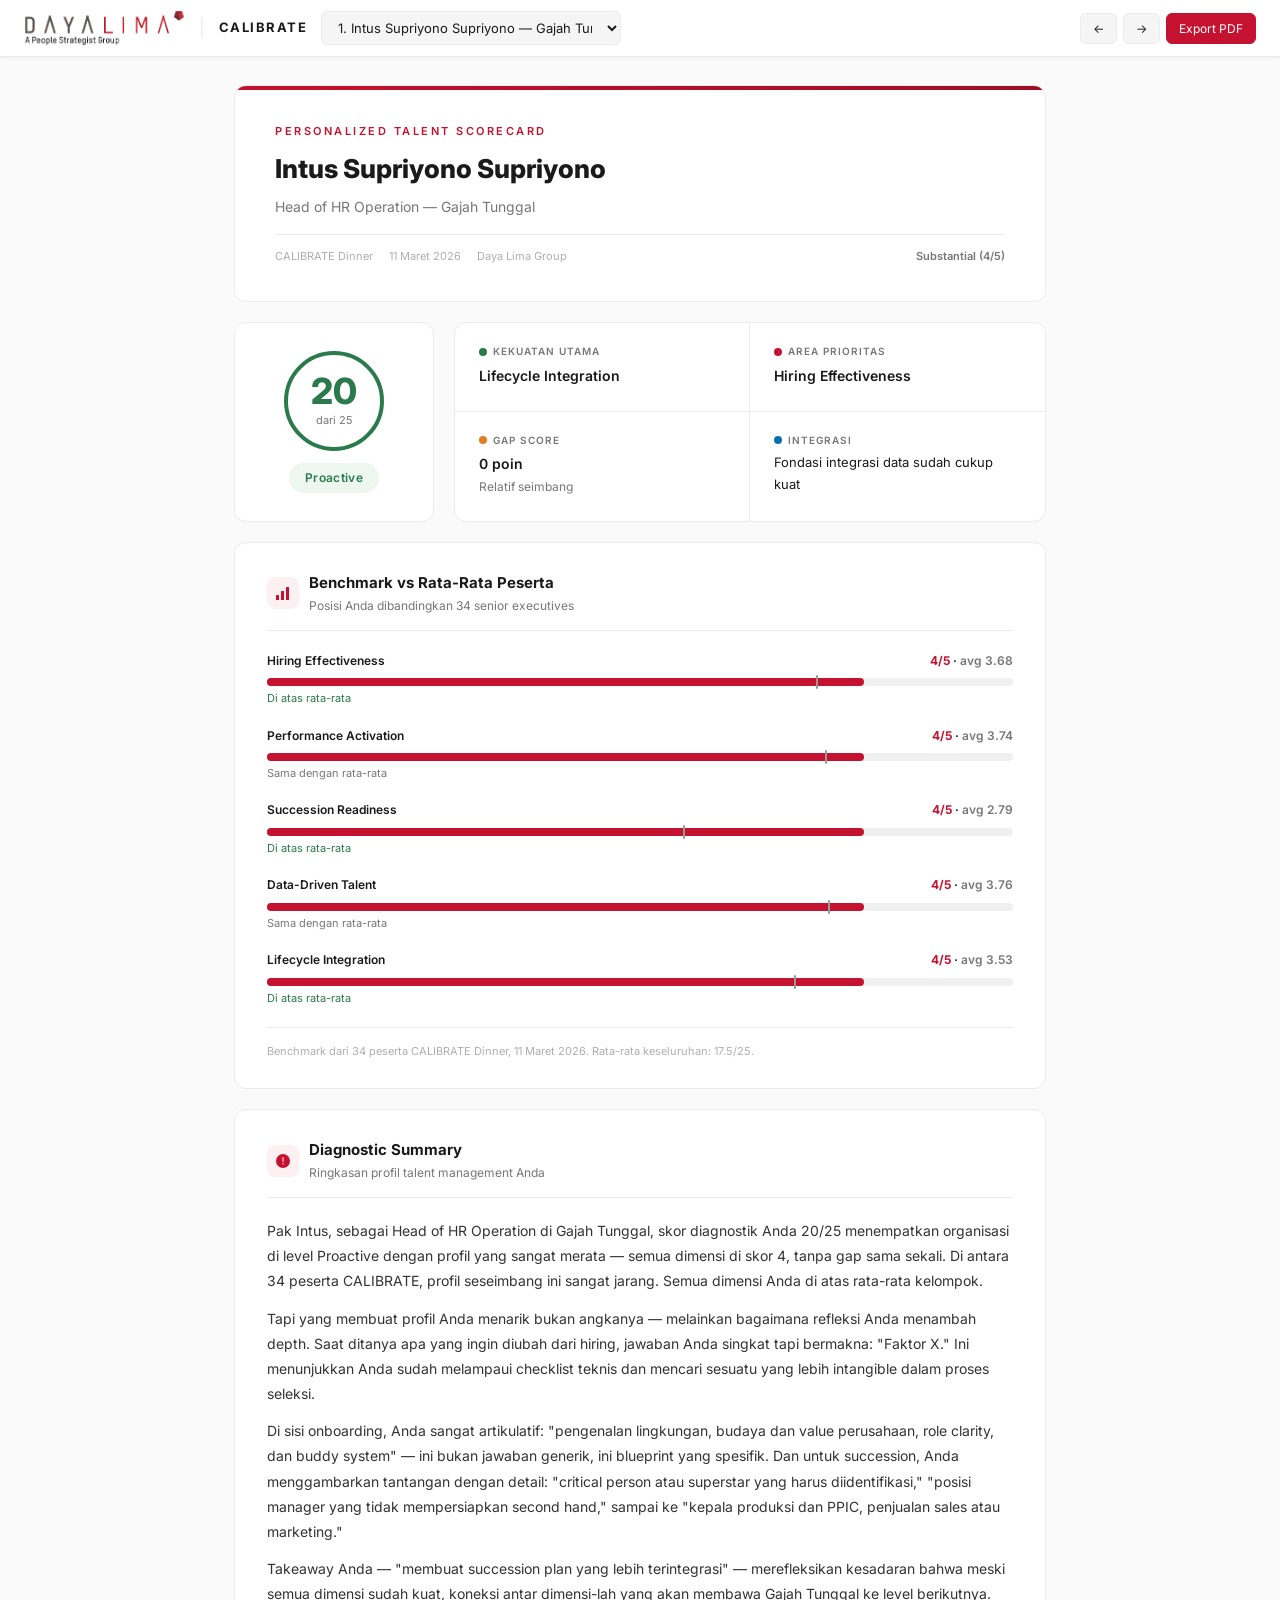
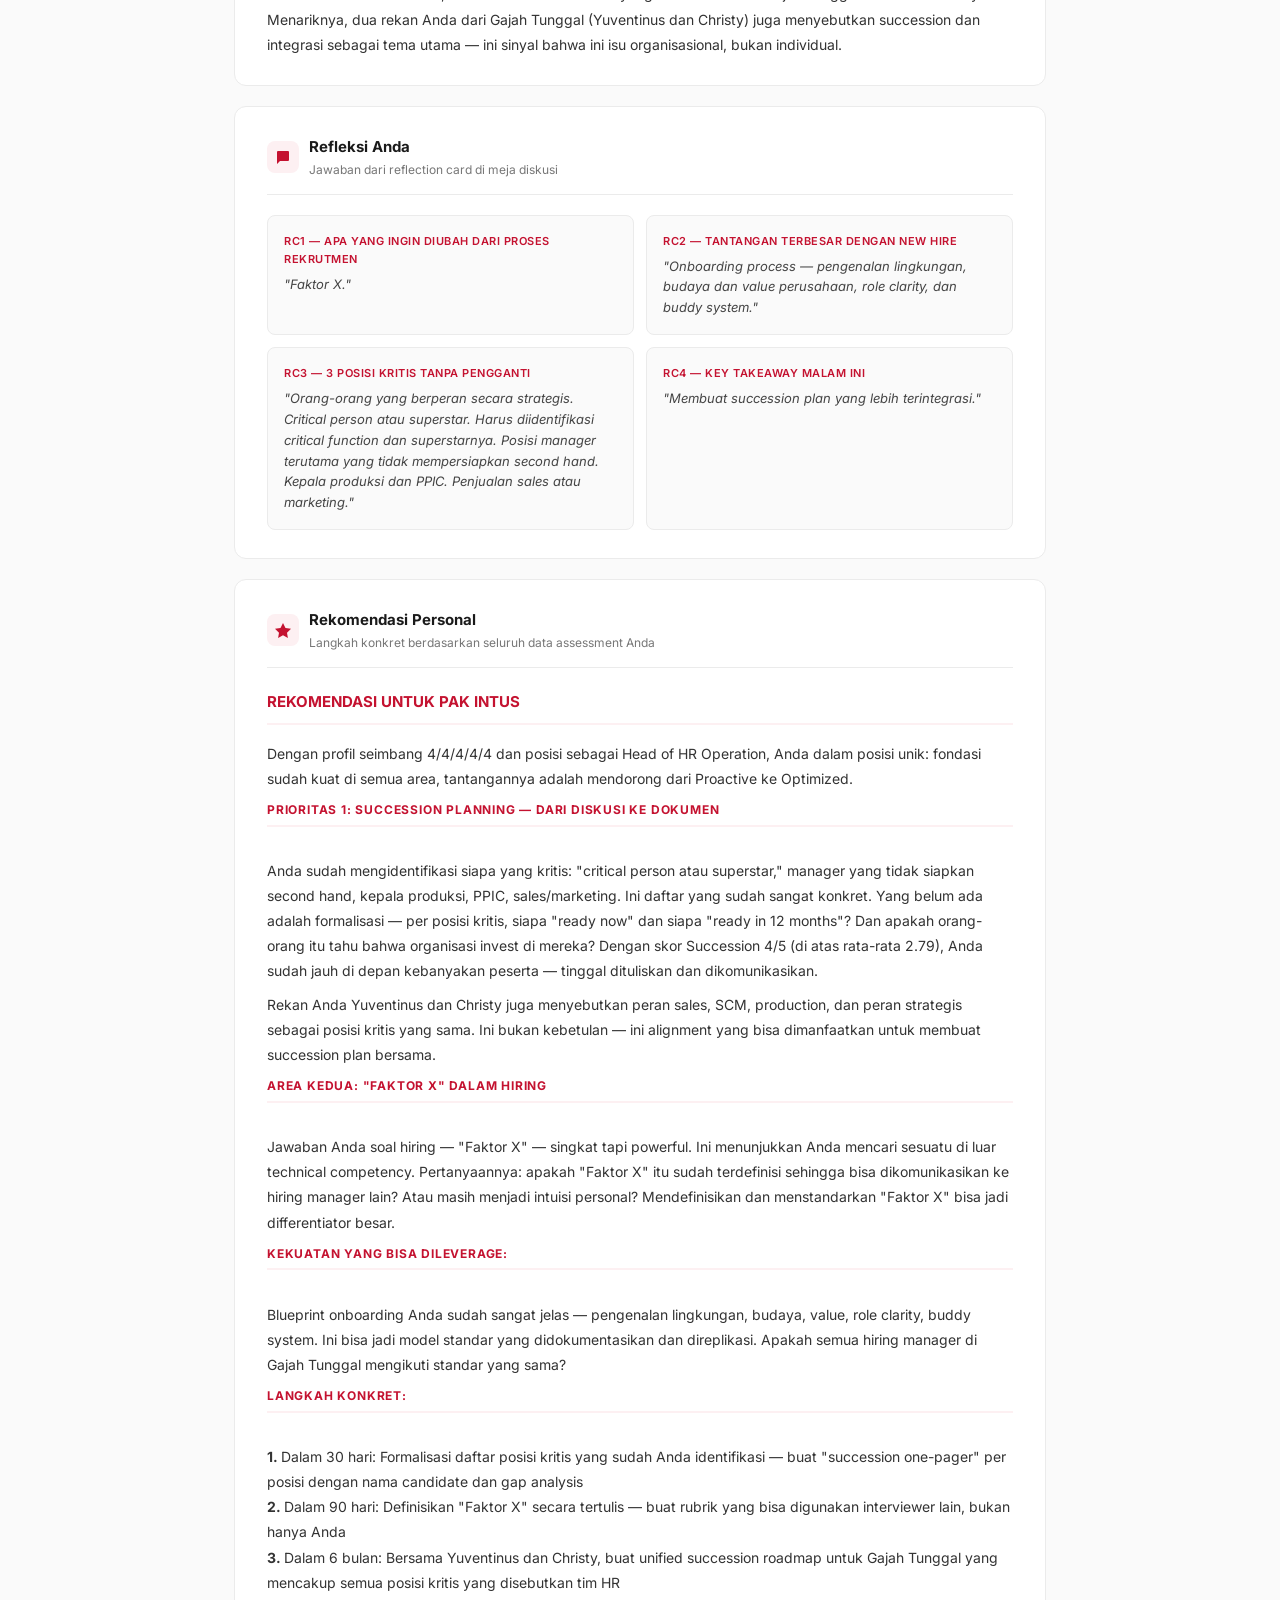
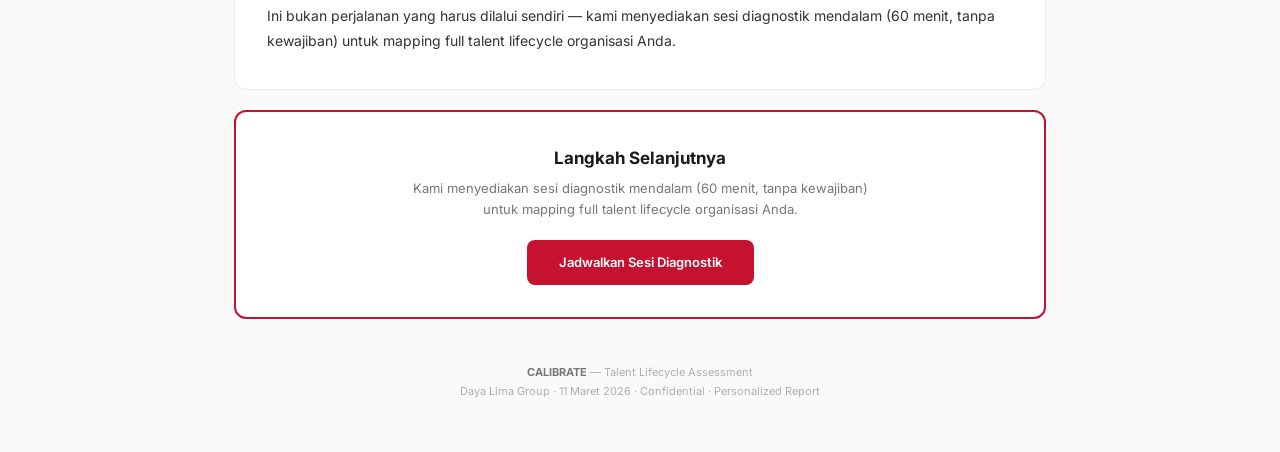
==== report.html @ 06066cae "Add personalized talent scorecard report page Self-contained report with embedded data for 68 partic" ====
<!DOCTYPE html>
<html lang="id">
<head>
<meta charset="UTF-8">
<meta name="viewport" content="width=device-width, initial-scale=1.0">
<title>CALIBRATE — Personalized Talent Scorecard</title>
<style>
  @import url('https://fonts.googleapis.com/css2?family=Inter:wght@300;400;500;600;700;800&display=swap');

  :root {
    --c-bg: #FAFAFA;
    --c-card: #FFFFFF;
    --c-text: #1A1A1A;
    --c-muted: #777777;
    --c-light: #AEAEAE;
    --c-border: #EBEBEB;
    /* DLG Brand: Red + White */
    --c-brand: #C41230;
    --c-brand-dark: #9E0E27;
    --c-brand-light: #FDF0F2;
    --c-brand-medium: #F5D0D6;
    /* Maturity bands */
    --c-reactive: #C41230;
    --c-reactive-bg: #FDF0F2;
    --c-developing: #E07C24;
    --c-developing-bg: #FFF3E6;
    --c-proactive: #2B7A4B;
    --c-proactive-bg: #EDF7F0;
    --c-optimized: #0D6EAE;
    --c-optimized-bg: #EBF4FB;
    /* Bars */
    --c-bar-you: #C41230;
    --c-bar-avg: #E8E8E8;
    --font: 'Inter', system-ui, -apple-system, sans-serif;
  }

  * { margin: 0; padding: 0; box-sizing: border-box; }

  body {
    font-family: var(--font);
    background: var(--c-bg);
    color: var(--c-text);
    line-height: 1.65;
    min-height: 100vh;
    font-size: 14px;
  }

  /* --- NAV BAR --- */
  .nav {
    position: sticky; top: 0; z-index: 100;
    background: #FFFFFF;
    border-bottom: 1px solid var(--c-border);
    padding: 10px 24px;
    display: flex; align-items: center; gap: 14px;
    box-shadow: 0 1px 4px rgba(0,0,0,0.04);
  }
  .nav-brand {
    display: flex; align-items: center; gap: 10px;
    font-weight: 700; font-size: 13px; letter-spacing: 0.5px;
    color: var(--c-brand);
    text-transform: uppercase;
    white-space: nowrap;
  }
  .nav-brand svg { flex-shrink: 0; }
  .nav-sep { color: var(--c-border); font-size: 18px; }
  .nav-calibrate {
    font-weight: 700; font-size: 13px;
    color: var(--c-text); letter-spacing: 1.5px;
    text-transform: uppercase; white-space: nowrap;
  }
  .nav select {
    background: #F5F5F5;
    color: var(--c-text); border: 1px solid var(--c-border);
    padding: 7px 12px; border-radius: 6px; font-size: 13px;
    max-width: 300px; flex: 1;
    font-family: var(--font);
  }
  .nav-actions { margin-left: auto; display: flex; gap: 6px; }
  .nav-btn {
    background: #F5F5F5; color: var(--c-text);
    border: 1px solid var(--c-border);
    padding: 7px 12px; border-radius: 6px; cursor: pointer;
    font-size: 12px; transition: all 0.2s;
    font-family: var(--font);
  }
  .nav-btn:hover { background: #EAEAEA; }
  .nav-btn.primary {
    background: var(--c-brand); color: white;
    border-color: var(--c-brand);
  }
  .nav-btn.primary:hover { background: var(--c-brand-dark); }

  /* --- MAIN LAYOUT --- */
  .container { max-width: 860px; margin: 0 auto; padding: 28px 24px; }

  /* --- LOADING / ERROR --- */
  .state-msg {
    text-align: center; padding: 80px 24px;
    color: var(--c-muted); font-size: 15px;
  }

  /* --- HEADER CARD --- */
  .header-card {
    background: white;
    border-radius: 12px;
    padding: 36px 40px;
    margin-bottom: 20px;
    border: 1px solid var(--c-border);
    position: relative;
    overflow: hidden;
  }
  .header-card::before {
    content: '';
    position: absolute; top: 0; left: 0;
    width: 100%; height: 4px;
    background: linear-gradient(90deg, var(--c-brand), var(--c-brand-dark));
  }
  .header-eyebrow {
    font-size: 11px; text-transform: uppercase;
    letter-spacing: 2.5px; color: var(--c-brand);
    font-weight: 600; margin-bottom: 8px;
  }
  .header-name {
    font-size: 26px; font-weight: 800;
    color: var(--c-text); margin-bottom: 4px;
  }
  .header-role {
    font-size: 14px; color: var(--c-muted);
    font-weight: 400;
  }
  .header-meta {
    margin-top: 16px; font-size: 11px; color: var(--c-light);
    border-top: 1px solid var(--c-border); padding-top: 12px;
    display: flex; gap: 16px; flex-wrap: wrap;
  }
  .header-meta span { display: flex; align-items: center; gap: 4px; }

  /* --- SCORE HERO --- */
  .score-hero {
    display: grid; grid-template-columns: 200px 1fr; gap: 20px;
    margin-bottom: 20px;
  }
  .score-circle-wrap {
    background: white; border-radius: 12px;
    padding: 28px; text-align: center;
    border: 1px solid var(--c-border);
    display: flex; flex-direction: column;
    align-items: center; justify-content: center;
  }
  .score-circle {
    width: 100px; height: 100px; border-radius: 50%;
    display: flex; align-items: center; justify-content: center;
    flex-direction: column;
    border: 4px solid var(--c-border);
    margin-bottom: 12px;
  }
  .score-number { font-size: 36px; font-weight: 800; line-height: 1; }
  .score-of { font-size: 11px; color: var(--c-muted); margin-top: 2px; }
  .band-badge {
    display: inline-block; padding: 5px 16px;
    border-radius: 16px; font-size: 12px; font-weight: 600;
    letter-spacing: 0.3px;
  }
  .band-reactive { background: var(--c-reactive-bg); color: var(--c-reactive); }
  .band-developing { background: var(--c-developing-bg); color: var(--c-developing); }
  .band-proactive { background: var(--c-proactive-bg); color: var(--c-proactive); }
  .band-optimized { background: var(--c-optimized-bg); color: var(--c-optimized); }

  .score-insights {
    background: white; border-radius: 12px;
    border: 1px solid var(--c-border);
    display: grid; grid-template-columns: 1fr 1fr;
  }
  .insight-cell {
    padding: 20px 24px;
    border-bottom: 1px solid var(--c-border);
  }
  .insight-cell:nth-child(odd) { border-right: 1px solid var(--c-border); }
  .insight-cell:nth-last-child(-n+2) { border-bottom: none; }
  .insight-dot {
    width: 8px; height: 8px; border-radius: 50%;
    display: inline-block; margin-right: 6px;
  }
  .insight-label {
    font-size: 10px; text-transform: uppercase;
    letter-spacing: 1px; color: var(--c-muted);
    font-weight: 600; margin-bottom: 4px;
    display: flex; align-items: center;
  }
  .insight-value { font-size: 14px; font-weight: 600; color: var(--c-text); }
  .insight-sub { font-size: 12px; color: var(--c-muted); margin-top: 2px; font-weight: 400; }

  /* --- CARDS --- */
  .card {
    background: white; border-radius: 12px;
    padding: 28px 32px; margin-bottom: 20px;
    border: 1px solid var(--c-border);
  }
  .card-header {
    display: flex; align-items: center; gap: 10px;
    margin-bottom: 20px; padding-bottom: 14px;
    border-bottom: 1px solid var(--c-border);
  }
  .card-icon {
    width: 32px; height: 32px; border-radius: 8px;
    display: flex; align-items: center; justify-content: center;
    font-size: 14px; flex-shrink: 0;
  }
  .card-icon.red { background: var(--c-brand-light); color: var(--c-brand); }
  .card-icon.neutral { background: #F0F0F0; color: #555; }
  .card-title { font-size: 15px; font-weight: 700; color: var(--c-text); }
  .card-subtitle { font-size: 12px; color: var(--c-muted); font-weight: 400; }

  /* --- BENCHMARK BARS --- */
  .bench-row { margin-bottom: 18px; }
  .bench-row:last-child { margin-bottom: 0; }
  .bench-dim {
    font-size: 12px; font-weight: 600; margin-bottom: 8px;
    display: flex; justify-content: space-between; align-items: baseline;
  }
  .bench-dim-name { color: var(--c-text); }
  .bench-dim-score { font-size: 12px; }
  .bench-dim-score .you { color: var(--c-brand); font-weight: 700; }
  .bench-dim-score .avg { color: var(--c-muted); }

  .bench-track {
    height: 8px; background: #F0F0F0; border-radius: 4px;
    position: relative; overflow: visible; margin-bottom: 3px;
  }
  .bench-fill {
    height: 100%; border-radius: 4px; position: absolute; top: 0; left: 0;
    transition: width 0.5s ease;
  }
  .bench-fill.you { background: var(--c-brand); z-index: 2; }
  .bench-fill.avg { background: var(--c-bar-avg); z-index: 1; }
  .bench-avg-marker {
    position: absolute; top: -3px; width: 2px; height: 14px;
    background: #999; z-index: 3; border-radius: 1px;
  }
  .bench-vs {
    font-size: 11px; color: var(--c-muted);
  }
  .bench-vs.above { color: var(--c-proactive); }
  .bench-vs.below { color: var(--c-reactive); }

  .bench-footnote {
    margin-top: 20px; padding-top: 14px;
    border-top: 1px solid var(--c-border);
    font-size: 11px; color: var(--c-light);
  }

  /* --- NARRATIVE --- */
  .narrative {
    font-size: 14px; line-height: 1.8; color: #333;
  }
  .narrative p { margin-bottom: 12px; }
  .narrative p:last-child { margin-bottom: 0; }

  /* --- RC CARDS --- */
  .rc-grid { display: grid; grid-template-columns: 1fr 1fr; gap: 12px; }
  .rc-item {
    background: #FAFAFA; border: 1px solid var(--c-border);
    border-radius: 8px; padding: 16px;
  }
  .rc-q {
    font-size: 11px; font-weight: 600; color: var(--c-brand);
    text-transform: uppercase; letter-spacing: 0.5px;
    margin-bottom: 6px;
  }
  .rc-a {
    font-size: 13px; color: #444;
    font-style: italic; line-height: 1.6;
  }

  /* --- BD NOTES --- */
  .bd-content {
    background: #F9F9F9; border-radius: 8px;
    padding: 20px; border-left: 3px solid var(--c-brand-medium);
    font-size: 13px; color: #555; line-height: 1.75;
  }

  /* --- RECOMMENDATION --- */
  .rec-block { margin-bottom: 16px; }
  .rec-block:last-child { margin-bottom: 0; }
  .rec-heading {
    font-size: 12px; font-weight: 700; text-transform: uppercase;
    letter-spacing: 0.8px; color: var(--c-brand);
    margin-bottom: 6px; padding-bottom: 4px;
    border-bottom: 2px solid var(--c-brand-light);
  }
  .rec-body { font-size: 14px; line-height: 1.8; color: #333; }
  .rec-body p { margin-bottom: 8px; }

  /* --- SECTION LOCKED --- */
  .section-locked { position: relative; overflow: hidden; }
  .section-locked .card-body { filter: blur(3px); opacity: 0.3; pointer-events: none; min-height: 80px; }
  .lock-overlay {
    position: absolute; top: 0; left: 0; right: 0; bottom: 0;
    display: flex; align-items: center; justify-content: center;
    flex-direction: column; gap: 6px; z-index: 2;
  }
  .lock-text { font-size: 13px; color: var(--c-muted); font-weight: 500; }

  /* --- CTA --- */
  .cta-card {
    background: white;
    border: 2px solid var(--c-brand);
    border-radius: 12px;
    padding: 32px; margin-bottom: 20px;
    text-align: center;
  }
  .cta-title {
    font-size: 17px; font-weight: 700; color: var(--c-text);
    margin-bottom: 6px;
  }
  .cta-desc { font-size: 13px; color: var(--c-muted); margin-bottom: 20px; line-height: 1.6; }
  .cta-btn {
    display: inline-block;
    background: var(--c-brand); color: white;
    padding: 12px 32px; border-radius: 8px;
    font-weight: 600; text-decoration: none;
    font-size: 13px; transition: background 0.2s;
    font-family: var(--font);
  }
  .cta-btn:hover { background: var(--c-brand-dark); }

  /* --- FOOTER --- */
  .footer {
    text-align: center; padding: 24px;
    font-size: 11px; color: var(--c-light);
    margin-top: 8px;
  }
  .footer-brand { font-weight: 700; color: var(--c-muted); }

  /* --- NO DATA --- */
  .no-data-state { text-align: center; padding: 48px 32px; }
  .no-data-state h2 { font-size: 18px; color: var(--c-text); margin-bottom: 8px; }
  .no-data-state p { color: var(--c-muted); font-size: 13px; max-width: 460px; margin: 0 auto; line-height: 1.7; }

  /* --- EXPORT INSTRUCTIONS MODAL --- */
  .export-instructions { position: fixed; top: 0; left: 0; right: 0; bottom: 0; z-index: 9999; display: flex; align-items: center; justify-content: center; }
  .ei-backdrop { position: absolute; inset: 0; background: rgba(0,0,0,0.45); }
  .ei-modal {
    position: relative; background: white; border-radius: 16px; max-width: 460px; width: 90%;
    box-shadow: 0 20px 60px rgba(0,0,0,0.2); overflow: hidden;
  }
  .ei-header {
    padding: 20px 24px; font-weight: 700; font-size: 16px; color: var(--c-text);
    border-bottom: 1px solid #F0F0F0;
  }
  .ei-body { padding: 20px 24px; }
  .ei-body p { font-size: 13.5px; color: var(--c-muted); line-height: 1.6; margin: 0 0 16px; }
  .ei-steps { display: flex; flex-direction: column; gap: 14px; }
  .ei-step {
    display: flex; gap: 14px; align-items: flex-start;
    font-size: 13.5px; color: var(--c-text); line-height: 1.5;
  }
  .ei-num {
    flex-shrink: 0; width: 28px; height: 28px; border-radius: 50%;
    background: var(--c-brand); color: white; font-weight: 700; font-size: 13px;
    display: flex; align-items: center; justify-content: center;
  }
  .ei-note { font-size: 12px; color: var(--c-muted); margin-top: 2px; }
  .ei-footer {
    padding: 16px 24px; border-top: 1px solid #F0F0F0;
    display: flex; justify-content: flex-end; gap: 10px;
  }
  .ei-btn {
    padding: 10px 20px; border-radius: 8px; font-size: 13.5px; font-weight: 600;
    cursor: pointer; border: none; transition: all 0.15s;
  }
  .ei-btn.secondary { background: #F3F3F3; color: var(--c-text); }
  .ei-btn.secondary:hover { background: #E8E8E8; }
  .ei-btn.primary { background: var(--c-brand); color: white; }
  .ei-btn.primary:hover { background: #A30F28; }

  /* --- PRINT / PDF --- */
  @media print {
    /*
     * PENTING: Di dialog Save as PDF, set Margins = "None".
     * Margin di-handle oleh CSS di bawah, bukan oleh browser.
     */
    @page {
      margin: 18mm 14mm 20mm 14mm; /* top right bottom left */
      size: A4;
    }
    body { background: white; font-size: 11.5px; line-height: 1.55; }
    .nav { display: none !important; }
    .export-instructions { display: none !important; }
    .container { padding: 0; max-width: 100%; }

    /* Color preservation */
    * { -webkit-print-color-adjust: exact !important; print-color-adjust: exact !important; color-adjust: exact !important; }

    /* Remove shadows, keep borders */
    .card, .header-card, .score-circle-wrap, .score-insights, .cta-card {
      box-shadow: none !important;
      border: 1px solid #E5E5E5;
    }
    .header-card { border-top: none; } /* keep the gradient ::before */

    /* --- PAGE BREAK RULES --- */
    /* Never split these inside */
    .header-card,
    .score-hero,
    .card,
    .rc-item,
    .bd-content,
    .cta-card {
      break-inside: avoid !important;
      page-break-inside: avoid !important;
    }

    /* Each major section starts clean if needed */
    .section-title {
      break-after: avoid !important;
      page-break-after: avoid !important;
    }

    /* Benchmark section - keep header + bars together */
    .bench-row {
      break-inside: avoid !important;
      page-break-inside: avoid !important;
    }

    /* RC grid - allow break between items but not inside */
    .rc-grid {
      break-inside: auto;
    }

    /* CTA always on last page */
    .cta-card {
      break-before: auto;
      margin-top: 12px;
    }

    /* Tighten spacing for PDF */
    .container > * { margin-bottom: 12px; }
    .card { padding: 20px; }
    .header-card { padding: 24px 28px; margin-bottom: 12px; }

    /* Recommendation section — allow page breaks inside (it's long) */
    .card:has(.rec-content) {
      break-inside: auto !important;
      page-break-inside: auto !important;
    }
    /* But keep each recommendation sub-section together */
    .rec-content p,
    .rec-content ol,
    .rec-heading {
      break-inside: avoid !important;
      page-break-inside: avoid !important;
    }
    /* Keep heading with its following content */
    .rec-heading {
      break-after: avoid !important;
      page-break-after: avoid !important;
    }

    /* BD notes card — also can be long, allow breaks */
    .card:has(.bd-content) {
      break-inside: auto !important;
      page-break-inside: auto !important;
    }

    /* Diagnostic summary — allow breaks for long narratives */
    .card:has(.narrative) {
      break-inside: auto !important;
      page-break-inside: auto !important;
    }
    .narrative p {
      break-inside: avoid !important;
      page-break-inside: avoid !important;
    }

    /* Footer — static, not fixed (fixed causes overlap) */
    .footer {
      position: static !important;
      text-align: center; font-size: 9px; color: #999;
      padding: 16px 0 8px;
      border-top: 1px solid #EEE;
      margin-top: 20px;
      break-inside: avoid;
    }

    /* CTA card — keep together, don't let it orphan */
    .cta-card {
      break-inside: avoid !important;
      page-break-inside: avoid !important;
    }
  }

  /* --- RESPONSIVE --- */
  @media (max-width: 640px) {
    .score-hero { grid-template-columns: 1fr; }
    .score-insights { grid-template-columns: 1fr; }
    .insight-cell:nth-child(odd) { border-right: none; }
    .rc-grid { grid-template-columns: 1fr; }
    .header-card { padding: 28px 24px; }
    .card { padding: 24px 20px; }
    .nav { padding: 10px 14px; gap: 8px; flex-wrap: wrap; }
    .nav select { max-width: 100%; order: 5; flex-basis: 100%; }
    .header-meta { flex-direction: column; gap: 4px; }
  }
</style>
</head>
<body>

<!-- NAV -->
<div class="nav">
  <div class="nav-brand">
    <img src="[data-uri]" alt="Daya Lima Group" style="height:36px;width:auto;">
  </div>
  <span class="nav-sep">|</span>
  <span class="nav-calibrate">Calibrate</span>
  <select id="personSelect" onchange="navigateTo(this.value)">
    <option value="">Pilih peserta...</option>
  </select>
  <div class="nav-actions">
    <button class="nav-btn" onclick="prevPerson()" title="Sebelumnya">&larr;</button>
    <button class="nav-btn" onclick="nextPerson()" title="Selanjutnya">&rarr;</button>
    <button class="nav-btn primary" onclick="exportPDF()">Export PDF</button>
  </div>
</div>

<!-- MAIN -->
<div class="container" id="app">
  <div class="state-msg">Memuat data...</div>
</div>

<script>
let DATA = null;
let currentId = null;

// --- EMBEDDED DATA ---
const EMBEDDED_DATA = {"meta": {"event_name": "CALIBRATE Dinner", "event_date": "11 Maret 2026", "organizer": "Daya Lima Group", "total_participants": 68, "total_with_diagnostic": 34, "averages": {"q1": 3.68, "q2": 3.74, "q3": 2.79, "q4": 3.76, "q5": 3.53, "total": 17.5}, "dimension_names": {"q1": "Hiring Effectiveness", "q2": "Performance Activation", "q3": "Succession Readiness", "q4": "Data-Driven Talent", "q5": "Lifecycle Integration"}}, "participants": [{"id": 1, "nama": "Intus Supriyono Supriyono", "perusahaan": "Gajah Tunggal", "jabatan": "Head of HR Operation", "meja": "Table 1", "pic_table": "Kevin R", "attended": "Yes", "diagnostic_filled": "Yes", "scores": {"q1": 4, "q2": 4, "q3": 4, "q4": 4, "q5": 4}, "total": 20, "band": "Proactive", "area_terkuat": "Lifecycle Integration", "area_prioritas": "Hiring Effectiveness", "gap": 0, "gap_text": "Relatif seimbang", "integration_text": "Fondasi integrasi data sudah cukup kuat", "benchmark": {"vs_q1": "above", "vs_q2": "at", "vs_q3": "above", "vs_q4": "at", "vs_q5": "above", "vs_total": "above"}, "expert_bands": {"hiring": "Proactive", "activation": "Proactive", "succession": "Proactive", "data_integration": "Proactive"}, "bd_notes": null, "rc_notes": "RC1: Faktor X.\nRC2: Onboarding process — pengenalan lingkungan, budaya dan value perusahaan, role clarity, dan buddy system.\nRC3: Orang-orang yang berperan secara strategis. Critical person atau superstar. Harus diidentifikasi critical function dan superstarnya. Posisi manager terutama yang tidak mempersiapkan second hand. Kepala produksi dan PPIC. Penjualan sales atau marketing.\nRC4: Membuat succession plan yang lebih terintegrasi.", "diagnostic_summary": "Pak Intus, sebagai Head of HR Operation di Gajah Tunggal, skor diagnostik Anda 20/25 menempatkan organisasi di level Proactive dengan profil yang sangat merata — semua dimensi di skor 4, tanpa gap sama sekali. Di antara 34 peserta CALIBRATE, profil seseimbang ini sangat jarang. Semua dimensi Anda di atas rata-rata kelompok.\n\nTapi yang membuat profil Anda menarik bukan angkanya — melainkan bagaimana refleksi Anda menambah depth. Saat ditanya apa yang ingin diubah dari hiring, jawaban Anda singkat tapi bermakna: \"Faktor X.\" Ini menunjukkan Anda sudah melampaui checklist teknis dan mencari sesuatu yang lebih intangible dalam proses seleksi.\n\nDi sisi onboarding, Anda sangat artikulatif: \"pengenalan lingkungan, budaya dan value perusahaan, role clarity, dan buddy system\" — ini bukan jawaban generik, ini blueprint yang spesifik. Dan untuk succession, Anda menggambarkan tantangan dengan detail: \"critical person atau superstar yang harus diidentifikasi,\" \"posisi manager yang tidak mempersiapkan second hand,\" sampai ke \"kepala produksi dan PPIC, penjualan sales atau marketing.\"\n\nTakeaway Anda — \"membuat succession plan yang lebih terintegrasi\" — merefleksikan kesadaran bahwa meski semua dimensi sudah kuat, koneksi antar dimensi-lah yang akan membawa Gajah Tunggal ke level berikutnya. Menariknya, dua rekan Anda dari Gajah Tunggal (Yuventinus dan Christy) juga menyebutkan succession dan integrasi sebagai tema utama — ini sinyal bahwa ini isu organisasional, bukan individual.", "rc_insight": "[Hiring Fix] Faktor X.\n[New Hire Challenges] Onboarding process — pengenalan lingkungan, budaya dan value perusahaan, role clarity, dan buddy system.\n[Key Succession Positions] Orang-orang yang berperan secara strategis. Critical person atau superstar. Harus diidentifikasi critical function dan superstarnya. Posisi manager terutama yang tidak mempersiapkan second hand. Ke...\n[Key Takeaway] Membuat succession plan yang lebih terintegrasi.\n---\nThemes: hiring improvement awareness, onboarding challenges identified, succession positions named, personal takeaway captured. (4/4 RC answered)", "personalized_recommendation": "REKOMENDASI UNTUK PAK INTUS\n\nDengan profil seimbang 4/4/4/4/4 dan posisi sebagai Head of HR Operation, Anda dalam posisi unik: fondasi sudah kuat di semua area, tantangannya adalah mendorong dari Proactive ke Optimized.\n\nPRIORITAS 1: Succession Planning — Dari Diskusi ke Dokumen\nAnda sudah mengidentifikasi siapa yang kritis: \"critical person atau superstar,\" manager yang tidak siapkan second hand, kepala produksi, PPIC, sales/marketing. Ini daftar yang sudah sangat konkret. Yang belum ada adalah formalisasi — per posisi kritis, siapa \"ready now\" dan siapa \"ready in 12 months\"? Dan apakah orang-orang itu tahu bahwa organisasi invest di mereka? Dengan skor Succession 4/5 (di atas rata-rata 2.79), Anda sudah jauh di depan kebanyakan peserta — tinggal dituliskan dan dikomunikasikan.\n\nRekan Anda Yuventinus dan Christy juga menyebutkan peran sales, SCM, production, dan peran strategis sebagai posisi kritis yang sama. Ini bukan kebetulan — ini alignment yang bisa dimanfaatkan untuk membuat succession plan bersama.\n\nAREA KEDUA: \"Faktor X\" dalam Hiring\nJawaban Anda soal hiring — \"Faktor X\" — singkat tapi powerful. Ini menunjukkan Anda mencari sesuatu di luar technical competency. Pertanyaannya: apakah \"Faktor X\" itu sudah terdefinisi sehingga bisa dikomunikasikan ke hiring manager lain? Atau masih menjadi intuisi personal? Mendefinisikan dan menstandarkan \"Faktor X\" bisa jadi differentiator besar.\n\nKEKUATAN YANG BISA DILEVERAGE:\nBlueprint onboarding Anda sudah sangat jelas — pengenalan lingkungan, budaya, value, role clarity, buddy system. Ini bisa jadi model standar yang didokumentasikan dan direplikasi. Apakah semua hiring manager di Gajah Tunggal mengikuti standar yang sama?\n\nLANGKAH KONKRET:\n1. Dalam 30 hari: Formalisasi daftar posisi kritis yang sudah Anda identifikasi — buat \"succession one-pager\" per posisi dengan nama candidate dan gap analysis\n2. Dalam 90 hari: Definisikan \"Faktor X\" secara tertulis — buat rubrik yang bisa digunakan interviewer lain, bukan hanya Anda\n3. Dalam 6 bulan: Bersama Yuventinus dan Christy, buat unified succession roadmap untuk Gajah Tunggal yang mencakup semua posisi kritis yang disebutkan tim HR\n\nIni bukan perjalanan yang harus dilalui sendiri — kami menyediakan sesi diagnostik mendalam (60 menit, tanpa kewajiban) untuk mapping full talent lifecycle organisasi Anda.", "data_completeness": "Substantial (4/5)"}, {"id": 2, "nama": "Yuventinus Sniarto", "perusahaan": "Gajah Tunggal", "jabatan": "Training Section Head", "meja": "Table 1", "pic_table": "Kevin R", "attended": "Yes", "diagnostic_filled": "Yes", "scores": {"q1": 3, "q2": 4, "q3": 3, "q4": 4, "q5": 3}, "total": 17, "band": "Proactive", "area_terkuat": "Data-Driven Talent", "area_prioritas": "Hiring Effectiveness", "gap": 1, "gap_text": "Relatif seimbang", "integration_text": "Fondasi integrasi data sudah cukup kuat", "benchmark": {"vs_q1": "below", "vs_q2": "at", "vs_q3": "at", "vs_q4": "at", "vs_q5": "below", "vs_total": "below"}, "expert_bands": {"hiring": "Developing", "activation": "Proactive", "succession": "Developing", "data_integration": "Proactive"}, "bd_notes": null, "rc_notes": "RC1: Konfirmasi untuk kandidat yang tidak lanjut proses.\nRC2: Tidak bisa menyatu dengan culture perusahaan.\nRC3: Peran sales, SCM, dan production. Semuanya mengkerucut ke central manager.\nRC4: Pentingnya memperhatikan proses rekrut di awal hingga karyawan pertama perlu di-maintenance sehingga menjaga talent stay, performance, happy to work.", "diagnostic_summary": "Pak Yuventinus, sebagai Training Section Head di Gajah Tunggal, skor diagnostik Anda 17/25 menempatkan organisasi di level Proactive. Profil Anda relatif seimbang (gap hanya 1 poin), dengan kekuatan di Activation dan Data (masing-masing 4/5) dan area yang sedikit lebih rendah di Hiring dan Integration (masing-masing 3/5).\n\nPattern ini logis untuk seorang Training Section Head: Anda melihat kekuatan di area yang paling dekat dengan domain Anda — bagaimana orang diaktivasi dan dikembangkan setelah masuk — sementara area di \"ujung lain\" lifecycle (hiring di awal, integration di akhir) terasa sedikit kurang terkontrol.\n\nRefleksi Anda mengungkap concern yang sangat spesifik. Soal hiring, Anda menyebutkan \"konfirmasi untuk kandidat yang tidak lanjut proses\" — ini detail operasional yang menunjukkan Anda memperhatikan candidate experience, bukan hanya output. Tantangan new hire Anda — \"tidak bisa menyatu dengan culture perusahaan\" — ini tema yang sangat umum di Gajah Tunggal malam ini (rekan Anda Christy juga menyebutkan \"ketidaksesuaian ekspektasi new hire dengan kondisi sebenarnya\").\n\nUntuk succession, Anda menyebutkan \"peran sales, SCM, dan production — semuanya mengkerucut ke central manager.\" Kalimat terakhir ini penting: \"mengkerucut ke central manager\" artinya ada bottleneck struktural di mana terlalu banyak bergantung pada satu titik.\n\nTakeaway Anda merefleksikan pandangan end-to-end: \"pentingnya memperhatikan proses rekrut di awal hingga karyawan pertama perlu di-maintenance sehingga menjaga talent stay, performance, happy to work.\" Ini talent lifecycle thinking yang tepat.", "rc_insight": "[Hiring Fix] Konfirmasi untuk kandidat yang tidak lanjut proses.\n[New Hire Challenges] Tidak bisa menyatu dengan culture perusahaan.\n[Key Succession Positions] Peran sales, SCM, dan production. Semuanya mengkerucut ke central manager.\n[Key Takeaway] Pentingnya memperhatikan proses rekrut di awal hingga karyawan pertama perlu di-maintenance sehingga menjaga talent stay, performance, happy to work.\n---\nThemes: hiring improvement awareness, onboarding challenges identified, succession positions named, personal takeaway captured. (4/4 RC answered)", "personalized_recommendation": "REKOMENDASI UNTUK PAK YUVENTINUS\n\nSebagai Training Section Head, Anda punya perspektif unik: Anda melihat langsung apa yang terjadi setelah orang masuk organisasi. Rekomendasi ini memanfaatkan vantage point itu.\n\nPRIORITAS 1: Hiring ↔ Training Connection\nAnda menyebutkan tantangan utama new hire: \"tidak bisa menyatu dengan culture perusahaan.\" Sebagai orang yang mengelola training, Anda punya data yang mungkin belum dimanfaatkan: profil peserta training mana yang paling cepat adaptasi culture? Dan apakah insight ini sudah dikomunikasikan balik ke tim hiring? Koneksi data training → hiring recommendation bisa mengubah kualitas rekrutmen dari sumbernya.\n\nConcern Anda tentang \"konfirmasi untuk kandidat yang tidak lanjut proses\" juga menunjukkan sensitivitas terhadap candidate experience — ini penting karena di era digital, pengalaman kandidat yang buruk berdampak ke employer brand.\n\nAREA KEDUA: Succession — Mengatasi Bottleneck Central Manager\nAnda menyebutkan peran sales, SCM, dan production \"semuanya mengkerucut ke central manager.\" Ini red flag struktural: ketika semua alur bergantung pada satu orang, organisasi rentan. Pertanyaannya: apakah central manager itu hanya satu orang, atau pattern ini terjadi di beberapa departemen? Jika sistemik, ini butuh redesign struktur, bukan hanya succession plan.\n\nKEKUATAN YANG BISA DILEVERAGE:\nSkor Activation 4/5 dan posisi Anda di training artinya Anda bisa jadi \"bridge\" antara hiring dan retention. Data dari training (siapa yang berhasil, siapa yang struggle, di mana gap-nya) adalah goldmine yang bisa inform baik hiring criteria maupun succession readiness.\n\nAnda bilang kuncinya adalah \"memperhatikan proses rekrut di awal hingga karyawan pertama perlu di-maintenance\" — ini pandangan lifecycle yang tepat. Dan posisi Anda di training menjadikan Anda connector natural antar proses.\n\nLANGKAH KONKRET:\n1. Dalam 30 hari: Kumpulkan data dari 2 batch training terakhir — profil peserta mana yang paling berhasil adaptasi culture? Sampaikan insight ini ke tim recruitment Christy\n2. Dalam 90 hari: Bersama Pak Intus, identifikasi apakah bottleneck \"central manager\" terjadi di satu departemen atau sistemik — lalu buat rencana cross-training untuk mengurangi ketergantungan\n3. Dalam 6 bulan: Bangun feedback loop formal: data training outcome → hiring criteria adjustment → mengukur apakah culture fit meningkat\n\nIni bukan perjalanan yang harus dilalui sendiri — kami menyediakan sesi diagnostik mendalam (60 menit, tanpa kewajiban) untuk mapping full talent lifecycle organisasi Anda.", "data_completeness": "Substantial (4/5)"}, {"id": 3, "nama": "Christy Agatha Agatha", "perusahaan": "Gajah Tunggal", "jabatan": "Talent Acquisition Section Head", "meja": "Table 1", "pic_table": "Kevin R", "attended": "Yes", "diagnostic_filled": "Yes", "scores": {"q1": 4, "q2": 4, "q3": 4, "q4": 4, "q5": 4}, "total": 20, "band": "Proactive", "area_terkuat": "Lifecycle Integration", "area_prioritas": "Hiring Effectiveness", "gap": 0, "gap_text": "Relatif seimbang", "integration_text": "Fondasi integrasi data sudah cukup kuat", "benchmark": {"vs_q1": "above", "vs_q2": "at", "vs_q3": "above", "vs_q4": "at", "vs_q5": "above", "vs_total": "above"}, "expert_bands": {"hiring": "Proactive", "activation": "Proactive", "succession": "Proactive", "data_integration": "Proactive"}, "bd_notes": null, "rc_notes": "RC1: Less paper pencil. Dan lebih mendigitalisasi beberapa proses recruitment.\nRC2: Ketidaksesuaian ekspektasi new hire dengan kondisi yang sebenarnya di lingkungan.\nRC3: Peran strategis, peran sales, dan peran produksi.\nRC4: Apa yang bisa diulang dalam proses recruitment, onboarding new hires. Dan membuat succession plan yang lebih terintegrasi.", "diagnostic_summary": "Bu Christy, sebagai Talent Acquisition Section Head di Gajah Tunggal, skor diagnostik Anda 20/25 menempatkan organisasi di level Proactive — dengan profil seimbang sempurna: semua dimensi di skor 4, identik dengan rekan Anda Pak Intus. Di antara 34 peserta, profil tanpa gap seperti ini sangat jarang. Semua dimensi Anda di atas rata-rata kelompok.\n\nTapi refleksi Anda menambahkan dimensi yang berbeda dari Pak Intus. Anda menyebutkan hal yang sangat operasional: \"less paper pencil, dan lebih mendigitalisasi beberapa proses recruitment.\" Ini concern yang langsung actionable — dan menunjukkan bahwa bahkan di skor 4/5, Anda masih melihat friction point di proses sehari-hari.\n\nTantangan new hire Anda — \"ketidaksesuaian ekspektasi new hire dengan kondisi yang sebenarnya di lingkungan\" — ini echo yang kuat dari apa yang Yuventinus juga sebutkan (\"tidak bisa menyatu dengan culture\"). Ketika dua orang dari departemen berbeda menyebutkan masalah yang sama, itu bukan anekdot — itu pattern organisasional.\n\nUntuk succession, Anda menyebutkan \"peran strategis, peran sales, dan peran produksi\" — mirip dengan apa yang disebut Intus dan Yuventinus. Tiga orang dari Gajah Tunggal, semua menyebutkan posisi yang serupa. Ini konfirmasi kuat bahwa succession gap ini sudah jelas terlihat di seluruh level HR.\n\nTakeaway Anda juga merangkum seluruh malam ini: \"apa yang bisa diulang dalam proses recruitment, onboarding new hires, dan membuat succession plan yang lebih terintegrasi\" — ini mindset continuous improvement dan integrasi yang persis dibutuhkan di level Proactive.", "rc_insight": "[Hiring Fix] Less paper pencil. Dan lebih mendigitalisasi beberapa proses recruitment.\n[New Hire Challenges] Ketidaksesuaian ekspektasi new hire dengan kondisi yang sebenarnya di lingkungan.\n[Key Succession Positions] Peran strategis, peran sales, dan peran produksi.\n[Key Takeaway] Apa yang bisa diulang dalam proses recruitment, onboarding new hires. Dan membuat succession plan yang lebih terintegrasi.\n---\nThemes: hiring improvement awareness, onboarding challenges identified, succession positions named, personal takeaway captured. (4/4 RC answered)", "personalized_recommendation": "REKOMENDASI UNTUK BU CHRISTY\n\nSebagai Talent Acquisition Section Head, Anda ada di garda depan talent lifecycle Gajah Tunggal. Dengan skor seimbang 4/4/4/4/4, tantangannya bukan memperbaiki yang lemah, tapi mengoptimalkan sistem yang sudah berjalan.\n\nPRIORITAS 1: Digitalisasi Recruitment Process\nAnda sendiri menyebutkan \"less paper pencil, lebih mendigitalisasi proses recruitment.\" Ini quick win yang berdampak besar: digitalisasi bukan hanya soal efisiensi — tapi soal data. Setiap tahap recruitment yang digital menghasilkan data yang bisa dianalisis: source mana yang menghasilkan hire terbaik? Di tahap mana kandidat paling sering drop? Berapa actual time-to-hire per posisi? Tanpa digitalisasi, jawaban ini hanya tebakan.\n\nAREA KEDUA: Expectation-Reality Alignment\nAnda dan Yuventinus keduanya menyebutkan masalah yang sama: new hire yang tidak cocok dengan kondisi nyata. Ini bukan masalah screening — ini masalah communication pre-hire. Apakah job preview yang realistis sudah menjadi bagian dari proses? Apakah kandidat punya kesempatan melihat environment kerja sebelum accept offer? Research menunjukkan realistic job preview mengurangi early turnover hingga 30%.\n\nKEKUATAN YANG BISA DILEVERAGE:\nDengan tiga orang HR Gajah Tunggal (Anda, Pak Intus, Pak Yuventinus) semua mengidentifikasi succession di posisi yang sama — strategis, sales, produksi — Anda punya alignment yang langka. Kebanyakan organisasi struggle untuk mendapat agreement tentang posisi kritis. Anda sudah punya itu. Tinggal eksekusi bersama.\n\nAnda bilang ingin tahu \"apa yang bisa diulang\" — mindset repeatability ini sangat powerful. Identifikasi satu proses yang sudah berhasil, dokumentasikan, lalu replicate.\n\nLANGKAH KONKRET:\n1. Dalam 30 hari: Identifikasi 3 tahap recruitment yang masih manual/paper-based, lalu digitalisasi yang paling high-volume terlebih dulu\n2. Dalam 90 hari: Implementasi realistic job preview untuk 2 posisi dengan turnover tertinggi — bisa berupa video singkat tentang daily reality pekerjaan itu\n3. Dalam 6 bulan: Bersama Pak Intus dan Pak Yuventinus, luncurkan unified succession roadmap yang mencakup semua posisi kritis yang diidentifikasi tim Gajah Tunggal\n\nIni bukan perjalanan yang harus dilalui sendiri — kami menyediakan sesi diagnostik mendalam (60 menit, tanpa kewajiban) untuk mapping full talent lifecycle organisasi Anda.", "data_completeness": "Substantial (4/5)"}, {"id": 4, "nama": "Eka Damayanti", "perusahaan": "Fast Food Indonesia", "jabatan": "People Development Head", "meja": "Table 1", "pic_table": "Kevin R", "attended": "Yes", "diagnostic_filled": "Yes", "scores": {"q1": 4, "q2": 4, "q3": 3, "q4": 3, "q5": 3}, "total": 17, "band": "Proactive", "area_terkuat": "Performance Activation", "area_prioritas": "Succession Readiness", "gap": 1, "gap_text": "Relatif seimbang", "integration_text": "Proses talent berjalan, tapi data belum terkoneksi", "benchmark": {"vs_q1": "above", "vs_q2": "at", "vs_q3": "at", "vs_q4": "below", "vs_q5": "below", "vs_total": "below"}, "expert_bands": {"hiring": "Proactive", "activation": "Proactive", "succession": "Developing", "data_integration": "Developing"}, "bd_notes": null, "rc_notes": "RC1: Assessment, proses menyaring calon.\nRC2: Relationship building.\nRC3: Supply chain head, GM operasional atau regional head, dan people development manager.\nRC4: Sangat penting menjaga dan mempertahankan orang-orang terbaik. Yang paling penting adalah mempersiapkan pengganti dan menyiapkan talent.", "diagnostic_summary": "Bu Eka, sebagai People Development Head di Fast Food Indonesia, skor diagnostik Anda 17/25 menempatkan organisasi di level Proactive. Kekuatan Anda ada di Hiring dan Activation (masing-masing 4/5), sementara Succession, Data, dan Integration di skor 3. Yang menarik: Integration Indicator Anda menunjukkan \"proses jalan, data belum terkoneksi\" — artinya mekanisme talent sudah ada, tapi belum terhubung oleh data.\n\nDi antara 34 peserta, Hiring dan Activation Anda di atas rata-rata, tapi Data dan Integration di bawah. Ini pattern khas organisasi yang sudah punya proses yang bagus tapi belum memanfaatkan data untuk mengoptimalkannya.\n\nRefleksi Anda memberikan konteks yang sangat bernilai. Untuk hiring, Anda menyebutkan \"assessment, proses menyaring calon\" — singkat tapi menunjukkan sudah ada structured screening. Tantangan new hire Anda cukup unik: \"relationship building.\" Ini bukan tentang skill atau culture fit — ini tentang kemampuan interpersonal dan integrasi sosial. Di industri F&B dengan operasional yang fast-paced, kemampuan build relationship cepat memang kritis.\n\nUntuk succession, Anda sangat spesifik: \"supply chain head, GM operasional atau regional head, dan people development manager.\" Yang terakhir menarik — Anda menyebutkan posisi Anda sendiri sebagai salah satu yang kritis. Ini self-awareness yang jarang dan jujur.\n\nTakeaway Anda merangkum semuanya dengan baik: \"sangat penting menjaga dan mempertahankan orang-orang terbaik. Yang paling penting adalah mempersiapkan pengganti dan menyiapkan talent.\" Dua kalimat ini menunjukkan Anda sudah melihat retention dan succession sebagai dua sisi mata uang yang sama.", "rc_insight": "[Hiring Fix] Assessment, proses menyaring calon.\n[New Hire Challenges] Relationship building.\n[Key Succession Positions] Supply chain head, GM operasional atau regional head, dan people development manager.\n[Key Takeaway] Sangat penting menjaga dan mempertahankan orang-orang terbaik. Yang paling penting adalah mempersiapkan pengganti dan menyiapkan talent.\n---\nThemes: hiring improvement awareness, onboarding challenges identified, succession positions named, personal takeaway captured. (4/4 RC answered)", "personalized_recommendation": "REKOMENDASI UNTUK BU EKA\n\nSebagai People Development Head di Fast Food Indonesia, Anda ada di interseksi unik: bertanggung jawab mengembangkan orang, dan sekaligus menyadari bahwa posisi Anda sendiri termasuk yang belum punya successor. Rekomendasi ini memanfaatkan posisi strategis itu.\n\nPRIORITAS 1: Succession Planning — Dimulai dari Posisi yang Anda Sebutkan\nAnda mengidentifikasi tiga posisi kritis: Supply Chain Head, GM Operasional/Regional Head, dan People Development Manager (posisi Anda sendiri). Kejujuran menyebutkan posisi sendiri menunjukkan Anda memahami bahwa succession bukan hanya soal orang lain. Langkah pertama: untuk ketiga posisi itu, identifikasi siapa yang paling dekat? Untuk Supply Chain Head dan GM Operasional — apakah ada internal talent yang sudah menunjukkan readiness? Untuk posisi Anda sendiri — siapa yang Anda develop hari ini yang bisa take over?\n\nAREA KEDUA: Data Connection — Menghubungkan Proses yang Sudah Jalan\nSkor Anda menunjukkan proses sudah ada (Hiring 4, Activation 4) tapi data belum terkoneksi (Data 3, Integration 3). Pertanyaan kunci untuk F&B: dari new hire yang berhasil \"build relationship\" dengan cepat (strength yang Anda cari), apakah ada pattern di profil hiring mereka? Satu koneksi data ini saja bisa mengubah cara Anda screen kandidat.\n\nAnda mention tantangan new hire adalah \"relationship building\" — ini insight yang spesifik ke industri F&B di mana team dynamics dan customer interaction sangat penting. Apakah assessment hiring Anda sudah mengukur kemampuan interpersonal ini secara eksplisit?\n\nKEKUATAN YANG BISA DILEVERAGE:\nHiring dan Activation Anda di 4/5 artinya Anda sudah tahu cara mendapatkan dan mengaktivasi orang yang tepat. Gunakan data dari dua proses ini: profil hire yang paling berhasil + milestone activation yang paling prediktif = kriteria succession yang lebih tajam.\n\nAnda bilang \"yang paling penting adalah mempersiapkan pengganti dan menyiapkan talent\" — dan posisi Anda sebagai People Development Head menjadikan ini bukan hanya tanggung jawab, tapi legacy.\n\nLANGKAH KONKRET:\n1. Dalam 30 hari: Buat succession one-pager untuk Supply Chain Head, GM Operasional, dan posisi Anda — siapa \"closest candidate\" dan apa gap-nya\n2. Dalam 90 hari: Tambahkan assessment interpersonal/relationship building secara formal di proses hiring untuk posisi customer-facing dan team lead\n3. Dalam 6 bulan: Hubungkan data hiring assessment dengan 12-month performance — satu koneksi ini bisa mengubah kualitas keputusan talent di seluruh Fast Food Indonesia\n\nIni bukan perjalanan yang harus dilalui sendiri — kami menyediakan sesi diagnostik mendalam (60 menit, tanpa kewajiban) untuk mapping full talent lifecycle organisasi Anda.", "data_completeness": "Substantial (4/5)"}, {"id": 5, "nama": "Linda Lestari", "perusahaan": "Kimia Farma", "jabatan": "Head of Talent Management", "meja": "Table 1", "pic_table": "Kevin R", "attended": "No", "diagnostic_filled": "No", "scores": null, "total": null, "band": null, "area_terkuat": null, "area_prioritas": null, "gap": null, "gap_text": null, "integration_text": null, "benchmark": null, "expert_bands": null, "bd_notes": null, "rc_notes": null, "diagnostic_summary": "Tidak hadir dan tidak ada data diagnostik, BD notes, maupun Reflection Card. Sebagai Head of Talent Management di Kimia Farma, disarankan follow-up untuk mengisi diagnostik secara mandiri agar mendapatkan baseline talent management practice yang bisa dibandingkan dengan benchmark 34 peserta lainnya.", "rc_insight": null, "personalized_recommendation": null, "data_completeness": "No Data"}, {"id": 6, "nama": "Reny Yama", "perusahaan": "Astra Pay", "jabatan": "CMO", "meja": "Table 1", "pic_table": "Kevin R", "attended": "No", "diagnostic_filled": "No", "scores": null, "total": null, "band": null, "area_terkuat": null, "area_prioritas": null, "gap": null, "gap_text": null, "integration_text": null, "benchmark": null, "expert_bands": null, "bd_notes": null, "rc_notes": null, "diagnostic_summary": "Tidak hadir dan tidak ada data diagnostik, BD notes, maupun Reflection Card. Sebagai CMO di Astra Pay, perspektif non-HR terhadap talent management akan sangat berharga jika diagnostik bisa diisi sebagai follow-up — C-level dari sisi bisnis sering memiliki blind spot berbeda dari HR practitioners.", "rc_insight": null, "personalized_recommendation": null, "data_completeness": "No Data"}, {"id": 7, "nama": "Akhdiyat Setya Purnama", "perusahaan": "Jasa Raharja", "jabatan": "Kadiv HC", "meja": "Table 1", "pic_table": "Kevin R", "attended": "Yes", "diagnostic_filled": "No", "scores": null, "total": null, "band": null, "area_terkuat": null, "area_prioritas": null, "gap": null, "gap_text": null, "integration_text": null, "benchmark": null, "expert_bands": null, "bd_notes": null, "rc_notes": null, "diagnostic_summary": "Akhdiyat hadir di acara sebagai Kadiv HC dari Jasa Raharja (Table 1), namun tidak mengisi diagnostik kuantitatif dan tidak ada catatan Board Discussion maupun Reflection Card yang tercatat.\n\nTanpa data diagnostik, tidak dimungkinkan untuk memberikan profil talent management practice secara kuantitatif di kelima dimensi (Hiring Effectiveness, Activation & Onboarding, Succession Readiness, Data-Driven Talent, dan Lifecycle Integration).\n\nNamun kehadiran Akhdiyat tetap memiliki nilai tersendiri: sebagai Kadiv HC di Jasa Raharja — perusahaan asuransi BUMN dengan skala karyawan yang besar — exposure terhadap framework dan benchmark yang dibagikan di workshop memberikan reference point baru. Jasa Raharja memiliki tantangan talent management yang khas untuk BUMN: kombinasi antara regulasi ketat, siklus mutasi, dan kebutuhan transformasi digital yang semakin mendesak.\n\nCatatan: Sangat disarankan agar Akhdiyat mengisi diagnostik secara mandiri sebagai follow-up untuk mendapatkan baseline skor yang bisa dibandingkan dengan 34 peserta lain yang sudah mengisi.", "rc_insight": null, "personalized_recommendation": "FOKUS UTAMA: Diagnostik Follow-Up dan Kontekstualisasi BUMN\n\nAkhdiyat, karena data diagnostik belum tersedia, rekomendasi ini bersifat bridging untuk menghubungkan Anda dengan learning journey yang sudah berjalan.\n\nDalam 30 hari pertama, prioritas utama adalah mengisi diagnostik Talent Lifecycle secara mandiri. Lima dimensi yang diukur akan memberikan gambaran di mana Jasa Raharja berada dibandingkan benchmark 34 peserta lainnya. Sebagai Kadiv HC, perspektif Anda sangat berharga karena mencakup pengambilan keputusan di level divisi.\n\nDi 90 hari berikutnya, setelah diagnostik terisi, identifikasi satu area prioritas yang paling relevan dengan tantangan Jasa Raharja saat ini. Untuk BUMN asuransi, area yang biasanya paling kritis adalah: (1) Succession Readiness — mengingat siklus rotasi dan mutasi yang cepat, atau (2) Data-Driven Talent — bagaimana data karyawan digunakan untuk keputusan penempatan dan pengembangan. Pilih yang paling resonan dengan realitas operasional Anda.\n\nDalam 180 hari, targetkan untuk memiliki quick win yang visible: satu inisiatif talent management yang bisa menunjukkan dampak terukur. Ini bisa sesederhana membangun succession chart untuk 5 posisi kritis di divisi HC, atau membuat dashboard sederhana yang tracking quality of hire.\n\nFramework dan insight dari workshop tetap relevan — jika ada materi yang bisa diakses kembali, gunakan sebagai referensi untuk memperkaya konteks diagnostik Anda.", "data_completeness": "No Data"}, {"id": 8, "nama": "Kus Handayani", "perusahaan": "Mulia Group", "jabatan": "Head of Employee Service and Recruitment", "meja": "Table 1", "pic_table": "Kevin R", "attended": "No", "diagnostic_filled": "No", "scores": null, "total": null, "band": null, "area_terkuat": null, "area_prioritas": null, "gap": null, "gap_text": null, "integration_text": null, "benchmark": null, "expert_bands": null, "bd_notes": null, "rc_notes": null, "diagnostic_summary": "Tidak hadir dan tidak ada data diagnostik, BD notes, maupun Reflection Card. Sebagai Head of Employee Service and Recruitment di Mulia Group, domain hiring dan employee lifecycle sangat relevan dengan framework diagnostik. Follow-up untuk mengisi secara mandiri disarankan.", "rc_insight": null, "personalized_recommendation": null, "data_completeness": "No Data"}, {"id": 9, "nama": "Jeremiah Ratadhi", "perusahaan": "XL Smart", "jabatan": "CHRO", "meja": "Table 2", "pic_table": "Kejo", "attended": "No", "diagnostic_filled": "No", "scores": null, "total": null, "band": null, "area_terkuat": null, "area_prioritas": null, "gap": null, "gap_text": null, "integration_text": null, "benchmark": null, "expert_bands": null, "bd_notes": null, "rc_notes": null, "diagnostic_summary": "Tidak hadir dan tidak ada data diagnostik, BD notes, maupun Reflection Card. Sebagai CHRO di XL Smart, perspektif C-level HR dari industri telekomunikasi akan memberikan data point yang unik. Disarankan follow-up diagnostik mandiri — tantangan talent management di telco (rapid tech change, digital talent war) biasanya memunculkan profil yang sangat berbeda dari industri lain.", "rc_insight": null, "personalized_recommendation": null, "data_completeness": "No Data"}, {"id": 10, "nama": "Cherine Laurance", "perusahaan": "ESB", "jabatan": "SR MGR HR", "meja": "Table 2", "pic_table": "Kejo", "attended": "Yes", "diagnostic_filled": "Yes", "scores": {"q1": 4, "q2": 4, "q3": 4, "q4": 4, "q5": 3}, "total": 19, "band": "Proactive", "area_terkuat": "Data-Driven Talent", "area_prioritas": "Lifecycle Integration", "gap": 1, "gap_text": "Relatif seimbang", "integration_text": "Proses talent berjalan, tapi data belum terkoneksi", "benchmark": {"vs_q1": "above", "vs_q2": "at", "vs_q3": "above", "vs_q4": "at", "vs_q5": "below", "vs_total": "above"}, "expert_bands": {"hiring": "Proactive", "activation": "Proactive", "succession": "Proactive", "data_integration": "Proactive"}, "bd_notes": null, "rc_notes": "RC1: Candidate Experience Journey. Guideline Interview.\nRC2: Expectation X.\nRC3: People Partner Support dan RL.\nRC4: Talent Journey and Milestone yang diperlukan.", "diagnostic_summary": "Bu Cherine, sebagai Senior Manager HR di ESB, skor diagnostik Anda 19/25 menempatkan organisasi di level Proactive. Empat dari lima dimensi Anda di skor 4 — Hiring, Activation, Succession, dan Data — dengan Integration sebagai satu-satunya yang di skor 3. Secara profil, ini sangat kuat dan konsisten.\n\nYang menarik: Integration Indicator Anda menunjukkan \"proses jalan, data belum terkoneksi.\" Ini artinya Anda sudah punya mekanisme talent management yang berjalan di masing-masing dimensi, tapi belum terhubung menjadi satu sistem yang terintegrasi. Skor Integration 3/5 yang sedikit di bawah rata-rata (di tengah dimensi lain yang semuanya di atas rata-rata) mengkonfirmasi ini.\n\nRefleksi Anda singkat tapi sangat targeted. \"Candidate Experience Journey\" dan \"Guideline Interview\" — ini bukan tentang proses yang belum ada, tapi tentang experience dan standarisasi. Anda sudah melewati tahap \"apakah kita punya proses\" dan masuk ke \"apakah prosesnya memberikan experience yang baik.\"\n\nTantangan new hire Anda — \"Expectation X\" — mirip dengan \"Faktor X\" yang disebut peserta lain malam ini. Ini menunjukkan ada gap antara apa yang dijanjikan saat hiring dan apa yang dialami setelah masuk.\n\nUntuk succession, Anda menyebutkan \"People Partner Support dan RL\" — ini sangat spesifik ke struktur ESB. Dan takeaway Anda — \"Talent Journey and Milestone yang diperlukan\" — menunjukkan bahwa Anda berpikir dalam framework perjalanan, bukan event terpisah.\n\nKombinasi semua ini menggambarkan seseorang yang sudah punya fondasi yang kuat dan sekarang fokus pada refinement dan koneksi.", "rc_insight": "[Hiring Fix] Candidate Experience Journey. Guideline Interview.\n[New Hire Challenges] Expectation X.\n[Key Succession Positions] People Partner Support dan RL.\n[Key Takeaway] Talent Journey and Milestone yang diperlukan.\n---\nThemes: hiring improvement awareness, onboarding challenges identified, succession positions named, personal takeaway captured. (4/4 RC answered)", "personalized_recommendation": "REKOMENDASI UNTUK BU CHERINE\n\nDengan empat dimensi di skor 4 dan hanya Integration di skor 3, tantangan Anda bukan membangun dari nol — tapi menghubungkan yang sudah ada menjadi satu sistem.\n\nPRIORITAS 1: Lifecycle Integration — Menghubungkan Data yang Sudah Ada\nAnda sudah punya skor Data 4/5 — artinya ESB sudah cukup data-literate. Tapi Integration 3/5 menunjukkan data itu belum mengalir antar proses. Pertanyaan kunci: apakah data dari Candidate Experience Journey (yang Anda ingin perbaiki di hiring) disambungkan ke data onboarding dan retention? Apakah insight dari Guideline Interview yang Anda bangun divalidasi terhadap performance new hire di 6-12 bulan pertama?\n\nSatu koneksi data saja — misalnya menghubungkan skor interview dengan 6-month performance — sudah cukup untuk mengubah dari \"data yang dikumpulkan\" menjadi \"data yang inform keputusan.\"\n\nAREA KEDUA: Candidate Experience → Employee Experience Continuity\nAnda menyebutkan dua hal yang saling terkait: \"Candidate Experience Journey\" dan tantangan \"Expectation X\" pada new hire. Ini menunjukkan ada gap di transition point: experience sebagai kandidat vs experience sebagai karyawan baru. Journey yang Anda bangun di sisi hiring perlu disambung ke journey di sisi onboarding — sehingga janji yang diberikan saat recruitment terpenuhi di 90 hari pertama.\n\nAnda menyebutkan \"People Partner Support dan RL\" sebagai posisi kritis succession — apakah People Partner juga yang bertanggung jawab memastikan continuity ini? Jika ya, succession di posisi ini menjadi doubly important.\n\nKEKUATAN YANG BISA DILEVERAGE:\nTakeaway Anda — \"Talent Journey and Milestone\" — sudah merangkum solusinya. Framework journey dan milestone ini bisa menjadi backbone integrasi: tentukan milestone kritis di setiap tahap (pre-hire, 30 hari, 90 hari, 6 bulan, 12 bulan), lalu pastikan setiap milestone terukur dan datanya mengalir ke tahap berikutnya.\n\nLANGKAH KONKRET:\n1. Dalam 30 hari: Definisikan 5-7 milestone kritis dalam talent journey ESB (dari apply sampai 12 bulan) dan tentukan data point apa yang harus dicapture di setiap milestone\n2. Dalam 90 hari: Hubungkan data Interview Guideline dengan 6-month performance — validasi apakah kriteria yang Anda gunakan benar-benar memprediksi keberhasilan\n3. Dalam 6 bulan: Luncurkan integrated talent dashboard yang menampilkan journey setiap karyawan dari pre-hire sampai current performance — satu view untuk semua stakeholder\n\nIni bukan perjalanan yang harus dilalui sendiri — kami menyediakan sesi diagnostik mendalam (60 menit, tanpa kewajiban) untuk mapping full talent lifecycle organisasi Anda.", "data_completeness": "Substantial (4/5)"}, {"id": 11, "nama": "Rendi Alhial", "perusahaan": "MRTJ", "jabatan": "Head of HC", "meja": "Table 2", "pic_table": "Kejo", "attended": "No", "diagnostic_filled": "No", "scores": null, "total": null, "band": null, "area_terkuat": null, "area_prioritas": null, "gap": null, "gap_text": null, "integration_text": null, "benchmark": null, "expert_bands": null, "bd_notes": null, "rc_notes": null, "diagnostic_summary": "Tidak hadir dan tidak ada data diagnostik, BD notes, maupun Reflection Card. Sebagai Head of HC di MRTJ, konteks transportasi publik dan BUMN akan memberikan perspektif yang menarik — terutama di dimensi succession readiness mengingat dinamika kepemimpinan di BUMN transportasi. Follow-up diagnostik mandiri disarankan.", "rc_insight": null, "personalized_recommendation": null, "data_completeness": "No Data"}, {"id": 12, "nama": "Yuliana Halim", "perusahaan": "Vivere", "jabatan": "Head of HR", "meja": "Table 2", "pic_table": "Kejo", "attended": "Yes", "diagnostic_filled": "Yes", "scores": {"q1": 3, "q2": 3, "q3": 2, "q4": 3, "q5": 2}, "total": 13, "band": "Developing", "area_terkuat": "Data-Driven Talent", "area_prioritas": "Succession Readiness", "gap": 1, "gap_text": "Relatif seimbang", "integration_text": "Proses talent berjalan, tapi data belum terkoneksi", "benchmark": {"vs_q1": "below", "vs_q2": "below", "vs_q3": "below", "vs_q4": "below", "vs_q5": "below", "vs_total": "below"}, "expert_bands": {"hiring": "Developing", "activation": "Developing", "succession": "Reactive", "data_integration": "Reactive"}, "bd_notes": null, "rc_notes": null, "diagnostic_summary": "Dengan total skor 13 dari 25, Yuliana berada di band Developing — dan sebagai Head of HR di Vivere, ini sebenarnya memberikan sinyal yang cukup jelas tentang di mana organisasi perlu mulai membangun fondasi lebih kuat.\n\nProfil Yuliana relatif merata di angka 3 (Hiring, Activation, Data) yang menunjukkan awareness dasar sudah ada di sebagian besar dimensi. Namun dua area — Succession Readiness (2/5) dan Lifecycle Integration (2/5) — berada di bawah rata-rata kelompok, dan keduanya saling terkait: tanpa pemetaan suksesi yang terstruktur, data talent lifecycle pun sulit terintegrasi karena tidak ada kerangka acuan siapa yang sedang dikembangkan untuk posisi apa.\n\nSebagai Head of HR, gap ini bukan sekadar tantangan teknis tetapi strategis. Vivere perlu memastikan bahwa proses talent management tidak berhenti di tahap rekrutmen dan onboarding, tetapi memiliki continuum yang jelas dari hire hingga succession. Profil skor Yuliana mengonfirmasi bahwa bagian hulu (hiring) sudah cukup terjaga, namun bagian hilir (succession dan integrasi data) belum memiliki infrastruktur yang memadai.\n\nCatatan: Data ini berbasis diagnostik saja tanpa BD/RC — insight kualitatif dari refleksi langsung akan memperkaya gambaran ini secara signifikan.", "rc_insight": null, "personalized_recommendation": "FOKUS UTAMA: Membangun Jembatan dari Hiring ke Succession\n\nYuliana, sebagai Head of HR Vivere, posisi Anda sangat strategis untuk menghubungkan dua titik yang saat ini terpisah: proses hiring yang sudah berjalan (skor 3/5) dengan succession planning yang belum terstruktur (skor 2/5).\n\nDalam 30 hari pertama, langkah paling berdampak adalah melakukan mapping posisi kritis — identifikasi 5 posisi yang jika kosong akan mengganggu operasional Vivere secara signifikan. Untuk setiap posisi, jawab satu pertanyaan sederhana: \"Siapa yang bisa step in dalam 30 hari?\" Jika jawabannya kosong, itu adalah prioritas utama.\n\nDi 90 hari berikutnya, mulai bangun koneksi antara data hiring dan succession. Setiap new hire yang masuk seharusnya sudah memiliki development trajectory yang jelas — bukan hanya job description, tapi career pathway minimal 18 bulan ke depan. Ini sekaligus memperkuat skor Lifecycle Integration yang saat ini juga di angka 2/5.\n\nDalam 180 hari, targetkan untuk memiliki succession chart sederhana untuk minimal 10 posisi kritis, lengkap dengan readiness level setiap kandidat internal. Gunakan data hiring quality (retention rate 6-12 bulan) sebagai input — apakah orang yang direkrut benar-benar berkembang di Vivere, atau ada pattern turnover yang perlu dikoreksi dari proses seleksi?\n\nDengan profil yang relatif seimbang, Yuliana tidak perlu merombak satu area secara drastis — yang dibutuhkan adalah membangun connecting tissue antara dimensi-dimensi yang sudah ada di level Developing agar secara kolektif naik ke Proactive.", "data_completeness": "Partial (3/5)"}, {"id": 13, "nama": "Andreas Bordes", "perusahaan": "Vivere", "jabatan": "People Development Head", "meja": "Table 2", "pic_table": "Kejo", "attended": "Yes", "diagnostic_filled": "No", "scores": null, "total": null, "band": null, "area_terkuat": null, "area_prioritas": null, "gap": null, "gap_text": null, "integration_text": null, "benchmark": null, "expert_bands": null, "bd_notes": null, "rc_notes": null, "diagnostic_summary": "Andreas hadir di acara sebagai People Development Head di Vivere (Table 2), namun tidak mengisi diagnostik kuantitatif dan tidak ada catatan BD maupun Reflection Card yang tercatat.\n\nYang menarik adalah konteks organisasi: Vivere juga mengirimkan Yuliana Halim (Head of HR) yang sudah mengisi diagnostik dengan skor 13/25 (Developing). Profil Yuliana menunjukkan bahwa Vivere memiliki gap terutama di Succession Readiness (2/5) dan Lifecycle Integration (2/5). Sebagai People Development Head, perspektif Andreas sangat komplementer — jika Yuliana melihat dari sisi HR operations, Andreas kemungkinan melihat dari sisi development dan capability building.\n\nTanpa data diagnostik dari Andreas, kita hanya memiliki separuh gambaran Vivere. Apakah perspektif development align dengan perspektif HR operations? Atau justru ada divergensi yang mengungkap blind spot organisasi? Pertanyaan-pertanyaan ini hanya bisa dijawab setelah Andreas mengisi diagnostik.\n\nCatatan: Follow-up diagnostik sangat disarankan, khususnya karena data Yuliana sudah tersedia — perbandingan dua perspektif dari satu organisasi akan memberikan insight yang jauh lebih kaya daripada satu data point saja.", "rc_insight": null, "personalized_recommendation": "FOKUS UTAMA: Melengkapi Gambaran Vivere Bersama Yuliana\n\nAndreas, sebagai People Development Head, rekomendasi ini terutama tentang mengisi missing piece yang akan memperkuat strategi talent management Vivere secara keseluruhan.\n\nDalam 30 hari pertama, isi diagnostik Talent Lifecycle secara mandiri — tanpa berdiskusi dengan Yuliana terlebih dahulu. Ini penting karena data Yuliana sudah menunjukkan profil Vivere yang Developing (13/25) dengan gap di Succession dan Integration. Perspektif Anda dari sisi People Development kemungkinan akan berbeda, dan perbedaan itulah yang paling bernilai.\n\nDi 90 hari berikutnya, setelah diagnostik terisi, lakukan alignment session dengan Yuliana. Bandingkan dimensi per dimensi: apakah Anda melihat Succession Readiness seburuk yang Yuliana rasakan (2/5)? Atau dari kacamata development, ada kandidat internal yang sebenarnya sudah siap tapi belum terpetakan? Bagaimana dengan Hiring Effectiveness — apakah yang direkrut sesuai dengan development capacity yang tersedia?\n\nDalam 180 hari, targetkan untuk menyusun Vivere Talent Development Roadmap yang menjembatani temuan Yuliana (HR operations) dengan perspektif Anda (people development). Fokus pada area yang Yuliana identifikasi sebagai gap: bagaimana development program bisa memperkuat succession pipeline dan mengintegrasikan data talent lifecycle.\n\nAnda dan Yuliana adalah duo yang sangat strategis untuk Vivere — alignment antara HR operations dan people development akan menentukan kecepatan organisasi naik dari Developing ke Proactive.", "data_completeness": "No Data"}, {"id": 14, "nama": "Erwin Kusuma", "perusahaan": "BRINS", "jabatan": "HC", "meja": "Table 2", "pic_table": "Kejo", "attended": "Yes", "diagnostic_filled": "Yes", "scores": {"q1": 5, "q2": 5, "q3": 1, "q4": 5, "q5": 5}, "total": 21, "band": "Optimized", "area_terkuat": "Lifecycle Integration", "area_prioritas": "Succession Readiness", "gap": 4, "gap_text": "Ketimpangan signifikan antar area talent", "integration_text": "Fondasi integrasi data sudah cukup kuat", "benchmark": {"vs_q1": "above", "vs_q2": "above", "vs_q3": "below", "vs_q4": "above", "vs_q5": "above", "vs_total": "above"}, "expert_bands": {"hiring": "Optimized", "activation": "Optimized", "succession": "Reactive", "data_integration": "Optimized"}, "bd_notes": null, "rc_notes": "RC1: Perjelas kualifikasi sesuai kebutuhan posisi dan proses assessment. Perdalam di interview.\nRC2: (tidak dijawab)\nRC3: (tidak dijawab)\nRC4: Suksesi jabatan yang lebih terfokus dan terarah.", "diagnostic_summary": "Pak Erwin, sebagai HC di BRINS, skor diagnostik Anda 21/25 menempatkan organisasi di level Optimized — skor tertinggi yang dicapai di skala ini. Tapi profil Anda menyimpan kontras yang sangat mencolok: Hiring 5, Activation 5, Data 5, Integration 5 — sementara Succession hanya 1/5. Gap 4 poin ini adalah yang terbesar di antara 34 peserta CALIBRATE malam ini.\n\nIni bukan sekadar \"ada area yang kurang\" — ini ketimpangan fundamental. Anda memiliki organisasi yang sangat kompeten dalam merekrut, mengaktivasi, mengelola data, dan mengintegrasikan talent system — tapi hampir tidak punya mekanisme succession. Analoginya seperti perusahaan dengan mesin produksi canggih tapi tanpa business continuity plan.\n\nDi antara 34 peserta, Hiring, Activation, Data, dan Integration Anda semuanya di atas rata-rata. Hanya Succession yang jauh di bawah (1 vs rata-rata 2.79). Ini bukan masalah capability — jelas Anda mampu membangun sistem yang sophisticate. Ini masalah prioritas: succession belum menjadi agenda.\n\nRefleksi Anda menarik — hanya 2 dari 4 pertanyaan dijawab, dan keduanya sangat fokus. Untuk hiring: \"perjelas kualifikasi sesuai kebutuhan posisi dan proses assessment, perdalam di interview\" — ini refinement di area yang sudah sangat kuat (5/5). Dan takeaway Anda langsung ke titik: \"suksesi jabatan yang lebih terfokus dan terarah.\" Anda tahu blind spot-nya — pertanyaannya sekarang adalah eksekusi.\n\nFakta bahwa dua pertanyaan RC tentang new hire challenges dan succession positions tidak dijawab bisa mengindikasikan bahwa area ini memang belum punya jawaban di BRINS saat ini.", "rc_insight": "[Hiring Fix] Perjelas kualifikasi sesuai kebutuhan posisi dan proses assessment. Perdalam di interview.\n[Key Takeaway] Suksesi jabatan yang lebih terfokus dan terarah.\n---\nThemes: hiring improvement awareness, personal takeaway captured. (2/4 RC answered)", "personalized_recommendation": "REKOMENDASI UNTUK PAK ERWIN\n\nDengan skor 21/25 (Optimized) dan gap terbesar di antara semua peserta, rekomendasi untuk Anda sangat jelas dan terfokus: succession planning adalah satu-satunya area yang menahan organisasi BRINS dari level excellence yang konsisten.\n\nPRIORITAS TUNGGAL: Succession Readiness — Dari Skor 1 ke Fondasi yang Fungsional\nSkor Succession 1/5 berarti hampir semua elemen belum ada: belum ada identifikasi posisi kritis, belum ada talent pool yang dipetakan, belum ada development plan untuk calon pengganti, dan belum ada mekanisme review berkala. Tapi justru karena semuanya belum ada, progress bisa sangat cepat — setiap langkah kecil langsung berdampak besar.\n\nAnda sendiri sudah mengartikulasikan kebutuhan ini: \"suksesi jabatan yang lebih terfokus dan terarah.\" Kata kunci Anda — \"terfokus\" dan \"terarah\" — tepat. Succession yang berhasil tidak dimulai dari semua posisi sekaligus, tapi dari 3-5 posisi yang paling kritis.\n\nMengapa ini urgent: Dua pertanyaan RC yang tidak dijawab (tentang tantangan new hire dan posisi kritis succession) mungkin bukan kebetulan — ini bisa jadi sinyal bahwa BRINS belum punya bahasa dan framework untuk membicarakan succession. Tidak ada yang salah dengan itu — tapi itu artinya langkah pertama bukan membuat plan, tapi membuat conversation.\n\nKEKUATAN YANG BISA DILEVERAGE:\nIni bagian yang menarik: Anda punya skor 5/5 di empat dimensi lain. Artinya infrastruktur data sudah ada (Data 5), sistem talent sudah terintegrasi (Integration 5), proses hiring sudah sophisticate (Hiring 5), dan activation sudah berjalan (Activation 5). Succession plan yang Anda bangun bisa langsung memanfaatkan semua infrastruktur ini — data-driven succession yang terkoneksi ke hiring pipeline dan development system.\n\nAnda sudah punya assessment yang kuat (\"perjelas kualifikasi, perdalam interview\") — assessment framework ini bisa diadaptasi untuk menilai succession readiness internal talent.\n\nLANGKAH KONKRET:\n1. Dalam 30 hari: Identifikasi 5 posisi paling kritis di BRINS dan jawab pertanyaan sederhana: \"Jika orang ini resign besok, siapa yang bisa step in dalam 30 hari?\" Jika jawabannya kosong — itu prioritas Anda\n2. Dalam 90 hari: Untuk setiap posisi kritis, identifikasi 1-2 internal candidate dan buat individual development plan — leverage data system Anda (skor 5) untuk evidence-based assessment\n3. Dalam 6 bulan: Integrasikan succession review ke dalam regular talent review cycle — dengan skor Integration 5, ini seharusnya bisa langsung masuk ke sistem yang sudah ada\n\nIni bukan perjalanan yang harus dilalui sendiri — kami menyediakan sesi diagnostik mendalam (60 menit, tanpa kewajiban) untuk mapping full talent lifecycle organisasi Anda.", "data_completeness": "Substantial (4/5)"}, {"id": 15, "nama": "Lovy Al Ghifari", "perusahaan": "BRINS", "jabatan": "HC", "meja": "Table 2", "pic_table": "Kejo", "attended": "Yes", "diagnostic_filled": "Yes", "scores": {"q1": 4, "q2": 5, "q3": 4, "q4": 5, "q5": 5}, "total": 23, "band": "Optimized", "area_terkuat": "Lifecycle Integration", "area_prioritas": "Hiring Effectiveness", "gap": 1, "gap_text": "Relatif seimbang", "integration_text": "Fondasi integrasi data sudah cukup kuat", "benchmark": {"vs_q1": "above", "vs_q2": "above", "vs_q3": "above", "vs_q4": "above", "vs_q5": "above", "vs_total": "above"}, "expert_bands": {"hiring": "Proactive", "activation": "Optimized", "succession": "Proactive", "data_integration": "Optimized"}, "bd_notes": null, "rc_notes": "RC1: Menghilangkan persyaratan yang bersifat diskriminasi.\nRC2: Body dan feedback.\nRC3: (tidak dijawab)\nRC4: Untuk mempertahankan new hire, kita harus punya orang terbaik, tahu dan cara menjaganya. Baru perusahaan ini sukses.", "diagnostic_summary": "Pak Lovy, sebagai HC di BRINS, skor diagnostik Anda 23/25 menempatkan organisasi di level Optimized — salah satu tertinggi di antara 34 peserta CALIBRATE malam ini. Profil Anda sangat kuat: Activation 5, Data 5, Integration 5, dan Hiring serta Succession masing-masing 4. Semua dimensi di atas rata-rata kelompok, dengan gap hanya 1 poin.\n\nYang membuat profil Anda menarik adalah konteks BRINS yang lebih besar. Rekan Anda Pak Erwin (juga HC di BRINS) memiliki skor 21/25 dengan profil yang sangat berbeda: empat dimensi di skor 5 tapi Succession di skor 1. Sementara Anda seimbang di 4-5, Erwin memiliki gap terbesar di antara semua peserta. Ini menunjukkan bahwa dalam satu organisasi yang sama, persepsi terhadap kematangan talent system bisa sangat berbeda — dan itu sendiri adalah data yang berharga.\n\nRefleksi Anda menyentuh isu yang progresif. Soal hiring: \"menghilangkan persyaratan yang bersifat diskriminasi\" — ini bukan tentang proses yang belum ada, tapi tentang mengeliminasi bias di proses yang sudah jalan. Ini level refinement yang sesuai dengan skor Hiring 4/5 Anda.\n\nTantangan new hire Anda — \"body dan feedback\" — singkat tapi substansial. \"Body\" kemungkinan merujuk pada ketersediaan headcount, dan \"feedback\" pada mekanisme evaluasi early stage.\n\nTakeaway Anda merangkum filosofi retention yang utuh: \"untuk mempertahankan new hire, kita harus punya orang terbaik, tahu dan cara menjaganya. Baru perusahaan ini sukses.\" Tiga komponen ini — attract best, know them, retain them — persis framework talent lifecycle yang CALIBRATE ukur.", "rc_insight": "[Hiring Fix] Menghilangkan persyaratan yang bersifat diskriminasi.\n[New Hire Challenges] Body dan feedback.\n[Key Takeaway] Untuk mempertahankan new hire, kita harus punya orang terbaik, tahu dan cara menjaganya. Baru perusahaan ini sukses.\n---\nThemes: hiring improvement awareness, onboarding challenges identified, personal takeaway captured. (3/4 RC answered)", "personalized_recommendation": "REKOMENDASI UNTUK PAK LOVY\n\nDengan skor 23/25 (Optimized) dan profil yang hampir sempurna, tantangan Anda bukan membangun — tapi mengoptimalkan dan memastikan konsistensi.\n\nPRIORITAS 1: Alignment Internal BRINS\nAnda dan Pak Erwin ada di organisasi yang sama tapi melihat talent maturity secara sangat berbeda — terutama di Succession (Anda 4, Erwin 1). Ini bukan masalah siapa yang benar — ini insight: mungkin Anda melihat dari perspektif yang berbeda, atau bagian organisasi yang berbeda memiliki kematangan yang berbeda. Langkah pertama yang powerful: duduk bersama Erwin dan bandingkan jawaban — di mana agreement? Di mana divergence? Konversasi ini sendiri sudah menjadi succession diagnostic.\n\nAREA KEDUA: Mengeliminasi Bias Hiring\nAnda menyebutkan ingin \"menghilangkan persyaratan yang bersifat diskriminasi\" — ini concern yang sangat spesifik dan progresif. Di level Hiring 4/5, ini bukan soal membangun proses baru, tapi soal audit proses yang ada: mana persyaratan yang masih ada karena kebiasaan, bukan karena benar-benar relevan? Apakah ada gender/age/background bias yang tersembunyi di job requirements?\n\nAnda sendiri bilang kuncinya: \"punya orang terbaik, tahu dan cara menjaganya\" — menghilangkan persyaratan diskriminatif memperluas pool \"orang terbaik\" yang bisa Anda jangkau.\n\nKEKUATAN YANG BISA DILEVERAGE:\nSkor Data 5/5 dan Integration 5/5 artinya Anda punya infrastruktur untuk evidence-based talent decisions. Gunakan data ini untuk validasi: apakah persyaratan yang Anda identifikasi sebagai diskriminatif memang tidak berkorelasi dengan job performance? Data bisa menjadi argumen paling kuat untuk menghapus bias.\n\nLANGKAH KONKRET:\n1. Dalam 30 hari: Lakukan alignment session dengan Pak Erwin — bandingkan persepsi talent maturity, terutama di Succession. Buat shared action plan\n2. Dalam 90 hari: Audit 10 job posting terakhir BRINS — identifikasi persyaratan yang bersifat diskriminatif atau tidak relevan, lalu buang atau revisi\n3. Dalam 6 bulan: Gunakan data hiring (skor 5) untuk analisis: apakah ada korelasi antara persyaratan yang dihapus dan kualitas hire? Ini menjadi evidence base untuk continuous improvement\n\nIni bukan perjalanan yang harus dilalui sendiri — kami menyediakan sesi diagnostik mendalam (60 menit, tanpa kewajiban) untuk mapping full talent lifecycle organisasi Anda.", "data_completeness": "Substantial (4/5)"}, {"id": 16, "nama": "Reini Delfianti", "perusahaan": "Pelindo", "jabatan": "Group Head Talent Management", "meja": "Table 3", "pic_table": "Adib", "attended": "No", "diagnostic_filled": "No", "scores": null, "total": null, "band": null, "area_terkuat": null, "area_prioritas": null, "gap": null, "gap_text": null, "integration_text": null, "benchmark": null, "expert_bands": null, "bd_notes": null, "rc_notes": null, "diagnostic_summary": "Tidak hadir dan tidak ada data diagnostik, BD notes, maupun Reflection Card. Sebagai Group Head Talent Management di Pelindo, perspektif holding BUMN pelabuhan akan sangat bernilai. Pelindo juga mendaftarkan Juju Juarsih (Dept Head TM) — keduanya disarankan mengisi diagnostik secara mandiri dan independen untuk melihat alignment perspektif di level Group Head vs Dept Head.", "rc_insight": null, "personalized_recommendation": null, "data_completeness": "No Data"}, {"id": 17, "nama": "Juju Juarsih", "perusahaan": "Pelindo", "jabatan": "Dept Head Talent Management", "meja": "Table 3", "pic_table": "Adib", "attended": "No", "diagnostic_filled": "No", "scores": null, "total": null, "band": null, "area_terkuat": null, "area_prioritas": null, "gap": null, "gap_text": null, "integration_text": null, "benchmark": null, "expert_bands": null, "bd_notes": null, "rc_notes": null, "diagnostic_summary": "Tidak hadir dan tidak ada data diagnostik, BD notes, maupun Reflection Card. Sebagai Dept Head Talent Management di Pelindo bersama Reini Delfianti (Group Head TM), keduanya disarankan mengisi diagnostik secara terpisah sebagai follow-up. Perbandingan perspektif Group Head vs Dept Head dari satu organisasi yang sama akan menghasilkan insight berharga tentang alignment vertikal dalam talent management.", "rc_insight": null, "personalized_recommendation": null, "data_completeness": "No Data"}, {"id": 18, "nama": "Yuli", "perusahaan": "Jasa Marga", "jabatan": "Learning Institute", "meja": "Table 3", "pic_table": "Adib", "attended": "Yes", "diagnostic_filled": "Yes", "scores": {"q1": 4, "q2": 3, "q3": 2, "q4": 3, "q5": 2}, "total": 14, "band": "Developing", "area_terkuat": "Hiring Effectiveness", "area_prioritas": "Succession Readiness", "gap": 2, "gap_text": "Ada perbedaan antar area", "integration_text": "Proses talent berjalan, tapi data belum terkoneksi", "benchmark": {"vs_q1": "above", "vs_q2": "below", "vs_q3": "below", "vs_q4": "below", "vs_q5": "below", "vs_total": "below"}, "expert_bands": {"hiring": "Proactive", "activation": "Developing", "succession": "Reactive", "data_integration": "Reactive"}, "bd_notes": null, "rc_notes": "RC1: Kebutuhan dan job desk yang akan dibuka. The overall requirement.\nRC2: Gak ada mentor pembimbing yang jelas dan expectation terlalu blur.\nRC3: ATA GH, Core Plan GH, dan juga Business Def.\nRC4: Maintaining people ada empat tahapan dan semua penting agar organisasi bisa memberikan kontribusi terbaik mulai dari rekrut, membimbing, dan suksesi.", "diagnostic_summary": "Bu Yuli, dari Learning Institute di Jasa Marga, skor diagnostik Anda 14/25 menempatkan organisasi di level Developing. Kekuatan Anda ada di Hiring (4/5, di atas rata-rata), sementara empat dimensi lainnya — Activation 3, Succession 2, Data 3, Integration 2 — menunjukkan pattern yang jelas: proses di awal lifecycle (hiring) sudah cukup baik, tapi semakin jauh dari pintu masuk, semakin banyak gap.\n\nIndicator integrasi menunjukkan \"proses jalan, data belum terkoneksi\" — ini konsisten dengan profil Anda: ada proses di setiap dimensi, tapi belum terhubung satu sama lain melalui data.\n\nRefleksi Anda sangat artikulatif dan penuh insight. Soal hiring: \"kebutuhan dan job desk yang akan dibuka — the overall requirement\" — Anda melihat bahwa masalahnya bukan di proses seleksi, tapi di definisi kebutuhan dari awal. Ini observasi yang sangat foundational.\n\nTantangan new hire Anda sangat spesifik: \"gak ada mentor pembimbing yang jelas dan expectation terlalu blur.\" Ini dua masalah yang saling memperburuk — tanpa mentor yang jelas DAN tanpa ekspektasi yang jelas, new hire seperti masuk tanpa peta dan tanpa pemandu.\n\nAnda juga sudah mengidentifikasi posisi kritis: \"ATA GH, Core Plan GH, dan Business Def\" — ini posisi Group Head level yang sangat strategis untuk Jasa Marga.\n\nMenariknya, rekan Anda Irres (juga dari Learning Institute, Jasa Marga) menyebutkan tantangan yang mirip: \"lack of clarity tentang ekspektasi atasan.\" Ketika dua orang dari unit yang sama menangkap masalah yang sama, itu bukan persepsi individual — itu sinyal organisasional.\n\nTakeaway Anda merangkum empat tahapan: \"rekrut, membimbing, dan suksesi\" — framework lifecycle yang tepat.", "rc_insight": "[Hiring Fix] Kebutuhan dan job desk yang akan dibuka. The overall requirement.\n[New Hire Challenges] Gak ada mentor pembimbing yang jelas dan expectation terlalu blur.\n[Key Succession Positions] ATA GH, Core Plan GH, dan juga Business Def.\n[Key Takeaway] Maintaining people ada empat tahapan dan semua penting agar organisasi bisa memberikan kontribusi terbaik mulai dari rekrut, membimbing, dan suksesi.\n---\nThemes: hiring improvement awareness, onboarding challenges identified, succession positions named, personal takeaway captured. (4/4 RC answered)", "personalized_recommendation": "REKOMENDASI UNTUK BU YULI\n\nSebagai orang di Learning Institute, Anda ada di posisi strategis untuk menjembatani gap antara hiring yang sudah cukup baik (4/5) dan activation/development yang masih berkembang (3/5 dan 2/5).\n\nPRIORITAS 1: Mentoring & Expectation Setting — Atasi Masalah Ganda\nAnda sendiri mengartikulasikan tantangannya: \"gak ada mentor pembimbing yang jelas\" dan \"expectation terlalu blur.\" Kedua masalah ini saling terkait — mentor yang baik bisa mengkompensasi expectation yang blur, dan expectation yang jelas bisa mengkompensasi ketiadaan mentor. Tapi tanpa keduanya, new hire benar-benar lost. Sebagai Learning Institute, Anda bisa merancang solusi: structured mentoring program dengan milestone ekspektasi yang terukur di 30/60/90 hari.\n\nRekan Anda Irres juga menyebutkan \"lack of clarity tentang ekspektasi atasan\" — ini konfirmasi bahwa masalah ini sistemik di Jasa Marga, bukan unit-specific. Solusinya perlu di level organisasi.\n\nAREA KEDUA: Succession — Dari Awareness ke Action Plan\nAnda sudah mengidentifikasi tiga posisi kritis: ATA GH, Core Plan GH, dan Business Def. Dengan skor Succession 2/5 (Reactive), kemungkinan belum ada formal succession plan untuk posisi-posisi ini. Pertanyaan kunci: untuk setiap posisi, siapa yang paling dekat untuk siap? Dan apa gap antara readiness mereka sekarang dan requirement posisi?\n\nAnda bilang \"maintaining people ada empat tahapan dan semua penting\" — ini benar. Tapi dengan resources terbatas, mulai dari tahapan yang paling impactful: mentoring dan expectation clarity di 90 hari pertama.\n\nKEKUATAN YANG BISA DILEVERAGE:\nHiring 4/5 artinya Jasa Marga sudah bisa mendapatkan orang yang tepat. Masalahnya ada di apa yang terjadi setelahnya. Ini sebenarnya kabar baik — memperbaiki post-hire experience lebih mudah daripada memperbaiki hiring pipeline, karena Anda punya lebih banyak kontrol.\n\nLANGKAH KONKRET:\n1. Dalam 30 hari: Bersama Irres, desain structured mentoring blueprint untuk new hire — termasuk siapa mentor, frekuensi meeting, dan milestone apa yang harus dicapai di 30/60/90 hari\n2. Dalam 90 hari: Buat expectation clarity template — dokumen satu halaman per role yang menjelaskan: apa yang diharapkan, siapa yang support, dan bagaimana sukses diukur. Mulai dari 3 posisi yang paling sering direkrut\n3. Dalam 6 bulan: Untuk posisi ATA GH, Core Plan GH, dan Business Def — buat succession one-pager: siapa candidate internal, apa gap-nya, dan development plan apa yang dibutuhkan\n\nIni bukan perjalanan yang harus dilalui sendiri — kami menyediakan sesi diagnostik mendalam (60 menit, tanpa kewajiban) untuk mapping full talent lifecycle organisasi Anda.", "data_completeness": "Substantial (4/5)"}, {"id": 19, "nama": "Irres", "perusahaan": "Jasa Marga", "jabatan": "Learning Institute", "meja": "Table 3", "pic_table": "Adib", "attended": "Yes", "diagnostic_filled": "Yes", "scores": {"q1": 4, "q2": 5, "q3": 2, "q4": 3, "q5": 3}, "total": 17, "band": "Proactive", "area_terkuat": "Performance Activation", "area_prioritas": "Succession Readiness", "gap": 3, "gap_text": "Ketimpangan signifikan antar area talent", "integration_text": "Proses talent berjalan, tapi data belum terkoneksi", "benchmark": {"vs_q1": "above", "vs_q2": "above", "vs_q3": "below", "vs_q4": "below", "vs_q5": "below", "vs_total": "below"}, "expert_bands": {"hiring": "Proactive", "activation": "Optimized", "succession": "Reactive", "data_integration": "Developing"}, "bd_notes": null, "rc_notes": "RC1: Cara menentukan posisi yang akan dibuka untuk proses rekrutmen.\nRC2: Lack of clarity tentang ekspektasi atasan ke dia atau role dia itu apa.\nRC3: Accounting and Tax Group Head, Business Development Group Head, Corporate Planning and Portfolio Group Head.\nRC4: Bahwa pada saat proses hire perusahaan harus juga check trajection-nya.", "diagnostic_summary": "Bu Irres, dari Learning Institute di Jasa Marga, skor diagnostik Anda 17/25 menempatkan organisasi di level Proactive. Tapi di balik skor yang terlihat solid, ada ketimpangan signifikan: Activation tertinggi di 5/5 (skor maksimum), sementara Succession hanya 2/5. Gap 3 poin ini termasuk yang terbesar di antara peserta CALIBRATE.\n\nPattern Anda menarik: Hiring dan Activation di atas rata-rata (4 dan 5), tapi Succession, Data, dan Integration di bawah (2, 3, 3). Ini menggambarkan organisasi yang kuat di \"bagian depan\" lifecycle — mendapatkan dan mengaktivasi orang — tapi lebih lemah di sustainability jangka panjang.\n\nRefleksi Anda memberikan depth yang substansial. Soal hiring: \"cara menentukan posisi yang akan dibuka untuk proses rekrutmen\" — ini concern yang sangat foundational, tentang workforce planning sebelum recruitment dimulai. Ini jarang diangkat oleh peserta lain dan menunjukkan Anda berpikir lebih ke hulu.\n\nTantangan new hire Anda langsung ke intinya: \"lack of clarity tentang ekspektasi atasan ke dia atau role dia itu apa.\" Rekan Anda Yuli juga menyebutkan hal yang hampir identik: \"expectation terlalu blur.\" Dua orang dari Learning Institute yang sama menangkap masalah yang sama — ini sinyal organisasional yang kuat.\n\nUntuk succession, Anda sangat spesifik: \"Accounting and Tax Group Head, Business Development Group Head, Corporate Planning and Portfolio Group Head.\" Ini semua level strategis yang berbeda dari posisi yang Yuli sebutkan (ATA GH, Core Plan GH, Business Def) — bersama, Anda berdua sudah memetakan hampir semua posisi kritis.\n\nTakeaway Anda unik dan forward-looking: \"pada saat proses hire, perusahaan harus juga check trajection-nya.\" Ini insight tentang hiring for trajectory, bukan hanya current competency.", "rc_insight": "[Hiring Fix] Cara menentukan posisi yang akan dibuka untuk proses rekrutmen.\n[New Hire Challenges] Lack of clarity tentang ekspektasi atasan ke dia atau role dia itu apa.\n[Key Succession Positions] Accounting and Tax Group Head, Business Development Group Head, Corporate Planning and Portfolio Group Head.\n[Key Takeaway] Bahwa pada saat proses hire perusahaan harus juga check trajection-nya.\n---\nThemes: hiring improvement awareness, onboarding challenges identified, succession positions named, personal takeaway captured. (4/4 RC answered)", "personalized_recommendation": "REKOMENDASI UNTUK BU IRRES\n\nDengan Activation 5/5 sebagai kekuatan dominan dan posisi di Learning Institute, Anda punya keunggulan: Anda tahu cara mengaktivasi orang. Tantangannya adalah menghubungkan kekuatan itu ke dimensi lain.\n\nPRIORITAS 1: Succession Planning — Dari Posisi Kritis ke Action Plan\nAnda sudah mengidentifikasi tiga posisi strategis: Accounting & Tax GH, Business Development GH, dan Corporate Planning & Portfolio GH. Dengan skor Succession 2/5, kemungkinan identifikasi ini masih di level \"kita tahu siapa yang kritis\" tapi belum ada formal plan. Langkah berikutnya: per posisi, siapa internal candidate yang paling dekat? Dan apa gap antara capability mereka sekarang dan requirement posisi?\n\nBersama Yuli yang juga mengidentifikasi posisi lain (ATA GH, Core Plan GH, Business Def), Anda berdua sudah punya peta posisi kritis yang cukup komprehensif. Ini basis yang kuat untuk succession roadmap Jasa Marga.\n\nAREA KEDUA: Expectation Clarity — Isu Organisasional\nAnda dan Yuli keduanya menyebutkan masalah yang sama: lack of clarity tentang ekspektasi. Dari posisi Learning Institute, Anda bisa memfasilitasi solusi: role clarity workshop untuk managers — bantu atasan mengartikulasikan apa yang mereka expect dari new hire di 30/60/90 hari pertama.\n\nTakeaway Anda tentang \"check trajectory\" sangat relevan di sini: expectation clarity bukan hanya tentang apa yang diharapkan sekarang, tapi tentang trajectory apa yang diharapkan ke depan.\n\nKEKUATAN YANG BISA DILEVERAGE:\nActivation 5/5 artinya Anda sudah tahu cara membuat orang perform setelah masuk. Knowledge ini bisa ditranslate ke succession: apa yang membuat orang berhasil saat onboarding bisa menjadi indikator siapa yang siap untuk posisi yang lebih senior.\n\nAnda bilang hiring harus \"check trajectory\" — assessment trajectory ini bisa digunakan ganda: sebagai hiring criteria DAN sebagai succession readiness indicator.\n\nLANGKAH KONKRET:\n1. Dalam 30 hari: Bersama Yuli, konsolidasikan daftar posisi kritis dari keduanya dan buat unified succession map untuk Jasa Marga\n2. Dalam 90 hari: Desain role clarity template dan fasilitasi workshop untuk 5 atasan dengan new hire terbanyak — bantu mereka mengartikulasikan ekspektasi secara tertulis dan terstruktur\n3. Dalam 6 bulan: Kembangkan \"trajectory assessment\" framework — tools yang mengukur bukan hanya current competency tapi juga growth potential, untuk digunakan baik di hiring maupun succession planning\n\nIni bukan perjalanan yang harus dilalui sendiri — kami menyediakan sesi diagnostik mendalam (60 menit, tanpa kewajiban) untuk mapping full talent lifecycle organisasi Anda.", "data_completeness": "Substantial (4/5)"}, {"id": 20, "nama": "Andrifan", "perusahaan": "PTPN IV", "jabatan": "VP HC Development", "meja": "Table 3", "pic_table": "Adib", "attended": "Yes", "diagnostic_filled": "No", "scores": null, "total": null, "band": null, "area_terkuat": null, "area_prioritas": null, "gap": null, "gap_text": null, "integration_text": null, "benchmark": null, "expert_bands": null, "bd_notes": null, "rc_notes": null, "diagnostic_summary": "Andrifan hadir di acara sebagai VP HC Development di PTPN IV (Table 3), namun tidak mengisi diagnostik kuantitatif dan tidak ada catatan BD maupun Reflection Card yang tercatat.\n\nKonteks organisasi yang sangat relevan: PTPN 3 juga mengirimkan Idham Cholid yang mencatat skor sempurna 25/25 — satu-satunya peserta dengan skor penuh di seluruh kelompok. Sebagai sesama group PTPN (III vs IV), ada peluang benchmarking internal yang sangat menarik: apakah kematangan talent management di PTPN 3 juga terefleksi di PTPN IV, atau ada gap signifikan antar anak perusahaan?\n\nSebagai VP HC Development, peran Andrifan di PTPN IV berfokus pada pengembangan sumber daya manusia — sebuah area yang di diagnostik tercakup dalam dimensi Activation & Onboarding dan Succession Readiness. Tanpa data diagnostik, kita belum bisa melihat apakah PTPN IV memiliki kekuatan di area yang sama dengan PTPN 3 atau justru memiliki profil yang sangat berbeda.\n\nCatatan: Follow-up diagnostik sangat direkomendasikan. Perbandingan PTPN III vs PTPN IV dalam satu framework yang sama akan menjadi insight berharga bagi holding group.", "rc_insight": null, "personalized_recommendation": "FOKUS UTAMA: Diagnostik Follow-Up dan Cross-PTPN Benchmarking\n\nAndrifan, sebagai VP HC Development di PTPN IV, Anda memiliki kesempatan unik yang tidak dimiliki peserta lain: benchmark langsung dengan PTPN 3 yang sudah memiliki data diagnostik.\n\nDalam 30 hari pertama, isi diagnostik Talent Lifecycle secara mandiri. Ini akan menghasilkan data yang bisa langsung dibandingkan dengan skor Idham Cholid dari PTPN 3 (25/25 — Optimized di semua dimensi). Pertanyaan yang ingin dijawab: apakah kematangan talent management di PTPN IV berada di level yang sama, atau ada gap yang perlu ditutup?\n\nDi 90 hari berikutnya, jika memungkinkan, inisiasi dialog lintas PTPN tentang talent management practice. Sebagai VP HC Development, Anda bisa memfasilitasi knowledge sharing session dengan Idham: apa yang membuat PTPN 3 merasa sudah Optimized? Praktik spesifik apa yang bisa diadaptasi oleh PTPN IV? Di area mana PTPN IV mungkin justru lebih maju? Cross-pollination antar anak perusahaan dalam satu holding adalah salah satu cara paling efisien untuk akselerasi.\n\nDalam 180 hari, targetkan untuk memiliki PTPN IV Talent Management Maturity Assessment yang komprehensif. Dengan baseline diagnostik + insight dari benchmarking PTPN 3, Anda bisa membangun roadmap yang evidence-based untuk pengembangan HC di PTPN IV. Fokus khusus pada dimensi yang menjadi domain Anda: bagaimana HC Development program bisa memperkuat succession pipeline dan meningkatkan kualitas aktivasi talenta baru.\n\nSebagai grup BUMN perkebunan, tantangan talent management PTPN unik: distribusi geografis luas, talent pool terbatas di daerah, dan kebutuhan transformasi yang mendesak. Data diagnostik Anda akan membantu memprioritaskan di mana mulai.", "data_completeness": "No Data"}, {"id": 21, "nama": "Raka Kurniawan", "perusahaan": "PTPN IV", "jabatan": null, "meja": "Table 3", "pic_table": "Adib", "attended": "Yes", "diagnostic_filled": "No", "scores": null, "total": null, "band": null, "area_terkuat": null, "area_prioritas": null, "gap": null, "gap_text": null, "integration_text": null, "benchmark": null, "expert_bands": null, "bd_notes": null, "rc_notes": null, "diagnostic_summary": null, "rc_insight": null, "personalized_recommendation": null, "data_completeness": "No Data"}, {"id": 22, "nama": "Hendra Lesmana", "perusahaan": "PTPN 3", "jabatan": null, "meja": "Table 3", "pic_table": "Adib", "attended": "Yes", "diagnostic_filled": "No", "scores": null, "total": null, "band": null, "area_terkuat": null, "area_prioritas": null, "gap": null, "gap_text": null, "integration_text": null, "benchmark": null, "expert_bands": null, "bd_notes": null, "rc_notes": null, "diagnostic_summary": null, "rc_insight": null, "personalized_recommendation": null, "data_completeness": "No Data"}, {"id": 23, "nama": "Sulthon Aulia", "perusahaan": "Putra Perkasa", "jabatan": "Manager HCM", "meja": "Table 3", "pic_table": "Adib", "attended": "No", "diagnostic_filled": "No", "scores": null, "total": null, "band": null, "area_terkuat": null, "area_prioritas": null, "gap": null, "gap_text": null, "integration_text": null, "benchmark": null, "expert_bands": null, "bd_notes": null, "rc_notes": null, "diagnostic_summary": null, "rc_insight": null, "personalized_recommendation": null, "data_completeness": "No Data"}, {"id": 24, "nama": "Fernandi Mahendra", "perusahaan": "Fiber Star", "jabatan": "Head of HC & General Affair", "meja": "Table 4", "pic_table": "Pamkin", "attended": "No", "diagnostic_filled": "No", "scores": null, "total": null, "band": null, "area_terkuat": null, "area_prioritas": null, "gap": null, "gap_text": null, "integration_text": null, "benchmark": null, "expert_bands": null, "bd_notes": null, "rc_notes": null, "diagnostic_summary": null, "rc_insight": null, "personalized_recommendation": null, "data_completeness": "No Data"}, {"id": 25, "nama": "Charli Siahaan", "perusahaan": "Fiber Star", "jabatan": "Head of Talent Acq & Learning Dev", "meja": "Table 4", "pic_table": "Pamkin", "attended": "Yes", "diagnostic_filled": "No", "scores": null, "total": null, "band": null, "area_terkuat": null, "area_prioritas": null, "gap": null, "gap_text": null, "integration_text": null, "benchmark": null, "expert_bands": null, "bd_notes": null, "rc_notes": null, "diagnostic_summary": null, "rc_insight": null, "personalized_recommendation": null, "data_completeness": "No Data"}, {"id": 26, "nama": "Sicilia Tjandra", "perusahaan": "Wings Group", "jabatan": "Head of TA", "meja": "Table 4", "pic_table": "Pamkin", "attended": "Yes", "diagnostic_filled": "Yes", "scores": {"q1": 4, "q2": 3, "q3": 2, "q4": 4, "q5": 5}, "total": 18, "band": "Proactive", "area_terkuat": "Lifecycle Integration", "area_prioritas": "Succession Readiness", "gap": 3, "gap_text": "Ketimpangan signifikan antar area talent", "integration_text": "Fondasi integrasi data sudah cukup kuat", "benchmark": {"vs_q1": "above", "vs_q2": "below", "vs_q3": "below", "vs_q4": "at", "vs_q5": "above", "vs_total": "above"}, "expert_bands": {"hiring": "Proactive", "activation": "Developing", "succession": "Reactive", "data_integration": "Proactive"}, "bd_notes": null, "rc_notes": "RC1: (tidak dijawab)\nRC2: Support yang minim untuk settle down dan adaptasi. Tidak memiliki KPI yang jelas. Lack of initiatives and drive.\nRC3: TA Group Lead, Head of Talent, HR Director.\nRC4: Don't take things for granted. Take a good care of the people in the organization.", "diagnostic_summary": "Bu Sicilia, sebagai Head of TA di Wings Group, skor diagnostik Anda 18/25 menempatkan organisasi di level Proactive. Tapi di balik skor keseluruhan yang solid, ada ketimpangan signifikan: Integration tertinggi di 5/5 (skor maksimum), sementara Succession dan Activation masing-masing hanya 2/5 dan 3/5. Gap 3 poin ini menunjukkan organisasi dengan fondasi data dan integrasi yang kuat, tapi execution di beberapa area lifecycle masih berkembang.\n\nProfil Anda unik: Integration 5/5 dan Data 4/5 artinya Wings Group sudah punya infrastruktur talent data yang mumpuni. Tapi Succession 2/5 dan Activation 3/5 (keduanya di bawah rata-rata) menunjukkan bahwa data tersebut belum sepenuhnya diterjemahkan ke dalam proses succession dan activation yang mature.\n\nRefleksi Anda langsung ke masalah yang dirasakan. Anda tidak menjawab pertanyaan tentang hiring fix — mungkin karena sebagai Head of TA, Anda merasa proses sudah cukup baik (konsisten dengan skor Hiring 4/5). Tapi tantangan new hire Anda sangat detail: \"support yang minim untuk settle down dan adaptasi, tidak memiliki KPI yang jelas, lack of initiatives and drive.\" Tiga masalah ini saling terkait: tanpa KPI yang jelas, new hire tidak tahu apa yang diharapkan; tanpa support, mereka struggle; dan akibatnya, mereka kehilangan inisiatif.\n\nDua rekan Wings Group Anda — Adhel (TA Team) dan Edwin (HRIS Division Head) — juga menyebutkan tantangan serupa: onboarding, culture adaptation, dan succession. Ini pattern organisasional.\n\nTakeaway Anda reflektif: \"Don't take things for granted. Take a good care of the people in the organization.\" Ini bukan slogan — ini pengakuan bahwa retention butuh intentional effort.", "rc_insight": "[New Hire Challenges] Support yang minim untuk settle down dan adaptasi. Tidak memiliki KPI yang jelas. Lack of initiatives and drive.\n[Key Succession Positions] TA Group Lead, Head of Talent, HR Director.\n[Key Takeaway] Don't take things for granted. Take a good care of the people in the organization.\n---\nThemes: onboarding challenges identified, succession positions named, personal takeaway captured. (3/4 RC answered)", "personalized_recommendation": "REKOMENDASI UNTUK BU SICILIA\n\nDengan Integration 5/5 dan Data 4/5, Anda punya advantage yang kebanyakan peserta lain tidak punya: infrastruktur data yang sudah kuat. Tantangannya adalah memanfaatkan itu untuk memperbaiki Succession (2/5) dan Activation (3/5).\n\nPRIORITAS 1: New Hire Experience — Atasi Tiga Masalah Bersamaan\nAnda mengartikulasikan tiga tantangan spesifik: support minim, KPI tidak jelas, lack of initiative. Ini bukan tiga masalah terpisah — ini satu cascade. Solusinya dimulai dari KPI: definisikan 3-5 KPI yang jelas untuk setiap new hire di 30/60/90 hari pertama. Dengan KPI yang jelas, support bisa lebih terarah (mentor tahu apa yang harus dibantu). Dan dengan clarity + support, inisiatif biasanya mengikuti.\n\nAdhel dari tim TA Anda juga menyebutkan onboarding dan \"support yang tidak maksimal dari tim atasan\" — ini konfirmasi bahwa masalahnya bukan di sisi TA, tapi di sisi receiving manager. Solution: structured handoff dari TA ke hiring manager dengan checklist yang jelas.\n\nAREA KEDUA: Succession — Leverage Data untuk Identifikasi\nAnda menyebutkan posisi kritis: TA Group Lead, Head of Talent, dan HR Director. Ini posisi-posisi yang sangat strategis. Dengan skor Data 4/5, Anda sudah punya informasi tentang siapa internal talent yang berperformance baik — tinggal ditranslate ke succession readiness assessment.\n\nKEKUATAN YANG BISA DILEVERAGE:\nAnda bilang \"don't take things for granted\" — dan skor Integration 5/5 menunjukkan bahwa Anda memang tidak: Anda sudah membangun sistem yang terkoneksi. Sekarang saatnya memastikan koneksi itu juga mencakup new hire experience dan succession pipeline.\n\nEdwin (HRIS Division Head) ada di tim yang sama — kolaborasi dengan HRIS untuk mengintegrasikan new hire KPI tracking dan succession data ke dalam sistem yang sudah ada bisa menjadi quick win.\n\nLANGKAH KONKRET:\n1. Dalam 30 hari: Definisikan 30/60/90-day KPI template untuk 3 posisi yang paling sering direkrut di Wings Group — buat bersama hiring manager, bukan TA sendirian\n2. Dalam 90 hari: Bersama Adhel, desain structured handoff checklist dari TA ke hiring manager — termasuk expectation setting, mentor assignment, dan check-in schedule\n3. Dalam 6 bulan: Kolaborasi dengan Edwin (HRIS) untuk membangun succession readiness dashboard — leverage data infrastructure yang sudah kuat (skor 4-5) untuk tracking talent pipeline di posisi kritis\n\nIni bukan perjalanan yang harus dilalui sendiri — kami menyediakan sesi diagnostik mendalam (60 menit, tanpa kewajiban) untuk mapping full talent lifecycle organisasi Anda.", "data_completeness": "Substantial (4/5)"}, {"id": 27, "nama": "Adhel", "perusahaan": "Wings Group", "jabatan": "TA Team", "meja": "Table 4", "pic_table": "Pamkin", "attended": "Yes", "diagnostic_filled": "Yes", "scores": {"q1": 4, "q2": 3, "q3": 2, "q4": 3, "q5": 2}, "total": 14, "band": "Developing", "area_terkuat": "Hiring Effectiveness", "area_prioritas": "Succession Readiness", "gap": 2, "gap_text": "Ada perbedaan antar area", "integration_text": "Proses talent berjalan, tapi data belum terkoneksi", "benchmark": {"vs_q1": "above", "vs_q2": "below", "vs_q3": "below", "vs_q4": "below", "vs_q5": "below", "vs_total": "below"}, "expert_bands": {"hiring": "Proactive", "activation": "Developing", "succession": "Reactive", "data_integration": "Reactive"}, "bd_notes": null, "rc_notes": "RC1: Subjektivitas dari penilaian user. Terkadang satu posisi bisa sangat berbeda penilaian dan kriterianya. Dan efek subjektivitas pasti selalu ada. Tapi bagaimana meminimalisir hal itu?\nRC2: Onboarding yang tidak berjalan dengan baik. Tidak ada support yang maksimal dari tim atasan. Coach leader — leader itu harus menjadi coach, tim akan jalan dan dia tahu kalau dia sepenting itu.\nRC3: Head of Talent Acquisition, National Distribution Manager, dan HR Director.\nRC4: Dalam perusahaan tidak semua hal berbicara tentang pekerjaan, tapi yang paling penting adalah people. Yang berharga adalah people. Step pertama perubahan adalah awareness.", "diagnostic_summary": "Bu Adhel, sebagai TA Team di Wings Group, skor diagnostik Anda 14/25 menempatkan organisasi di level Developing. Kekuatan Anda ada di Hiring (4/5, di atas rata-rata), sementara empat dimensi lain — Activation 3, Succession 2, Data 3, Integration 2 — masih dalam tahap pengembangan. Gap 2 poin dengan ruang untuk penyelarasan.\n\nSebagai bagian dari TA team, skor Hiring 4/5 yang di atas rata-rata masuk akal — ini domain utama Anda. Tapi menariknya, sisa dimensi semuanya di bawah rata-rata. Ini bisa berarti perspektif Anda sangat jujur tentang apa yang terjadi setelah orang masuk: TA melihat langsung ketika new hire struggle, dan itu tercermin di skor.\n\nRefleksi Anda adalah yang paling detail dan paling emosional di antara peserta malam ini. Soal hiring: \"subjektivitas dari penilaian user — terkadang satu posisi bisa sangat berbeda penilaian dan kriterianya. Dan efek subjektivitas pasti selalu ada. Tapi bagaimana meminimalisir hal itu?\" Ini bukan hanya observasi — ini pertanyaan yang menunjukkan Anda sudah memikirkan solusi.\n\nTantangan new hire Anda sangat kaya: \"onboarding yang tidak berjalan dengan baik, tidak ada support yang maksimal dari tim atasan.\" Dan kemudian insight yang sangat powerful: \"coach leader — leader itu harus menjadi coach, tim akan jalan dan dia tahu kalau dia sepenting itu.\" Ini bukan keluhan — ini diagnosis tentang leadership capability gap.\n\nUntuk succession: \"Head of TA, National Distribution Manager, dan HR Director\" — Anda menyebutkan posisi atasan Anda sendiri (Sicilia sebagai Head of TA) sebagai posisi kritis. Dan takeaway Anda merangkum filosofi yang dalam: \"yang paling penting adalah people. Yang berharga adalah people. Step pertama perubahan adalah awareness.\"", "rc_insight": "[Hiring Fix] Subjektivitas dari penilaian user. Terkadang satu posisi bisa sangat berbeda penilaian dan kriterianya. Dan efek subjektivitas pasti selalu ada. Tapi bagaimana meminimalisir hal itu?\n[New Hire Challenges] Onboarding yang tidak berjalan dengan baik. Tidak ada support yang maksimal dari tim atasan. Coach leader — leader itu harus menjadi coach, tim akan jalan dan dia tahu kalau dia sepenting itu.\n[Key Succession Positions] Head of Talent Acquisition, National Distribution Manager, dan HR Director.\n[Key Takeaway] Dalam perusahaan tidak semua hal berbicara tentang pekerjaan, tapi yang paling penting adalah people. Yang berharga adalah people. Step pertama perubahan adalah awareness.\n---\nThemes: hiring improvement awareness, onboarding challenges identified, succession positions named, personal takeaway captured. (4/4 RC answered)", "personalized_recommendation": "REKOMENDASI UNTUK BU ADHEL\n\nSebagai TA Team member, Anda punya perspektif yang paling dekat dengan proses hiring sehari-hari. Refleksi Anda menunjukkan Anda bukan hanya executor — Anda observer yang tajam dan thinker yang dalam.\n\nPRIORITAS 1: Mengurangi Subjektivitas Hiring\nPertanyaan Anda sangat tepat: \"bagaimana meminimalisir subjektivitas?\" Jawabannya: structured interview. Buat rubrik scoring per posisi yang disepakati bersama hiring manager SEBELUM interview dimulai. Ini tidak menghilangkan subjektivitas sepenuhnya — tapi memastikan semua interviewer menilai dengan lensa yang sama. Anda sudah aware masalahnya — \"satu posisi bisa sangat berbeda penilaian dan kriterianya\" — rubrik yang konsisten mengatasi ini.\n\nSicilia (Head of TA, atasan Anda) punya skor Integration 5/5 dan Data 4/5 — leverage dukungannya untuk membangun rubrik yang data-driven. Ini bisa jadi collaborative project yang memperkuat kerja tim.\n\nAREA KEDUA: Leader as Coach — Dari Insight ke Program\nInsight Anda tentang \"leader itu harus menjadi coach\" adalah diagnosa yang sangat tepat tentang mengapa onboarding gagal. Masalahnya bukan di proses — tapi di people yang menjalankan proses. Hiring manager yang tidak menjadi coach untuk new hire mereka adalah bottleneck tersembunyi. Pertanyaannya: apakah ini bisa menjadi program formal? \"Manager as First Coach\" training untuk setiap atasan yang akan menerima new hire?\n\nAnda dan Sicilia keduanya menyebutkan bahwa support dari tim/atasan minim — ini bukan anekdot, ini data. Solusinya perlu structural: buat onboarding accountability untuk hiring manager, bukan hanya untuk TA.\n\nKEKUATAN YANG BISA DILEVERAGE:\nAnda bilang \"step pertama perubahan adalah awareness\" — dan awareness Anda sudah sangat tinggi. Anda melihat subjektivitas di hiring, leadership gap di onboarding, dan pentingnya people di setiap tahap. Yang dibutuhkan sekarang: translate awareness menjadi proposals yang bisa Anda bawa ke Sicilia dan ke leadership.\n\nLANGKAH KONKRET:\n1. Dalam 30 hari: Bersama Sicilia, buat structured interview rubrik untuk 3 posisi yang paling sering direkrut — standarisasi kriteria dan scoring yang disepakati semua interviewer\n2. Dalam 90 hari: Propose \"Manager as First Coach\" initiative — 1-jam orientation untuk setiap hiring manager sebelum new hire mereka masuk, mencakup: apa yang diharapkan di 30 hari pertama, bagaimana menjadi coach, dan check-in schedule\n3. Dalam 6 bulan: Bersama Edwin (HRIS), tracking apakah new hire yang diterima oleh manager yang sudah ikut coaching program memiliki retention dan performance yang lebih baik\n\nIni bukan perjalanan yang harus dilalui sendiri — kami menyediakan sesi diagnostik mendalam (60 menit, tanpa kewajiban) untuk mapping full talent lifecycle organisasi Anda.", "data_completeness": "Substantial (4/5)"}, {"id": 28, "nama": "Edwin", "perusahaan": "Wings Group", "jabatan": "HRIS Division Head", "meja": "Table 4", "pic_table": "Pamkin", "attended": "Yes", "diagnostic_filled": "Yes", "scores": {"q1": 2, "q2": 4, "q3": 3, "q4": 3, "q5": 3}, "total": 15, "band": "Developing", "area_terkuat": "Performance Activation", "area_prioritas": "Hiring Effectiveness", "gap": 2, "gap_text": "Ada perbedaan antar area", "integration_text": "Fondasi integrasi data sudah cukup kuat", "benchmark": {"vs_q1": "below", "vs_q2": "at", "vs_q3": "at", "vs_q4": "below", "vs_q5": "below", "vs_total": "below"}, "expert_bands": {"hiring": "Reactive", "activation": "Proactive", "succession": "Developing", "data_integration": "Developing"}, "bd_notes": null, "rc_notes": "RC1: Candidate End to End Experience.\nRC2: Gagal beradaptasi dengan culture dan kebiasaan di organisasi.\nRC3: The most senior person in the division. Recruiter. Manager.\nRC4: Take a pause and relook into your people and think about them.", "diagnostic_summary": "Pak Edwin, sebagai HRIS Division Head di Wings Group, skor diagnostik Anda 15/25 menempatkan organisasi di level Developing. Profil Anda memiliki pola yang berbeda dari kebanyakan peserta: kekuatan utama di Activation (4/5) dan Succession (3/5), sementara Hiring justru yang paling rendah di 2/5. Ini kebalikan dari pattern umum — kebanyakan peserta kuat di hiring tapi lemah di succession.\n\nSebagai HRIS Division Head, perspektif Anda unik. Anda melihat talent lifecycle dari sisi sistem dan data, bukan dari sisi operasional HR sehari-hari. Menariknya, skor Hiring 2/5 (di bawah rata-rata) mungkin merefleksikan apa yang Anda lihat dari data: bahwa proses hiring belum menghasilkan outcome yang konsisten.\n\nRefleksi Anda menunjukkan thinking yang sangat end-to-end. Soal hiring: \"Candidate End to End Experience\" — ini bukan tentang satu tahap, tapi tentang keseluruhan journey kandidat. Tantangan new hire: \"gagal beradaptasi dengan culture dan kebiasaan di organisasi\" — ini echo dari apa yang Sicilia (\"support minim\") dan Adhel (\"onboarding tidak berjalan baik\") juga sebutkan. Tiga orang Wings Group, tiga perspektif berbeda, satu masalah yang sama.\n\nUntuk succession, Anda menyebutkan \"the most senior person in the division, recruiter, manager\" — tiga level yang berbeda, menunjukkan Anda melihat succession bukan hanya di level senior tapi juga di level operasional.\n\nTakeaway Anda singkat tapi filosofis: \"Take a pause and relook into your people and think about them.\" Menarik bahwa ini mirip dengan pesan Sicilia: \"Don't take things for granted.\" Tim Wings Group punya shared awareness bahwa people perlu lebih diperhatikan.", "rc_insight": "[Hiring Fix] Candidate End to End Experience.\n[New Hire Challenges] Gagal beradaptasi dengan culture dan kebiasaan di organisasi.\n[Key Succession Positions] The most senior person in the division. Recruiter. Manager.\n[Key Takeaway] Take a pause and relook into your people and think about them.\n---\nThemes: hiring improvement awareness, onboarding challenges identified, succession positions named, personal takeaway captured. (4/4 RC answered)", "personalized_recommendation": "REKOMENDASI UNTUK PAK EDWIN\n\nSebagai HRIS Division Head, Anda ada di posisi unik: Anda mengelola sistem yang menghubungkan semua proses talent. Rekomendasi ini memanfaatkan posisi strategis itu.\n\nPRIORITAS 1: Hiring Experience — Data-Driven Improvement\nAnda menyebutkan \"Candidate End to End Experience\" sebagai yang ingin diperbaiki. Sebagai HRIS, Anda bisa mengukur ini secara objektif: berapa lama proses dari apply sampai offer? Di tahap mana kandidat paling sering drop? Apakah ada perbedaan experience antar departemen? Skor Hiring 2/5 menunjukkan ada ruang besar untuk improvement — dan dari posisi HRIS, Anda punya data untuk diagnosa.\n\nTantangan \"gagal beradaptasi dengan culture\" yang Anda dan Sicilia serta Adhel semua sebutkan bisa diterjemahkan ke HRIS initiative: tracking culture fit indicators di 30/60/90 hari pertama, sehingga intervention bisa dilakukan lebih awal.\n\nAREA KEDUA: Succession Multi-Level\nAnda menyebutkan succession di tiga level: senior person, recruiter, dan manager. Ini pandangan yang lebih komprehensif dari kebanyakan peserta yang hanya menyebutkan level senior. Pertanyaan: apakah HRIS sudah punya talent profile yang cukup kaya untuk mendukung succession planning? Atau datanya masih terbatas pada biodata dan attendance?\n\nAnda bilang \"take a pause and relook into your people\" — HRIS bisa memfasilitasi ini secara literal: people analytics dashboard yang membuat leadership secara regular \"melihat\" talent mereka melalui data.\n\nKEKUATAN YANG BISA DILEVERAGE:\nActivation 4/5 (di atas rata-rata) menunjukkan bahwa Wings Group sudah punya mekanisme yang cukup baik untuk mengaktivasi talent. Sebagai HRIS, Anda bisa mengidentifikasi: apa yang membuat activation berhasil? Dan apakah faktor-faktor itu sudah dijadikan data point di sistem?\n\nKolaborasi dengan Sicilia dan Adhel sudah jelas path-nya: mereka butuh tools dan data, Anda bisa provide infrastrukturnya.\n\nLANGKAH KONKRET:\n1. Dalam 30 hari: Build candidate experience dashboard — mapping end-to-end hiring funnel dari data HRIS: time-to-hire, drop-off points, dan source effectiveness per posisi\n2. Dalam 90 hari: Implementasikan 30/60/90-day tracking untuk new hire — berkoordinasi dengan Sicilia untuk definisi KPI (yang dia identifikasi belum jelas) dan Adhel untuk rubrik interview yang terstandar\n3. Dalam 6 bulan: Kembangkan talent profile di HRIS dari biodata menjadi capability profile — termasuk performance trajectory, development history, dan succession readiness indicator untuk mendukung succession planning di tiga level yang Anda identifikasi\n\nIni bukan perjalanan yang harus dilalui sendiri — kami menyediakan sesi diagnostik mendalam (60 menit, tanpa kewajiban) untuk mapping full talent lifecycle organisasi Anda.", "data_completeness": "Substantial (4/5)"}, {"id": 29, "nama": "Ega", "perusahaan": "Wings Group", "jabatan": null, "meja": "Table 4", "pic_table": "Pamkin", "attended": "No", "diagnostic_filled": "No", "scores": null, "total": null, "band": null, "area_terkuat": null, "area_prioritas": null, "gap": null, "gap_text": null, "integration_text": null, "benchmark": null, "expert_bands": null, "bd_notes": null, "rc_notes": null, "diagnostic_summary": null, "rc_insight": null, "personalized_recommendation": null, "data_completeness": "No Data"}, {"id": 30, "nama": "Rama Manusama", "perusahaan": "Katalys Partner", "jabatan": "Co Founder & Managing Partner", "meja": "Table 4", "pic_table": "Pamkin", "attended": "No", "diagnostic_filled": "No", "scores": null, "total": null, "band": null, "area_terkuat": null, "area_prioritas": null, "gap": null, "gap_text": null, "integration_text": null, "benchmark": null, "expert_bands": null, "bd_notes": null, "rc_notes": null, "diagnostic_summary": null, "rc_insight": null, "personalized_recommendation": null, "data_completeness": "No Data"}, {"id": 31, "nama": "Angelita Kania", "perusahaan": "KSI Sucofindo", "jabatan": "People Development Staff", "meja": "Table 5", "pic_table": "Dhila", "attended": "No", "diagnostic_filled": "No", "scores": null, "total": null, "band": null, "area_terkuat": null, "area_prioritas": null, "gap": null, "gap_text": null, "integration_text": null, "benchmark": null, "expert_bands": null, "bd_notes": null, "rc_notes": null, "diagnostic_summary": null, "rc_insight": null, "personalized_recommendation": null, "data_completeness": "No Data"}, {"id": 32, "nama": "Indra Sutaryono", "perusahaan": "Putra Perkasa", "jabatan": null, "meja": "Table 5", "pic_table": "Dhila", "attended": "No", "diagnostic_filled": "No", "scores": null, "total": null, "band": null, "area_terkuat": null, "area_prioritas": null, "gap": null, "gap_text": null, "integration_text": null, "benchmark": null, "expert_bands": null, "bd_notes": null, "rc_notes": null, "diagnostic_summary": null, "rc_insight": null, "personalized_recommendation": null, "data_completeness": "No Data"}, {"id": 33, "nama": "Gendis Triastiti", "perusahaan": "KCSI-Nojorono", "jabatan": "TA Executive", "meja": "Table 5", "pic_table": "Dhila", "attended": "Yes", "diagnostic_filled": "Yes", "scores": {"q1": 4, "q2": 4, "q3": 3, "q4": 4, "q5": 4}, "total": 19, "band": "Proactive", "area_terkuat": "Lifecycle Integration", "area_prioritas": "Succession Readiness", "gap": 1, "gap_text": "Relatif seimbang", "integration_text": "Fondasi integrasi data sudah cukup kuat", "benchmark": {"vs_q1": "above", "vs_q2": "at", "vs_q3": "at", "vs_q4": "at", "vs_q5": "above", "vs_total": "above"}, "expert_bands": {"hiring": "Proactive", "activation": "Proactive", "succession": "Developing", "data_integration": "Proactive"}, "bd_notes": null, "rc_notes": "RC1: Standar set skill yang perlu dikalibrasi antara harapan user dan actual company needs. Company image atau brand menjadi how company engage with external applicant. Talent management system.\nRC2: Not fit atau not achieve aspect management dan contribution.\nRC3: VCR, Sales Director, RN PD Director.\nRC4: How important activation performance in company.", "diagnostic_summary": "Bu Gendis, sebagai TA Executive di KCSI-Nojorono, skor diagnostik Anda 19/25 menempatkan organisasi di level Proactive. Profil Anda relatif seimbang (gap hanya 1 poin), dengan Hiring, Activation, Data, dan Integration di skor 4, sementara Succession sedikit lebih rendah di 3. Semua dimensi Anda di atas rata-rata kelompok — profil yang solid.\n\nYang membuat data Anda menarik bukan skornya, melainkan kedalaman refleksi Anda. Soal hiring, Anda menyebutkan tiga hal yang sangat strategis: \"standar set skill yang perlu dikalibrasi antara harapan user dan actual company needs,\" \"company image atau brand menjadi how company engage with external applicant,\" dan \"talent management system.\" Ini bukan jawaban operasional — ini diagnosa di tiga level berbeda: process alignment, employer branding, dan systems.\n\nTantangan new hire Anda singkat tapi substansial: \"not fit atau not achieve aspect management dan contribution.\" Ini menunjukkan masalah ada di dua area: culture fit dan performance delivery.\n\nUntuk succession, Anda sangat spesifik: \"VCR, Sales Director, RN PD Director.\" Dan rekan Anda Lyvia (Training Assess Dev Asst Manager, juga KCSI-Nojorono) menyebutkan posisi yang overlap: \"HR Director, Head of HR BP, Sales Director, Operation Director.\" Sales Director muncul di kedua daftar — ini mengkonfirmasi posisi itu benar-benar kritis.\n\nTakeaway Anda — \"how important activation performance in company\" — menarik karena Anda adalah TA (hiring fokus) tapi takeaway terbesar justru tentang activation. Ini menunjukkan Anda sudah melihat melampaui domain langsung Anda.", "rc_insight": "[Hiring Fix] Standar set skill yang perlu dikalibrasi antara harapan user dan actual company needs. Company image atau brand menjadi how company engage with external applicant. Talent management system.\n[New Hire Challenges] Not fit atau not achieve aspect management dan contribution.\n[Key Succession Positions] VCR, Sales Director, RN PD Director.\n[Key Takeaway] How important activation performance in company.\n---\nThemes: hiring improvement awareness, onboarding challenges identified, succession positions named, personal takeaway captured. (4/4 RC answered)", "personalized_recommendation": "REKOMENDASI UNTUK BU GENDIS\n\nDengan profil yang hampir seimbang dan semua dimensi di atas rata-rata, tantangan Anda bukan memperbaiki kelemahan — tapi mendorong dari Proactive ke Optimized.\n\nPRIORITAS 1: Kalibrasi Hiring Standards\nAnda mengartikulasikan masalah utama dengan presisi: \"standar set skill perlu dikalibrasi antara harapan user dan actual company needs.\" Ini gap yang sangat umum tapi jarang diartikulasikan sejelas ini. Solusinya: calibration session antara TA, hiring manager, dan business leader SEBELUM opening setiap posisi kritis. Buat template yang mendefinisikan: apa yang user mau, apa yang company butuhkan, dan di mana overlapnya.\n\nAnda juga menyebutkan employer branding — \"company image sebagai how company engage with external applicant.\" Ini koneksi yang powerful: kalau brand promise dan job reality tidak selaras, hasilnya adalah new hire yang \"not fit\" (seperti yang Anda sebutkan). Employer brand harus merefleksikan reality, bukan aspirasi.\n\nAREA KEDUA: Succession — Kolaborasi dengan Lyvia\nAnda menyebutkan VCR, Sales Director, dan RN PD Director. Lyvia menyebutkan HR Director, Head of HR BP, Sales Director, dan Operation Director. Sales Director ada di kedua daftar — ini posisi yang paling urgent. Pertanyaan: apakah sudah ada internal candidate yang dipetakan untuk Sales Director? Kalau belum, ini starting point yang paling impactful.\n\nKEKUATAN YANG BISA DILEVERAGE:\nTakeaway Anda tentang pentingnya activation performance menunjukkan Anda melihat beyond hiring. Gunakan insight ini: bagaimana data dari activation (siapa yang perform, siapa yang struggle) bisa inform hiring criteria yang lebih baik?\n\nLANGKAH KONKRET:\n1. Dalam 30 hari: Lakukan calibration session untuk 2 posisi yang akan dibuka berikutnya — pertemukan TA, hiring manager, dan business leader untuk align expectations\n2. Dalam 90 hari: Bersama Lyvia, buat unified succession one-pager untuk Sales Director (posisi yang keduanya identifikasi) — siapa internal candidate, apa gap-nya, timeline development\n3. Dalam 6 bulan: Audit employer branding KCSI-Nojorono — apakah brand promise di job posting konsisten dengan employee experience aktual? Gunakan data new hire yang \"not fit\" untuk identifikasi dimana misalignment terjadi\n\nIni bukan perjalanan yang harus dilalui sendiri — kami menyediakan sesi diagnostik mendalam (60 menit, tanpa kewajiban) untuk mapping full talent lifecycle organisasi Anda.", "data_completeness": "Substantial (4/5)"}, {"id": 34, "nama": "Lyvia Winyanti", "perusahaan": "KCSI-Nojorono", "jabatan": "Training Assess Dev Asst Manager", "meja": "Table 5", "pic_table": "Dhila", "attended": "Yes", "diagnostic_filled": "Yes", "scores": {"q1": 3, "q2": 3, "q3": 2, "q4": 4, "q5": 4}, "total": 16, "band": "Proactive", "area_terkuat": "Lifecycle Integration", "area_prioritas": "Succession Readiness", "gap": 2, "gap_text": "Ada perbedaan antar area", "integration_text": "Fondasi integrasi data sudah cukup kuat", "benchmark": {"vs_q1": "below", "vs_q2": "below", "vs_q3": "below", "vs_q4": "at", "vs_q5": "above", "vs_total": "below"}, "expert_bands": {"hiring": "Developing", "activation": "Developing", "succession": "Reactive", "data_integration": "Proactive"}, "bd_notes": null, "rc_notes": "RC1: Pemahaman standar kompetensi menjadi quality of sorting. Orang yang hire: user dan HR. Company branding / brand image.\nRC2: Culture unfit atau beda ekspektasi.\nRC3: HR Director, Head of HR BP, Sales Director, Operation Director.\nRC4: How to manage talent cycle properly.", "diagnostic_summary": "Bu Lyvia, sebagai Training Assessment & Development Assistant Manager di KCSI-Nojorono, skor diagnostik Anda 16/25 menempatkan organisasi di level Proactive. Profil Anda menunjukkan split yang menarik: Data dan Integration masing-masing 4/5 (keduanya di atas rata-rata), sementara Hiring dan Activation di 3/5, dan Succession hanya 2/5 (di bawah rata-rata).\n\nGap 2 poin antara kekuatan (Data/Integration) dan kelemahan (Succession) menunjukkan pattern: infrastruktur data dan koneksi antar-sistem sudah cukup baik, tapi proses-proses \"people-facing\" (hiring, activation, succession) masih berkembang. Ini logis dari perspektif Training & Development — Anda mungkin lebih banyak berinteraksi dengan sistem dan framework daripada dengan proses seleksi langsung.\n\nRefleksi Anda sangat paralel dengan Gendis (TA Executive, juga KCSI-Nojorono). Anda menyebutkan \"pemahaman standar kompetensi menjadi quality of sorting\" dan \"orang yang hire: user dan HR\" — ini tentang dual ownership hiring yang sering menjadi sumber friction. Dan \"company branding/brand image\" yang juga Gendis sebutkan — dua orang dari fungsi berbeda melihat masalah yang sama.\n\nTantangan new hire: \"culture unfit atau beda ekspektasi\" — ini tema yang konsisten di seluruh CALIBRATE, tapi penting bahwa Anda dari sisi training/development juga melihatnya.\n\nUntuk succession, Anda sangat komprehensif: \"HR Director, Head of HR BP, Sales Director, Operation Director\" — empat posisi dari empat fungsi berbeda. Sales Director overlap dengan daftar Gendis.\n\nTakeaway Anda to the point: \"How to manage talent cycle properly\" — ini ambisi untuk memahami keseluruhan cycle, bukan hanya bagian development.", "rc_insight": "[Hiring Fix] Pemahaman standar kompetensi menjadi quality of sorting. Orang yang hire: user dan HR. Company branding / brand image.\n[New Hire Challenges] Culture unfit atau beda ekspektasi.\n[Key Succession Positions] HR Director, Head of HR BP, Sales Director, Operation Director.\n[Key Takeaway] How to manage talent cycle properly.\n---\nThemes: hiring improvement awareness, onboarding challenges identified, succession positions named, personal takeaway captured. (4/4 RC answered)", "personalized_recommendation": "REKOMENDASI UNTUK BU LYVIA\n\nSebagai Training Assessment & Development Assistant Manager, Anda ada di posisi yang krusial: Anda mendesain bagaimana orang berkembang. Dengan skor Data dan Integration 4/5, Anda punya fondasi untuk membuat development lebih evidence-based.\n\nPRIORITAS 1: Succession Planning — Dari Empat Posisi Kritis\nAnda mengidentifikasi empat posisi: HR Director, Head of HR BP, Sales Director, dan Operation Director. Dengan skor Succession 2/5 (Reactive), kemungkinan belum ada formal plan untuk posisi-posisi ini. Sebagai orang assessment & development, Anda bisa memulai dari sisi yang Anda kuasai: assessment readiness. Untuk setiap posisi, definisikan: apa competency requirement-nya? Siapa internal talent yang paling dekat? Dan apa development gap yang perlu ditutup?\n\nSales Director ada di daftar Gendis juga — ini posisi yang paling urgent untuk mulai. Kolaborasi dengan Gendis: dia bisa bantu identifikasi external candidate pipeline, Anda bisa bantu assess internal readiness.\n\nAREA KEDUA: Kompetensi Standard → Hiring Quality\nAnda menyebutkan \"pemahaman standar kompetensi menjadi quality of sorting\" — ini sangat relevan. Standar kompetensi yang Anda kelola untuk development bisa ditranslate menjadi hiring criteria. Ini menghubungkan domain Anda langsung ke proses hiring: bukan TA yang menentukan standar sendirian, tapi berbasis competency framework yang tervalidasi.\n\nAnda dan Gendis keduanya menyebutkan \"user dan HR\" sebagai dual owner hiring dan pentingnya employer branding — ini shared understanding yang bisa jadi basis kolaborasi TA-Training.\n\nKEKUATAN YANG BISA DILEVERAGE:\nData 4/5 dan Integration 4/5 artinya Anda sudah punya kemampuan menggunakan data dan menghubungkan proses. Gunakan ini untuk validasi: apakah competency standards yang digunakan benar-benar memprediksi performance? Satu analisis ini bisa mengubah kualitas baik hiring maupun development.\n\nAnda ingin tahu \"how to manage talent cycle properly\" — jawabannya dimulai dari menghubungkan data yang sudah ada: assessment results → development outcomes → performance data.\n\nLANGKAH KONKRET:\n1. Dalam 30 hari: Buat succession assessment template untuk Sales Director (posisi yang Anda dan Gendis identifikasi) — definisikan competency requirements dan assess 2-3 internal candidates\n2. Dalam 90 hari: Translate competency framework yang Anda kelola menjadi hiring rubrik untuk 3 posisi paling kritis — kolaborasi dengan Gendis untuk implementasi\n3. Dalam 6 bulan: Bangun data connection: assessment results (pre-hire) → development milestones → 12-month performance. Ini menjawab pertanyaan Anda tentang managing talent cycle properly\n\nIni bukan perjalanan yang harus dilalui sendiri — kami menyediakan sesi diagnostik mendalam (60 menit, tanpa kewajiban) untuk mapping full talent lifecycle organisasi Anda.", "data_completeness": "Substantial (4/5)"}, {"id": 35, "nama": "Henry Budiarto", "perusahaan": "Sinarmas Agro", "jabatan": "Chief of Talent", "meja": "Table 5", "pic_table": "Dhila", "attended": "No", "diagnostic_filled": "No", "scores": null, "total": null, "band": null, "area_terkuat": null, "area_prioritas": null, "gap": null, "gap_text": null, "integration_text": null, "benchmark": null, "expert_bands": null, "bd_notes": null, "rc_notes": null, "diagnostic_summary": null, "rc_insight": null, "personalized_recommendation": null, "data_completeness": "No Data"}, {"id": 36, "nama": "Teuku Novian", "perusahaan": "PTPN 1", "jabatan": null, "meja": "Table 5", "pic_table": "Dhila", "attended": "Yes", "diagnostic_filled": "No", "scores": null, "total": null, "band": null, "area_terkuat": null, "area_prioritas": null, "gap": null, "gap_text": null, "integration_text": null, "benchmark": null, "expert_bands": null, "bd_notes": null, "rc_notes": null, "diagnostic_summary": null, "rc_insight": null, "personalized_recommendation": null, "data_completeness": "No Data"}, {"id": 37, "nama": "Yunanto", "perusahaan": "PTPN 1", "jabatan": null, "meja": "Table 5", "pic_table": "Dhila", "attended": "Yes", "diagnostic_filled": "No", "scores": null, "total": null, "band": null, "area_terkuat": null, "area_prioritas": null, "gap": null, "gap_text": null, "integration_text": null, "benchmark": null, "expert_bands": null, "bd_notes": null, "rc_notes": null, "diagnostic_summary": null, "rc_insight": null, "personalized_recommendation": null, "data_completeness": "No Data"}, {"id": 38, "nama": "Shorin Hendarin", "perusahaan": "BNBR", "jabatan": null, "meja": "Table 5", "pic_table": "Dhila", "attended": "Yes", "diagnostic_filled": "No", "scores": null, "total": null, "band": null, "area_terkuat": null, "area_prioritas": null, "gap": null, "gap_text": null, "integration_text": null, "benchmark": null, "expert_bands": null, "bd_notes": null, "rc_notes": "RC1: Meningkatkan skill interview. Mengubah cara manfaat manual menjadi digital.\nRC2: Atasan yang kurang peduli atau kesan pertama atasan.\nRC3: Financial and accounting, legal, dan HR.\nRC4: Talent management is not simple as it looks.", "diagnostic_summary": "Shorin tidak mengisi diagnostik kuantitatif, sehingga tidak ada skor dimensi yang tersedia. Namun kehadiran di acara dan Reflection Card yang ditulis memberikan gambaran bermakna tentang perspektif talent management dari BNBR.\n\nDari empat pertanyaan Reflection Card, Shorin menunjukkan awareness yang cukup terstruktur:\n\n• Pada dimensi Hiring, Shorin mengidentifikasi kebutuhan konkret: \"meningkatkan skill interview\" dan transisi \"dari manual menjadi digital\" — ini menunjukkan bahwa proses hiring di BNBR saat ini masih banyak bergantung pada metode tradisional dan ada keinginan untuk modernisasi.\n\n• Pada pengalaman new hire, Shorin menyoroti tantangan yang sangat people-centric: \"atasan yang kurang peduli atau kesan pertama atasan\" — sebuah insight berharga bahwa onboarding bukan hanya soal proses administratif, tetapi soal kualitas relasi awal dengan direct supervisor.\n\n• Untuk succession, Shorin secara spesifik menyebutkan tiga area: \"Financial and accounting, legal, dan HR\" — menandakan kesadaran bahwa posisi-posisi support function juga kritis, bukan hanya revenue-generating roles.\n\n• Key takeaway: \"Talent management is not simple as it looks\" — refleksi jujur yang menandakan keterbukaan untuk belajar.\n\nSebagai duo BNBR bersama Okder (HC Director), perspektif Shorin melengkapi gambaran tantangan talent management di organisasi ini.", "rc_insight": "[Hiring Fix] Meningkatkan skill interview. Mengubah cara manfaat manual menjadi digital.\n[New Hire Challenges] Atasan yang kurang peduli atau kesan pertama atasan.\n[Key Succession Positions] Financial and accounting, legal, dan HR.\n[Key Takeaway] Talent management is not simple as it looks.\n---\nThemes: hiring improvement awareness, onboarding challenges identified, succession positions named, personal takeaway captured. (4/4 RC answered)", "personalized_recommendation": "FOKUS UTAMA: Dari Awareness ke Action — Membangun Fondasi Hiring & Onboarding\n\nShorin, meskipun data diagnostik kuantitatif tidak tersedia, Reflection Card Anda memberikan peta jalan yang cukup jelas tentang di mana harus mulai.\n\nDalam 30 hari pertama, prioritas paling berdampak berdasarkan refleksi Anda adalah interview capability building. Anda sendiri menyebutkan kebutuhan untuk \"meningkatkan skill interview\" — langkah konkretnya: identifikasi 3 interviewer kunci di BNBR, lalu evaluasi apakah mereka sudah menggunakan structured interview guide atau masih berbasis intuisi. Jika belum ada panduan terstruktur, buat template sederhana dengan 5-7 pertanyaan inti per level posisi.\n\nDi 90 hari berikutnya, tangani concern onboarding yang Anda angkat: \"atasan yang kurang peduli atau kesan pertama atasan.\" Ini adalah masalah cultural, bukan administratif. Pertimbangkan untuk membuat New Hire Experience Checklist khusus untuk direct supervisor — bukan hanya HR — yang mencakup: (1) welcome conversation di hari pertama, (2) clarity check di minggu pertama, dan (3) 30-day feedback session. Jika atasan menjadi bagian dari proses secara formal, \"kesan pertama\" bisa dikurasi.\n\nDalam 180 hari, mulai mapping succession untuk tiga area yang Anda identifikasi: Financial/Accounting, Legal, dan HR. Untuk setiap fungsi, jawab: siapa incumbentnya, siapa backup-nya, dan apa development gap-nya. Koordinasikan ini dengan Okder sebagai HC Director — kolaborasi Anda berdua bisa menjadi driving force untuk talent management transformation di BNBR.\n\nTransisi dari manual ke digital yang Anda sebutkan bisa menjadi enabler untuk semua langkah di atas — tapi jangan jadikan digitalisasi sebagai prasyarat. Mulai dari proses, baru digitalisasi menyusul.", "data_completeness": "Partial (1/5)"}, {"id": 39, "nama": "Okder Pendrian", "perusahaan": "BNBR", "jabatan": "HC Director", "meja": "Table 5", "pic_table": "Dhila", "attended": "Yes", "diagnostic_filled": "No", "scores": null, "total": null, "band": null, "area_terkuat": null, "area_prioritas": null, "gap": null, "gap_text": null, "integration_text": null, "benchmark": null, "expert_bands": null, "bd_notes": null, "rc_notes": "RC1: Metode yang digunakan untuk eksplor perilaku kandidat. Belum ada approach yang tepat untuk digunakan interviewer melihat cultural fit. Harus mengoptimalkan digital system.\nRC2: Cultural unfit, uncertain role, dan sisi yang tidak terjawab.\nRC3: CEO, Shift Commercial, CFO.\nRC4: Memahami proses talent management process.", "diagnostic_summary": "Okder tidak mengisi diagnostik kuantitatif, namun sebagai HC Director di BNBR, Reflection Card yang sangat detail memberikan gambaran mendalam tentang tantangan talent management di level strategis.\n\nDari keempat respons RC, Okder menunjukkan depth of thinking yang signifikan:\n\n• Pada Hiring, Okder mengangkat isu yang sangat spesifik: \"metode untuk eksplor perilaku kandidat\" dan \"belum ada approach yang tepat untuk interviewer melihat cultural fit.\" Ini bukan keluhan generik — ini adalah diagnosis yang presisi tentang di mana proses hiring BNBR terputus: kemampuan mengukur behavioral competency dan cultural alignment. Ditambah catatan tentang optimalisasi digital system, ini menunjukkan Okder melihat masalah secara multi-layer.\n\n• Pada onboarding, tiga tantangan yang disebut — \"cultural unfit, uncertain role, dan sisi yang tidak terjawab\" — saling terkait dan menggambarkan cascade problem: hiring yang belum tepat menghasilkan cultural unfit, yang kemudian memperburuk role clarity dan meninggalkan pertanyaan-pertanyaan yang belum terjawab.\n\n• Succession positions yang disebutkan sangat strategis: CEO, Shift Commercial, CFO — ini C-level roles yang jika vakum akan berdampak langsung pada kelangsungan bisnis BNBR.\n\n• Key takeaway: \"Memahami proses talent management process\" — sederhana tapi jujur, menandakan Okder menyadari bahwa sebagai HC Director, masih ada learning curve yang perlu ditempuh.\n\nBersama Shorin, perspektif Okder melengkapi gambaran BNBR: Shorin melihat dari sisi operasional (interview skill, atasan yang kurang peduli), Okder dari sisi strategis (cultural fit, C-level succession).", "rc_insight": "[Hiring Fix] Metode yang digunakan untuk eksplor perilaku kandidat. Belum ada approach yang tepat untuk digunakan interviewer melihat cultural fit. Harus mengoptimalkan digital system.\n[New Hire Challenges] Cultural unfit, uncertain role, dan sisi yang tidak terjawab.\n[Key Succession Positions] CEO, Shift Commercial, CFO.\n[Key Takeaway] Memahami proses talent management process.\n---\nThemes: hiring improvement awareness, onboarding challenges identified, succession positions named, personal takeaway captured. (4/4 RC answered)", "personalized_recommendation": "FOKUS UTAMA: Membangun Cultural Fit Framework dan C-Level Succession di BNBR\n\nOkder, sebagai HC Director, Reflection Card Anda mengungkapkan tantangan yang sangat khas untuk organisasi di fase pertumbuhan: proses hiring belum cukup sophisticated untuk menilai cultural fit, dan succession planning untuk posisi puncak belum terstruktur.\n\nDalam 30 hari pertama, atasi concern paling mendesak yang Anda sendiri identifikasi: \"belum ada approach yang tepat untuk interviewer melihat cultural fit.\" Langkah konkretnya: (1) definisikan 5 core values BNBR secara spesifik dan behavioral — bukan hanya kata-kata di dinding, tapi observable behaviors, (2) buat interview guide berbasis behavioral event yang menguji setiap core value, (3) train 3-5 interviewer kunci untuk menggunakan guide ini secara konsisten. Ini langsung menjawab masalah \"cultural unfit\" yang Anda catat di pengalaman new hire.\n\nDi 90 hari berikutnya, fokus pada cascade problem yang Anda gambarkan: cultural unfit → uncertain role → unresolved questions. Buat 90-Day Onboarding Framework yang mencakup: (a) culture immersion di bulan pertama, (b) role clarity session di bulan kedua, dan (c) mutual feedback session di bulan ketiga. Kolaborasikan desain ini dengan Shorin yang melihat masalah dari sisi \"atasan yang kurang peduli\" — framework ini harus melibatkan direct supervisor secara formal.\n\nDalam 180 hari, mulai succession mapping untuk tiga posisi kritis yang Anda identifikasi: CEO, Shift Commercial, dan CFO. Untuk setiap posisi: (1) dokumentasikan kompetensi kritis, (2) identifikasi 2-3 kandidat internal potensial, (3) buat development plan individual. Sebagai HC Director, ini mungkin inisiatif paling strategis yang bisa Anda bawa ke board.\n\nAnda menyebutkan ingin \"mengoptimalkan digital system\" — gunakan data dari proses-proses di atas sebagai justifikasi investasi: ROI dari mengurangi mis-hire jauh lebih mudah dihitung setelah Anda punya data quality of hire yang terstruktur.", "data_completeness": "Partial (1/5)"}, {"id": 40, "nama": "Rachel Putri", "perusahaan": "Mitsui Leasing Capital", "jabatan": "Talent Acquisition", "meja": "Table 6", "pic_table": "Tiwi", "attended": "Yes", "diagnostic_filled": "Yes", "scores": {"q1": 3, "q2": 3, "q3": 3, "q4": 3, "q5": 3}, "total": 15, "band": "Developing", "area_terkuat": "Lifecycle Integration", "area_prioritas": "Hiring Effectiveness", "gap": 0, "gap_text": "Relatif seimbang", "integration_text": "Fondasi integrasi data sudah cukup kuat", "benchmark": {"vs_q1": "below", "vs_q2": "below", "vs_q3": "at", "vs_q4": "below", "vs_q5": "below", "vs_total": "below"}, "expert_bands": {"hiring": "Developing", "activation": "Developing", "succession": "Developing", "data_integration": "Developing"}, "bd_notes": "Candidate reference orang dalam — hapus/dikurangi.", "rc_notes": "RC1: Proses recruitment yang panjang bisa dibuat lebih efisien dan edukasi cara interview user.\nRC2: Internal proses yang cukup kompleks dan target. Kurang guidance dari atasan. Integrity.\nRC3: Director, branch manager, dan division head IT atau bisnis.\nRC4: Bagaimana bisa mendapatkan talent yang baik dan dapat mempertahankan top talent.", "diagnostic_summary": "Bu Rachel, sebagai Talent Acquisition di Mitsui Leasing Capital, skor diagnostik Anda 15/25 menempatkan organisasi di level Developing — dan yang menarik, profil Anda sangat merata: semua dimensi di skor 3. Ini bukan kelemahan — ini menunjukkan awareness yang konsisten di seluruh talent lifecycle, tanpa blind spot yang mencolok. Tapi juga tanpa area yang benar-benar menjadi kekuatan dominan.\n\nDi antara 34 peserta CALIBRATE, profil \"flat\" seperti ini relatif jarang. Kebanyakan peserta punya gap antara area terkuat dan terlemah — Anda justru seimbang. Tantangannya: dari baseline yang merata ini, dimensi mana yang akan Anda dorong lebih dulu?\n\nRefleksi Anda sendiri memberikan arah yang jelas. Anda menyebutkan \"proses recruitment yang panjang bisa dibuat lebih efisien dan edukasi cara interview user\" — ini sinyal bahwa bottleneck ada di proses dan capability hiring manager, bukan di awareness Anda. Tantangan new hire Anda — \"internal proses yang cukup kompleks dan target, kurang guidance dari atasan, integrity\" — mengkonfirmasi bahwa masalahnya bukan hanya di pintu masuk, tapi di apa yang terjadi setelah orang bergabung.\n\nDari diskusi di meja Anda, BD host mencatat concern spesifik tentang \"candidate reference orang dalam\" yang perlu dihapus atau dikurangi — ini pain point nyata yang langsung bisa diaddress.", "rc_insight": "[Hiring Fix] Proses recruitment yang panjang bisa dibuat lebih efisien dan edukasi cara interview user.\n[New Hire Challenges] Internal proses yang cukup kompleks dan target. Kurang guidance dari atasan. Integrity.\n[Key Succession Positions] Director, branch manager, dan division head IT atau bisnis.\n[Key Takeaway] Bagaimana bisa mendapatkan talent yang baik dan dapat mempertahankan top talent.\n---\nThemes: hiring improvement awareness, onboarding challenges identified, succession positions named, personal takeaway captured. (4/4 RC answered)", "personalized_recommendation": "REKOMENDASI UNTUK BU RACHEL\n\nProfil Anda yang merata di semua dimensi (3/3/3/3/3) sebenarnya foundation yang bagus — tidak ada area yang \"rusak,\" tinggal pilih mana yang diakselerasi lebih dulu.\n\nPRIORITAS 1: Hiring Effectiveness\nAnda sendiri menyebutkan bahwa proses recruitment terlalu panjang dan perlu edukasi cara interview untuk user. Ini dua masalah yang saling terkait: proses panjang sering terjadi karena user tidak tahu apa yang dicari, sehingga ada bolak-balik yang tidak perlu. Ditambah concern tentang \"candidate reference orang dalam\" yang dicatat di diskusi meja Anda — ini soal integritas proses yang fundamental. Langkah pertama bukan memperpendek timeline, tapi memastikan setiap tahap punya value. Satu interview yang tajam lebih baik dari tiga interview yang ambigu.\n\nAREA KEDUA: Performance Activation\nAnda mention tantangan new hire: \"internal proses yang cukup kompleks, kurang guidance dari atasan.\" Ini classic activation gap — orang masuk tapi tidak ada yang memastikan mereka berhasil di 90 hari pertama. Apakah ada satu orang yang accountable per new hire selama masa kritis itu?\n\nKEKUATAN YANG BISA DILEVERAGE:\nDengan skor Succession di atas rata-rata peserta (3 vs avg 2.79), Anda punya awareness soal pipeline yang lebih baik dari kebanyakan. Posisi yang Anda sebutkan — Director, Branch Manager, Division Head IT/Bisnis — sudah teridentifikasi. Gunakan ini sebagai anchor: siapa yang di-hire hari ini bisa jadi successor untuk posisi itu besok?\n\nAnda menyebutkan takeaway malam ini: \"bagaimana bisa mendapatkan talent yang baik dan dapat mempertahankan top talent\" — dan memang, dua hal itu tidak bisa dipisahkan.\n\nLANGKAH KONKRET:\n1. Dalam 30 hari: Audit proses rekrutmen end-to-end — di tahap mana waktu paling banyak terbuang? Eliminasi satu tahap yang tidak memberikan value\n2. Dalam 90 hari: Buat interview guideline tertulis untuk 3 posisi paling sering di-hire, lalu latih hiring manager menggunakannya\n3. Dalam 6 bulan: Ukur apakah cycle time recruitment berkurang dan quality of hire (retention 6 bulan) meningkat\n\nIni bukan perjalanan yang harus dilalui sendiri — kami menyediakan sesi diagnostik mendalam (60 menit, tanpa kewajiban) untuk mapping full talent lifecycle organisasi Anda.", "data_completeness": "Complete (5/5)"}, {"id": 41, "nama": "Mayang Meutia", "perusahaan": "Mitsui Leasing Capital", "jabatan": "HR Recruitment & Selection", "meja": "Table 6", "pic_table": "Tiwi", "attended": "Yes", "diagnostic_filled": "Yes", "scores": {"q1": 3, "q2": 3, "q3": 3, "q4": 3, "q5": 3}, "total": 15, "band": "Developing", "area_terkuat": "Lifecycle Integration", "area_prioritas": "Hiring Effectiveness", "gap": 0, "gap_text": "Relatif seimbang", "integration_text": "Fondasi integrasi data sudah cukup kuat", "benchmark": {"vs_q1": "below", "vs_q2": "below", "vs_q3": "at", "vs_q4": "below", "vs_q5": "below", "vs_total": "below"}, "expert_bands": {"hiring": "Developing", "activation": "Developing", "succession": "Developing", "data_integration": "Developing"}, "bd_notes": null, "rc_notes": "RC1: Recruit talent yang bukan hanya memiliki skill yang oke tapi OS Institute Sorte Perbaiki OS kita organisasinya. [tulisan sulit dibaca] Proses recruitment yang panjang.\nRC2: (tidak diisi)\nRC3: (tidak diisi)", "diagnostic_summary": "Bu Mayang, sebagai HR Recruitment & Selection di Mitsui Leasing Capital, skor diagnostik Anda 15/25 menempatkan organisasi di level Developing. Profil Anda sangat merata: semua dimensi di skor 3, tanpa gap sama sekali. Ini identik dengan profil Rachel Putri (TA, juga Mitsui Leasing Capital) yang juga flat 3/3/3/3/3.\n\nKetika dua orang dari organisasi yang sama menunjukkan profil identik, ini bukan kebetulan — ini potret organisasional. Mitsui Leasing Capital terlihat sebagai organisasi yang \"equally developing\" di semua dimensi: sudah ada awareness dan beberapa proses di setiap area, tapi belum ada yang benar-benar menonjol sebagai kekuatan.\n\nRefleksi Anda menambahkan konteks yang penting. Soal hiring: \"recruit talent yang bukan hanya memiliki skill yang oke tapi\" — meski tulisan selanjutnya sulit dibaca, intent-nya jelas: Anda mencari sesuatu beyond technical skill. Dan Anda juga menyebutkan \"proses recruitment yang panjang\" — concern yang sama persis dengan apa yang Rachel sebutkan (\"proses panjang bisa dibuat lebih efisien\").\n\nDua orang recruitment, masalah yang sama: proses yang terlalu panjang. Ini konfirmasi kuat bahwa ini pain point nyata di Mitsui Leasing, bukan hanya persepsi individual.\n\nMenariknya, Anda hanya menjawab satu pertanyaan RC (hiring) dari empat — pertanyaan tentang new hire challenges dan succession positions tidak diisi. Ini bisa mengindikasikan bahwa fokus dan bandwidth Anda saat ini sangat terpusat di proses recruitment itu sendiri, belum sempat memikirkan beyond hiring.", "rc_insight": "[Hiring Fix] Recruit talent yang bukan hanya memiliki skill yang oke tapi OS Institute Sorte Perbaiki OS kita organisasinya. [tulisan sulit dibaca] Proses recruitment yang panjang.\n[New Hire Challenges] (tidak diisi)\n[Key Succession Positions] (tidak diisi)\n---\nThemes: hiring improvement awareness, onboarding challenges identified, succession positions named. (3/4 RC answered)", "personalized_recommendation": "REKOMENDASI UNTUK BU MAYANG\n\nDengan profil flat 3/3/3/3/3 dan konteks Mitsui Leasing Capital yang sama dengan Rachel, rekomendasi untuk Anda fokus pada quick wins yang langsung terasa.\n\nPRIORITAS 1: Efisiensi Proses Recruitment\nAnda dan Rachel sama-sama menyebutkan proses yang terlalu panjang. Langkah pertama bukan merombak seluruh proses — tapi mapping: gambar setiap tahap dari job request sampai offer accepted, lalu ukur berapa hari setiap tahap memakan waktu. Biasanya ada 1-2 tahap yang menjadi bottleneck utama (paling sering: menunggu feedback hiring manager atau scheduling interview). Identifikasi bottleneck itu, baru bicara solusi.\n\nAnda menyebutkan ingin \"recruit talent bukan hanya skill yang oke\" — ini menunjukkan Anda mencari dimensi beyond technical. Pertanyaannya: apakah dimensi itu sudah terdefinisi? Atau masih berupa \"feeling\"? Mendefinisikan secara eksplisit apa yang Anda cari beyond skill (culture fit? growth mindset? adaptability?) akan membuat proses lebih efisien karena screening bisa lebih terarah.\n\nAREA KEDUA: Melihat Beyond Hiring\nDengan hanya 1 dari 4 RC yang dijawab, ada indikasi bahwa fokus Anda sangat di hiring. Ini wajar — recruitment adalah daily job. Tapi profil 3/3/3/3/3 menunjukkan bahwa semua dimensi perlu perhatian yang sama. Challenge untuk Anda: luangkan waktu untuk memahami apa yang terjadi dengan new hire SETELAH mereka masuk. Berapa persen yang masih bertahan setelah 6 bulan? Di mana mereka struggle? Informasi ini akan membuat hiring Anda lebih baik.\n\nKEKUATAN YANG BISA DILEVERAGE:\nAnda dan Rachel ada di fungsi yang sama di Mitsui Leasing — gunakan ini sebagai advantage. Dua perspektif dari satu organisasi memberikan diagnostic yang lebih kaya. Apa yang Rachel lihat yang Anda tidak lihat, dan sebaliknya?\n\nLANGKAH KONKRET:\n1. Dalam 30 hari: Bersama Rachel, buat process map recruitment Mitsui Leasing — setiap tahap, siapa yang terlibat, berapa lama. Identifikasi 2 bottleneck terbesar\n2. Dalam 90 hari: Definisikan secara tertulis apa \"beyond skill\" yang Anda cari di kandidat — buat menjadi rubrik penilaian yang bisa digunakan oleh semua interviewer\n3. Dalam 6 bulan: Track new hire outcome di 6 bulan pertama — berapa yang stay, berapa yang perform, dan apakah ada korelasi dengan sumber rekrutmen atau profil assessment\n\nIni bukan perjalanan yang harus dilalui sendiri — kami menyediakan sesi diagnostik mendalam (60 menit, tanpa kewajiban) untuk mapping full talent lifecycle organisasi Anda.", "data_completeness": "Substantial (4/5)"}, {"id": 42, "nama": "Dickie Iskandar M", "perusahaan": "Mitsui Leasing Capital", "jabatan": "HC Strategy Division Head", "meja": "Table 6", "pic_table": "Tiwi", "attended": "Yes", "diagnostic_filled": "No", "scores": null, "total": null, "band": null, "area_terkuat": null, "area_prioritas": null, "gap": null, "gap_text": null, "integration_text": null, "benchmark": null, "expert_bands": null, "bd_notes": null, "rc_notes": null, "diagnostic_summary": null, "rc_insight": null, "personalized_recommendation": null, "data_completeness": "No Data"}, {"id": 43, "nama": "Fahima Irfani Rodhiya", "perusahaan": "TelkomMetra", "jabatan": "Manager HC Planning & Dev", "meja": "Table 6", "pic_table": "Tiwi", "attended": "Yes", "diagnostic_filled": "Yes", "scores": {"q1": 4, "q2": 4, "q3": 1, "q4": 5, "q5": 4}, "total": 18, "band": "Proactive", "area_terkuat": "Data-Driven Talent", "area_prioritas": "Succession Readiness", "gap": 4, "gap_text": "Ketimpangan signifikan antar area talent", "integration_text": "Fondasi integrasi data sudah cukup kuat", "benchmark": {"vs_q1": "above", "vs_q2": "at", "vs_q3": "below", "vs_q4": "above", "vs_q5": "above", "vs_total": "above"}, "expert_bands": {"hiring": "Proactive", "activation": "Proactive", "succession": "Reactive", "data_integration": "Proactive"}, "bd_notes": "Interviewee cuek.", "rc_notes": "RC1: Interview user.\nRC2: Attitude yang tidak sesuai dengan harapan perusahaan.\nRC3: SVP SPAA. Belum ada succession-nya. VP Legal, belum ada. VP HC.\nRC4: There is no end state, we need to calibrate.", "diagnostic_summary": "Bu Fahima, sebagai Manager HC Planning & Development di TelkomMetra, skor diagnostik Anda 18/25 menempatkan organisasi di level Proactive — tapi ada satu gap yang mencolok dan menjadi yang terbesar yang kami lihat malam ini. Anda sangat yakin dengan data-driven approach (5/5), hiring dan activation juga kuat (4/4), tapi Succession Readiness di 1/5 menciptakan ketimpangan 4 poin. Ini pattern yang menarik: organisasi yang sudah data-literate tapi belum translate kemampuan data itu ke succession planning.\n\nDi antara 34 peserta CALIBRATE, Succession memang area terendah kolektif (rata-rata 2.79/5) — tapi skor 1 Anda menunjukkan ini bukan sekadar area yang perlu diperbaiki, ini urgent.\n\nDan refleksi Anda sendiri mengkonfirmasi ini — Anda menyebutkan \"SVP SPAA. Belum ada succession-nya. VP Legal, belum ada. VP HC\" sebagai tiga posisi tanpa pengganti. Itu bukan risiko abstrak — itu concrete exposure di level C-suite. Tantangan new hire Anda — \"attitude yang tidak sesuai dengan harapan perusahaan\" — juga menunjukkan ada gap expectation-setting yang perlu diaddress.\n\nDari diskusi di meja Anda, BD host mencatat Anda terkesan \"cuek\" — tapi takeaway Anda justru salah satu yang paling kuat malam ini: \"There is no end state, we need to calibrate.\" Kalimat yang tepat, karena memang tidak ada finish line di talent lifecycle.", "rc_insight": "[Hiring Fix] Interview user.\n[New Hire Challenges] Attitude yang tidak sesuai dengan harapan perusahaan.\n[Key Succession Positions] SVP SPAA. Belum ada succession-nya. VP Legal, belum ada. VP HC.\n[Key Takeaway] There is no end state, we need to calibrate.\n---\nThemes: hiring improvement awareness, onboarding challenges identified, succession positions named, personal takeaway captured. (4/4 RC answered)", "personalized_recommendation": "REKOMENDASI UNTUK BU FAHIMA\n\nProfil Anda menunjukkan pattern yang jelas: organisasi yang sudah invest di data dan proses, tapi belum translate ke succession planning. Ini sebenarnya posisi yang bagus — karena foundation-nya sudah ada.\n\nPRIORITAS 1: Succession Readiness\nAnda sendiri menyebutkan SVP SPAA, VP Legal, dan VP HC sebagai tiga posisi tanpa pengganti jelas. Ini bukan abstract risk — ini business continuity issue di level tertinggi. Dengan skor 1/5, langkah pertama bukan bikin succession plan yang komprehensif (itu overwhelming) — tapi mulai dari ketiga posisi itu saja. Per posisi, jawab: siapa yang paling dekat? Apa gap-nya? Berapa lama untuk ready? Itu sudah cukup untuk memulai.\n\nDari catatan diskusi di meja Anda, Anda mungkin terlihat reserved — tapi takeaway Anda \"there is no end state, we need to calibrate\" menunjukkan Anda sudah punya mindset yang tepat. Succession planning memang bukan proyek satu kali, tapi proses yang terus dikalibrasi.\n\nAREA KEDUA: Performance Activation\nAnda mention bahwa tantangan terbesar dengan new hire adalah \"attitude yang tidak sesuai dengan harapan perusahaan.\" Ini sering kali bukan masalah attitude sebenarnya — tapi masalah expectation-setting di 90 hari pertama. Apakah ekspektasi diartikulasikan sejelas skor dan data yang Anda sudah biasa gunakan? Kalau data-driven approach Anda (5/5) belum diterapkan ke onboarding metrics, ini low-hanging fruit.\n\nKEKUATAN YANG BISA DILEVERAGE:\nSkor Data-Driven Talent Anda 5/5 — ini rare, hanya sedikit peserta yang di level ini. Gunakan kekuatan ini: buat data mapping sederhana untuk succession pipeline. Siapa yang perform above benchmark? Siapa yang menunjukkan leadership potential? Data yang Anda sudah punya bisa jadi foundation succession planning tanpa harus mulai dari nol.\n\nLANGKAH KONKRET:\n1. Dalam 30 hari: Untuk SVP SPAA, VP Legal, dan VP HC — identifikasi 1-2 \"closest candidates\" per posisi dan gap mereka. Cukup satu halaman per posisi\n2. Dalam 90 hari: Buat development plan untuk top candidate per posisi kritis, dengan milestone terukur (gunakan pendekatan data-driven yang sudah menjadi kekuatan Anda)\n3. Dalam 6 bulan: Review apakah \"attitude mismatch\" di new hire berkurang setelah expectation-setting diperbaiki — ukur dengan data, bukan feeling\n\nAnda bilang \"there is no end state, we need to calibrate\" — tepat sekali. Dan calibration pertama yang paling berdampak adalah memastikan tiga posisi kunci itu punya safety net.\n\nIni bukan perjalanan yang harus dilalui sendiri — kami menyediakan sesi diagnostik mendalam (60 menit, tanpa kewajiban) untuk mapping full talent lifecycle organisasi Anda.", "data_completeness": "Complete (5/5)"}, {"id": 44, "nama": "Sri Thomasayu", "perusahaan": "TelkomMetra", "jabatan": "AVP HCM", "meja": "Table 6", "pic_table": "Tiwi", "attended": "Yes", "diagnostic_filled": "Yes", "scores": {"q1": 5, "q2": 4, "q3": 3, "q4": 4, "q5": 4}, "total": 20, "band": "Proactive", "area_terkuat": "Hiring Effectiveness", "area_prioritas": "Succession Readiness", "gap": 2, "gap_text": "Ada perbedaan antar area", "integration_text": "Fondasi integrasi data sudah cukup kuat", "benchmark": {"vs_q1": "above", "vs_q2": "at", "vs_q3": "at", "vs_q4": "at", "vs_q5": "above", "vs_total": "above"}, "expert_bands": {"hiring": "Optimized", "activation": "Proactive", "succession": "Developing", "data_integration": "Proactive"}, "bd_notes": "User unfit beda. User skala staff gak cocok culture.", "rc_notes": "RC1: Memperbanyak source atau bank data, tidak dibatasi dan juga diizinkan open recruitment.\nRC2: Karakter atau attitude new hire yang tidak bisa membaur atau fit.\nRC3: SVP ANA. VP Legal dan Corporation. VP MC/GA.\nRC4: Talent life cycle integration adalah hal penting dalam pengelolaan new hire.", "diagnostic_summary": "Bu Sri Thomasayu, sebagai AVP Human Capital Management di TelkomMetra, skor diagnostik Anda 20/25 menempatkan organisasi di level Proactive — dan yang menonjol, Hiring Effectiveness Anda di 5/5, salah satu skor tertinggi di antara seluruh peserta CALIBRATE malam ini. Semua dimensi Anda di atas rata-rata kelompok, menunjukkan organisasi yang sudah punya fondasi solid di seluruh talent lifecycle.\n\nMeski demikian, ada ruang penyelarasan — Succession Readiness di 3/5 menjadi area yang relatif paling rendah dibanding dimensi lainnya. Menariknya, ini bukan karena Anda tidak aware: Anda menyebutkan \"SVP ANA, VP Legal dan Corporation, VP MC/GA\" sebagai posisi kritis yang belum ada succession-nya. Artinya, awareness sudah ada, yang belum ada adalah mekanisme formal.\n\nRefleksi Anda soal hiring juga insightful — \"memperbanyak source atau bank data, tidak dibatasi dan juga diizinkan open recruitment\" menunjukkan bahwa bahkan di area terkuat Anda, Anda masih melihat bottleneck di sumber kandidat. Tantangan new hire Anda — \"karakter atau attitude new hire yang tidak bisa membaur atau fit\" — adalah tema yang juga diangkat oleh rekan Anda di TelkomMetra, mengindikasikan ini isu organisasional, bukan individual.\n\nDari diskusi di meja Anda, BD host mencatat concern tentang \"user unfit beda — user skala staff gak cocok culture\" — ini memperkuat bahwa culture fit assessment perlu jadi bagian formal dari proses. Takeaway Anda — \"talent life cycle integration adalah hal penting dalam pengelolaan new hire\" — menunjukkan Anda sudah melihat big picture yang tepat.", "rc_insight": "[Hiring Fix] Memperbanyak source atau bank data, tidak dibatasi dan juga diizinkan open recruitment.\n[New Hire Challenges] Karakter atau attitude new hire yang tidak bisa membaur atau fit.\n[Key Succession Positions] SVP ANA. VP Legal dan Corporation. VP MC/GA.\n[Key Takeaway] Talent life cycle integration adalah hal penting dalam pengelolaan new hire.\n---\nThemes: hiring improvement awareness, onboarding challenges identified, succession positions named, personal takeaway captured. (4/4 RC answered)", "personalized_recommendation": "REKOMENDASI UNTUK BU SRI THOMASAYU\n\nDengan skor 20/25 dan Hiring di level Optimized (5/5), Anda sudah di posisi yang sangat kuat. Rekomendasi ini bukan tentang memperbaiki yang rusak — tapi tentang menutup gap terakhir agar seluruh talent lifecycle benar-benar terintegrasi.\n\nPRIORITAS 1: Succession Readiness\nAnda menyebutkan SVP ANA, VP Legal dan Corporation, dan VP MC/GA sebagai tiga posisi kritis tanpa pengganti jelas. Menariknya, rekan Anda di TelkomMetra (Bu Fahima) juga menyebutkan posisi serupa — SVP SPAA, VP Legal, VP HC. Ini menunjukkan ini bukan blind spot personal, tapi organizational gap yang perlu diaddress secara sistemik. Dengan skor 3/5, Anda sudah punya diskusi dan awareness — yang perlu diformalkan adalah: per posisi, siapa \"ready now\" dan siapa \"ready in 12 months\"? Dan yang paling penting: apakah mereka tahu?\n\nDari diskusi meja Anda, concern tentang \"user skala staff yang tidak cocok culture\" menambah dimensi lain: succession bukan hanya soal skill readiness, tapi juga culture carrier. Apakah successor yang Anda identifikasi juga akan membawa culture yang Anda inginkan?\n\nAREA KEDUA: Hiring Pipeline Expansion\nAnda sendiri menyebutkan ingin \"memperbanyak source atau bank data\" dan membuka open recruitment. Di level Hiring 5/5, ini evolusi natural — dari proses yang sudah kuat ke pipeline yang lebih proaktif. Pertanyaannya bukan lagi \"bagaimana kita hire yang tepat\" tapi \"dari mana talent pool 12-18 bulan ke depan?\"\n\nKEKUATAN YANG BISA DILEVERAGE:\nHiring Effectiveness Anda di 5/5 artinya Anda sudah tahu profil orang yang berhasil di organisasi Anda. Gunakan data historis itu untuk inform succession — pattern apa yang menunjukkan seseorang ready untuk naik? Profil seperti apa yang sukses melewati transisi dari contributor ke leader?\n\nAnda bilang \"talent life cycle integration adalah hal penting\" — dan memang, koneksi hiring → performance → succession adalah missing link yang bisa membuat skor 20 Anda menjadi 23-25.\n\nLANGKAH KONKRET:\n1. Dalam 30 hari: Untuk SVP ANA, VP Legal & Corp, dan VP MC/GA — identifikasi 1-2 succession candidates per posisi, sekaligus koordinasi dengan Bu Fahima untuk posisi yang overlap (VP Legal)\n2. Dalam 90 hari: Buat profil \"ideal successor\" berbasis data hiring historis — orang seperti apa yang berhasil naik di TelkomMetra? Gunakan ini sebagai development benchmark\n3. Dalam 6 bulan: Implement culture fit assessment formal di proses hiring untuk mengatasi isu \"attitude/karakter yang tidak bisa membaur\" — buat kriteria tertulis, bukan hanya gut feeling\n\nIni bukan perjalanan yang harus dilalui sendiri — kami menyediakan sesi diagnostik mendalam (60 menit, tanpa kewajiban) untuk mapping full talent lifecycle organisasi Anda.", "data_completeness": "Complete (5/5)"}, {"id": 45, "nama": "Margana Mohammad", "perusahaan": "Staffinc", "jabatan": "CCO", "meja": "Table 6", "pic_table": "Tiwi", "attended": "Yes", "diagnostic_filled": "Yes", "scores": {"q1": 3, "q2": 4, "q3": 5, "q4": 3, "q5": 5}, "total": 20, "band": "Proactive", "area_terkuat": "Lifecycle Integration", "area_prioritas": "Hiring Effectiveness", "gap": 2, "gap_text": "Ada perbedaan antar area", "integration_text": "Fondasi integrasi data sudah cukup kuat", "benchmark": {"vs_q1": "below", "vs_q2": "at", "vs_q3": "above", "vs_q4": "below", "vs_q5": "above", "vs_total": "above"}, "expert_bands": {"hiring": "Developing", "activation": "Proactive", "succession": "Optimized", "data_integration": "Proactive"}, "bd_notes": null, "rc_notes": "RC1: Offering.\nRC2: Target X.\nRC3: (tidak diisi)\nRC4: Succession plan.", "diagnostic_summary": "Pak Margana, sebagai CCO di Staffinc, skor diagnostik Anda 20/25 menempatkan organisasi di level Proactive. Profil Anda memiliki pola yang sangat menarik: Succession 5/5 dan Integration 5/5 sebagai peak (keduanya skor maksimum), sementara Hiring dan Data masing-masing 3/5. Sebagai CCO, Anda melihat talent dari perspektif bisnis dan client, bukan dari perspektif HR operasional.\n\nSkor Succession 5/5 sangat jarang di antara peserta CALIBRATE — sebagian besar peserta justru paling lemah di sini. Ini menunjukkan bahwa di level CCO, Anda melihat succession sebagai business continuity issue yang sudah ditangani, bukan HR initiative yang masih direncanakan.\n\nTapi kontras dengan Wisnu (CEO Staffinc) sangat mencolok: Wisnu punya Succession 1/5 — skor terendah yang mungkin. CEO dan CCO dari perusahaan yang sama melihat kematangan succession secara bertolak belakang (5 vs 1). Ini bukan masalah siapa yang benar — ini insight tentang perspektif yang berbeda terhadap talent readiness di Staffinc.\n\nRefleksi Anda singkat — hanya dua pertanyaan dijawab dari empat. \"Offering\" sebagai hal yang ingin diperbaiki di hiring menunjukkan Anda fokus di competitiveness sisi kompensasi/benefits. Dan \"Target X\" sebagai tantangan new hire mengindikasikan ekspektasi performance yang mungkin terlalu agresif.\n\nTakeaway Anda langsung ke inti: \"succession plan.\" Meski skor Anda 5/5, Anda masih melihat ini sebagai area yang perlu terus dijaga — ini mindset yang benar.", "rc_insight": "[Hiring Fix] Offering.\n[New Hire Challenges] Target X.\n[Key Succession Positions] (tidak diisi)\n[Key Takeaway] Succession plan.\n---\nThemes: hiring improvement awareness, onboarding challenges identified, succession positions named, personal takeaway captured. (4/4 RC answered)", "personalized_recommendation": "REKOMENDASI UNTUK PAK MARGANA\n\nDengan Succession 5/5 dan Integration 5/5 sebagai peak strength, Anda melihat talent dari perspektif yang berbeda dari kebanyakan peserta. Sebagai CCO, rekomendasi ini fokus pada area yang paling bisa Anda influence.\n\nPRIORITAS 1: Alignment Talent Perception dengan CEO\nIni insight terpenting malam ini untuk Staffinc: Anda memberikan Succession skor 5/5, sementara Wisnu (CEO) memberikan 1/5. Gap ini luar biasa besar. Kemungkinan besar, Anda dan Wisnu melihat succession dari angle yang berbeda — mungkin Anda melihat readiness di tim commercial yang Anda kelola, sementara Wisnu melihat dari perspektif keseluruhan organisasi, atau sebaliknya.\n\nLangkah pertama yang paling impactful: duduk bersama Wisnu dan Dimas (COO, skor 19/25) dan lakukan calibration — bandingkan persepsi per dimensi. Di mana agreement? Di mana divergence? Konversasi C-suite ini sendiri sudah menjadi talent diagnostic yang sangat berharga.\n\nAREA KEDUA: Offering & Target Alignment\nAnda menyebutkan \"offering\" sebagai hal yang perlu diperbaiki di hiring, dan \"Target X\" sebagai tantangan new hire. Kedua ini saling terkait: kalau offering (gaji, benefits, growth path) tidak selaras dengan target yang diberikan, new hire merasa \"overpromised and underdelivered\" — atau sebaliknya, target terlalu tinggi relatif terhadap what was promised.\n\nWisnu juga menyebutkan \"clear expectations\" sebagai tantangan — ini echo yang kuat dari dalam Staffinc.\n\nKEKUATAN YANG BISA DILEVERAGE:\nIntegration 5/5 artinya Anda melihat talent processes sebagai satu sistem yang terkoneksi. Ini perspektif yang bisa Anda bawa ke calibration session dengan Wisnu dan Dimas — bantu mereka melihat bahwa hiring, activation, succession, dan data bukan silos terpisah.\n\nLANGKAH KONKRET:\n1. Dalam 30 hari: Schedule talent alignment session dengan Wisnu (CEO) dan Dimas (COO) — bandingkan skor CALIBRATE dan identifikasi di mana persepsi berbeda, terutama di Succession\n2. Dalam 90 hari: Review offering package Staffinc terhadap market benchmark — apakah kompetitif untuk talent yang Anda target? Dan apakah target yang diberikan ke new hire realistis terhadap offering?\n3. Dalam 6 bulan: Buat quarterly talent review dengan Wisnu dan Dimas — gunakan skor CALIBRATE sebagai baseline, ukur progress per dimensi setiap quarter\n\nIni bukan perjalanan yang harus dilalui sendiri — kami menyediakan sesi diagnostik mendalam (60 menit, tanpa kewajiban) untuk mapping full talent lifecycle organisasi Anda.", "data_completeness": "Substantial (4/5)"}, {"id": 46, "nama": "Wisnu Nugrahadi", "perusahaan": "Staffinc", "jabatan": "CEO", "meja": "Table 6", "pic_table": "Tiwi", "attended": "Yes", "diagnostic_filled": "Yes", "scores": {"q1": 4, "q2": 4, "q3": 1, "q4": 4, "q5": 4}, "total": 17, "band": "Proactive", "area_terkuat": "Lifecycle Integration", "area_prioritas": "Succession Readiness", "gap": 3, "gap_text": "Ketimpangan signifikan antar area talent", "integration_text": "Fondasi integrasi data sudah cukup kuat", "benchmark": {"vs_q1": "above", "vs_q2": "at", "vs_q3": "below", "vs_q4": "at", "vs_q5": "above", "vs_total": "below"}, "expert_bands": {"hiring": "Proactive", "activation": "Proactive", "succession": "Reactive", "data_integration": "Proactive"}, "bd_notes": null, "rc_notes": "RC1: Invest more in inbound employer branding.\nRC2: Clear expectations.\nRC3: Head of Finance, Senior Finance Manager.\nRC4: Succession plan.", "diagnostic_summary": "Pak Wisnu, sebagai CEO di Staffinc, skor diagnostik Anda 17/25 menempatkan organisasi di level Proactive. Tapi di balik skor keseluruhan yang solid, ada ketimpangan yang signifikan: Hiring 4, Activation 4, Data 4, Integration 4 — semuanya di atas rata-rata — sementara Succession hanya 1/5. Gap 3 poin ini termasuk yang terbesar di antara peserta.\n\nSebagai CEO, perspektif Anda tentang talent maturity punya bobot khusus — ini bukan hanya penilaian HR, ini penilaian business leader tentang kesiapan organisasi. Dan skor Succession 1/5 dari CEO adalah alarm yang serius: orang yang paling bertanggung jawab atas kelangsungan bisnis mengatakan bahwa succession hampir tidak ada.\n\nKontras dengan Margana (CCO Staffinc) sangat mencolok: dia memberikan Succession skor 5/5. CEO dan CCO melihat kematangan succession secara bertolak belakang. Ini insight yang sangat berharga — entah Margana terlalu optimis atau Anda terlalu pesimis, atau (paling mungkin) Anda berdua melihat bagian organisasi yang berbeda.\n\nRefleksi Anda strategis dan concise. \"Invest more in inbound employer branding\" — ini concern CEO-level yang tepat: bukan memperbaiki proses internal, tapi menarik talent melalui brand. \"Clear expectations\" sebagai tantangan new hire echo apa yang Margana juga tangkap (\"Target X\"). Dan untuk succession, Anda menyebutkan \"Head of Finance, Senior Finance Manager\" — menarik bahwa dari perspektif CEO, yang paling kritis adalah posisi finance.\n\nTakeaway Anda singkat: \"succession plan\" — Anda tahu apa yang paling urgent.", "rc_insight": "[Hiring Fix] Invest more in inbound employer branding.\n[New Hire Challenges] Clear expectations.\n[Key Succession Positions] Head of Finance, Senior Finance Manager.\n[Key Takeaway] Succession plan.\n---\nThemes: hiring improvement awareness, onboarding challenges identified, succession positions named, personal takeaway captured. (4/4 RC answered)", "personalized_recommendation": "REKOMENDASI UNTUK PAK WISNU\n\nSebagai CEO dengan skor 17/25, Anda melihat Staffinc dari posisi yang paling holistik. Succession 1/5 dari CEO bukan sekadar data point — ini sinyal bahwa business continuity perlu menjadi agenda prioritas.\n\nPRIORITAS TUNGGAL: Succession — Dimulai dari Finance\nAnda mengidentifikasi Head of Finance dan Senior Finance Manager sebagai posisi kritis. Ini masuk akal — sebagai CEO, Anda paling merasakan impact ketika posisi finance terganggu karena langsung mempengaruhi decision-making dan cashflow visibility. Pertanyaan kunci: jika Head of Finance resign minggu depan, siapa yang bisa step in? Jika jawabannya \"tidak ada\" — itulah urgensi Anda.\n\nTapi succession bukan hanya tentang finance. Dengan Margana (CCO) memberikan Succession skor 5/5 sementara Anda 1/5, ada perspektif yang perlu direkonsiliasi. Alignment session dengan Margana dan Dimas (COO, skor 19/25) akan mengungkap: apakah succession readiness berbeda per departemen? Apakah ada departemen yang sudah punya pipeline (mungkin commercial, sesuai perspektif Margana) dan yang belum sama sekali (mungkin finance dan operasional)?\n\nAREA KEDUA: Employer Branding → Talent Quality\nAnda menyebutkan \"invest more in inbound employer branding\" — ini satu-satunya peserta yang secara eksplisit menyebutkan inbound strategy. Sebagai CEO startup/tech (Staffinc), Anda tahu bahwa top talent di industri ini memilih perusahaan yang mereka kenal dan respect. Employer branding bukan HR initiative — ini business initiative yang perlu CEO sponsorship.\n\n\"Clear expectations\" sebagai tantangan new hire — ini sering terjadi di fast-growing companies di mana roles evolve lebih cepat dari job descriptions. Solusinya bukan job description yang lebih panjang — tapi regular expectation check-in di 30/60/90 hari pertama.\n\nKEKUATAN YANG BISA DILEVERAGE:\nEmpat dimensi di skor 4 artinya Staffinc punya fondasi yang kuat. Hiring, Activation, Data, Integration — semua di atas rata-rata. Succession plan yang Anda bangun bisa langsung memanfaatkan infrastruktur ini. Data sudah ada, proses sudah jalan, tinggal menambahkan succession layer.\n\nLANGKAH KONKRET:\n1. Dalam 30 hari: Alignment session dengan Margana dan Dimas — rekonsiliasi gap persepsi succession (1 vs 5), identifikasi mana departemen yang sudah punya pipeline dan mana yang belum\n2. Dalam 90 hari: Untuk Head of Finance dan Senior Finance Manager, buat formal succession plan — identifikasi internal candidate, assess readiness, dan definisikan development plan\n3. Dalam 6 bulan: Launch employer branding initiative dengan CEO sponsorship — mulai dari content strategy yang menampilkan employee stories dan company culture. Ukur impact terhadap quality of inbound applicants\n\nIni bukan perjalanan yang harus dilalui sendiri — kami menyediakan sesi diagnostik mendalam (60 menit, tanpa kewajiban) untuk mapping full talent lifecycle organisasi Anda.", "data_completeness": "Substantial (4/5)"}, {"id": 47, "nama": "Meirza Anbiya", "perusahaan": "Prudential Indonesia", "jabatan": "Head of People & Culture", "meja": "Table 7", "pic_table": "Olyv", "attended": "Yes", "diagnostic_filled": "No", "scores": null, "total": null, "band": null, "area_terkuat": null, "area_prioritas": null, "gap": null, "gap_text": null, "integration_text": null, "benchmark": null, "expert_bands": null, "bd_notes": "[BD: Olive | Table 7]\nTelat datang ke acara — missed the whole event.", "rc_notes": null, "diagnostic_summary": "Meirza tidak mengisi diagnostik kuantitatif, dan satu-satunya data kualitatif yang tersedia adalah catatan Board Discussion yang singkat namun signifikan: \"Telat datang ke acara — missed the whole event.\"\n\nSebagai Head of People & Culture di Prudential Indonesia, ketidakhadiran penuh dari sesi workshop ini merupakan data point tersendiri. Prudential Indonesia mengirimkan dua perwakilan (Meirza dan Pramesti) ke meja yang sama (Table 7 dengan PIC Olive), namun keduanya terlambat dan melewatkan seluruh rangkaian acara.\n\nTanpa skor diagnostik maupun Reflection Card, tidak dimungkinkan untuk memberikan profil talent management practice Meirza secara kuantitatif. Namun konteks organisasi tetap relevan: Prudential Indonesia sebagai perusahaan asuransi multinasional kemungkinan sudah memiliki framework talent management yang relatif terstruktur dari global, dan peran Head of People & Culture mengindikasikan posisi strategis dalam implementasi framework tersebut.\n\nCatatan: Untuk mendapatkan gambaran lengkap, sangat disarankan agar Meirza mengisi diagnostik secara mandiri (follow-up) dan jika memungkinkan, mengikuti sesi make-up atau one-on-one briefing tentang materi yang terlewat.", "rc_insight": null, "personalized_recommendation": "FOKUS UTAMA: Follow-Up Diagnostik dan Engagement Recovery\n\nMeirza, karena seluruh sesi workshop terlewat, rekomendasi ini bersifat bridging — menghubungkan Anda kembali dengan learning journey yang sudah berjalan.\n\nDalam 30 hari pertama, langkah paling penting adalah mengisi diagnostik Talent Lifecycle secara mandiri. Lima dimensi yang diukur (Hiring Effectiveness, Activation & Onboarding, Succession Readiness, Data-Driven Talent, dan Lifecycle Integration) akan memberikan baseline yang Anda butuhkan untuk memahami di mana Prudential Indonesia berada relatif terhadap benchmark 34 peserta lainnya. Tanpa baseline ini, sulit untuk memprioritaskan langkah berikutnya.\n\nDi 90 hari berikutnya, setelah diagnostik terisi, koordinasikan dengan Pramesti (yang juga melewatkan sesi) untuk melakukan self-assessment bersama. Sebagai dua Head of People & Culture dari organisasi yang sama, alignment antara Anda berdua tentang prioritas talent management akan sangat menentukan efektivitas implementasi. Pertanyaan kunci: di mana persepsi Anda dan Pramesti selaras, dan di mana berbeda? Gap antara dua perspektif ini justru sering menjadi insight paling berharga.\n\nDalam 180 hari, targetkan untuk memiliki clarity tentang satu inisiatif prioritas yang ingin Anda dorong di Prudential Indonesia berdasarkan hasil diagnostik. Apakah itu hiring effectiveness (assessment framework), succession readiness (leadership pipeline), atau data integration (talent analytics)? Pilih satu, dan buat roadmap implementasi yang bisa Anda presentasikan ke leadership team.\n\nPrudential sebagai organisasi multinasional kemungkinan sudah memiliki global framework — insight dari diagnostik ini akan membantu Anda melihat di mana implementasi lokal perlu diperkuat.", "data_completeness": "Partial (1/5)"}, {"id": 48, "nama": "Pramesti Yunan", "perusahaan": "Prudential Indonesia", "jabatan": "Head of People & Culture", "meja": "Table 7", "pic_table": "Olyv", "attended": "Yes", "diagnostic_filled": "No", "scores": null, "total": null, "band": null, "area_terkuat": null, "area_prioritas": null, "gap": null, "gap_text": null, "integration_text": null, "benchmark": null, "expert_bands": null, "bd_notes": "[BD: Olive | Table 7]\nTelat datang ke acara — missed the whole event.", "rc_notes": null, "diagnostic_summary": "Pramesti tidak mengisi diagnostik kuantitatif, dan seperti Meirza, satu-satunya data yang tersedia adalah catatan Board Discussion: \"Telat datang ke acara — missed the whole event.\"\n\nSebagai Head of People & Culture di Prudential Indonesia bersama Meirza, keduanya berada di posisi strategis yang sama dan menghadapi situasi identik — namun justru di sinilah peluang muncul. Dua perspektif dari posisi serupa dalam satu organisasi, jika diisi diagnostiknya secara terpisah, akan menghasilkan data yang sangat kaya: di mana alignment terjadi (menandakan konsensus organisasi) dan di mana divergensi muncul (menandakan area yang perlu diskusi lebih dalam).\n\nTanpa skor dan tanpa Reflection Card, tidak ada basis untuk memberikan profil talent management practice secara kuantitatif. Namun fakta bahwa Prudential mengirimkan dua perwakilan ke acara ini menunjukkan bahwa organisasi memiliki investasi dan perhatian terhadap pengembangan talent management capability.\n\nCatatan: Pramesti sangat disarankan untuk mengisi diagnostik secara mandiri (tanpa berdiskusi dengan Meirza terlebih dahulu) agar menghasilkan dua data point independen yang bisa dibandingkan. Perbedaan perspektif antar dua orang di posisi serupa seringkali mengungkap blind spot organisasi yang tidak terlihat dari satu sudut pandang saja.", "rc_insight": null, "personalized_recommendation": "FOKUS UTAMA: Independent Assessment dan Joint Alignment dengan Meirza\n\nPramesti, rekomendasi untuk Anda memiliki nuansa berbeda dari Meirza meskipun situasinya serupa — karena value terbesar justru muncul dari perbedaan perspektif antara Anda berdua.\n\nDalam 30 hari pertama, isi diagnostik Talent Lifecycle secara mandiri dan independen. Penting: jangan berdiskusi dengan Meirza sebelum mengisi. Lima dimensi (Hiring, Activation, Succession, Data-Driven, Integration) perlu dinilai berdasarkan persepsi Anda sendiri tentang kondisi Prudential Indonesia. Perbedaan skor antara Anda dan Meirza — jika ada — bukan masalah, melainkan data yang sangat berharga.\n\nDi 90 hari berikutnya, setelah keduanya mengisi, lakukan alignment session berdua. Bandingkan skor dimensi per dimensi: di mana kalian sepakat (ini adalah area di mana organisasi memiliki clarity), dan di mana kalian berbeda (ini adalah area yang perlu dieksplorasi lebih dalam). Misalnya, jika Anda memberi skor Succession 4/5 tapi Meirza memberi 2/5, itu bukan ketidakkonsistenan — itu insight bahwa masing-masing melihat realitas dari angle yang berbeda.\n\nDalam 180 hari, targetkan untuk menyusun unified Prudential Indonesia Talent Priority Map — satu dokumen yang menyintesiskan perspektif keduanya menjadi 3 prioritas utama dengan action plan yang jelas. Sebagai dua Head of People & Culture, alignment Anda berdua akan sangat menentukan kecepatan eksekusi.\n\nSatu hal tambahan: konten workshop yang terlewat mencakup framework dan benchmark yang akan sangat berguna sebagai konteks. Jika memungkinkan, minta briefing atau akses ke materi sesi agar diagnostik yang Anda isi memiliki frame of reference yang sama dengan 34 peserta lainnya.", "data_completeness": "Partial (1/5)"}, {"id": 49, "nama": "Echi", "perusahaan": "Hachi Group", "jabatan": "HR Manager", "meja": "Table 7", "pic_table": "Olyv", "attended": "Yes", "diagnostic_filled": "Yes", "scores": {"q1": 4, "q2": 4, "q3": 4, "q4": 4, "q5": 4}, "total": 20, "band": "Proactive", "area_terkuat": "Lifecycle Integration", "area_prioritas": "Hiring Effectiveness", "gap": 0, "gap_text": "Relatif seimbang", "integration_text": "Fondasi integrasi data sudah cukup kuat", "benchmark": {"vs_q1": "above", "vs_q2": "at", "vs_q3": "above", "vs_q4": "at", "vs_q5": "above", "vs_total": "above"}, "expert_bands": {"hiring": "Proactive", "activation": "Proactive", "succession": "Proactive", "data_integration": "Proactive"}, "bd_notes": "[BD: Olive | Table 7 | Interest: Hot]\n\nCH1 HIRING — Engagement: Active\n- 1 hari biasanya walk-in interview +/- 700-1.000 pax\n- Kalau di Jaksel bisa 1.000 pax/hari\n- Biasanya walk-in interview dibuka selama 3 hari\n- Proses seleksi: Tes Matematika dasar, tes mekanik, tes potensi → user interview → OJT simulation\n- Proses seleksi selesai dinilai dan dilakukan dalam 1 hari\n- Tes matematika dsb dilakukan karena Ibu Githa percaya itu merupakan dasar untuk menetapkan career path seseorang kedepannya, bahkan OB sekalipun\n- Pain signal: High turnover rate\n\nCH2 ACTIVATION — Absen karena sholat\n\nCH3 SUCCESSION — Engagement: Active\n- 3 role kritis: GM Pembangunan, Regional Operations Manager & Trainer\n- GM Pembangunan paling kritis karena dia adalah walking bible dari arsitektur gedung sampai dengan operasional dapur\n- ROM untuk manage region managers — saat ini jumlahnya dikurangi agar managing RM lebih terpusat dalam koordinasi\n- Trainer untuk knowledge transfer & culture internalization\n\n[Note: Refina & Echi baru saja walk-in interview di Cakung sebelum acara. Echi berusaha engage diskusi walau capek]", "rc_notes": "RC1: Mengurangi turnover ketika telah di-hire atau pada saat awal di-hire dan training. How to do the right interview.\nRC2: Disiplin dan performa kerja yang berhubungan dengan laut tinggi.\nRC3: GM operasional, SPV trainer, GM pembangunan.\nRC4: Good leadership untuk mengurangi turnover.", "diagnostic_summary": "Bu Echi, sebagai HR Manager di Hachi Group, skor diagnostik Anda 20/25 menempatkan organisasi di level Proactive dengan profil yang sangat merata — semua dimensi di skor 4, tanpa gap sama sekali. Ini profil yang jarang: di antara 34 peserta, hanya beberapa yang punya keseimbangan seperti ini. Semua dimensi Anda di atas rata-rata kelompok.\n\nTapi angka saja tidak menceritakan seluruh gambaran. Dari diskusi di meja Anda, realitas operasional Hachi Group sangat unik: walk-in interview 700-1.000 kandidat per hari, proses seleksi lengkap (tes matematika dasar, mekanik, potensi, user interview, OJT simulation) yang selesai dalam satu hari. Volume ini luar biasa — dan pain signal utamanya jelas: high turnover rate. Anda sendiri mengkonfirmasi ini di refleksi: \"mengurangi turnover ketika telah di-hire atau pada saat awal di-hire dan training.\"\n\nYang menarik dari diskusi meja Anda: Bu Githa percaya tes matematika dasar adalah fondasi untuk menetapkan career path seseorang, bahkan untuk OB sekalipun. Ini menunjukkan filosofi hiring yang sudah data-informed, meski diterapkan di high-volume context.\n\nUntuk succession, BD host mencatat tiga role kritis: GM Pembangunan (yang disebut sebagai \"walking bible\" dari arsitektur gedung sampai operasional dapur), Regional Operations Manager, dan Trainer. GM Pembangunan jelas yang paling berisiko — ketika satu orang menjadi walking bible, itu bukan kekuatan, itu single point of failure. Refleksi Anda juga menyebutkan posisi yang sama: GM operasional, SPV trainer, GM pembangunan.\n\nTakeaway Anda — \"good leadership untuk mengurangi turnover\" — tepat, karena di volume operasi Hachi, leadership quality di level supervisor langsung adalah multiplier terbesar.", "rc_insight": "[Hiring Fix] Mengurangi turnover ketika telah di-hire atau pada saat awal di-hire dan training. How to do the right interview.\n[New Hire Challenges] Disiplin dan performa kerja yang berhubungan dengan laut tinggi.\n[Key Succession Positions] GM operasional, SPV trainer, GM pembangunan.\n[Key Takeaway] Good leadership untuk mengurangi turnover.\n---\nThemes: hiring improvement awareness, onboarding challenges identified, succession positions named, personal takeaway captured. (4/4 RC answered)", "personalized_recommendation": "REKOMENDASI UNTUK BU ECHI\n\nDengan profil seimbang 4/4/4/4/4 dan konteks operasional Hachi Group yang high-volume, rekomendasi ini difokuskan pada leverage — bagaimana fondasi yang sudah kuat bisa mengatasi pain point terbesar Anda: turnover.\n\nPRIORITAS 1: Hiring → Activation Connection (Mengatasi Turnover)\nAnda memproses 700-1.000 kandidat walk-in per hari dengan seleksi lengkap dalam satu hari. Volume ini impressive, tapi juga berarti margin of error kecil. Anda menyebutkan tantangan \"disiplin dan performa kerja\" di new hire — ini sering kali bukan masalah seleksi yang salah, tapi transisi yang terlalu cepat dari candidate ke employee tanpa buffer yang cukup. Pertanyaan kunci: dari 1.000 yang datang, berapa yang masih aktif di hari ke-30? Ke-90? Data ini — yang mungkin belum dilacak secara sistematis — bisa mengubah cara Anda mendesain onboarding.\n\nBD host mencatat Anda baru saja dari walk-in interview di Cakung sebelum acara, dan tetap berusaha engage diskusi meski kelelahan. Ini menunjukkan dedikasi — tapi juga realitas bahwa operasional hiring di Hachi sangat demanding. Investasi di proses yang mengurangi rework (turnover = rework) akan membebaskan bandwidth Anda.\n\nAREA KEDUA: Succession — Mengatasi Single Point of Failure\nGM Pembangunan yang menjadi \"walking bible\" adalah risiko terbesar Anda. Ketika semua pengetahuan ada di satu kepala, organisasi rentan. Mulai dari knowledge capture: apa 10 keputusan paling kritis yang hanya GM Pembangunan bisa buat? Dokumentasikan, lalu identifikasi siapa yang bisa mulai belajar.\n\nKEKUATAN YANG BISA DILEVERAGE:\nProfil seimbang Anda artinya tidak ada area yang \"rusak\" — ini jarang. Filosofi testing yang sudah ada (tes matematika sebagai predictor career path) bisa diperluas: apakah ada korelasi antara skor tes masuk dan retention 90 hari? Jika ya, Anda sudah punya predictive tool tanpa sadar.\n\nAnda bilang \"good leadership untuk mengurangi turnover\" — dan memang, di skala operasi Hachi, investasi di leadership capability supervisor akan punya multiplier effect terbesar.\n\nLANGKAH KONKRET:\n1. Dalam 30 hari: Track retention data per cohort walk-in interview (hari ke-7, 30, 90) — identifikasi di titik mana turnover paling tinggi terjadi\n2. Dalam 90 hari: Mulai knowledge transfer dari GM Pembangunan — dokumentasikan 10 keputusan kritis dan mulai cross-train 1-2 orang\n3. Dalam 6 bulan: Analisis korelasi skor seleksi masuk vs retention — jika ada pattern, gunakan untuk refine kriteria seleksi dan kurangi \"bad hire\" dari awal\n\nIni bukan perjalanan yang harus dilalui sendiri — kami menyediakan sesi diagnostik mendalam (60 menit, tanpa kewajiban) untuk mapping full talent lifecycle organisasi Anda.", "data_completeness": "Complete (5/5)"}, {"id": 50, "nama": "Sulaiha", "perusahaan": "Karyamas Plantation", "jabatan": "TAD Manager", "meja": "Table 7", "pic_table": "Olyv", "attended": "Yes", "diagnostic_filled": "Yes", "scores": {"q1": 3, "q2": 3, "q3": 3, "q4": 4, "q5": 2}, "total": 15, "band": "Developing", "area_terkuat": "Data-Driven Talent", "area_prioritas": "Lifecycle Integration", "gap": 2, "gap_text": "Ada perbedaan antar area", "integration_text": "Fondasi integrasi data sudah cukup kuat", "benchmark": {"vs_q1": "below", "vs_q2": "below", "vs_q3": "at", "vs_q4": "at", "vs_q5": "below", "vs_total": "below"}, "expert_bands": {"hiring": "Developing", "activation": "Developing", "succession": "Developing", "data_integration": "Developing"}, "bd_notes": "[BD: Olive | Table 7 | Interest: Hot→Warm→Hot]\n\nCH1 HIRING — Engagement: Active\n- Karyamas always grows talents from MT Program\n- 1 tahun buka recruitment 2 batch; 1 batch @ 40 pax (kalau sedang tidak ekspansi)\n- Peserta rekrutmen: 4.000 pax → disaring menjadi 80 pax\n- \"People left because of the bosses\"\n\nCH2 ACTIVATION — Engagement: Active\n- \"People resign due to clear rules\"\n- Biasanya ketahuan di bulan ke-3\n- Seiring berubahnya operasi perusahaan dan berkembang, supervisor memiliki ekspektasi yang higher — namun tidak tercantum di roles & responsibilities bawahan, ditambah tidak ada komunikasi 2 arah. Supervisor merasa bawahannya sudah paham, bawahan merasa apa yang dikerjakan diluar R&R mereka\n- Pain signal: Communication gap antara atasan & bawahan\n\nCH3 SUCCESSION — Engagement: Active\n- 3 role kritis: Managing Director, Dir of Finance & Agronomy Excellence\n- Berbeda dengan MD dan Dir Finance yang successionnya dari bawah ke atas, untuk Agronomy Excellence baru terjadi succession dari samping (peer) karena sering handle project, memiliki background kuat di agronomi serta minat & talenta yang selaras\n\nCH4 INTEGRATION\n- Setelah mengisi notebook, peserta langsung ambil makanan — tidak sempat diskusi reflection card terakhir\n- Ingin berkonsultasi dengan Mas DT tapi tidak ada reminder jadi tidak terkejar. Terbuka untuk ditemui di kantornya di Cikini", "rc_notes": "RC1: Meningkatkan integrasi antara business purpose dan journey dengan proses penyusunan workforce planning.\nRC2: Ketidakjelasan peran yang diharapkan oleh organisasi ke new hire.\nRC3: MD, Director Finance, AE.\nRC4: Integrasi fungsi-fungsi HC menjadi kunci keberhasilan perusahaan dalam mengelola talent secara menyeluruh.", "diagnostic_summary": "Bu Sulaiha, sebagai TAD Manager di Karyamas Plantation, skor diagnostik Anda 15/25 menempatkan organisasi di level Developing — tapi profil Anda menyimpan nuansa yang lebih kaya dari angka itu. Area terkuat Anda adalah Data-Driven Talent (4/5), sementara Lifecycle Integration (2/5) menjadi gap terbesar. Ini pattern yang menarik untuk perusahaan plantation: data soal talent mungkin sudah ada, tapi belum terhubung antar proses.\n\nDari diskusi di meja Anda, gambaran menjadi lebih jelas. Karyamas menumbuhkan talent lewat MT Program — 2 batch per tahun, 40 orang per batch, disaring dari 4.000 pelamar. Ini rasio seleksi 2% yang sangat ketat. Tapi BD host mencatat pain signal utama: \"people left because of the bosses.\" Dan di sesi Activation, Anda menguraikan lebih detail — supervisor punya ekspektasi yang makin tinggi seiring perusahaan berkembang, tapi ekspektasi itu tidak tercantum di roles & responsibilities bawahan, dan tidak ada komunikasi dua arah. \"Supervisor merasa bawahannya sudah paham, bawahan merasa apa yang dikerjakan di luar R&R mereka.\"\n\nRefleksi Anda mengkonfirmasi ini: tantangan terbesar new hire adalah \"ketidakjelasan peran yang diharapkan oleh organisasi.\" Dan untuk succession, Anda menyebutkan MD, Director Finance, dan Agronomy Excellence — menariknya, dari diskusi meja, succession untuk Agronomy Excellence terjadi secara lateral (dari peer), bukan vertikal, karena kecocokan background dan minat.\n\nTakeaway Anda — \"integrasi fungsi-fungsi HC menjadi kunci keberhasilan perusahaan dalam mengelola talent secara menyeluruh\" — persis merefleksikan gap terbesar di skor Anda: Integration di 2/5. Anda sudah melihat masalahnya.", "rc_insight": "[Hiring Fix] Meningkatkan integrasi antara business purpose dan journey dengan proses penyusunan workforce planning.\n[New Hire Challenges] Ketidakjelasan peran yang diharapkan oleh organisasi ke new hire.\n[Key Succession Positions] MD, Director Finance, AE.\n[Key Takeaway] Integrasi fungsi-fungsi HC menjadi kunci keberhasilan perusahaan dalam mengelola talent secara menyeluruh.\n---\nThemes: hiring improvement awareness, onboarding challenges identified, succession positions named, personal takeaway captured. (4/4 RC answered)", "personalized_recommendation": "REKOMENDASI UNTUK BU SULAIHA\n\nProfil Anda menunjukkan organisasi yang sudah punya data dan proses seleksi yang kuat (rasio 4.000 → 80 peserta MT), tapi koneksi antar proses talent masih terputus-putus. Kabar baiknya: fondasi data sudah ada, tinggal disambungkan.\n\nPRIORITAS 1: Lifecycle Integration — Menyambungkan yang Terputus\nAnda sendiri menyebutkan ini sebagai takeaway utama: \"integrasi fungsi-fungsi HC menjadi kunci keberhasilan.\" Dan dari diskusi meja Anda, akar masalahnya terlihat jelas: communication gap antara atasan dan bawahan. Supervisor punya ekspektasi yang tidak tertulis, bawahan merasa bekerja di luar R&R mereka. Ini bukan masalah orang — ini masalah sistem yang belum terhubung. Hiring menghasilkan orang yang tepat (rasio seleksi 2% membuktikan itu), tapi apa yang terjadi setelahnya tidak terkoneksi ke ekspektasi dan development.\n\nBD host juga mencatat bahwa Anda terbuka untuk ditemui di kantor di Cikini dan ingin berkonsultasi lebih lanjut — ini menunjukkan urgency yang nyata untuk menyelesaikan gap ini.\n\nAREA KEDUA: Performance Activation — Communication Gap\n\"People left because of the bosses\" — kalimat dari diskusi meja Anda yang sangat telling. Dan detail yang Anda berikan di sesi Activation menguraikan mekanismenya: ekspektasi yang berubah seiring perusahaan berkembang, tapi tidak dikomunikasikan. Biasanya ketahuan di bulan ke-3 — terlalu lambat. Langkah pertama: pastikan setiap supervisor punya conversation terstruktur di hari ke-7, 30, dan 90 dengan new hire tentang ekspektasi — bukan hanya performance review, tapi alignment check.\n\nKEKUATAN YANG BISA DILEVERAGE:\nSkor Data-Driven Talent di 4/5 dan proses MT Program yang sudah terstruktur adalah aset besar. Anda sudah punya data seleksi yang kuat — sekarang hubungkan dengan data retention: dari 80 orang per tahun yang lolos MT, berapa yang masih aktif setelah 12 bulan? Profil mana yang paling berhasil? Jawaban ini bisa mengubah cara Anda mendesain onboarding dan supervisory support.\n\nSoal succession, pendekatan lateral untuk Agronomy Excellence (dari peer, bukan bawahan) sebenarnya inovatif — ini bisa jadi model untuk posisi lain yang butuh deep expertise.\n\nLANGKAH KONKRET:\n1. Dalam 30 hari: Tulis roles & responsibilities yang updated untuk 5 posisi dengan turnover tertinggi — pastikan ekspektasi tertulis, bukan asumsi\n2. Dalam 90 hari: Implementasi check-in terstruktur supervisor-new hire di hari 7/30/90 — fokus pada alignment ekspektasi, bukan performance review\n3. Dalam 6 bulan: Hubungkan data MT Program (profil masuk) dengan data retention 12 bulan — satu koneksi data ini saja sudah bisa mengubah kualitas keputusan hiring Anda\n\nIni bukan perjalanan yang harus dilalui sendiri — kami menyediakan sesi diagnostik mendalam (60 menit, tanpa kewajiban) untuk mapping full talent lifecycle organisasi Anda.", "data_completeness": "Complete (5/5)"}, {"id": 51, "nama": "Renata Catur", "perusahaan": "Propan Group", "jabatan": "CHRO", "meja": "Table 7", "pic_table": "Olyv", "attended": "No", "diagnostic_filled": "No", "scores": null, "total": null, "band": null, "area_terkuat": null, "area_prioritas": null, "gap": null, "gap_text": null, "integration_text": null, "benchmark": null, "expert_bands": null, "bd_notes": null, "rc_notes": null, "diagnostic_summary": null, "rc_insight": null, "personalized_recommendation": null, "data_completeness": "No Data"}, {"id": 52, "nama": "Dimas P Putra", "perusahaan": "Staffinc", "jabatan": "COO", "meja": "Table 7", "pic_table": "Olyv", "attended": "Yes", "diagnostic_filled": "Yes", "scores": {"q1": 3, "q2": 5, "q3": 3, "q4": 4, "q5": 4}, "total": 19, "band": "Proactive", "area_terkuat": "Performance Activation", "area_prioritas": "Hiring Effectiveness", "gap": 2, "gap_text": "Ada perbedaan antar area", "integration_text": "Fondasi integrasi data sudah cukup kuat", "benchmark": {"vs_q1": "below", "vs_q2": "above", "vs_q3": "at", "vs_q4": "at", "vs_q5": "above", "vs_total": "above"}, "expert_bands": {"hiring": "Developing", "activation": "Optimized", "succession": "Developing", "data_integration": "Proactive"}, "bd_notes": "[BD: Olive | Table 7]\nKeluar dari acara karena meeting dan tidak kembali ke acara. Tidak ada data chapter.", "rc_notes": null, "diagnostic_summary": "Pak Dimas, sebagai COO di Staffinc, skor diagnostik Anda 19/25 menempatkan organisasi di level Proactive — skor tertinggi di antara tiga C-level Staffinc yang hadir malam ini. Kekuatan utama Anda ada di Activation (5/5, skor maksimum) dengan Data dan Integration juga kuat di 4/5. Hiring dan Succession masing-masing 3/5, menunjukkan ruang untuk development.\n\nSebagai COO, perspektif Anda tentang talent paling dekat dengan operasional: Anda melihat langsung bagaimana orang perform (Activation 5/5 mengkonfirmasi ini). Dan fondasi integrasi yang cukup kuat menunjukkan bahwa dari sisi operasional, proses-proses talent sudah cukup terkoneksi.\n\nYang membuat data Anda sangat menarik adalah konteks trio C-level Staffinc: Anda (COO) skor 19, Margana (CCO) skor 20, Wisnu (CEO) skor 17. Masing-masing melihat talent maturity dari angle berbeda. Yang paling mencolok: Anda memberikan Succession 3/5 (moderate), Margana 5/5 (sangat optimis), Wisnu 1/5 (sangat pesimis). Tiga perspektif, tiga jawaban yang sangat berbeda untuk pertanyaan yang sama.\n\nCatatan BD host mencatat bahwa Anda \"keluar dari acara karena meeting dan tidak kembali.\" Ini menunjukkan realita COO — operational demands yang tinggi. Meski demikian, Anda tetap mengisi diagnostik dan memberikan data yang sangat berharga.\n\nSayangnya, tidak ada RC notes dari Anda (kemungkinan karena harus keluar lebih awal). Tapi data diagnostik Anda — terutama dalam konteks perbandingan C-level — sudah sangat informatif.", "rc_insight": null, "personalized_recommendation": "REKOMENDASI UNTUK PAK DIMAS\n\nDengan Activation 5/5 dan posisi COO, Anda tahu cara membuat orang perform. Rekomendasi ini fokus pada area di mana perspektif operasional Anda bisa memberikan impact terbesar.\n\nPRIORITAS 1: Facilitating C-Level Talent Alignment\nIni prioritas yang unik untuk Anda: sebagai COO, Anda ada di posisi tengah antara CEO (Wisnu) dan CCO (Margana) yang melihat succession secara bertolak belakang (1/5 vs 5/5). Skor Anda 3/5 — moderate, di tengah-tengah. Ini menjadikan Anda facilitator natural untuk conversation ini.\n\nPertanyaan yang perlu dijawab bersama: apakah succession readiness memang berbeda per fungsi (commercial vs finance vs operations)? Jika ya, mana yang paling urgent? Jika tidak, mengapa persepsi berbeda? Jawaban apapun menghasilkan action plan yang berguna.\n\nAREA KEDUA: Hiring → Activation Connection\nDengan Activation 5/5 dan Hiring 3/5, ada opportunity: apa yang membuat activation berhasil di Staffinc? Dan apakah insight dari activation (profil orang yang paling cepat perform) sudah digunakan untuk inform hiring criteria? Sebagai COO yang melihat operational performance langsung, Anda punya data yang mungkin belum ditranslate ke hiring process.\n\nWisnu menyebutkan \"clear expectations\" sebagai tantangan new hire — dan dari posisi COO, Anda yang paling bisa memastikan expectations operasional terdefinisi dengan jelas sebelum day one.\n\nKEKUATAN YANG BISA DILEVERAGE:\nSkor 19/25 (tertinggi di trio Staffinc) dengan Activation 5/5 menunjukkan bahwa area yang paling dekat dengan operasional sudah sangat kuat. Ini bisa menjadi model: apa yang membuat activation berhasil di operasional bisa direplikasi ke dimensi lain.\n\nAnda keluar dari acara karena meeting — realita COO. Tapi diagnostik yang Anda isi memberikan data yang sangat penting untuk konteks Staffinc secara keseluruhan.\n\nLANGKAH KONKRET:\n1. Dalam 30 hari: Fasilitasi talent alignment session dengan Wisnu dan Margana — gunakan skor CALIBRATE sebagai starting point, fokus di gap Succession (1 vs 3 vs 5)\n2. Dalam 90 hari: Dokumentasikan apa yang membuat activation berhasil di operasional (Anda skor 5) — proses apa, milestone apa, support apa — lalu sampaikan ke hiring team sebagai input untuk hiring criteria\n3. Dalam 6 bulan: Bersama Wisnu dan Margana, implementasi unified succession framework untuk Staffinc — per departemen, per level, dengan review quarterly\n\nIni bukan perjalanan yang harus dilalui sendiri — kami menyediakan sesi diagnostik mendalam (60 menit, tanpa kewajiban) untuk mapping full talent lifecycle organisasi Anda.", "data_completeness": "Substantial (4/5)"}, {"id": 53, "nama": "Risman Adnan", "perusahaan": "Kalbe Group", "jabatan": "Corp. Digital Technology Director", "meja": "Table 7", "pic_table": "Olyv", "attended": "No", "diagnostic_filled": "No", "scores": null, "total": null, "band": null, "area_terkuat": null, "area_prioritas": null, "gap": null, "gap_text": null, "integration_text": null, "benchmark": null, "expert_bands": null, "bd_notes": null, "rc_notes": null, "diagnostic_summary": null, "rc_insight": null, "personalized_recommendation": null, "data_completeness": "No Data"}, {"id": 54, "nama": "Juli Jajuli", "perusahaan": "PT Dahana", "jabatan": "GM Human Capital", "meja": "Table 8", "pic_table": "Fakhri", "attended": "No", "diagnostic_filled": "No", "scores": null, "total": null, "band": null, "area_terkuat": null, "area_prioritas": null, "gap": null, "gap_text": null, "integration_text": null, "benchmark": null, "expert_bands": null, "bd_notes": null, "rc_notes": null, "diagnostic_summary": null, "rc_insight": null, "personalized_recommendation": null, "data_completeness": "No Data"}, {"id": 55, "nama": "Djalu", "perusahaan": "Draeger Indonesia", "jabatan": "Head of HC", "meja": "Table 8", "pic_table": "Fakhri", "attended": "Yes", "diagnostic_filled": "Yes", "scores": {"q1": 4, "q2": 3, "q3": 2, "q4": 3, "q5": 3}, "total": 15, "band": "Developing", "area_terkuat": "Hiring Effectiveness", "area_prioritas": "Succession Readiness", "gap": 2, "gap_text": "Ada perbedaan antar area", "integration_text": "Fondasi integrasi data sudah cukup kuat", "benchmark": {"vs_q1": "above", "vs_q2": "below", "vs_q3": "below", "vs_q4": "below", "vs_q5": "below", "vs_total": "below"}, "expert_bands": {"hiring": "Proactive", "activation": "Developing", "succession": "Reactive", "data_integration": "Developing"}, "bd_notes": null, "rc_notes": "RC1: Saya membutuhkan para hiring manager memahami kebutuhannya dan mengetahui cara untuk melakukan interview yg tepat kepada kandidat.\nRC2: Ekspektasi dr atasan tidak secara jelas disampaikan dan adanya stakeholders lainnya yg tidak dilibatkan dalam proses integrasi.\nRC3: Walaupun sdh disiapkan succession tetapi gap yg harus di isi antara Sr position dan layer dibawahnya masih mempunyai jarak dan membutuhkan waktu untuk dapat di isi.", "diagnostic_summary": "Pak Djalu, sebagai Head of HC di Draeger Indonesia, skor diagnostik Anda 15/25 menempatkan organisasi di level Developing. Kekuatan utama di Hiring (4/5, di atas rata-rata), sementara Succession paling rendah di 2/5 (di bawah rata-rata). Activation, Data, dan Integration masing-masing 3 — menunjukkan empat dimensi non-hiring masih dalam tahap pengembangan.\n\nYang membuat refleksi Anda sangat bernilai adalah kedalaman dan kejujurannya. Soal hiring: \"saya membutuhkan para hiring manager memahami kebutuhannya dan mengetahui cara untuk melakukan interview yang tepat kepada kandidat.\" Ini bukan tentang proses TA yang lemah — ini tentang capability hiring manager yang belum memadai. Anda melihat bahwa bottleneck bukan di pintu gerbang HR, tapi di user yang melakukan interview.\n\nTantangan new hire Anda menambah layer: \"ekspektasi dari atasan tidak secara jelas disampaikan dan adanya stakeholders lainnya yang tidak dilibatkan dalam proses integrasi.\" Dua masalah sekaligus — clarity dan inclusivity. New hire tidak hanya kurang tahu apa yang diharapkan, tapi juga stakeholder yang seharusnya terlibat tidak ada di meja.\n\nUntuk succession, jawaban Anda sangat nuanced: \"walaupun sudah disiapkan succession tetapi gap yang harus diisi antara senior position dan layer di bawahnya masih mempunyai jarak dan membutuhkan waktu.\" Ini bukan tentang tidak ada plan — Anda sudah punya. Masalahnya adalah readiness gap yang terlalu besar. Ini tantangan yang berbeda dari kebanyakan peserta yang bahkan belum mulai.\n\nDi Draeger Indonesia yang merupakan perusahaan multinasional, tantangan succession bisa lebih kompleks karena ada layer global vs lokal.", "rc_insight": "[Hiring Fix] Saya membutuhkan para hiring manager memahami kebutuhannya dan mengetahui cara untuk melakukan interview yg tepat kepada kandidat.\n[New Hire Challenges] Ekspektasi dr atasan tidak secara jelas disampaikan dan adanya stakeholders lainnya yg tidak dilibatkan dalam proses integrasi.\n[Key Succession Positions] Walaupun sdh disiapkan succession tetapi gap yg harus di isi antara Sr position dan layer dibawahnya masih mempunyai jarak dan membutuhkan waktu untuk dapat di isi.\n---\nThemes: hiring improvement awareness, onboarding challenges identified, succession positions named. (3/4 RC answered)", "personalized_recommendation": "REKOMENDASI UNTUK PAK DJALU\n\nSebagai Head of HC di perusahaan multinasional, tantangan Anda memiliki layer kompleksitas tambahan. Rekomendasi ini fokus pada apa yang paling bisa Anda influence di level lokal.\n\nPRIORITAS 1: Hiring Manager Capability Building\nAnda mengartikulasikan masalah dengan sangat jelas: hiring manager perlu \"memahami kebutuhannya dan mengetahui cara interview yang tepat.\" Ini bukan training generik — ini tentang dua skill spesifik: (1) mendefinisikan kebutuhan secara presisi sebelum rekrutmen dimulai, dan (2) melakukan interview yang terstruktur dan evidence-based. Kedua skill ini bisa di-address dengan program yang sangat targeted.\n\nTantangan new hire — \"ekspektasi tidak jelas\" dan \"stakeholders tidak dilibatkan\" — sebenarnya berakar dari masalah yang sama: hiring manager yang tidak fully prepared. Jika manager bisa mengartikulasikan kebutuhan dengan jelas di awal, ekspektasi ke new hire juga akan lebih jelas.\n\nAREA KEDUA: Succession — Memperkecil Readiness Gap\nAnda dalam posisi unik di antara peserta CALIBRATE: Anda SUDAH punya succession plan. Masalahnya bukan absence of plan, tapi \"gap antara senior position dan layer di bawahnya yang masih mempunyai jarak.\" Ini masalah development acceleration, bukan planning.\n\nPertanyaan kunci: untuk posisi-posisi yang sudah ada successor-nya, apa top 3 gap yang paling sering muncul? Apakah technical expertise? Leadership breadth? Cross-functional exposure? Identifikasi pattern-nya, lalu desain accelerated development program yang targeted ke gap tersebut.\n\nKEKUATAN YANG BISA DILEVERAGE:\nHiring 4/5 menunjukkan fondasi recruitment sudah cukup baik dari sisi TA. Dan fakta bahwa Anda sudah punya succession plan (meski gap masih besar) menempatkan Anda di depan kebanyakan peserta. Fondasi ini bisa diperkuat, bukan dibangun ulang.\n\nLANGKAH KONKRET:\n1. Dalam 30 hari: Desain \"Interview Excellence\" workshop untuk 5-10 hiring manager yang paling sering merekrut — fokus pada need definition dan structured interview technique\n2. Dalam 90 hari: Untuk setiap posisi di succession plan, identifikasi top 3 readiness gap dari successor yang sudah dipetakan — buat individual development plan dengan milestone quarterly\n3. Dalam 6 bulan: Implementasi stakeholder mapping untuk setiap new hire — pastikan semua stakeholder yang relevan terlibat di proses integrasi, bukan hanya direct manager\n\nIni bukan perjalanan yang harus dilalui sendiri — kami menyediakan sesi diagnostik mendalam (60 menit, tanpa kewajiban) untuk mapping full talent lifecycle organisasi Anda.", "data_completeness": "Substantial (4/5)"}, {"id": 56, "nama": "Taufan", "perusahaan": "PT Dahana", "jabatan": null, "meja": "Table 8", "pic_table": "Fakhri", "attended": "Yes", "diagnostic_filled": "Yes", "scores": {"q1": 3, "q2": 4, "q3": 3, "q4": 4, "q5": 3}, "total": 17, "band": "Proactive", "area_terkuat": "Data-Driven Talent", "area_prioritas": "Hiring Effectiveness", "gap": 1, "gap_text": "Relatif seimbang", "integration_text": "Fondasi integrasi data sudah cukup kuat", "benchmark": {"vs_q1": "below", "vs_q2": "at", "vs_q3": "at", "vs_q4": "at", "vs_q5": "below", "vs_total": "below"}, "expert_bands": {"hiring": "Developing", "activation": "Proactive", "succession": "Developing", "data_integration": "Proactive"}, "bd_notes": null, "rc_notes": "RC1: Komitmen terhadap proses agar tidak ada celah memasukkan orang tanpa filter atau pakai orang dalam.\nRC2: (tidak dijawab)\nRC3: Riset, mutu, dan militer.\nRC4: (tidak dijawab)", "diagnostic_summary": "Pak Taufan, dari PT Dahana, skor diagnostik Anda 17/25 menempatkan organisasi di level Proactive. Profil Anda relatif seimbang (gap 1 poin) dengan kekuatan di Activation dan Data (masing-masing 4/5), sementara Hiring, Succession, dan Integration di 3. Di antara 34 peserta, Activation, Succession, dan Data Anda di atas rata-rata.\n\nSebagai perusahaan BUMN di bidang bahan peledak dan jasa pertambangan, PT Dahana memiliki konteks talent yang sangat spesifik — kebutuhan teknis tinggi, regulasi ketat, dan pool talent yang relatif terbatas.\n\nRefleksi Anda menyentuh isu yang fundamental dan berani: \"komitmen terhadap proses agar tidak ada celah memasukkan orang tanpa filter atau pakai orang dalam.\" Ini concern tentang integritas proses hiring — soal memastikan bahwa meritocracy benar-benar berjalan, bukan hanya di atas kertas. Di konteks BUMN, ini concern yang sangat relevan dan menunjukkan keberanian Anda untuk mengangkatnya.\n\nUntuk succession, Anda menyebutkan posisi yang sangat khas Dahana: \"riset, mutu, dan militer.\" Tiga area ini sangat specialized dan sulit di-hire dari luar — artinya succession planning menjadi lebih kritis karena replacement dari external market sangat terbatas.\n\nMenariknya, Anda hanya menjawab 2 dari 4 pertanyaan RC (hiring fix dan succession positions). Pertanyaan tentang new hire challenges dan key takeaway tidak dijawab — ini bisa mengindikasikan bahwa fokus Anda sangat di sisi systemic (proses dan posisi), bukan di sisi individual experience.\n\nRekan Anda Novita (Manager Kompensasi & Benefit, juga PT Dahana) memberikan perspektif yang komplementer dari sisi kompensasi.", "rc_insight": "[Hiring Fix] Komitmen terhadap proses agar tidak ada celah memasukkan orang tanpa filter atau pakai orang dalam.\n[Key Succession Positions] Riset, mutu, dan militer.\n---\nThemes: hiring improvement awareness, succession positions named. (2/4 RC answered)", "personalized_recommendation": "REKOMENDASI UNTUK PAK TAUFAN\n\nDengan Activation dan Data sebagai kekuatan (masing-masing 4/5), dan konteks Dahana yang sangat specialized, rekomendasi ini fokus pada dua area yang paling impactful.\n\nPRIORITAS 1: Integritas Proses Hiring — Dari Concern ke Safeguard\nAnda menyebutkan keinginan menghilangkan celah untuk \"memasukkan orang tanpa filter atau pakai orang dalam.\" Ini concern yang serius dan perlu tindakan konkret. Solusinya bukan hanya kebijakan — tapi mekanisme: (1) blind screening di tahap awal (nama dan latar belakang tidak terlihat oleh assessor), (2) panel interview minimal 3 orang dari fungsi berbeda, (3) scoring rubrik yang harus diisi SEBELUM diskusi (menghindari groupthink). Ketiga mekanisme ini membuat celah subjektivitas jauh lebih kecil.\n\nSkor Hiring 3/5 menunjukkan proses sudah ada tapi belum fully robust — safeguard di atas bisa mendorong ke level berikutnya sekaligus menjaga integritas.\n\nAREA KEDUA: Succession di Posisi Ultra-Specialized\nRiset, mutu, dan militer — tiga area yang hampir tidak mungkin diisi dari luar. Ini membuat succession planning bukan pilihan, tapi keharusan. Pertanyaan kunci: untuk setiap posisi kritis, berapa lama lead time untuk mempersiapkan successor? Jika jawabannya 3-5 tahun (sangat mungkin untuk posisi teknis ini), maka succession planning harus dimulai SEKARANG.\n\nNovita (rekan dari Dahana) memiliki perspektif dari sisi kompensasi — bersama, Anda berdua bisa memastikan bahwa retention package untuk posisi kritis cukup kompetitif sementara succession dikembangkan.\n\nKEKUATAN YANG BISA DILEVERAGE:\nData 4/5 artinya Dahana sudah punya fondasi data yang cukup baik. Gunakan data ini untuk evidence-based succession: siapa internal talent yang menunjukkan trajectory paling kuat? Performance data bisa menjadi basis objektif untuk succession nomination — mengurangi subjektivitas yang Anda khawatirkan di hiring.\n\nLANGKAH KONKRET:\n1. Dalam 30 hari: Implementasi minimal satu mekanisme anti-bias di proses hiring — mulai dari scoring rubrik yang wajib diisi sebelum diskusi panel\n2. Dalam 90 hari: Untuk posisi riset, mutu, dan militer — petakan lead time succession masing-masing, identifikasi internal candidate, dan buat accelerated development plan\n3. Dalam 6 bulan: Bersama Novita, review retention package untuk posisi-posisi ultra-specialized — pastikan kompensasi cukup kompetitif untuk mempertahankan talent kritis selama successor dikembangkan\n\nIni bukan perjalanan yang harus dilalui sendiri — kami menyediakan sesi diagnostik mendalam (60 menit, tanpa kewajiban) untuk mapping full talent lifecycle organisasi Anda.", "data_completeness": "Substantial (4/5)"}, {"id": 57, "nama": "Rudhy", "perusahaan": "Tamaris", "jabatan": null, "meja": "Table 8", "pic_table": "Fakhri", "attended": "No", "diagnostic_filled": "No", "scores": null, "total": null, "band": null, "area_terkuat": null, "area_prioritas": null, "gap": null, "gap_text": null, "integration_text": null, "benchmark": null, "expert_bands": null, "bd_notes": null, "rc_notes": null, "diagnostic_summary": null, "rc_insight": null, "personalized_recommendation": null, "data_completeness": "No Data"}, {"id": 58, "nama": "Yayha Zoraya Zainal", "perusahaan": "TechConnect Sinar Mas", "jabatan": "Manager HC", "meja": "Table 8", "pic_table": "Fakhri", "attended": "No", "diagnostic_filled": "No", "scores": null, "total": null, "band": null, "area_terkuat": null, "area_prioritas": null, "gap": null, "gap_text": null, "integration_text": null, "benchmark": null, "expert_bands": null, "bd_notes": null, "rc_notes": null, "diagnostic_summary": null, "rc_insight": null, "personalized_recommendation": null, "data_completeness": "No Data"}, {"id": 59, "nama": "Andi Djiwandono", "perusahaan": "Bank Jago", "jabatan": "Head of Digital Lending", "meja": "Table 8", "pic_table": "Fakhri", "attended": "No", "diagnostic_filled": "No", "scores": null, "total": null, "band": null, "area_terkuat": null, "area_prioritas": null, "gap": null, "gap_text": null, "integration_text": null, "benchmark": null, "expert_bands": null, "bd_notes": null, "rc_notes": null, "diagnostic_summary": null, "rc_insight": null, "personalized_recommendation": null, "data_completeness": "No Data"}, {"id": 60, "nama": "Djoni Wesida", "perusahaan": "Pangan Prima Lestari", "jabatan": "Managing Partner", "meja": "Table 8", "pic_table": "Fakhri", "attended": "Yes", "diagnostic_filled": "Yes", "scores": {"q1": 4, "q2": 4, "q3": 3, "q4": 3, "q5": 3}, "total": 17, "band": "Proactive", "area_terkuat": "Performance Activation", "area_prioritas": "Succession Readiness", "gap": 1, "gap_text": "Relatif seimbang", "integration_text": "Proses talent berjalan, tapi data belum terkoneksi", "benchmark": {"vs_q1": "above", "vs_q2": "at", "vs_q3": "at", "vs_q4": "below", "vs_q5": "below", "vs_total": "below"}, "expert_bands": {"hiring": "Proactive", "activation": "Proactive", "succession": "Developing", "data_integration": "Developing"}, "bd_notes": null, "rc_notes": "RC1: Culture fit, functioning fit, dan part of the recruitment and onboarding process. User-recruiter adjustment alignment.\nRC2: Supportive organization, environment, and colleagues. Tool at home.\nRC3: Head of R&D, Head of Sales and Marketing, Head of Production.\nRC4: (tidak dijawab)", "diagnostic_summary": "Pak Djoni, sebagai Managing Partner di Pangan Prima Lestari, skor diagnostik Anda 17/25 menempatkan organisasi di level Proactive. Profil Anda relatif seimbang (gap 1 poin), dengan Hiring dan Activation sebagai kekuatan (masing-masing 4/5, di atas rata-rata), Succession juga di atas rata-rata (3/5), sementara Data dan Integration masing-masing 3 tapi di bawah rata-rata. Integration Indicator menunjukkan \"proses jalan, data belum terkoneksi.\"\n\nSebagai Managing Partner — bukan HR professional — perspektif Anda tentang talent maturity sangat berharga karena merefleksikan bagaimana business leader melihat kesiapan people system organisasi.\n\nRefleksi Anda sangat kaya dari sisi hiring: \"culture fit, functioning fit, dan part of the recruitment and onboarding process. User-recruiter adjustment alignment.\" Ini tiga layer fit yang sangat sophisticated: culture, function, dan proses. Ditambah \"user-recruiter alignment\" — Anda melihat bahwa misalignment antara user dan recruiter adalah sumber masalah.\n\nTantangan new hire Anda unik dan holistik: \"supportive organization, environment, and colleagues. Tool at home.\" Menariknya, Anda menyebutkan \"tool at home\" — ini concern yang sangat praktis tentang kesiapan perangkat kerja, sesuatu yang sering diabaikan tapi sangat berpengaruh pada first impression new hire.\n\nUntuk succession, Anda mengidentifikasi tiga posisi inti: \"Head of R&D, Head of Sales and Marketing, Head of Production.\" Ini tiga pilar bisnis FMCG/pangan — inovasi, penjualan, dan produksi. Ketiganya kritis dan sulit diisi dari luar karena butuh industry knowledge yang dalam.", "rc_insight": "[Hiring Fix] Culture fit, functioning fit, dan part of the recruitment and onboarding process. User-recruiter adjustment alignment.\n[New Hire Challenges] Supportive organization, environment, and colleagues. Tool at home.\n[Key Succession Positions] Head of R&D, Head of Sales and Marketing, Head of Production.\n---\nThemes: hiring improvement awareness, onboarding challenges identified, succession positions named. (3/4 RC answered)", "personalized_recommendation": "REKOMENDASI UNTUK PAK DJONI\n\nSebagai Managing Partner, Anda punya vantage point yang berbeda: Anda melihat talent dari perspektif bisnis keseluruhan, bukan dari satu fungsi saja. Rekomendasi ini memanfaatkan perspektif holistik itu.\n\nPRIORITAS 1: Triple Fit Hiring Framework\nAnda mengartikulasikan tiga layer fit yang sangat tepat: culture fit, functioning fit, dan proses alignment. Kebanyakan organisasi hanya mengukur satu atau dua. Pertanyaan: apakah ketiga layer ini sudah diterjemahkan ke dalam rubrik penilaian yang terstruktur? Atau masih berupa \"gut feeling\" saat interview?\n\n\"User-recruiter adjustment alignment\" juga kritis — buat mekanisme formal: sebelum setiap opening, user dan recruiter harus align di semua tiga layer (culture, function, process). Satu meeting 30 menit di awal bisa menghemat berminggu-minggu miskomunikasi.\n\nAREA KEDUA: Succession di Tiga Pilar Bisnis\nHead of R&D, Head of Sales & Marketing, Head of Production — ini tiga posisi yang jika salah satu vacant, bisnis langsung terdampak. Di industri pangan, masing-masing butuh expertise yang sangat spesifik (formulasi produk, distribusi channel, manufacturing compliance). Succession dari luar mahal dan berisiko karena learning curve yang panjang.\n\nUntuk setiap posisi: apakah ada #2 yang sudah diidentifikasi? Apakah mereka sudah diberi exposure ke keputusan strategis? Succession bukan hanya tentang skill transfer — tapi tentang decision-making exposure.\n\nKEKUATAN YANG BISA DILEVERAGE:\nHiring dan Activation 4/5 artinya Anda sudah bisa mendapatkan dan mengaktivasi orang yang tepat. \"Tool at home\" yang Anda sebutkan — meski terdengar kecil — sebenarnya bagian dari activation excellence: memastikan setiap new hire punya segalanya untuk sukses dari hari pertama. Standardisasi checklist onboarding (termasuk perangkat kerja) menunjukkan attention to detail yang membedakan organisasi Proactive dari Developing.\n\nLANGKAH KONKRET:\n1. Dalam 30 hari: Buat Triple Fit Assessment template — satu halaman per posisi yang mendefinisikan culture fit, functioning fit, dan process expectation yang harus di-align antara user dan recruiter\n2. Dalam 90 hari: Untuk Head of R&D, Sales & Marketing, dan Production — identifikasi masing-masing satu successor dan berikan mereka \"shadow leadership\" opportunity: libatkan di meeting strategis, keputusan budget, atau negosiasi vendor\n3. Dalam 6 bulan: Hubungkan data hiring (triple fit assessment) dengan 12-month performance — validasi apakah framework ini benar-benar memprediksi keberhasilan\n\nIni bukan perjalanan yang harus dilalui sendiri — kami menyediakan sesi diagnostik mendalam (60 menit, tanpa kewajiban) untuk mapping full talent lifecycle organisasi Anda.", "data_completeness": "Substantial (4/5)"}, {"id": 61, "nama": "Idham Cholid", "perusahaan": "PTPN 3", "jabatan": null, "meja": "No Seating", "pic_table": "Adib", "attended": "Yes", "diagnostic_filled": "Yes", "scores": {"q1": 5, "q2": 5, "q3": 5, "q4": 5, "q5": 5}, "total": 25, "band": "Optimized", "area_terkuat": "Lifecycle Integration", "area_prioritas": "Hiring Effectiveness", "gap": 0, "gap_text": "Relatif seimbang", "integration_text": "Fondasi integrasi data sudah cukup kuat", "benchmark": {"vs_q1": "above", "vs_q2": "above", "vs_q3": "above", "vs_q4": "above", "vs_q5": "above", "vs_total": "above"}, "expert_bands": {"hiring": "Optimized", "activation": "Optimized", "succession": "Optimized", "data_integration": "Optimized"}, "bd_notes": null, "rc_notes": null, "diagnostic_summary": "Idham mencatat skor sempurna 25 dari 25 — satu-satunya peserta dari seluruh 34 responden diagnostik yang mencapai angka ini. Dengan skor 5/5 di kelima dimensi (Hiring, Activation, Succession, Data-Driven Talent, dan Lifecycle Integration), profil ini menempatkan Idham di puncak band Optimized tanpa gap sama sekali.\n\nDari perspektif PTPN 3, ini adalah sinyal bahwa ada praktik talent management yang sudah sangat terinternalisasi. Setiap dimensi — mulai dari efektivitas hiring, kualitas onboarding, kesiapan suksesi, penggunaan data, hingga integrasi lifecycle — semuanya berada di atas rata-rata kelompok.\n\nNamun skor sempurna juga memunculkan pertanyaan penting yang perlu dieksplorasi lebih lanjut: apakah ini mencerminkan sistem yang benar-benar mature, atau ada elemen self-assessment bias? Tanpa data kualitatif (BD Discussion Notes dan Reflection Card tidak tersedia), sulit untuk melakukan triangulasi. Dalam konteks BUMN seperti PTPN 3, skor ini bisa berarti sistem sudah mapan dengan SOP yang terstandarisasi, atau bisa juga mencerminkan persepsi yang belum diuji dengan realitas operasional di lapangan.\n\nRekomendasi: gunakan skor ini sebagai baseline, lalu validasi dengan data objektif — seperti time-to-fill, new hire retention rate, dan succession pipeline coverage ratio.", "rc_insight": null, "personalized_recommendation": "FOKUS UTAMA: Dari Optimized ke Benchmark — Validasi dan Replikasi\n\nIdham, dengan skor sempurna 25/25 Anda sudah berada di level yang sangat berbeda dari mayoritas peserta. Tantangan Anda bukan lagi \"memperbaiki\" — melainkan memvalidasi dan mereplikasi.\n\nDalam 30 hari pertama, langkah paling bernilai adalah melakukan reality check: bandingkan persepsi diagnostik ini dengan data objektif PTPN 3. Berapa actual time-to-fill untuk posisi kritis? Berapa persen new hire yang masih perform setelah 12 bulan? Apakah ada succession chart yang sudah terdokumentasi? Jika data objektif mengonfirmasi skor diagnostik, maka Anda memiliki best practice yang layak didokumentasikan.\n\nDi 90 hari berikutnya, pertimbangkan untuk menjadi internal benchmark. Sebagai satu-satunya peserta dengan skor sempurna, pengalaman PTPN 3 bisa menjadi studi kasus bagi organisasi lain — khususnya sesama BUMN yang menghadapi tantangan serupa dalam talent management. Dokumentasikan 3-5 praktik spesifik yang menurut Anda paling berkontribusi terhadap kematangan di setiap dimensi.\n\nDalam 180 hari, fokuskan pada sustainability dan knowledge transfer. Skor Optimized akan kehilangan maknanya jika hanya melekat pada individu — pastikan sistem yang sudah dibangun bisa berjalan bahkan tanpa kehadiran Anda. Ini paradoks suksesi yang menarik: orang yang paling siap di dimensi Succession (5/5) perlu memastikan bahwa kesiapan itu bukan tentang dirinya sendiri, melainkan tentang sistem yang dia tinggalkan.\n\nCatatan penting: tanpa BD Discussion Notes dan Reflection Card, narasi ini sepenuhnya berbasis skor diagnostik. Validasi kualitatif akan sangat memperkaya insight ini.", "data_completeness": "Partial (3/5)"}, {"id": 62, "nama": "Sahid Alikhan", "perusahaan": "PTPN 1", "jabatan": null, "meja": "No Seating", "pic_table": "Adib", "attended": "Yes", "diagnostic_filled": "No", "scores": null, "total": null, "band": null, "area_terkuat": null, "area_prioritas": null, "gap": null, "gap_text": null, "integration_text": null, "benchmark": null, "expert_bands": null, "bd_notes": null, "rc_notes": null, "diagnostic_summary": null, "rc_insight": null, "personalized_recommendation": null, "data_completeness": "No Data"}, {"id": 63, "nama": "Refina", "perusahaan": "Hachi Group", "jabatan": "HR Recruitment", "meja": "No Seating", "pic_table": "Olyv", "attended": "Yes", "diagnostic_filled": "Yes", "scores": {"q1": 4, "q2": 3, "q3": 3, "q4": 4, "q5": 5}, "total": 19, "band": "Proactive", "area_terkuat": "Lifecycle Integration", "area_prioritas": "Performance Activation", "gap": 2, "gap_text": "Ada perbedaan antar area", "integration_text": "Fondasi integrasi data sudah cukup kuat", "benchmark": {"vs_q1": "above", "vs_q2": "below", "vs_q3": "at", "vs_q4": "at", "vs_q5": "above", "vs_total": "above"}, "expert_bands": {"hiring": "Proactive", "activation": "Developing", "succession": "Developing", "data_integration": "Proactive"}, "bd_notes": "[BD: Olive | Table 7 | Interest: Hot→Hot→Cold]\n\nCH1 HIRING — Engagement: Active\n(No specific insights recorded)\n\nCH2 ACTIVATION — Engagement: Active\n- Biasanya resign di minggu pertama bekerja\n- Hachi Group selalu memastikan kandidat bekerja di daerah terdekat lokasi rumah untuk keamanan berkendara terutama malam hari & kenyamanan\n- Pain signal: Kandidat suka berbohong saat offering (dari Jakarta Barat, apply di Hachi Jakarta Timur, menyatakan siap di Jaktim, ujung-ujungnya resign mengeluh karena jarak)\n\nCH3 SUCCESSION — Engagement: Observer\n(No active insights)\n\n[Note: Terlihat kecapekan karena baru saja walk-in interview di Cakung bersama Ibu Echi]", "rc_notes": "RC1: Memastikan kandidat yang masuk sesuai dengan kebutuhan. Kandidat yang mengundurkan diri di hari training atau setelah bergabung.\nRC2: Jarak domisili jauh dari penempatan kerja. Jam kerja F&B yang panjang sehingga resign atau request transfer.\nRC3: General Manager, Assistant Manager/SPV, pengganti dari orang di bawahnya.\nRC4: Insight tentang proses hiring yang ideal, sharing dengan HR dari perusahaan lain, pentingnya data recruitment.", "diagnostic_summary": "Bu Refina, sebagai HR Recruitment di Hachi Group, skor diagnostik Anda 19/25 menempatkan organisasi di level Proactive — dengan profil yang menarik: area terkuat Anda adalah Lifecycle Integration (5/5), skor tertinggi yang mungkin. Ini menunjukkan Anda melihat talent management sebagai satu kesatuan, bukan proses terpisah-pisah. Di sisi lain, Performance Activation (3/5) menjadi area yang relatif paling rendah.\n\nPattern ini memberi insight: Anda sudah punya visi big picture yang kuat tentang bagaimana seluruh talent lifecycle harus terhubung, tapi tantangan ada di eksekusi detail — khususnya, apa yang terjadi di 90 hari pertama setelah seseorang bergabung.\n\nDan dari diskusi meja Anda serta refleksi, tantangan itu sangat konkret. BD host mencatat pain signal utama: \"kandidat suka berbohong saat offering — dari Jakarta Barat, apply di Hachi Jakarta Timur, menyatakan siap di Jaktim, ujung-ujungnya resign mengeluh karena jarak.\" Anda sendiri mengkonfirmasi: tantangan terbesar adalah \"jarak domisili jauh dari penempatan kerja\" dan \"jam kerja F&B yang panjang sehingga resign atau request transfer.\" Ini bukan masalah kualitas kandidat — ini masalah expectation-reality gap yang terjadi sebelum hari pertama.\n\nBD host juga mencatat bahwa engagement Anda bergeser dari Hot ke Cold di sesi succession, dan Anda terlihat kecapekan karena baru saja walk-in interview di Cakung bersama Bu Echi. Meski begitu, refleksi Anda tetap tajam: \"insight tentang proses hiring yang ideal, sharing dengan HR dari perusahaan lain, pentingnya data recruitment\" — menunjukkan Anda sudah tahu arahnya, tinggal eksekusi.\n\nDi antara 34 peserta, skor Integration 5/5 Anda termasuk yang tertinggi. Kolega Anda di Hachi (Bu Echi) juga menunjukkan profil kuat — artinya ini organisasi yang punya fondasi talent management yang solid.", "rc_insight": "[Hiring Fix] Memastikan kandidat yang masuk sesuai dengan kebutuhan. Kandidat yang mengundurkan diri di hari training atau setelah bergabung.\n[New Hire Challenges] Jarak domisili jauh dari penempatan kerja. Jam kerja F&B yang panjang sehingga resign atau request transfer.\n[Key Succession Positions] General Manager, Assistant Manager/SPV, pengganti dari orang di bawahnya.\n[Key Takeaway] Insight tentang proses hiring yang ideal, sharing dengan HR dari perusahaan lain, pentingnya data recruitment.\n---\nThemes: hiring improvement awareness, onboarding challenges identified, succession positions named, personal takeaway captured. (4/4 RC answered)", "personalized_recommendation": "REKOMENDASI UNTUK BU REFINA\n\nDengan Integration di 5/5 dan total 19/25, Anda sudah punya \"helicopter view\" yang kuat tentang talent lifecycle. Rekomendasi ini difokuskan pada mengatasi bottleneck operasional yang paling langsung berdampak ke turnover Hachi Group.\n\nPRIORITAS 1: Performance Activation — Menutup Expectation-Reality Gap\nMasalah terbesar Anda sangat spesifik dan actionable: kandidat yang berbohong soal domisili saat offering, lalu resign karena jarak. Ini bukan masalah yang bisa diselesaikan dengan onboarding yang lebih baik — ini masalah pre-hiring verification. Hachi sudah punya kebijakan menempatkan kandidat di area terdekat rumah untuk keamanan dan kenyamanan — tapi verifikasi ini perlu terjadi SEBELUM offering, bukan setelah. Langkah kedua: jam kerja F&B yang panjang adalah realitas industri. Apakah ini dikomunikasikan secara eksplisit dan detail di tahap interview, bukan hanya disebutkan sekilas?\n\nAnda juga mention bahwa kandidat mengundurkan diri di hari training atau setelah bergabung. Ini menunjukkan gap terjadi sangat awal — bahkan sebelum \"90 hari pertama.\" Fokusnya bukan onboarding program, tapi expectation-setting di hari minus-1 sampai hari ke-7.\n\nAREA KEDUA: Succession Planning\nAnda menyebutkan General Manager, Assistant Manager/SPV, dan pengganti dari orang di bawahnya sebagai posisi kritis. Menariknya, kolega Anda Bu Echi menyebutkan GM Pembangunan sebagai \"walking bible\" yang paling berisiko. Ini alignment yang kuat — dan bisa jadi starting point untuk succession conversation bersama.\n\nKEKUATAN YANG BISA DILEVERAGE:\nSkor Integration 5/5 Anda artinya Anda sudah melihat bahwa masalah turnover bukan hanya masalah hiring atau onboarding secara terpisah — tapi masalah koneksi antar proses. Gunakan perspektif ini: data dari titik resign (alasan, timing, profil) harus mengalir balik ke proses hiring untuk memperbaiki seleksi dan expectation-setting.\n\nAnda bilang takeaway malam ini: \"pentingnya data recruitment\" — dan memang, data yang sudah Anda punya dari volume walk-in interview Hachi adalah goldmine yang belum sepenuhnya dimanfaatkan.\n\nLANGKAH KONKRET:\n1. Dalam 30 hari: Tambahkan verifikasi domisili eksplisit di tahap pre-offering (bukan self-declaration) — sekaligus buat \"reality check\" tertulis tentang jam kerja F&B yang kandidat harus tanda tangan\n2. Dalam 90 hari: Track alasan resign di 30 hari pertama — kategorikan: jarak, jam kerja, atasan, atau lainnya. Ini data yang langsung bisa inform perbaikan proses\n3. Dalam 6 bulan: Bersama Bu Echi, mulai knowledge transfer plan untuk GM Pembangunan dan posisi kritis lainnya — dua perspektif dari HR (recruitment + management) akan menghasilkan succession plan yang lebih komprehensif\n\nIni bukan perjalanan yang harus dilalui sendiri — kami menyediakan sesi diagnostik mendalam (60 menit, tanpa kewajiban) untuk mapping full talent lifecycle organisasi Anda.", "data_completeness": "Complete (5/5)"}, {"id": 64, "nama": "Satria Bayu Sejati", "perusahaan": "ID Food", "jabatan": "AVP HC Strategy & Culture", "meja": "No Seating", "pic_table": "Fakhri", "attended": "Yes", "diagnostic_filled": "Yes", "scores": {"q1": 3, "q2": 4, "q3": 3, "q4": 5, "q5": 3}, "total": 18, "band": "Proactive", "area_terkuat": "Data-Driven Talent", "area_prioritas": "Hiring Effectiveness", "gap": 2, "gap_text": "Ada perbedaan antar area", "integration_text": "Fondasi integrasi data sudah cukup kuat", "benchmark": {"vs_q1": "below", "vs_q2": "at", "vs_q3": "at", "vs_q4": "above", "vs_q5": "below", "vs_total": "above"}, "expert_bands": {"hiring": "Developing", "activation": "Proactive", "succession": "Developing", "data_integration": "Proactive"}, "bd_notes": null, "rc_notes": null, "diagnostic_summary": "Satria mencatat total skor 18 dari 25 (band Proactive) sebagai AVP HC Strategy & Culture di ID Food — sebuah profil yang menunjukkan fondasi cukup kuat namun dengan distribusi yang menarik untuk dicermati.\n\nDimensi terkuat Satria adalah Data-Driven Talent (5/5) — skor sempurna yang menempatkannya di atas rata-rata kelompok. Ini mengindikasikan bahwa pengambilan keputusan berbasis data sudah menjadi bagian dari cara kerja, bukan sekadar aspirasi. Di sisi lain, Hiring Effectiveness dan Integration (masing-masing 3/5) berada di bawah rata-rata kelompok, sementara Activation (4/5) dan Succession (3/5) ada di level tengah.\n\nPola ini menggambarkan sesuatu yang cukup spesifik: Satria sangat kuat dalam mengolah dan memanfaatkan data talent, tetapi proses di ujung hulu (hiring) dan ujung hilir (integrasi lifecycle) belum sepenuhnya memanfaatkan kapabilitas data tersebut. Dengan kata lain, data insight sudah ada, tapi belum sepenuhnya mengalir ke decision-making di titik-titik kritis.\n\nSebagai AVP HC Strategy & Culture, posisi Satria memungkinkan untuk menjadi penghubung antara data capability yang sudah tinggi dengan eksekusi operasional di hiring dan integration. Gap 2 poin menunjukkan ada ruang penyelarasan yang realistis untuk ditutup.\n\nCatatan: Analisis ini berbasis diagnostik tanpa BD/RC — konteks kualitatif dari ID Food akan menambah kedalaman interpretasi.", "rc_insight": null, "personalized_recommendation": "FOKUS UTAMA: Mengalirkan Data Excellence ke Hiring dan Integration\n\nSatria, kekuatan terbesar Anda — Data-Driven Talent (5/5) — justru menjadi kunci untuk memperkuat dua area yang saat ini masih di level Developing: Hiring Effectiveness dan Lifecycle Integration.\n\nDalam 30 hari pertama, manfaatkan kemampuan data Anda untuk melakukan audit hiring process di ID Food. Pertanyaan kunci: apakah sudah ada tracking terstruktur tentang source of hire, time-to-fill per posisi kritis, dan quality of hire (retention + performance 6-12 bulan)? Jika data ini sudah tersedia tapi belum digunakan untuk keputusan hiring — itulah gap pertama yang bisa ditutup cepat.\n\nDi 90 hari berikutnya, sebagai AVP HC Strategy & Culture, Anda berada di posisi ideal untuk membangun data-informed hiring framework. Buat dashboard sederhana yang menghubungkan data kandidat (assessment score, source channel) dengan outcome pasca-masuk (performance review, retention). Ini akan mengangkat Hiring dari level 3 ke 4 secara organik karena keputusan hiring menjadi evidence-based, bukan hanya intuisi.\n\nDalam 180 hari, fokuskan pada closing the loop: hubungkan data hiring → activation → succession → integration dalam satu narrative yang bisa dilihat secara end-to-end. Dengan Data-Driven sebagai anchor point, ID Food bisa membangun talent analytics dashboard yang menjadi single source of truth untuk seluruh employee lifecycle.\n\nKeunggulan Satria: tidak perlu membangun kapabilitas baru — yang dibutuhkan adalah mengarahkan kapabilitas data yang sudah Optimized ke area-area yang belum memanfaatkannya.", "data_completeness": "Partial (3/5)"}, {"id": 65, "nama": "Edrik", "perusahaan": "Wings Group / Sayap Mas Utama", "jabatan": "TA Group Lead", "meja": "No Seating", "pic_table": "Pamkin", "attended": "Yes", "diagnostic_filled": "Yes", "scores": {"q1": 4, "q2": 3, "q3": 2, "q4": 2, "q5": 3}, "total": 14, "band": "Developing", "area_terkuat": "Hiring Effectiveness", "area_prioritas": "Succession Readiness", "gap": 2, "gap_text": "Ada perbedaan antar area", "integration_text": "Proses talent berjalan, tapi data belum terkoneksi", "benchmark": {"vs_q1": "above", "vs_q2": "below", "vs_q3": "below", "vs_q4": "below", "vs_q5": "below", "vs_total": "below"}, "expert_bands": {"hiring": "Proactive", "activation": "Developing", "succession": "Reactive", "data_integration": "Reactive"}, "bd_notes": null, "rc_notes": "RC1: Kecepatan dalam proses recruitment.\nRC2: Proses onboarding. Penjelasan, job desk, expectation, target yang tidak jelas, kurang ada timeline yang jelas yang dijelaskan kepada new hire.\nRC3: Head of TA, Senior TA, dan juga COE atau LOE.\nRC4: Talent itu perlu diperhatikan secara terstruktur dari onboarding sampai proses. Data dari talent yang excel bisa menjadi onboarding ke organisasi much better.", "diagnostic_summary": "Pak Edrik, sebagai TA Group Lead di Wings Group / Sayap Mas Utama, skor diagnostik Anda 14/25 menempatkan organisasi di level Developing. Kekuatan di Hiring (4/5, di atas rata-rata), sementara empat dimensi lain — Activation 3, Succession 2, Data 2, Integration 3 — masih berkembang. Gap 2 poin dengan indikator integrasi menunjukkan \"proses jalan, data belum terkoneksi.\"\n\nSebagai bagian dari keluarga besar Wings Group, Anda bisa di-cross-reference dengan tiga rekan: Sicilia (Head of TA, skor 18), Adhel (TA Team, skor 14), dan Edwin (HRIS Division Head, skor 15). Anda dan Adhel memiliki skor identik (14/25) dengan profil yang sangat mirip — keduanya kuat di Hiring tapi lebih lemah di dimensi lain.\n\nRefleksi Anda sangat detail dan kaya. Soal hiring: \"kecepatan dalam proses recruitment\" — ini concern yang sangat operasional dan actionable. Di perusahaan besar seperti Wings Group, speed-to-hire bisa menjadi competitive advantage signifikan.\n\nTantangan new hire Anda paling komprehensif di antara peserta: \"proses onboarding, penjelasan, job desk, expectation, target yang tidak jelas, kurang ada timeline yang jelas.\" Ini bukan satu masalah — ini cascade of clarity issues. Dan ini echo kuat dari apa yang Sicilia dan Adhel juga sebutkan (\"support minim,\" \"onboarding tidak berjalan\").\n\nUntuk succession: \"Head of TA, Senior TA, dan COE atau LOE\" — menarik bahwa Anda menyebutkan posisi di fungsi Anda sendiri. Ini honest assessment bahwa TA function sendiri perlu succession planning.\n\nTakeaway Anda sangat powerful: \"talent perlu diperhatikan secara terstruktur dari onboarding sampai proses. Data dari talent yang excel bisa menjadi onboarding ke organisasi much better.\" Ini insight tentang menggunakan data top performer untuk improve onboarding — sangat forward-thinking.", "rc_insight": "[Hiring Fix] Kecepatan dalam proses recruitment.\n[New Hire Challenges] Proses onboarding. Penjelasan, job desk, expectation, target yang tidak jelas, kurang ada timeline yang jelas yang dijelaskan kepada new hire.\n[Key Succession Positions] Head of TA, Senior TA, dan juga COE atau LOE.\n[Key Takeaway] Talent itu perlu diperhatikan secara terstruktur dari onboarding sampai proses. Data dari talent yang excel bisa menjadi onboarding ke organisasi much better.\n---\nThemes: hiring improvement awareness, onboarding challenges identified, succession positions named, personal takeaway captured. (4/4 RC answered)", "personalized_recommendation": "REKOMENDASI UNTUK PAK EDRIK\n\nSebagai TA Group Lead di Wings Group, Anda punya perspektif operasional yang mendalam tentang recruitment. Dan takeaway Anda tentang menggunakan data top performer untuk improve onboarding menunjukkan thinking yang melampaui TA tradisional.\n\nPRIORITAS 1: Speed + Clarity — Dua Masalah yang Saling Terkait\nAnda menyebutkan dua hal: \"kecepatan proses recruitment\" dan tantangan new hire yang penuh clarity issues (job desk, expectation, target, timeline). Ini saling terkait: proses yang terlalu cepat tanpa clarity menghasilkan hire yang confused, tapi proses yang terlalu lambat kehilangan kandidat terbaik.\n\nSolusinya bukan memilih antara speed dan quality — tapi parallelizing: definisikan clarity checklist (job desk, expectation, KPI, timeline) yang harus READY sebelum recruitment dimulai, bukan setelah new hire masuk. Ini mempercepat proses (karena tidak ada bolak-balik di tengah) DAN meningkatkan clarity.\n\nTiga rekan Wings Group Anda (Sicilia, Adhel, Edwin) semua menyebutkan masalah onboarding serupa. Ini masalah organisasional yang membutuhkan solusi organisasional.\n\nAREA KEDUA: Data-Driven Onboarding\nTakeaway Anda brilliant: \"data dari talent yang excel bisa menjadi onboarding ke organisasi much better.\" Ini artinya: pelajari profil dan journey top performer, lalu jadikan blueprint untuk new hire. Profil seperti apa yang berhasil? Milestone apa yang mereka capai dan kapan? Support apa yang mereka dapat? Jawaban ini bisa ditranslate ke structured onboarding yang evidence-based.\n\nDengan skor Data 2/5, data infrastructure belum mature — tapi ini bisa dimulai dari yang sederhana: interview 5-10 top performer, identifikasi pattern, dokumentasikan.\n\nKEKUATAN YANG BISA DILEVERAGE:\nHiring 4/5 dan posisi TA Group Lead artinya Anda punya akses langsung ke seluruh hiring pipeline Wings Group. Kolaborasi dengan Edwin (HRIS) untuk data, Sicilia (Head of TA) untuk strategic direction, dan Adhel (TA Team) untuk execution.\n\nLANGKAH KONKRET:\n1. Dalam 30 hari: Buat \"Hiring Readiness Checklist\" — 5-7 items yang harus ready SEBELUM recruitment dimulai (job desk final, KPI defined, target jelas, timeline set, stakeholder mapped)\n2. Dalam 90 hari: Interview 5-10 top performer di Wings Group — identifikasi common patterns (background, early milestones, support received) dan dokumentasikan sebagai \"success blueprint\" untuk onboarding\n3. Dalam 6 bulan: Bersama tim Wings Group (Sicilia, Adhel, Edwin), implementasi standardized onboarding program yang berbasis success blueprint — ukur apakah new hire yang melalui program ini perform lebih baik di 6 bulan pertama\n\nIni bukan perjalanan yang harus dilalui sendiri — kami menyediakan sesi diagnostik mendalam (60 menit, tanpa kewajiban) untuk mapping full talent lifecycle organisasi Anda.", "data_completeness": "Substantial (4/5)"}, {"id": 66, "nama": "Auliya", "perusahaan": "Daya Dimensi Indonesia", "jabatan": "Account Manager", "meja": "Internal", "pic_table": "Internal", "attended": "Yes", "diagnostic_filled": "Yes", "scores": {"q1": 3, "q2": 3, "q3": 2, "q4": 4, "q5": 3}, "total": 15, "band": "Developing", "area_terkuat": "Data-Driven Talent", "area_prioritas": "Succession Readiness", "gap": 2, "gap_text": "Ada perbedaan antar area", "integration_text": "Fondasi integrasi data sudah cukup kuat", "benchmark": {"vs_q1": "below", "vs_q2": "below", "vs_q3": "below", "vs_q4": "at", "vs_q5": "below", "vs_total": "below"}, "expert_bands": {"hiring": "Developing", "activation": "Developing", "succession": "Reactive", "data_integration": "Proactive"}, "bd_notes": null, "rc_notes": null, "diagnostic_summary": "Auliya mencatat skor 15 dari 25 (band Developing) sebagai Account Manager di Daya Dimensi Indonesia — sebuah perspektif yang unik karena berasal dari sisi consulting/vendor, bukan internal HR. Profil ini memberikan sudut pandang berbeda tentang bagaimana talent management terlihat dari luar organisasi.\n\nDimensi terkuat adalah Data-Driven Talent (4/5) yang berada di atas rata-rata kelompok — tidak mengherankan untuk seseorang di consulting yang terbiasa bekerja dengan data dan assessment. Sementara area terendah adalah Succession Readiness (2/5) dan Lifecycle Integration (3/5), keduanya memiliki konteks yang berbeda ketika dilihat dari peran Account Manager: succession dan integration biasanya merupakan domain klien, bukan sesuatu yang langsung Auliya kendalikan.\n\nMenariknya, Hiring (3/5) dan Activation (3/5) di bawah rata-rata kelompok. Untuk seseorang yang kemungkinan terlibat dalam proses assessment dan hiring klien, skor ini bisa mengindikasikan awareness bahwa masih banyak ruang perbaikan dalam praktik hiring secara umum — insight yang justru berharga.\n\nGap 2 poin (Data 4 vs Succession 2) menunjukkan pola familiar: kuat di data dan analisis, tetapi konversi dari insight ke tindakan strategis (succession planning) belum optimal.\n\nCatatan: Tanpa BD/RC, interpretasi ini berbasis skor diagnostik. Konteks industri consulting menambah nuansa penting dalam membaca profil ini.", "rc_insight": null, "personalized_recommendation": "FOKUS UTAMA: Membangun Succession Awareness dari Perspektif Consultant\n\nAuliya, sebagai Account Manager di Daya Dimensi Indonesia, posisi Anda memberikan vantage point yang unik: Anda melihat talent management dari sisi eksternal — melalui klien-klien yang Anda dampingi. Ini membuat rekomendasi untuk Anda sedikit berbeda dari peserta lainnya.\n\nDalam 30 hari pertama, gunakan kekuatan Data-Driven (4/5) untuk melakukan refleksi terstruktur: dari sekian klien yang sudah Anda tangani, berapa persen yang memiliki succession plan yang terdokumentasi? Pola apa yang Anda lihat di klien-klien yang struggle vs. yang sudah mature? Dokumentasi ini tidak hanya memperkuat pemahaman Anda tentang succession (saat ini 2/5), tetapi juga menjadi knowledge asset yang berharga bagi Daya Dimensi.\n\nDi 90 hari berikutnya, pertimbangkan untuk mengembangkan framework sederhana yang bisa Anda gunakan dalam engagement dengan klien: bagaimana menghubungkan hasil assessment (hiring) dengan development plan (activation) dan succession mapping. Ini akan memperkuat value proposition Anda sebagai Account Manager yang tidak hanya menjual assessment, tetapi memberikan talent lifecycle perspective.\n\nDalam 180 hari, targetkan untuk menjadi subject matter expert internal di Daya Dimensi tentang bagaimana assessment data bisa ditranslasikan menjadi succession insight. Ini closing the gap antara Data (4/5) dan Succession (2/5) melalui lens yang paling natural bagi Anda: consulting delivery.\n\nBerbeda dari peserta internal HR, journey Auliya adalah tentang memperdalam expertise yang bisa dibagikan ke klien, bukan sekadar memperbaiki proses internal.", "data_completeness": "Partial (3/5)"}, {"id": 67, "nama": "Novita Anggraini", "perusahaan": "PT Dahana", "jabatan": "Manager Kompensasi dan Benefit", "meja": "Internal", "pic_table": "Internal", "attended": "Yes", "diagnostic_filled": "Yes", "scores": {"q1": 3, "q2": 3, "q3": 3, "q4": 4, "q5": 4}, "total": 17, "band": "Proactive", "area_terkuat": "Lifecycle Integration", "area_prioritas": "Hiring Effectiveness", "gap": 1, "gap_text": "Relatif seimbang", "integration_text": "Fondasi integrasi data sudah cukup kuat", "benchmark": {"vs_q1": "below", "vs_q2": "below", "vs_q3": "at", "vs_q4": "at", "vs_q5": "above", "vs_total": "below"}, "expert_bands": {"hiring": "Developing", "activation": "Developing", "succession": "Developing", "data_integration": "Proactive"}, "bd_notes": null, "rc_notes": "RC1: Menggali lebih dalam perihal soft skill dan budaya kerja kandidat.\nRC2: (tidak dijawab)\nRC3: (tidak dijawab)\nRC4: Perusahaan yang paling sukses bukan yang punya produk terbaik, tapi yang punya orang terbaik dan yang tahu cara menjaganya.", "diagnostic_summary": "Bu Novita, sebagai Manager Kompensasi dan Benefit di PT Dahana, skor diagnostik Anda 17/25 menempatkan organisasi di level Proactive. Profil Anda relatif seimbang (gap 1 poin) dengan kekuatan di Data dan Integration (masing-masing 4/5, di atas rata-rata), sementara Hiring dan Activation masing-masing 3/5 (di bawah rata-rata), dan Succession juga 3/5 tapi di atas rata-rata kelompok. Fondasi integrasi cukup kuat.\n\nSebagai Manager Kompensasi & Benefit, perspektif Anda berbeda dari kebanyakan peserta CALIBRATE yang datang dari fungsi TA atau People Development. Anda melihat talent lifecycle dari sisi \"apa yang membuat orang bertahan\" — dan skor Data/Integration yang kuat mengkonfirmasi bahwa Anda sudah terbiasa bekerja dengan angka dan sistem.\n\nRefleksi Anda hanya mencakup 2 dari 4 pertanyaan, tapi keduanya substansial. Soal hiring: \"menggali lebih dalam perihal soft skill dan budaya kerja kandidat\" — ini menunjukkan Anda melihat bahwa assessing beyond technical competency adalah gap. Dari perspektif Comp & Ben, Anda mungkin melihat bahwa orang yang di-hire berdasarkan technical skill saja lebih sering menjadi retention problem.\n\nTakeaway Anda sangat powerful: \"perusahaan yang paling sukses bukan yang punya produk terbaik, tapi yang punya orang terbaik dan yang tahu cara menjaganya.\" Ini filosofi yang sangat aligned dengan role Anda — \"cara menjaganya\" adalah persis domain Comp & Ben.\n\nMenariknya, rekan Anda Taufan (juga Dahana) menyebutkan concern tentang integritas proses hiring — perspektif yang komplementer dari angle yang berbeda.", "rc_insight": "[Hiring Fix] Menggali lebih dalam perihal soft skill dan budaya kerja kandidat.\n[Key Takeaway] Perusahaan yang paling sukses bukan yang punya produk terbaik, tapi yang punya orang terbaik dan yang tahu cara menjaganya.\n---\nThemes: hiring improvement awareness, personal takeaway captured. (2/4 RC answered)", "personalized_recommendation": "REKOMENDASI UNTUK BU NOVITA\n\nSebagai Manager Kompensasi & Benefit, Anda mengelola salah satu lever terpenting dalam talent retention. Dengan Data dan Integration 4/5, Anda punya fondasi untuk membuat keputusan kompensasi yang lebih strategic.\n\nPRIORITAS 1: Soft Skill & Culture Assessment dalam Hiring\nAnda menyebutkan ingin \"menggali lebih dalam perihal soft skill dan budaya kerja kandidat.\" Dari perspektif Comp & Ben, ini sangat relevan: penelitian menunjukkan bahwa turnover karena culture misfit jauh lebih mahal daripada turnover karena skill gap (skill bisa ditrain, culture fit tidak). Pertanyaan: apakah assessment soft skill dan culture sudah menjadi bagian formal dari proses hiring Dahana? Atau masih berupa observasi informal?\n\nTaufan (rekan Dahana Anda) menyebutkan concern tentang integritas proses hiring. Dua perspektif ini komplementer: Taufan fokus pada mekanisme anti-bias, Anda fokus pada depth assessment. Kolaborasi bisa menghasilkan proses yang lebih robust dari dua sisi.\n\nAREA KEDUA: Retention Strategy untuk Posisi Specialized\nTaufan mengidentifikasi riset, mutu, dan militer sebagai posisi kritis succession. Sebagai Comp & Ben manager, pertanyaan Anda: apakah retention package untuk posisi ultra-specialized ini sudah cukup kompetitif? Di Dahana yang bergerak di bidang bahan peledak, pool talent sangat terbatas — artinya retention bukan hanya soal gaji, tapi seluruh employee value proposition.\n\nAnda bilang perusahaan sukses adalah yang \"tahu cara menjaga\" orang terbaiknya — sebagai Comp & Ben, Anda memegang kunci \"cara menjaga\" itu.\n\nKEKUATAN YANG BISA DILEVERAGE:\nData 4/5 artinya Anda punya kemampuan analytical yang kuat. Gunakan data compensation untuk storytelling: tunjukkan ke management bahwa investasi di retention (terutama posisi specialized) lebih murah daripada replacement cost. Satu analisis cost-of-turnover bisa mengubah budget conversation.\n\nLANGKAH KONKRET:\n1. Dalam 30 hari: Bersama Taufan, propose penambahan soft skill dan culture assessment di proses hiring Dahana — definisikan 3-5 soft skill kritis dan cara mengukurnya\n2. Dalam 90 hari: Lakukan retention risk analysis untuk posisi riset, mutu, dan militer — apakah kompensasi kompetitif? Apakah ada non-monetary factors yang bisa diperkuat (career path, recognition, work environment)?\n3. Dalam 6 bulan: Bangun total rewards dashboard yang menghubungkan data kompensasi dengan retention outcome — identifikasi mana elemen rewards yang paling berpengaruh terhadap talent retention di Dahana\n\nIni bukan perjalanan yang harus dilalui sendiri — kami menyediakan sesi diagnostik mendalam (60 menit, tanpa kewajiban) untuk mapping full talent lifecycle organisasi Anda.", "data_completeness": "Substantial (4/5)"}, {"id": 68, "nama": "Nidya Pratiwi Zipi", "perusahaan": "Vivere Group", "jabatan": "HRBP Department Head", "meja": "Internal", "pic_table": "Internal", "attended": "Yes", "diagnostic_filled": "Yes", "scores": {"q1": 4, "q2": 3, "q3": 2, "q4": 4, "q5": 3}, "total": 16, "band": "Proactive", "area_terkuat": "Data-Driven Talent", "area_prioritas": "Succession Readiness", "gap": 2, "gap_text": "Ada perbedaan antar area", "integration_text": "Fondasi integrasi data sudah cukup kuat", "benchmark": {"vs_q1": "above", "vs_q2": "below", "vs_q3": "below", "vs_q4": "at", "vs_q5": "below", "vs_total": "below"}, "expert_bands": {"hiring": "Proactive", "activation": "Developing", "succession": "Reactive", "data_integration": "Proactive"}, "bd_notes": null, "rc_notes": "RC1: Lebih memahami karakter kandidat agar culture fits.\nRC2: Pendampingan dari atasan dan lingkaran.\nRC3: Director Sales and Project, Director SSP, functioning division head.\nRC4: Perusahaan yang sukses bukan hanya jual produk terbaik tapi memiliki karyawan terbaik yang mendukung perusahaan.", "diagnostic_summary": "Bu Nidya, sebagai HRBP Department Head di Vivere Group, skor diagnostik Anda 16/25 menempatkan organisasi di level Proactive. Profil Anda menunjukkan kekuatan di Hiring (4/5) dan Data (4/5), keduanya di atas rata-rata kelompok. Sementara Activation dan Integration di 3/5, dan Succession paling rendah di 2/5 (di bawah rata-rata). Gap 2 poin dengan ruang untuk penyelarasan.\n\nSebagai HRBP Department Head, Anda menjembatani antara HR strategy dan business needs. Skor Hiring dan Data yang kuat menunjukkan fondasi analytical dan recruitment yang solid.\n\nRefleksi Anda menyentuh tema yang konsisten dengan profil. Soal hiring: \"lebih memahami karakter kandidat agar culture fits\" — ini concern yang sangat mirip dengan apa yang Novita (Dahana) juga sebutkan. Culture fit menjadi tema recurring di seluruh CALIBRATE malam ini.\n\nTantangan new hire: \"pendampingan dari atasan dan lingkaran\" — singkat tapi powerful. \"Lingkaran\" kemungkinan merujuk pada peer group atau team environment. Ini menunjukkan bahwa onboarding di Vivere bukan hanya soal manager-new hire, tapi soal seluruh ekosistem sosial di tempat kerja.\n\nUntuk succession, Anda sangat spesifik: \"Director Sales and Project, Director SSP, functioning division head.\" Tiga level berbeda yang menunjukkan Anda melihat succession secara cross-functional.\n\nTakeaway Anda: \"perusahaan yang sukses bukan hanya jual produk terbaik tapi memiliki karyawan terbaik yang mendukung perusahaan\" — ini filosofi yang persis sama (hampir kata per kata) dengan apa yang Novita sampaikan. Menarik bahwa dua orang dari perusahaan berbeda (Vivere dan Dahana) membawa pulang pesan yang identik dari malam yang sama.", "rc_insight": "[Hiring Fix] Lebih memahami karakter kandidat agar culture fits.\n[New Hire Challenges] Pendampingan dari atasan dan lingkaran.\n[Key Succession Positions] Director Sales and Project, Director SSP, functioning division head.\n[Key Takeaway] Perusahaan yang sukses bukan hanya jual produk terbaik tapi memiliki karyawan terbaik yang mendukung perusahaan.\n---\nThemes: hiring improvement awareness, onboarding challenges identified, succession positions named, personal takeaway captured. (4/4 RC answered)", "personalized_recommendation": "REKOMENDASI UNTUK BU NIDYA\n\nSebagai HRBP Department Head, Anda punya pengaruh di dua arah: ke HR function dan ke business leaders. Rekomendasi ini memanfaatkan posisi bridging itu.\n\nPRIORITAS 1: Succession Planning — Tiga Posisi Kritis\nAnda mengidentifikasi Director Sales & Project, Director SSP, dan functioning division head sebagai posisi kritis. Dengan skor Succession 2/5 (Reactive), kemungkinan identifikasi ini masih di level awareness, belum formal plan. Sebagai HRBP, Anda ada di posisi terbaik untuk memfasilitasi: ajak masing-masing incumbent melakukan \"succession conversation\" — siapa yang mereka lihat sebagai potential successor? Apa gap-nya? Apa development plan yang dibutuhkan?\n\nHBRP bisa menjadi katalis succession — Anda tidak perlu membuat plan sendirian, tapi Anda bisa memfasilitasi conversation yang tidak akan terjadi tanpa seseorang yang push.\n\nAREA KEDUA: Ekosistem Onboarding — Beyond Manager\nAnda menyebutkan \"pendampingan dari atasan dan lingkaran\" — kata \"lingkaran\" menunjukkan Anda melihat bahwa onboarding bukan hanya hubungan vertikal (atasan-bawahan) tapi juga horizontal (peer, team, cross-functional). Ini insight yang sophisticated. Program buddy system atau peer onboarding partner bisa mengaddress ini: setiap new hire dipasangkan bukan hanya dengan manager, tapi dengan satu peer dari tim dan satu contact dari fungsi lain.\n\nCulture fit yang Anda sebutkan di hiring juga terkait: \"memahami karakter kandidat\" bisa diperkuat dengan realistic job preview yang menunjukkan bukan hanya job responsibility, tapi juga team dynamic dan working culture.\n\nKEKUATAN YANG BISA DILEVERAGE:\nHiring 4/5 dan Data 4/5 artinya fondasi analytical dan recruitment sudah kuat. Sebagai HRBP, gunakan data untuk membuat business case ke leadership: tunjukkan korelasi antara onboarding quality dan retention/performance. Data-driven HRBP adalah HRBP yang didengar.\n\nAnda bilang perusahaan sukses adalah yang \"memiliki karyawan terbaik yang mendukung perusahaan\" — role HRBP adalah memastikan karyawan terbaik itu tidak hanya masuk, tapi bertahan dan berkembang.\n\nLANGKAH KONKRET:\n1. Dalam 30 hari: Fasilitasi succession conversation dengan incumbent Director Sales & Project, Director SSP, dan division head — gunakan format sederhana: siapa potential successor, apa gap-nya, apa action-nya\n2. Dalam 90 hari: Desain \"Circle Onboarding\" program — setiap new hire mendapat triad support: direct manager (vertikal), team buddy (horizontal), dan cross-functional contact (diagonal). Pilot di satu departemen\n3. Dalam 6 bulan: Analisis data: apakah new hire yang melalui Circle Onboarding memiliki retention dan engagement yang lebih tinggi? Gunakan evidence ini untuk scale program ke seluruh Vivere Group\n\nIni bukan perjalanan yang harus dilalui sendiri — kami menyediakan sesi diagnostik mendalam (60 menit, tanpa kewajiban) untuk mapping full talent lifecycle organisasi Anda.", "data_completeness": "Substantial (4/5)"}]};

function init() {
  DATA = EMBEDDED_DATA;
  populateDropdown();
  const params = new URLSearchParams(window.location.search);
  const id = parseInt(params.get('id'));
  if (id && DATA.participants.find(p => p.id === id)) {
    renderPerson(id);
  } else if (DATA.participants.length > 0) {
    renderPerson(DATA.participants[0].id);
  }
}

function populateDropdown() {
  const sel = document.getElementById('personSelect');
  DATA.participants.forEach(p => {
    const opt = document.createElement('option');
    opt.value = p.id;
    opt.textContent = `${p.id}. ${p.nama} — ${p.perusahaan || ''}`;
    sel.appendChild(opt);
  });
}

function navigateTo(id) {
  if (!id) return;
  renderPerson(parseInt(id));
  history.replaceState(null, '', `?id=${id}`);
}

function prevPerson() {
  if (!currentId || !DATA) return;
  const idx = DATA.participants.findIndex(p => p.id === currentId);
  const prev = idx > 0 ? DATA.participants[idx - 1] : DATA.participants[DATA.participants.length - 1];
  navigateTo(prev.id);
  document.getElementById('personSelect').value = prev.id;
}

function nextPerson() {
  if (!currentId || !DATA) return;
  const idx = DATA.participants.findIndex(p => p.id === currentId);
  const next = idx < DATA.participants.length - 1 ? DATA.participants[idx + 1] : DATA.participants[0];
  navigateTo(next.id);
  document.getElementById('personSelect').value = next.id;
}

function exportPDF() {
  // Show instruction overlay, then print
  showExportInstructions();
}

function showExportInstructions() {
  // Remove existing if any
  const existing = document.querySelector('.export-instructions');
  if (existing) existing.remove();

  const overlay = document.createElement('div');
  overlay.className = 'export-instructions';
  overlay.innerHTML = `
    <div class="ei-backdrop"></div>
    <div class="ei-modal">
      <div class="ei-header">Export PDF — Pengaturan</div>
      <div class="ei-body">
        <p>Saat dialog <strong>Save as PDF</strong> muncul, pastikan pengaturan ini:</p>
        <div class="ei-steps">
          <div class="ei-step">
            <span class="ei-num">1</span>
            <div>
              <strong>Destination:</strong> Save as PDF
            </div>
          </div>
          <div class="ei-step">
            <span class="ei-num">2</span>
            <div>
              <strong>Margins:</strong> None
              <div class="ei-note">Margin sudah diatur dari template — pilih "None" agar tidak double margin.</div>
            </div>
          </div>
          <div class="ei-step">
            <span class="ei-num">3</span>
            <div>
              <strong>Background graphics:</strong> ✓ Centang
              <div class="ei-note">Supaya warna dan visual muncul di PDF.</div>
            </div>
          </div>
        </div>
      </div>
      <div class="ei-footer">
        <button class="ei-btn secondary" onclick="closeExportInstructions()">Batal</button>
        <button class="ei-btn primary" onclick="proceedExport()">Lanjut Export</button>
      </div>
    </div>
  `;
  document.body.appendChild(overlay);
}

function closeExportInstructions() {
  const el = document.querySelector('.export-instructions');
  if (el) el.remove();
}

function proceedExport() {
  closeExportInstructions();
  setTimeout(() => window.print(), 200);
}

// --- HELPERS ---
function bandClass(b) { return b ? 'band-' + b.toLowerCase() : ''; }
function bandColor(b) {
  const m = { Reactive: 'var(--c-reactive)', Developing: 'var(--c-developing)', Proactive: 'var(--c-proactive)', Optimized: 'var(--c-optimized)' };
  return m[b] || '#999';
}
function esc(s) { return s ? s.replace(/&/g,'&amp;').replace(/</g,'&lt;').replace(/>/g,'&gt;') : ''; }
function barW(v, max) { return ((v / max) * 100).toFixed(1) + '%'; }

function vsText(vs) {
  if (vs === 'above') return { text: 'Di atas rata-rata', cls: 'above' };
  if (vs === 'below') return { text: 'Di bawah rata-rata', cls: 'below' };
  return { text: 'Sama dengan rata-rata', cls: '' };
}

function fmtNarrative(t) {
  if (!t) return '';
  return '<p>' + esc(t).replace(/\n\n/g, '</p><p>').replace(/\n/g, '<br>') + '</p>';
}

function fmtRecommendation(text) {
  if (!text) return '';
  let html = esc(text);
  // Detect section headers
  const headings = [
    /^(REKOMENDASI UNTUK .+)$/gm,
    /^(PRIORITAS \d+:.+)$/gm,
    /^(AREA KEDUA:.*)$/gm,
    /^(KEKUATAN YANG BISA DILEVERAGE:.*)$/gm,
    /^(LANGKAH KONKRET:.*)$/gm,
    /^(FOKUS UTAMA:.+)$/gm,
    /^(KEADAAN SAAT INI:.*)$/gm,
    /^(REKOMENDASI STRATEGIS:.*)$/gm
  ];
  // First, mark the main title
  html = html.replace(/^(REKOMENDASI UNTUK .+)$/gm, '%%TITLE%%$1%%/TITLE%%');
  // Section headings
  const secPatterns = [
    /^(PRIORITAS \d+:.+)$/gm,
    /^(AREA KEDUA:.*)$/gm,
    /^(KEKUATAN YANG BISA DILEVERAGE:.*)$/gm,
    /^(LANGKAH KONKRET:.*)$/gm,
    /^(FOKUS UTAMA:.+)$/gm,
    /^(KEADAAN SAAT INI:.*)$/gm,
    /^(REKOMENDASI STRATEGIS:.*)$/gm
  ];
  secPatterns.forEach(pat => {
    html = html.replace(pat, '%%SEC%%$1%%/SEC%%');
  });
  // Numbered steps
  html = html.replace(/^(\d+\.\s)/gm, '<strong>$1</strong>');
  // Convert to HTML
  html = html.replace(/\n\n/g, '</p><p>');
  html = html.replace(/\n/g, '<br>');
  // Replace markers
  html = html.replace(/%%TITLE%%(.*?)%%\/TITLE%%/g, '<div style="font-size:15px;font-weight:700;color:var(--c-brand);margin-bottom:16px;padding-bottom:8px;border-bottom:2px solid var(--c-brand-light);">$1</div>');
  html = html.replace(/%%SEC%%(.*?)%%\/SEC%%/g, '</p><div class="rec-heading">$1</div><p>');
  return '<div class="rec-body"><p>' + html + '</p></div>';
}

// --- RENDER ---
function renderPerson(id) {
  currentId = id;
  const p = DATA.participants.find(x => x.id === id);
  if (!p) return;
  document.getElementById('personSelect').value = id;
  const app = document.getElementById('app');
  const meta = DATA.meta;
  const avgs = meta.averages;

  // Completeness label
  const compl = p.data_completeness || 'N/A';

  if (!p.scores) {
    app.innerHTML = `
      ${renderHeader(p, compl)}
      <div class="card">
        <div class="no-data-state">
          <div style="font-size:36px;opacity:0.15;margin-bottom:12px;">&#9679;</div>
          <h2>${p.attended === 'No' || p.attended === 'Tidak Hadir' ? 'Tidak Hadir di Event' : 'Data Diagnostik Belum Tersedia'}</h2>
          <p>${p.diagnostic_summary ? esc(p.diagnostic_summary) : `Sebagai ${esc(p.jabatan || 'peserta')} di ${esc(p.perusahaan || 'organisasi Anda')}, kami menyarankan follow-up untuk mengisi diagnostik secara mandiri agar mendapatkan baseline talent management practice yang bisa dibandingkan dengan benchmark ${meta.total_with_diagnostic} peserta lainnya.`}</p>
        </div>
      </div>
      
      ${renderCTA(p)}
      ${renderFooter()}
    `;
    return;
  }

  const s = p.scores;
  const bm = p.benchmark;

  app.innerHTML = `
    ${renderHeader(p, compl)}

    <!-- SCORE HERO -->
    <div class="score-hero">
      <div class="score-circle-wrap">
        <div class="score-circle" style="border-color:${bandColor(p.band)}">
          <div class="score-number" style="color:${bandColor(p.band)}">${p.total}</div>
          <div class="score-of">dari 25</div>
        </div>
        <div class="band-badge ${bandClass(p.band)}">${p.band}</div>
      </div>
      <div class="score-insights">
        <div class="insight-cell">
          <div class="insight-label"><span class="insight-dot" style="background:var(--c-proactive)"></span>Kekuatan Utama</div>
          <div class="insight-value">${esc(p.area_terkuat)}</div>
        </div>
        <div class="insight-cell">
          <div class="insight-label"><span class="insight-dot" style="background:var(--c-reactive)"></span>Area Prioritas</div>
          <div class="insight-value">${esc(p.area_prioritas)}</div>
        </div>
        <div class="insight-cell">
          <div class="insight-label"><span class="insight-dot" style="background:var(--c-developing)"></span>Gap Score</div>
          <div class="insight-value">${p.gap} poin</div>
          <div class="insight-sub">${esc(p.gap_text)}</div>
        </div>
        <div class="insight-cell">
          <div class="insight-label"><span class="insight-dot" style="background:var(--c-optimized)"></span>Integrasi</div>
          <div class="insight-value" style="font-size:13px;font-weight:400;">${esc(p.integration_text)}</div>
        </div>
      </div>
    </div>

    <!-- BENCHMARK -->
    <div class="card">
      <div class="card-header">
        <div class="card-icon red"><svg width="16" height="16" viewBox="0 0 16 16" fill="currentColor"><rect x="1" y="10" width="3" height="5" rx="0.5"/><rect x="6" y="6" width="3" height="9" rx="0.5"/><rect x="11" y="2" width="3" height="13" rx="0.5"/></svg></div>
        <div>
          <div class="card-title">Benchmark vs Rata-Rata Peserta</div>
          <div class="card-subtitle">Posisi Anda dibandingkan ${meta.total_with_diagnostic} senior executives</div>
        </div>
      </div>
      ${renderBench('Hiring Effectiveness', s.q1, avgs.q1, bm.vs_q1)}
      ${renderBench('Performance Activation', s.q2, avgs.q2, bm.vs_q2)}
      ${renderBench('Succession Readiness', s.q3, avgs.q3, bm.vs_q3)}
      ${renderBench('Data-Driven Talent', s.q4, avgs.q4, bm.vs_q4)}
      ${renderBench('Lifecycle Integration', s.q5, avgs.q5, bm.vs_q5)}
      <div class="bench-footnote">
        Benchmark dari ${meta.total_with_diagnostic} peserta CALIBRATE Dinner, ${meta.event_date}. Rata-rata keseluruhan: ${avgs.total}/25.
      </div>
    </div>

    <!-- DIAGNOSTIC SUMMARY -->
    <div class="card ${!p.diagnostic_summary ? 'section-locked' : ''}">
      <div class="card-header">
        <div class="card-icon red"><svg width="16" height="16" viewBox="0 0 16 16" fill="currentColor"><path d="M8 1a7 7 0 100 14A7 7 0 008 1zm-.5 3.5a.5.5 0 011 0v4a.5.5 0 01-1 0v-4zm.5 7a.75.75 0 110-1.5.75.75 0 010 1.5z"/></svg></div>
        <div>
          <div class="card-title">Diagnostic Summary</div>
          <div class="card-subtitle">Ringkasan profil talent management Anda</div>
        </div>
      </div>
      ${!p.diagnostic_summary ? `
        <div class="card-body"><div style="height:60px"></div></div>
        <div class="lock-overlay"><div class="lock-text">Menunggu analisis</div></div>
      ` : `
        <div class="narrative">${fmtNarrative(p.diagnostic_summary)}</div>
      `}
    </div>

    <!-- REFLECTION CARDS -->
    <div class="card ${!p.rc_notes ? 'section-locked' : ''}">
      <div class="card-header">
        <div class="card-icon red"><svg width="16" height="16" viewBox="0 0 16 16" fill="currentColor"><path d="M2 3a1 1 0 011-1h10a1 1 0 011 1v8a1 1 0 01-1 1H5l-3 3V3z"/></svg></div>
        <div>
          <div class="card-title">Refleksi Anda</div>
          <div class="card-subtitle">Jawaban dari reflection card di meja diskusi</div>
        </div>
      </div>
      ${!p.rc_notes ? `
        <div class="card-body"><div style="height:60px"></div></div>
        <div class="lock-overlay"><div class="lock-text">Reflection card tidak terisi</div></div>
      ` : `
        <div class="rc-grid">${renderRC(p.rc_notes)}</div>
      `}
    </div>

    <!-- BD NOTES -->
    

    <!-- RECOMMENDATION -->
    <div class="card ${!p.personalized_recommendation ? 'section-locked' : ''}">
      <div class="card-header">
        <div class="card-icon red"><svg width="16" height="16" viewBox="0 0 16 16" fill="currentColor"><path d="M8 1l2.5 5 5.5.8-4 3.9.9 5.3L8 13.3 3.1 16l.9-5.3-4-3.9L5.5 6z"/></svg></div>
        <div>
          <div class="card-title">Rekomendasi Personal</div>
          <div class="card-subtitle">Langkah konkret berdasarkan seluruh data assessment Anda</div>
        </div>
      </div>
      ${!p.personalized_recommendation ? `
        <div class="card-body"><div style="height:60px"></div></div>
        <div class="lock-overlay"><div class="lock-text">Menunggu analisis lengkap</div></div>
      ` : `
        ${fmtRecommendation(p.personalized_recommendation)}
      `}
    </div>

    ${renderCTA(p)}
    ${renderFooter()}
  `;

  window.scrollTo({ top: 0, behavior: 'smooth' });
}

function renderHeader(p, compl) {
  return `
    <div class="header-card">
      <div class="header-eyebrow">Personalized Talent Scorecard</div>
      <div class="header-name">${esc(p.nama)}</div>
      <div class="header-role">${esc(p.jabatan || '')}${p.jabatan && p.perusahaan ? ' — ' : ''}${esc(p.perusahaan || '')}</div>
      <div class="header-meta">
        <span>CALIBRATE Dinner</span>
        <span>${DATA.meta.event_date}</span>
        <span>${esc(DATA.meta.organizer)}</span>
        <span style="margin-left:auto;font-weight:600;color:var(--c-muted);">${esc(compl)}</span>
      </div>
    </div>
  `;
}

function renderBench(label, score, avg, vs) {
  const v = vsText(vs);
  return `
    <div class="bench-row">
      <div class="bench-dim">
        <span class="bench-dim-name">${label}</span>
        <span class="bench-dim-score"><span class="you">${score}/5</span> &middot; <span class="avg">avg ${avg.toFixed(2)}</span></span>
      </div>
      <div class="bench-track">
        <div class="bench-fill avg" style="width:${barW(avg, 5)}"></div>
        <div class="bench-fill you" style="width:${barW(score, 5)}"></div>
        <div class="bench-avg-marker" style="left:${barW(avg, 5)}"></div>
      </div>
      <div class="bench-vs ${v.cls}">${v.text}</div>
    </div>
  `;
}

function renderRC(text) {
  if (!text) return '';
  const lines = text.split('\n');
  const labels = {
    RC1: 'Apa yang ingin diubah dari proses rekrutmen',
    RC2: 'Tantangan terbesar dengan new hire',
    RC3: '3 posisi kritis tanpa pengganti',
    RC4: 'Key takeaway malam ini'
  };
  let items = [];
  let key = null, val = '';
  lines.forEach(line => {
    const m = line.match(/^(RC[1-4]):\s*(.*)/);
    if (m) {
      if (key && val) items.push({ key, val: val.trim() });
      key = m[1]; val = m[2];
    } else if (key && line.trim()) {
      val += ' ' + line.trim();
    }
  });
  if (key && val) items.push({ key, val: val.trim() });

  return items.map(it => `
    <div class="rc-item">
      <div class="rc-q">${it.key} — ${labels[it.key] || ''}</div>
      <div class="rc-a">"${esc(it.val)}"</div>
    </div>
  `).join('');
}

// renderBDNotes removed — BD notes are internal only

function renderCTA(p) {
  return `
    <div class="cta-card">
      <div class="cta-title">Langkah Selanjutnya</div>
      <div class="cta-desc">Kami menyediakan sesi diagnostik mendalam (60 menit, tanpa kewajiban)<br>untuk mapping full talent lifecycle organisasi Anda.</div>
      <a class="cta-btn" href="https://www.calibrate-dayalima.com/book-a-call" target="_blank">Jadwalkan Sesi Diagnostik</a>
    </div>
  `;
}

function renderFooter() {
  return `
    <div class="footer">
      <span class="footer-brand">CALIBRATE</span> — Talent Lifecycle Assessment<br>
      ${esc(DATA.meta.organizer)} &middot; ${DATA.meta.event_date} &middot; Confidential &middot; Personalized Report
    </div>
  `;
}

// --- INIT ---
init();
</script>

</body>
</html>
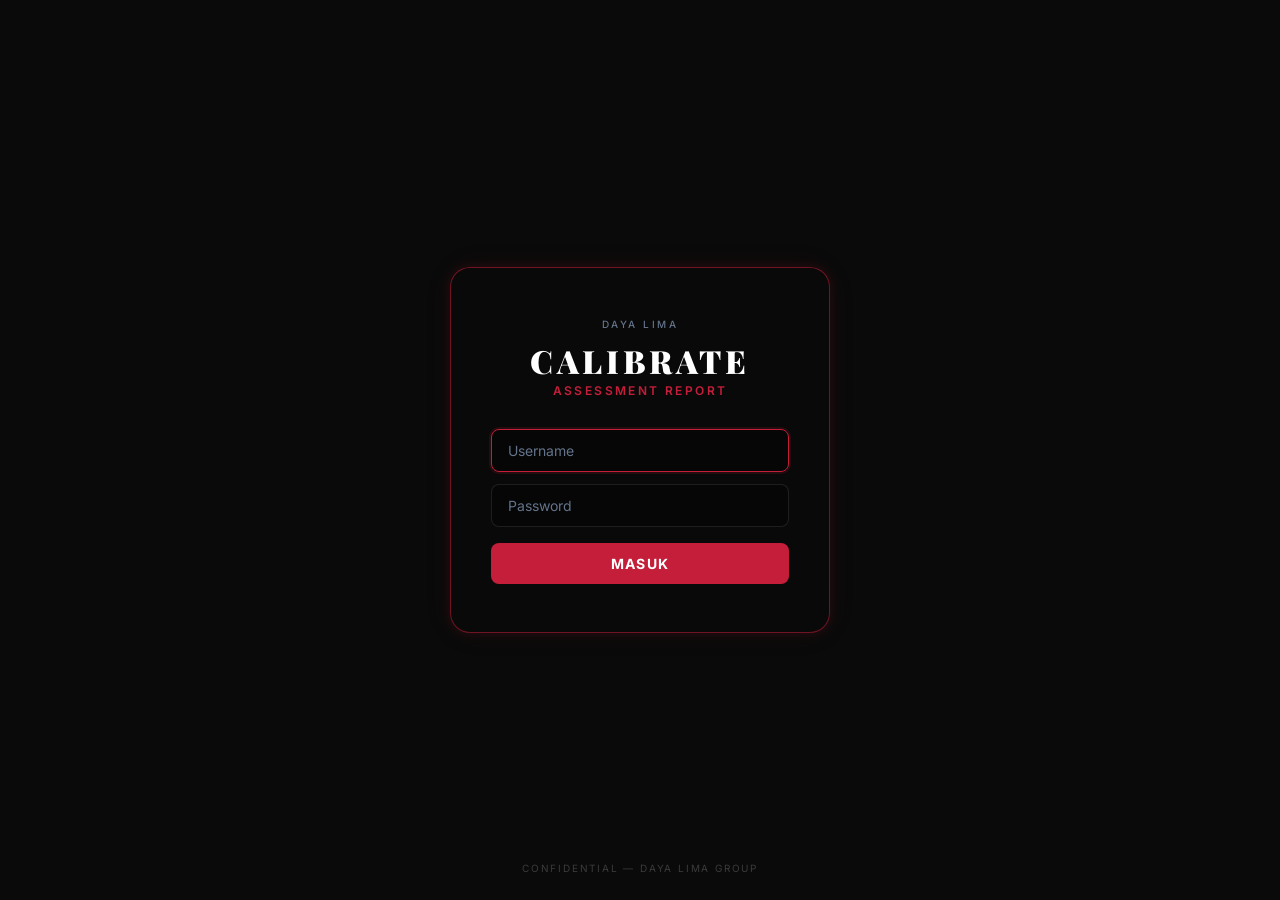
==== commit 63c2aac9: "Add Open Graph meta tags to all pages for link preview Each page now shows Daya Lima logo, title, an" ====
--- a/report.html
+++ b/report.html
@@ -4,8 +4,16 @@
 <meta charset="UTF-8">
 <meta name="viewport" content="width=device-width, initial-scale=1.0">
 <title>CALIBRATE — Personalized Talent Scorecard</title>
+
+<!-- Open Graph -->
+<meta property="og:title" content="CALIBRATE — Personalized Talent Scorecard">
+<meta property="og:description" content="Personalized scorecard hasil diagnostic talent organisasi Anda dari event CALIBRATE Dinner.">
+<meta property="og:image" content="https://www.calibrate-dayalima.com/assets/logo-dayalima.png">
+<meta property="og:url" content="https://www.calibrate-dayalima.com/report">
+<meta property="og:type" content="website">
+
 <style>
-  @import url('https://fonts.googleapis.com/css2?family=Inter:wght@300;400;500;600;700;800&display=swap');
+  @import url('https://fonts.googleapis.com/css2?family=Inter:wght@300;400;500;600;700;800&family=Playfair+Display:wght@700;800;900&display=swap');
 
   :root {
     --c-bg: #FAFAFA;
@@ -75,6 +83,18 @@
     max-width: 300px; flex: 1;
     font-family: var(--font);
   }
+  #bdFilter {
+    background: var(--c-brand); color: #fff;
+    border: 1px solid var(--c-brand); font-weight: 600;
+    padding: 7px 12px; border-radius: 6px; font-size: 13px;
+    font-family: var(--font); cursor: pointer;
+    max-width: 180px;
+  }
+  #bdFilter option { background: #fff; color: var(--c-text); font-weight: 400; }
+  .bd-counter {
+    font-size: 12px; color: var(--c-muted);
+    font-weight: 600; white-space: nowrap;
+  }
   .nav-actions { margin-left: auto; display: flex; gap: 6px; }
   .nav-btn {
     background: #F5F5F5; color: var(--c-text);
@@ -386,6 +406,7 @@
     }
     body { background: white; font-size: 11.5px; line-height: 1.55; }
     .nav { display: none !important; }
+    #bdFilter, .bd-counter, .login-overlay { display: none !important; }
     .export-instructions { display: none !important; }
     .container { padding: 0; max-width: 100%; }
 
@@ -500,11 +521,102 @@
     .card { padding: 24px 20px; }
     .nav { padding: 10px 14px; gap: 8px; flex-wrap: wrap; }
     .nav select { max-width: 100%; order: 5; flex-basis: 100%; }
+    #bdFilter { order: 4; flex-basis: 100%; max-width: 100%; }
     .header-meta { flex-direction: column; gap: 4px; }
+  }
+  /* --- LOGIN OVERLAY — Dark Galaxy Theme --- */
+  .login-overlay {
+    position: fixed; inset: 0; z-index: 9999;
+    background: #0A0A0A;
+    display: flex; align-items: center; justify-content: center;
+    font-family: var(--font);
+  }
+  .login-overlay.hidden { display: none; }
+  .login-card {
+    background: rgba(10, 10, 10, 0.52);
+    backdrop-filter: blur(22px); -webkit-backdrop-filter: blur(22px);
+    border: 1.5px solid rgba(196, 30, 58, 0.55);
+    border-radius: 20px;
+    padding: 48px 40px; width: 100%; max-width: 380px;
+    box-shadow: 0 0 12px rgba(196, 30, 58, 0.15), 0 0 32px rgba(196, 30, 58, 0.06);
+    text-align: center;
+    position: relative; z-index: 1;
+    animation: loginGlow 5s ease-in-out infinite;
+  }
+  @keyframes loginGlow {
+    0%, 100% { box-shadow: 0 0 12px rgba(196, 30, 58, 0.15), 0 0 32px rgba(196, 30, 58, 0.06); }
+    50% { box-shadow: 0 0 20px rgba(196, 30, 58, 0.32), 0 0 60px rgba(196, 30, 58, 0.14); }
+  }
+  .login-brand {
+    font-size: 10px; font-weight: 500; color: #64748B;
+    letter-spacing: 0.25em; text-transform: uppercase;
+    margin-bottom: 12px;
+  }
+  .login-card h2 {
+    font-size: 2rem; font-weight: 900; color: #FFFFFF;
+    margin: 0 0 4px; letter-spacing: 0.12em; text-transform: uppercase;
+    font-family: 'Playfair Display', Georgia, serif;
+    line-height: 1;
+  }
+  .login-card .login-sub {
+    font-size: 0.75rem; font-weight: 600; color: #C41E3A;
+    letter-spacing: 0.2em; text-transform: uppercase;
+    margin-bottom: 28px;
+  }
+  .login-card input {
+    display: block; width: 100%; padding: 12px 16px;
+    border: 1px solid rgba(255, 255, 255, 0.1); border-radius: 8px;
+    font-size: 14px; font-family: var(--font);
+    margin-bottom: 12px; box-sizing: border-box;
+    background: rgba(0, 0, 0, 0.35); color: #FFFFFF;
+    transition: border-color 0.15s, box-shadow 0.15s;
+  }
+  .login-card input::placeholder { color: #64748B; }
+  .login-card input:focus {
+    outline: none; border-color: #C41E3A;
+    box-shadow: 0 0 0 2px rgba(196, 30, 58, 0.15);
+  }
+  .login-card .login-btn {
+    width: 100%; padding: 12px;
+    background: #C41E3A; color: #FFFFFF;
+    border: none; border-radius: 8px;
+    font-size: 0.875rem; font-weight: 700;
+    letter-spacing: 0.1em; text-transform: uppercase;
+    font-family: var(--font); cursor: pointer;
+    transition: background 0.15s; margin-top: 4px;
+  }
+  .login-card .login-btn:hover { background: #E02040; }
+  .login-card .login-btn:active { transform: scale(0.99); }
+  .login-error {
+    color: #EF4444; font-size: 12px;
+    margin-top: 12px; display: none; font-weight: 500;
+  }
+  .login-footer-text {
+    font-size: 10px; color: rgba(255,255,255,0.2);
+    letter-spacing: 0.18em; text-transform: uppercase;
+    position: absolute; bottom: 24px;
+    left: 0; right: 0; text-align: center;
+    z-index: 1;
   }
 </style>
 </head>
 <body>
+
+<!-- LOGIN GATE -->
+<div class="login-overlay" id="loginOverlay">
+  <div class="login-card">
+    <div class="login-brand">Daya Lima</div>
+    <h2>Calibrate</h2>
+    <div class="login-sub">Assessment Report</div>
+    <form onsubmit="attemptLogin(event)">
+      <input type="text" id="loginUser" placeholder="Username" autocomplete="off" autofocus>
+      <input type="password" id="loginPass" placeholder="Password" autocomplete="off">
+      <button type="submit" class="login-btn">Masuk</button>
+    </form>
+    <div class="login-error" id="loginError">Username atau password salah.</div>
+  </div>
+  <div class="login-footer-text">Confidential &mdash; Daya Lima Group</div>
+</div>
 
 <!-- NAV -->
 <div class="nav">
@@ -513,9 +625,13 @@
   </div>
   <span class="nav-sep">|</span>
   <span class="nav-calibrate">Calibrate</span>
+  <select id="bdFilter" onchange="filterByBD(this.value)">
+    <option value="">Semua BD</option>
+  </select>
   <select id="personSelect" onchange="navigateTo(this.value)">
     <option value="">Pilih peserta...</option>
   </select>
+  <span id="bdCounter" class="bd-counter" style="display:none;"></span>
   <div class="nav-actions">
     <button class="nav-btn" onclick="prevPerson()" title="Sebelumnya">&larr;</button>
     <button class="nav-btn" onclick="nextPerson()" title="Selanjutnya">&rarr;</button>
@@ -531,50 +647,161 @@
 <script>
 let DATA = null;
 let currentId = null;
+let activeBD = ''; // current BD filter
+
+// --- AUTH ---
+const AUTH_HASH_U = 'f58c6653384f6b30c9a20066360268e12978748ec63bde8d619ac7cf33698026';
+const AUTH_HASH_P = '3b42f2115d4044729e0569426561f0bf2abb76b7af424d301a098509fdcd1b9a';
+
+async function sha256(str) {
+  const buf = await crypto.subtle.digest('SHA-256', new TextEncoder().encode(str));
+  return Array.from(new Uint8Array(buf)).map(b => b.toString(16).padStart(2, '0')).join('');
+}
+
+async function attemptLogin(e) {
+  e.preventDefault();
+  const u = document.getElementById('loginUser').value.trim().toLowerCase();
+  const p = document.getElementById('loginPass').value;
+  const [hu, hp] = await Promise.all([sha256(u), sha256(p)]);
+  if (hu === AUTH_HASH_U && hp === AUTH_HASH_P) {
+    sessionStorage.setItem('calibrate_auth', '1');
+    unlockReport(true);
+  } else {
+    const err = document.getElementById('loginError');
+    err.style.display = 'block';
+    document.getElementById('loginPass').value = '';
+    document.getElementById('loginPass').focus();
+  }
+}
+
+function unlockReport(fromLogin) {
+  document.getElementById('loginOverlay').classList.add('hidden');
+  document.querySelector('.nav').style.display = '';
+  document.getElementById('app').style.display = '';
+  if (fromLogin && DATA) loadReport();
+}
+
+function checkAuth() {
+  if (sessionStorage.getItem('calibrate_auth') === '1') {
+    unlockReport();
+    return true;
+  }
+  document.querySelector('.nav').style.display = 'none';
+  document.getElementById('app').style.display = 'none';
+  return false;
+}
 
 // --- EMBEDDED DATA ---
 const EMBEDDED_DATA = {"meta": {"event_name": "CALIBRATE Dinner", "event_date": "11 Maret 2026", "organizer": "Daya Lima Group", "total_participants": 68, "total_with_diagnostic": 34, "averages": {"q1": 3.68, "q2": 3.74, "q3": 2.79, "q4": 3.76, "q5": 3.53, "total": 17.5}, "dimension_names": {"q1": "Hiring Effectiveness", "q2": "Performance Activation", "q3": "Succession Readiness", "q4": "Data-Driven Talent", "q5": "Lifecycle Integration"}}, "participants": [{"id": 1, "nama": "Intus Supriyono Supriyono", "perusahaan": "Gajah Tunggal", "jabatan": "Head of HR Operation", "meja": "Table 1", "pic_table": "Kevin R", "attended": "Yes", "diagnostic_filled": "Yes", "scores": {"q1": 4, "q2": 4, "q3": 4, "q4": 4, "q5": 4}, "total": 20, "band": "Proactive", "area_terkuat": "Lifecycle Integration", "area_prioritas": "Hiring Effectiveness", "gap": 0, "gap_text": "Relatif seimbang", "integration_text": "Fondasi integrasi data sudah cukup kuat", "benchmark": {"vs_q1": "above", "vs_q2": "at", "vs_q3": "above", "vs_q4": "at", "vs_q5": "above", "vs_total": "above"}, "expert_bands": {"hiring": "Proactive", "activation": "Proactive", "succession": "Proactive", "data_integration": "Proactive"}, "bd_notes": null, "rc_notes": "RC1: Faktor X.\nRC2: Onboarding process — pengenalan lingkungan, budaya dan value perusahaan, role clarity, dan buddy system.\nRC3: Orang-orang yang berperan secara strategis. Critical person atau superstar. Harus diidentifikasi critical function dan superstarnya. Posisi manager terutama yang tidak mempersiapkan second hand. Kepala produksi dan PPIC. Penjualan sales atau marketing.\nRC4: Membuat succession plan yang lebih terintegrasi.", "diagnostic_summary": "Pak Intus, sebagai Head of HR Operation di Gajah Tunggal, skor diagnostik Anda 20/25 menempatkan organisasi di level Proactive dengan profil yang sangat merata — semua dimensi di skor 4, tanpa gap sama sekali. Di antara 34 peserta CALIBRATE, profil seseimbang ini sangat jarang. Semua dimensi Anda di atas rata-rata kelompok.\n\nTapi yang membuat profil Anda menarik bukan angkanya — melainkan bagaimana refleksi Anda menambah depth. Saat ditanya apa yang ingin diubah dari hiring, jawaban Anda singkat tapi bermakna: \"Faktor X.\" Ini menunjukkan Anda sudah melampaui checklist teknis dan mencari sesuatu yang lebih intangible dalam proses seleksi.\n\nDi sisi onboarding, Anda sangat artikulatif: \"pengenalan lingkungan, budaya dan value perusahaan, role clarity, dan buddy system\" — ini bukan jawaban generik, ini blueprint yang spesifik. Dan untuk succession, Anda menggambarkan tantangan dengan detail: \"critical person atau superstar yang harus diidentifikasi,\" \"posisi manager yang tidak mempersiapkan second hand,\" sampai ke \"kepala produksi dan PPIC, penjualan sales atau marketing.\"\n\nTakeaway Anda — \"membuat succession plan yang lebih terintegrasi\" — merefleksikan kesadaran bahwa meski semua dimensi sudah kuat, koneksi antar dimensi-lah yang akan membawa Gajah Tunggal ke level berikutnya. Menariknya, dua rekan Anda dari Gajah Tunggal (Yuventinus dan Christy) juga menyebutkan succession dan integrasi sebagai tema utama — ini sinyal bahwa ini isu organisasional, bukan individual.", "rc_insight": "[Hiring Fix] Faktor X.\n[New Hire Challenges] Onboarding process — pengenalan lingkungan, budaya dan value perusahaan, role clarity, dan buddy system.\n[Key Succession Positions] Orang-orang yang berperan secara strategis. Critical person atau superstar. Harus diidentifikasi critical function dan superstarnya. Posisi manager terutama yang tidak mempersiapkan second hand. Ke...\n[Key Takeaway] Membuat succession plan yang lebih terintegrasi.\n---\nThemes: hiring improvement awareness, onboarding challenges identified, succession positions named, personal takeaway captured. (4/4 RC answered)", "personalized_recommendation": "REKOMENDASI UNTUK PAK INTUS\n\nDengan profil seimbang 4/4/4/4/4 dan posisi sebagai Head of HR Operation, Anda dalam posisi unik: fondasi sudah kuat di semua area, tantangannya adalah mendorong dari Proactive ke Optimized.\n\nPRIORITAS 1: Succession Planning — Dari Diskusi ke Dokumen\nAnda sudah mengidentifikasi siapa yang kritis: \"critical person atau superstar,\" manager yang tidak siapkan second hand, kepala produksi, PPIC, sales/marketing. Ini daftar yang sudah sangat konkret. Yang belum ada adalah formalisasi — per posisi kritis, siapa \"ready now\" dan siapa \"ready in 12 months\"? Dan apakah orang-orang itu tahu bahwa organisasi invest di mereka? Dengan skor Succession 4/5 (di atas rata-rata 2.79), Anda sudah jauh di depan kebanyakan peserta — tinggal dituliskan dan dikomunikasikan.\n\nRekan Anda Yuventinus dan Christy juga menyebutkan peran sales, SCM, production, dan peran strategis sebagai posisi kritis yang sama. Ini bukan kebetulan — ini alignment yang bisa dimanfaatkan untuk membuat succession plan bersama.\n\nAREA KEDUA: \"Faktor X\" dalam Hiring\nJawaban Anda soal hiring — \"Faktor X\" — singkat tapi powerful. Ini menunjukkan Anda mencari sesuatu di luar technical competency. Pertanyaannya: apakah \"Faktor X\" itu sudah terdefinisi sehingga bisa dikomunikasikan ke hiring manager lain? Atau masih menjadi intuisi personal? Mendefinisikan dan menstandarkan \"Faktor X\" bisa jadi differentiator besar.\n\nKEKUATAN YANG BISA DILEVERAGE:\nBlueprint onboarding Anda sudah sangat jelas — pengenalan lingkungan, budaya, value, role clarity, buddy system. Ini bisa jadi model standar yang didokumentasikan dan direplikasi. Apakah semua hiring manager di Gajah Tunggal mengikuti standar yang sama?\n\nLANGKAH KONKRET:\n1. Dalam 30 hari: Formalisasi daftar posisi kritis yang sudah Anda identifikasi — buat \"succession one-pager\" per posisi dengan nama candidate dan gap analysis\n2. Dalam 90 hari: Definisikan \"Faktor X\" secara tertulis — buat rubrik yang bisa digunakan interviewer lain, bukan hanya Anda\n3. Dalam 6 bulan: Bersama Yuventinus dan Christy, buat unified succession roadmap untuk Gajah Tunggal yang mencakup semua posisi kritis yang disebutkan tim HR\n\nIni bukan perjalanan yang harus dilalui sendiri — kami menyediakan sesi diagnostik mendalam (60 menit, tanpa kewajiban) untuk mapping full talent lifecycle organisasi Anda.", "data_completeness": "Substantial (4/5)"}, {"id": 2, "nama": "Yuventinus Sniarto", "perusahaan": "Gajah Tunggal", "jabatan": "Training Section Head", "meja": "Table 1", "pic_table": "Kevin R", "attended": "Yes", "diagnostic_filled": "Yes", "scores": {"q1": 3, "q2": 4, "q3": 3, "q4": 4, "q5": 3}, "total": 17, "band": "Proactive", "area_terkuat": "Data-Driven Talent", "area_prioritas": "Hiring Effectiveness", "gap": 1, "gap_text": "Relatif seimbang", "integration_text": "Fondasi integrasi data sudah cukup kuat", "benchmark": {"vs_q1": "below", "vs_q2": "at", "vs_q3": "at", "vs_q4": "at", "vs_q5": "below", "vs_total": "below"}, "expert_bands": {"hiring": "Developing", "activation": "Proactive", "succession": "Developing", "data_integration": "Proactive"}, "bd_notes": null, "rc_notes": "RC1: Konfirmasi untuk kandidat yang tidak lanjut proses.\nRC2: Tidak bisa menyatu dengan culture perusahaan.\nRC3: Peran sales, SCM, dan production. Semuanya mengkerucut ke central manager.\nRC4: Pentingnya memperhatikan proses rekrut di awal hingga karyawan pertama perlu di-maintenance sehingga menjaga talent stay, performance, happy to work.", "diagnostic_summary": "Pak Yuventinus, sebagai Training Section Head di Gajah Tunggal, skor diagnostik Anda 17/25 menempatkan organisasi di level Proactive. Profil Anda relatif seimbang (gap hanya 1 poin), dengan kekuatan di Activation dan Data (masing-masing 4/5) dan area yang sedikit lebih rendah di Hiring dan Integration (masing-masing 3/5).\n\nPattern ini logis untuk seorang Training Section Head: Anda melihat kekuatan di area yang paling dekat dengan domain Anda — bagaimana orang diaktivasi dan dikembangkan setelah masuk — sementara area di \"ujung lain\" lifecycle (hiring di awal, integration di akhir) terasa sedikit kurang terkontrol.\n\nRefleksi Anda mengungkap concern yang sangat spesifik. Soal hiring, Anda menyebutkan \"konfirmasi untuk kandidat yang tidak lanjut proses\" — ini detail operasional yang menunjukkan Anda memperhatikan candidate experience, bukan hanya output. Tantangan new hire Anda — \"tidak bisa menyatu dengan culture perusahaan\" — ini tema yang sangat umum di Gajah Tunggal malam ini (rekan Anda Christy juga menyebutkan \"ketidaksesuaian ekspektasi new hire dengan kondisi sebenarnya\").\n\nUntuk succession, Anda menyebutkan \"peran sales, SCM, dan production — semuanya mengkerucut ke central manager.\" Kalimat terakhir ini penting: \"mengkerucut ke central manager\" artinya ada bottleneck struktural di mana terlalu banyak bergantung pada satu titik.\n\nTakeaway Anda merefleksikan pandangan end-to-end: \"pentingnya memperhatikan proses rekrut di awal hingga karyawan pertama perlu di-maintenance sehingga menjaga talent stay, performance, happy to work.\" Ini talent lifecycle thinking yang tepat.", "rc_insight": "[Hiring Fix] Konfirmasi untuk kandidat yang tidak lanjut proses.\n[New Hire Challenges] Tidak bisa menyatu dengan culture perusahaan.\n[Key Succession Positions] Peran sales, SCM, dan production. Semuanya mengkerucut ke central manager.\n[Key Takeaway] Pentingnya memperhatikan proses rekrut di awal hingga karyawan pertama perlu di-maintenance sehingga menjaga talent stay, performance, happy to work.\n---\nThemes: hiring improvement awareness, onboarding challenges identified, succession positions named, personal takeaway captured. (4/4 RC answered)", "personalized_recommendation": "REKOMENDASI UNTUK PAK YUVENTINUS\n\nSebagai Training Section Head, Anda punya perspektif unik: Anda melihat langsung apa yang terjadi setelah orang masuk organisasi. Rekomendasi ini memanfaatkan vantage point itu.\n\nPRIORITAS 1: Hiring ↔ Training Connection\nAnda menyebutkan tantangan utama new hire: \"tidak bisa menyatu dengan culture perusahaan.\" Sebagai orang yang mengelola training, Anda punya data yang mungkin belum dimanfaatkan: profil peserta training mana yang paling cepat adaptasi culture? Dan apakah insight ini sudah dikomunikasikan balik ke tim hiring? Koneksi data training → hiring recommendation bisa mengubah kualitas rekrutmen dari sumbernya.\n\nConcern Anda tentang \"konfirmasi untuk kandidat yang tidak lanjut proses\" juga menunjukkan sensitivitas terhadap candidate experience — ini penting karena di era digital, pengalaman kandidat yang buruk berdampak ke employer brand.\n\nAREA KEDUA: Succession — Mengatasi Bottleneck Central Manager\nAnda menyebutkan peran sales, SCM, dan production \"semuanya mengkerucut ke central manager.\" Ini red flag struktural: ketika semua alur bergantung pada satu orang, organisasi rentan. Pertanyaannya: apakah central manager itu hanya satu orang, atau pattern ini terjadi di beberapa departemen? Jika sistemik, ini butuh redesign struktur, bukan hanya succession plan.\n\nKEKUATAN YANG BISA DILEVERAGE:\nSkor Activation 4/5 dan posisi Anda di training artinya Anda bisa jadi \"bridge\" antara hiring dan retention. Data dari training (siapa yang berhasil, siapa yang struggle, di mana gap-nya) adalah goldmine yang bisa inform baik hiring criteria maupun succession readiness.\n\nAnda bilang kuncinya adalah \"memperhatikan proses rekrut di awal hingga karyawan pertama perlu di-maintenance\" — ini pandangan lifecycle yang tepat. Dan posisi Anda di training menjadikan Anda connector natural antar proses.\n\nLANGKAH KONKRET:\n1. Dalam 30 hari: Kumpulkan data dari 2 batch training terakhir — profil peserta mana yang paling berhasil adaptasi culture? Sampaikan insight ini ke tim recruitment Christy\n2. Dalam 90 hari: Bersama Pak Intus, identifikasi apakah bottleneck \"central manager\" terjadi di satu departemen atau sistemik — lalu buat rencana cross-training untuk mengurangi ketergantungan\n3. Dalam 6 bulan: Bangun feedback loop formal: data training outcome → hiring criteria adjustment → mengukur apakah culture fit meningkat\n\nIni bukan perjalanan yang harus dilalui sendiri — kami menyediakan sesi diagnostik mendalam (60 menit, tanpa kewajiban) untuk mapping full talent lifecycle organisasi Anda.", "data_completeness": "Substantial (4/5)"}, {"id": 3, "nama": "Christy Agatha Agatha", "perusahaan": "Gajah Tunggal", "jabatan": "Talent Acquisition Section Head", "meja": "Table 1", "pic_table": "Kevin R", "attended": "Yes", "diagnostic_filled": "Yes", "scores": {"q1": 4, "q2": 4, "q3": 4, "q4": 4, "q5": 4}, "total": 20, "band": "Proactive", "area_terkuat": "Lifecycle Integration", "area_prioritas": "Hiring Effectiveness", "gap": 0, "gap_text": "Relatif seimbang", "integration_text": "Fondasi integrasi data sudah cukup kuat", "benchmark": {"vs_q1": "above", "vs_q2": "at", "vs_q3": "above", "vs_q4": "at", "vs_q5": "above", "vs_total": "above"}, "expert_bands": {"hiring": "Proactive", "activation": "Proactive", "succession": "Proactive", "data_integration": "Proactive"}, "bd_notes": null, "rc_notes": "RC1: Less paper pencil. Dan lebih mendigitalisasi beberapa proses recruitment.\nRC2: Ketidaksesuaian ekspektasi new hire dengan kondisi yang sebenarnya di lingkungan.\nRC3: Peran strategis, peran sales, dan peran produksi.\nRC4: Apa yang bisa diulang dalam proses recruitment, onboarding new hires. Dan membuat succession plan yang lebih terintegrasi.", "diagnostic_summary": "Bu Christy, sebagai Talent Acquisition Section Head di Gajah Tunggal, skor diagnostik Anda 20/25 menempatkan organisasi di level Proactive — dengan profil seimbang sempurna: semua dimensi di skor 4, identik dengan rekan Anda Pak Intus. Di antara 34 peserta, profil tanpa gap seperti ini sangat jarang. Semua dimensi Anda di atas rata-rata kelompok.\n\nTapi refleksi Anda menambahkan dimensi yang berbeda dari Pak Intus. Anda menyebutkan hal yang sangat operasional: \"less paper pencil, dan lebih mendigitalisasi beberapa proses recruitment.\" Ini concern yang langsung actionable — dan menunjukkan bahwa bahkan di skor 4/5, Anda masih melihat friction point di proses sehari-hari.\n\nTantangan new hire Anda — \"ketidaksesuaian ekspektasi new hire dengan kondisi yang sebenarnya di lingkungan\" — ini echo yang kuat dari apa yang Yuventinus juga sebutkan (\"tidak bisa menyatu dengan culture\"). Ketika dua orang dari departemen berbeda menyebutkan masalah yang sama, itu bukan anekdot — itu pattern organisasional.\n\nUntuk succession, Anda menyebutkan \"peran strategis, peran sales, dan peran produksi\" — mirip dengan apa yang disebut Intus dan Yuventinus. Tiga orang dari Gajah Tunggal, semua menyebutkan posisi yang serupa. Ini konfirmasi kuat bahwa succession gap ini sudah jelas terlihat di seluruh level HR.\n\nTakeaway Anda juga merangkum seluruh malam ini: \"apa yang bisa diulang dalam proses recruitment, onboarding new hires, dan membuat succession plan yang lebih terintegrasi\" — ini mindset continuous improvement dan integrasi yang persis dibutuhkan di level Proactive.", "rc_insight": "[Hiring Fix] Less paper pencil. Dan lebih mendigitalisasi beberapa proses recruitment.\n[New Hire Challenges] Ketidaksesuaian ekspektasi new hire dengan kondisi yang sebenarnya di lingkungan.\n[Key Succession Positions] Peran strategis, peran sales, dan peran produksi.\n[Key Takeaway] Apa yang bisa diulang dalam proses recruitment, onboarding new hires. Dan membuat succession plan yang lebih terintegrasi.\n---\nThemes: hiring improvement awareness, onboarding challenges identified, succession positions named, personal takeaway captured. (4/4 RC answered)", "personalized_recommendation": "REKOMENDASI UNTUK BU CHRISTY\n\nSebagai Talent Acquisition Section Head, Anda ada di garda depan talent lifecycle Gajah Tunggal. Dengan skor seimbang 4/4/4/4/4, tantangannya bukan memperbaiki yang lemah, tapi mengoptimalkan sistem yang sudah berjalan.\n\nPRIORITAS 1: Digitalisasi Recruitment Process\nAnda sendiri menyebutkan \"less paper pencil, lebih mendigitalisasi proses recruitment.\" Ini quick win yang berdampak besar: digitalisasi bukan hanya soal efisiensi — tapi soal data. Setiap tahap recruitment yang digital menghasilkan data yang bisa dianalisis: source mana yang menghasilkan hire terbaik? Di tahap mana kandidat paling sering drop? Berapa actual time-to-hire per posisi? Tanpa digitalisasi, jawaban ini hanya tebakan.\n\nAREA KEDUA: Expectation-Reality Alignment\nAnda dan Yuventinus keduanya menyebutkan masalah yang sama: new hire yang tidak cocok dengan kondisi nyata. Ini bukan masalah screening — ini masalah communication pre-hire. Apakah job preview yang realistis sudah menjadi bagian dari proses? Apakah kandidat punya kesempatan melihat environment kerja sebelum accept offer? Research menunjukkan realistic job preview mengurangi early turnover hingga 30%.\n\nKEKUATAN YANG BISA DILEVERAGE:\nDengan tiga orang HR Gajah Tunggal (Anda, Pak Intus, Pak Yuventinus) semua mengidentifikasi succession di posisi yang sama — strategis, sales, produksi — Anda punya alignment yang langka. Kebanyakan organisasi struggle untuk mendapat agreement tentang posisi kritis. Anda sudah punya itu. Tinggal eksekusi bersama.\n\nAnda bilang ingin tahu \"apa yang bisa diulang\" — mindset repeatability ini sangat powerful. Identifikasi satu proses yang sudah berhasil, dokumentasikan, lalu replicate.\n\nLANGKAH KONKRET:\n1. Dalam 30 hari: Identifikasi 3 tahap recruitment yang masih manual/paper-based, lalu digitalisasi yang paling high-volume terlebih dulu\n2. Dalam 90 hari: Implementasi realistic job preview untuk 2 posisi dengan turnover tertinggi — bisa berupa video singkat tentang daily reality pekerjaan itu\n3. Dalam 6 bulan: Bersama Pak Intus dan Pak Yuventinus, luncurkan unified succession roadmap yang mencakup semua posisi kritis yang diidentifikasi tim Gajah Tunggal\n\nIni bukan perjalanan yang harus dilalui sendiri — kami menyediakan sesi diagnostik mendalam (60 menit, tanpa kewajiban) untuk mapping full talent lifecycle organisasi Anda.", "data_completeness": "Substantial (4/5)"}, {"id": 4, "nama": "Eka Damayanti", "perusahaan": "Fast Food Indonesia", "jabatan": "People Development Head", "meja": "Table 1", "pic_table": "Kevin R", "attended": "Yes", "diagnostic_filled": "Yes", "scores": {"q1": 4, "q2": 4, "q3": 3, "q4": 3, "q5": 3}, "total": 17, "band": "Proactive", "area_terkuat": "Performance Activation", "area_prioritas": "Succession Readiness", "gap": 1, "gap_text": "Relatif seimbang", "integration_text": "Proses talent berjalan, tapi data belum terkoneksi", "benchmark": {"vs_q1": "above", "vs_q2": "at", "vs_q3": "at", "vs_q4": "below", "vs_q5": "below", "vs_total": "below"}, "expert_bands": {"hiring": "Proactive", "activation": "Proactive", "succession": "Developing", "data_integration": "Developing"}, "bd_notes": null, "rc_notes": "RC1: Assessment, proses menyaring calon.\nRC2: Relationship building.\nRC3: Supply chain head, GM operasional atau regional head, dan people development manager.\nRC4: Sangat penting menjaga dan mempertahankan orang-orang terbaik. Yang paling penting adalah mempersiapkan pengganti dan menyiapkan talent.", "diagnostic_summary": "Bu Eka, sebagai People Development Head di Fast Food Indonesia, skor diagnostik Anda 17/25 menempatkan organisasi di level Proactive. Kekuatan Anda ada di Hiring dan Activation (masing-masing 4/5), sementara Succession, Data, dan Integration di skor 3. Yang menarik: Integration Indicator Anda menunjukkan \"proses jalan, data belum terkoneksi\" — artinya mekanisme talent sudah ada, tapi belum terhubung oleh data.\n\nDi antara 34 peserta, Hiring dan Activation Anda di atas rata-rata, tapi Data dan Integration di bawah. Ini pattern khas organisasi yang sudah punya proses yang bagus tapi belum memanfaatkan data untuk mengoptimalkannya.\n\nRefleksi Anda memberikan konteks yang sangat bernilai. Untuk hiring, Anda menyebutkan \"assessment, proses menyaring calon\" — singkat tapi menunjukkan sudah ada structured screening. Tantangan new hire Anda cukup unik: \"relationship building.\" Ini bukan tentang skill atau culture fit — ini tentang kemampuan interpersonal dan integrasi sosial. Di industri F&B dengan operasional yang fast-paced, kemampuan build relationship cepat memang kritis.\n\nUntuk succession, Anda sangat spesifik: \"supply chain head, GM operasional atau regional head, dan people development manager.\" Yang terakhir menarik — Anda menyebutkan posisi Anda sendiri sebagai salah satu yang kritis. Ini self-awareness yang jarang dan jujur.\n\nTakeaway Anda merangkum semuanya dengan baik: \"sangat penting menjaga dan mempertahankan orang-orang terbaik. Yang paling penting adalah mempersiapkan pengganti dan menyiapkan talent.\" Dua kalimat ini menunjukkan Anda sudah melihat retention dan succession sebagai dua sisi mata uang yang sama.", "rc_insight": "[Hiring Fix] Assessment, proses menyaring calon.\n[New Hire Challenges] Relationship building.\n[Key Succession Positions] Supply chain head, GM operasional atau regional head, dan people development manager.\n[Key Takeaway] Sangat penting menjaga dan mempertahankan orang-orang terbaik. Yang paling penting adalah mempersiapkan pengganti dan menyiapkan talent.\n---\nThemes: hiring improvement awareness, onboarding challenges identified, succession positions named, personal takeaway captured. (4/4 RC answered)", "personalized_recommendation": "REKOMENDASI UNTUK BU EKA\n\nSebagai People Development Head di Fast Food Indonesia, Anda ada di interseksi unik: bertanggung jawab mengembangkan orang, dan sekaligus menyadari bahwa posisi Anda sendiri termasuk yang belum punya successor. Rekomendasi ini memanfaatkan posisi strategis itu.\n\nPRIORITAS 1: Succession Planning — Dimulai dari Posisi yang Anda Sebutkan\nAnda mengidentifikasi tiga posisi kritis: Supply Chain Head, GM Operasional/Regional Head, dan People Development Manager (posisi Anda sendiri). Kejujuran menyebutkan posisi sendiri menunjukkan Anda memahami bahwa succession bukan hanya soal orang lain. Langkah pertama: untuk ketiga posisi itu, identifikasi siapa yang paling dekat? Untuk Supply Chain Head dan GM Operasional — apakah ada internal talent yang sudah menunjukkan readiness? Untuk posisi Anda sendiri — siapa yang Anda develop hari ini yang bisa take over?\n\nAREA KEDUA: Data Connection — Menghubungkan Proses yang Sudah Jalan\nSkor Anda menunjukkan proses sudah ada (Hiring 4, Activation 4) tapi data belum terkoneksi (Data 3, Integration 3). Pertanyaan kunci untuk F&B: dari new hire yang berhasil \"build relationship\" dengan cepat (strength yang Anda cari), apakah ada pattern di profil hiring mereka? Satu koneksi data ini saja bisa mengubah cara Anda screen kandidat.\n\nAnda mention tantangan new hire adalah \"relationship building\" — ini insight yang spesifik ke industri F&B di mana team dynamics dan customer interaction sangat penting. Apakah assessment hiring Anda sudah mengukur kemampuan interpersonal ini secara eksplisit?\n\nKEKUATAN YANG BISA DILEVERAGE:\nHiring dan Activation Anda di 4/5 artinya Anda sudah tahu cara mendapatkan dan mengaktivasi orang yang tepat. Gunakan data dari dua proses ini: profil hire yang paling berhasil + milestone activation yang paling prediktif = kriteria succession yang lebih tajam.\n\nAnda bilang \"yang paling penting adalah mempersiapkan pengganti dan menyiapkan talent\" — dan posisi Anda sebagai People Development Head menjadikan ini bukan hanya tanggung jawab, tapi legacy.\n\nLANGKAH KONKRET:\n1. Dalam 30 hari: Buat succession one-pager untuk Supply Chain Head, GM Operasional, dan posisi Anda — siapa \"closest candidate\" dan apa gap-nya\n2. Dalam 90 hari: Tambahkan assessment interpersonal/relationship building secara formal di proses hiring untuk posisi customer-facing dan team lead\n3. Dalam 6 bulan: Hubungkan data hiring assessment dengan 12-month performance — satu koneksi ini bisa mengubah kualitas keputusan talent di seluruh Fast Food Indonesia\n\nIni bukan perjalanan yang harus dilalui sendiri — kami menyediakan sesi diagnostik mendalam (60 menit, tanpa kewajiban) untuk mapping full talent lifecycle organisasi Anda.", "data_completeness": "Substantial (4/5)"}, {"id": 5, "nama": "Linda Lestari", "perusahaan": "Kimia Farma", "jabatan": "Head of Talent Management", "meja": "Table 1", "pic_table": "Kevin R", "attended": "No", "diagnostic_filled": "No", "scores": null, "total": null, "band": null, "area_terkuat": null, "area_prioritas": null, "gap": null, "gap_text": null, "integration_text": null, "benchmark": null, "expert_bands": null, "bd_notes": null, "rc_notes": null, "diagnostic_summary": "Tidak hadir dan tidak ada data diagnostik, BD notes, maupun Reflection Card. Sebagai Head of Talent Management di Kimia Farma, disarankan follow-up untuk mengisi diagnostik secara mandiri agar mendapatkan baseline talent management practice yang bisa dibandingkan dengan benchmark 34 peserta lainnya.", "rc_insight": null, "personalized_recommendation": null, "data_completeness": "No Data"}, {"id": 6, "nama": "Reny Yama", "perusahaan": "Astra Pay", "jabatan": "CMO", "meja": "Table 1", "pic_table": "Kevin R", "attended": "No", "diagnostic_filled": "No", "scores": null, "total": null, "band": null, "area_terkuat": null, "area_prioritas": null, "gap": null, "gap_text": null, "integration_text": null, "benchmark": null, "expert_bands": null, "bd_notes": null, "rc_notes": null, "diagnostic_summary": "Tidak hadir dan tidak ada data diagnostik, BD notes, maupun Reflection Card. Sebagai CMO di Astra Pay, perspektif non-HR terhadap talent management akan sangat berharga jika diagnostik bisa diisi sebagai follow-up — C-level dari sisi bisnis sering memiliki blind spot berbeda dari HR practitioners.", "rc_insight": null, "personalized_recommendation": null, "data_completeness": "No Data"}, {"id": 7, "nama": "Akhdiyat Setya Purnama", "perusahaan": "Jasa Raharja", "jabatan": "Kadiv HC", "meja": "Table 1", "pic_table": "Kevin R", "attended": "Yes", "diagnostic_filled": "No", "scores": null, "total": null, "band": null, "area_terkuat": null, "area_prioritas": null, "gap": null, "gap_text": null, "integration_text": null, "benchmark": null, "expert_bands": null, "bd_notes": null, "rc_notes": null, "diagnostic_summary": "Akhdiyat hadir di acara sebagai Kadiv HC dari Jasa Raharja (Table 1), namun tidak mengisi diagnostik kuantitatif dan tidak ada catatan Board Discussion maupun Reflection Card yang tercatat.\n\nTanpa data diagnostik, tidak dimungkinkan untuk memberikan profil talent management practice secara kuantitatif di kelima dimensi (Hiring Effectiveness, Activation & Onboarding, Succession Readiness, Data-Driven Talent, dan Lifecycle Integration).\n\nNamun kehadiran Akhdiyat tetap memiliki nilai tersendiri: sebagai Kadiv HC di Jasa Raharja — perusahaan asuransi BUMN dengan skala karyawan yang besar — exposure terhadap framework dan benchmark yang dibagikan di workshop memberikan reference point baru. Jasa Raharja memiliki tantangan talent management yang khas untuk BUMN: kombinasi antara regulasi ketat, siklus mutasi, dan kebutuhan transformasi digital yang semakin mendesak.\n\nCatatan: Sangat disarankan agar Akhdiyat mengisi diagnostik secara mandiri sebagai follow-up untuk mendapatkan baseline skor yang bisa dibandingkan dengan 34 peserta lain yang sudah mengisi.", "rc_insight": null, "personalized_recommendation": "FOKUS UTAMA: Diagnostik Follow-Up dan Kontekstualisasi BUMN\n\nAkhdiyat, karena data diagnostik belum tersedia, rekomendasi ini bersifat bridging untuk menghubungkan Anda dengan learning journey yang sudah berjalan.\n\nDalam 30 hari pertama, prioritas utama adalah mengisi diagnostik Talent Lifecycle secara mandiri. Lima dimensi yang diukur akan memberikan gambaran di mana Jasa Raharja berada dibandingkan benchmark 34 peserta lainnya. Sebagai Kadiv HC, perspektif Anda sangat berharga karena mencakup pengambilan keputusan di level divisi.\n\nDi 90 hari berikutnya, setelah diagnostik terisi, identifikasi satu area prioritas yang paling relevan dengan tantangan Jasa Raharja saat ini. Untuk BUMN asuransi, area yang biasanya paling kritis adalah: (1) Succession Readiness — mengingat siklus rotasi dan mutasi yang cepat, atau (2) Data-Driven Talent — bagaimana data karyawan digunakan untuk keputusan penempatan dan pengembangan. Pilih yang paling resonan dengan realitas operasional Anda.\n\nDalam 180 hari, targetkan untuk memiliki quick win yang visible: satu inisiatif talent management yang bisa menunjukkan dampak terukur. Ini bisa sesederhana membangun succession chart untuk 5 posisi kritis di divisi HC, atau membuat dashboard sederhana yang tracking quality of hire.\n\nFramework dan insight dari workshop tetap relevan — jika ada materi yang bisa diakses kembali, gunakan sebagai referensi untuk memperkaya konteks diagnostik Anda.", "data_completeness": "No Data"}, {"id": 8, "nama": "Kus Handayani", "perusahaan": "Mulia Group", "jabatan": "Head of Employee Service and Recruitment", "meja": "Table 1", "pic_table": "Kevin R", "attended": "No", "diagnostic_filled": "No", "scores": null, "total": null, "band": null, "area_terkuat": null, "area_prioritas": null, "gap": null, "gap_text": null, "integration_text": null, "benchmark": null, "expert_bands": null, "bd_notes": null, "rc_notes": null, "diagnostic_summary": "Tidak hadir dan tidak ada data diagnostik, BD notes, maupun Reflection Card. Sebagai Head of Employee Service and Recruitment di Mulia Group, domain hiring dan employee lifecycle sangat relevan dengan framework diagnostik. Follow-up untuk mengisi secara mandiri disarankan.", "rc_insight": null, "personalized_recommendation": null, "data_completeness": "No Data"}, {"id": 9, "nama": "Jeremiah Ratadhi", "perusahaan": "XL Smart", "jabatan": "CHRO", "meja": "Table 2", "pic_table": "Kejo", "attended": "No", "diagnostic_filled": "No", "scores": null, "total": null, "band": null, "area_terkuat": null, "area_prioritas": null, "gap": null, "gap_text": null, "integration_text": null, "benchmark": null, "expert_bands": null, "bd_notes": null, "rc_notes": null, "diagnostic_summary": "Tidak hadir dan tidak ada data diagnostik, BD notes, maupun Reflection Card. Sebagai CHRO di XL Smart, perspektif C-level HR dari industri telekomunikasi akan memberikan data point yang unik. Disarankan follow-up diagnostik mandiri — tantangan talent management di telco (rapid tech change, digital talent war) biasanya memunculkan profil yang sangat berbeda dari industri lain.", "rc_insight": null, "personalized_recommendation": null, "data_completeness": "No Data"}, {"id": 10, "nama": "Cherine Laurance", "perusahaan": "ESB", "jabatan": "SR MGR HR", "meja": "Table 2", "pic_table": "Kejo", "attended": "Yes", "diagnostic_filled": "Yes", "scores": {"q1": 4, "q2": 4, "q3": 4, "q4": 4, "q5": 3}, "total": 19, "band": "Proactive", "area_terkuat": "Data-Driven Talent", "area_prioritas": "Lifecycle Integration", "gap": 1, "gap_text": "Relatif seimbang", "integration_text": "Proses talent berjalan, tapi data belum terkoneksi", "benchmark": {"vs_q1": "above", "vs_q2": "at", "vs_q3": "above", "vs_q4": "at", "vs_q5": "below", "vs_total": "above"}, "expert_bands": {"hiring": "Proactive", "activation": "Proactive", "succession": "Proactive", "data_integration": "Proactive"}, "bd_notes": null, "rc_notes": "RC1: Candidate Experience Journey. Guideline Interview.\nRC2: Expectation X.\nRC3: People Partner Support dan RL.\nRC4: Talent Journey and Milestone yang diperlukan.", "diagnostic_summary": "Bu Cherine, sebagai Senior Manager HR di ESB, skor diagnostik Anda 19/25 menempatkan organisasi di level Proactive. Empat dari lima dimensi Anda di skor 4 — Hiring, Activation, Succession, dan Data — dengan Integration sebagai satu-satunya yang di skor 3. Secara profil, ini sangat kuat dan konsisten.\n\nYang menarik: Integration Indicator Anda menunjukkan \"proses jalan, data belum terkoneksi.\" Ini artinya Anda sudah punya mekanisme talent management yang berjalan di masing-masing dimensi, tapi belum terhubung menjadi satu sistem yang terintegrasi. Skor Integration 3/5 yang sedikit di bawah rata-rata (di tengah dimensi lain yang semuanya di atas rata-rata) mengkonfirmasi ini.\n\nRefleksi Anda singkat tapi sangat targeted. \"Candidate Experience Journey\" dan \"Guideline Interview\" — ini bukan tentang proses yang belum ada, tapi tentang experience dan standarisasi. Anda sudah melewati tahap \"apakah kita punya proses\" dan masuk ke \"apakah prosesnya memberikan experience yang baik.\"\n\nTantangan new hire Anda — \"Expectation X\" — mirip dengan \"Faktor X\" yang disebut peserta lain malam ini. Ini menunjukkan ada gap antara apa yang dijanjikan saat hiring dan apa yang dialami setelah masuk.\n\nUntuk succession, Anda menyebutkan \"People Partner Support dan RL\" — ini sangat spesifik ke struktur ESB. Dan takeaway Anda — \"Talent Journey and Milestone yang diperlukan\" — menunjukkan bahwa Anda berpikir dalam framework perjalanan, bukan event terpisah.\n\nKombinasi semua ini menggambarkan seseorang yang sudah punya fondasi yang kuat dan sekarang fokus pada refinement dan koneksi.", "rc_insight": "[Hiring Fix] Candidate Experience Journey. Guideline Interview.\n[New Hire Challenges] Expectation X.\n[Key Succession Positions] People Partner Support dan RL.\n[Key Takeaway] Talent Journey and Milestone yang diperlukan.\n---\nThemes: hiring improvement awareness, onboarding challenges identified, succession positions named, personal takeaway captured. (4/4 RC answered)", "personalized_recommendation": "REKOMENDASI UNTUK BU CHERINE\n\nDengan empat dimensi di skor 4 dan hanya Integration di skor 3, tantangan Anda bukan membangun dari nol — tapi menghubungkan yang sudah ada menjadi satu sistem.\n\nPRIORITAS 1: Lifecycle Integration — Menghubungkan Data yang Sudah Ada\nAnda sudah punya skor Data 4/5 — artinya ESB sudah cukup data-literate. Tapi Integration 3/5 menunjukkan data itu belum mengalir antar proses. Pertanyaan kunci: apakah data dari Candidate Experience Journey (yang Anda ingin perbaiki di hiring) disambungkan ke data onboarding dan retention? Apakah insight dari Guideline Interview yang Anda bangun divalidasi terhadap performance new hire di 6-12 bulan pertama?\n\nSatu koneksi data saja — misalnya menghubungkan skor interview dengan 6-month performance — sudah cukup untuk mengubah dari \"data yang dikumpulkan\" menjadi \"data yang inform keputusan.\"\n\nAREA KEDUA: Candidate Experience → Employee Experience Continuity\nAnda menyebutkan dua hal yang saling terkait: \"Candidate Experience Journey\" dan tantangan \"Expectation X\" pada new hire. Ini menunjukkan ada gap di transition point: experience sebagai kandidat vs experience sebagai karyawan baru. Journey yang Anda bangun di sisi hiring perlu disambung ke journey di sisi onboarding — sehingga janji yang diberikan saat recruitment terpenuhi di 90 hari pertama.\n\nAnda menyebutkan \"People Partner Support dan RL\" sebagai posisi kritis succession — apakah People Partner juga yang bertanggung jawab memastikan continuity ini? Jika ya, succession di posisi ini menjadi doubly important.\n\nKEKUATAN YANG BISA DILEVERAGE:\nTakeaway Anda — \"Talent Journey and Milestone\" — sudah merangkum solusinya. Framework journey dan milestone ini bisa menjadi backbone integrasi: tentukan milestone kritis di setiap tahap (pre-hire, 30 hari, 90 hari, 6 bulan, 12 bulan), lalu pastikan setiap milestone terukur dan datanya mengalir ke tahap berikutnya.\n\nLANGKAH KONKRET:\n1. Dalam 30 hari: Definisikan 5-7 milestone kritis dalam talent journey ESB (dari apply sampai 12 bulan) dan tentukan data point apa yang harus dicapture di setiap milestone\n2. Dalam 90 hari: Hubungkan data Interview Guideline dengan 6-month performance — validasi apakah kriteria yang Anda gunakan benar-benar memprediksi keberhasilan\n3. Dalam 6 bulan: Luncurkan integrated talent dashboard yang menampilkan journey setiap karyawan dari pre-hire sampai current performance — satu view untuk semua stakeholder\n\nIni bukan perjalanan yang harus dilalui sendiri — kami menyediakan sesi diagnostik mendalam (60 menit, tanpa kewajiban) untuk mapping full talent lifecycle organisasi Anda.", "data_completeness": "Substantial (4/5)"}, {"id": 11, "nama": "Rendi Alhial", "perusahaan": "MRTJ", "jabatan": "Head of HC", "meja": "Table 2", "pic_table": "Kejo", "attended": "No", "diagnostic_filled": "No", "scores": null, "total": null, "band": null, "area_terkuat": null, "area_prioritas": null, "gap": null, "gap_text": null, "integration_text": null, "benchmark": null, "expert_bands": null, "bd_notes": null, "rc_notes": null, "diagnostic_summary": "Tidak hadir dan tidak ada data diagnostik, BD notes, maupun Reflection Card. Sebagai Head of HC di MRTJ, konteks transportasi publik dan BUMN akan memberikan perspektif yang menarik — terutama di dimensi succession readiness mengingat dinamika kepemimpinan di BUMN transportasi. Follow-up diagnostik mandiri disarankan.", "rc_insight": null, "personalized_recommendation": null, "data_completeness": "No Data"}, {"id": 12, "nama": "Yuliana Halim", "perusahaan": "Vivere", "jabatan": "Head of HR", "meja": "Table 2", "pic_table": "Kejo", "attended": "Yes", "diagnostic_filled": "Yes", "scores": {"q1": 3, "q2": 3, "q3": 2, "q4": 3, "q5": 2}, "total": 13, "band": "Developing", "area_terkuat": "Data-Driven Talent", "area_prioritas": "Succession Readiness", "gap": 1, "gap_text": "Relatif seimbang", "integration_text": "Proses talent berjalan, tapi data belum terkoneksi", "benchmark": {"vs_q1": "below", "vs_q2": "below", "vs_q3": "below", "vs_q4": "below", "vs_q5": "below", "vs_total": "below"}, "expert_bands": {"hiring": "Developing", "activation": "Developing", "succession": "Reactive", "data_integration": "Reactive"}, "bd_notes": null, "rc_notes": null, "diagnostic_summary": "Dengan total skor 13 dari 25, Yuliana berada di band Developing — dan sebagai Head of HR di Vivere, ini sebenarnya memberikan sinyal yang cukup jelas tentang di mana organisasi perlu mulai membangun fondasi lebih kuat.\n\nProfil Yuliana relatif merata di angka 3 (Hiring, Activation, Data) yang menunjukkan awareness dasar sudah ada di sebagian besar dimensi. Namun dua area — Succession Readiness (2/5) dan Lifecycle Integration (2/5) — berada di bawah rata-rata kelompok, dan keduanya saling terkait: tanpa pemetaan suksesi yang terstruktur, data talent lifecycle pun sulit terintegrasi karena tidak ada kerangka acuan siapa yang sedang dikembangkan untuk posisi apa.\n\nSebagai Head of HR, gap ini bukan sekadar tantangan teknis tetapi strategis. Vivere perlu memastikan bahwa proses talent management tidak berhenti di tahap rekrutmen dan onboarding, tetapi memiliki continuum yang jelas dari hire hingga succession. Profil skor Yuliana mengonfirmasi bahwa bagian hulu (hiring) sudah cukup terjaga, namun bagian hilir (succession dan integrasi data) belum memiliki infrastruktur yang memadai.\n\nCatatan: Data ini berbasis diagnostik saja tanpa BD/RC — insight kualitatif dari refleksi langsung akan memperkaya gambaran ini secara signifikan.", "rc_insight": null, "personalized_recommendation": "FOKUS UTAMA: Membangun Jembatan dari Hiring ke Succession\n\nYuliana, sebagai Head of HR Vivere, posisi Anda sangat strategis untuk menghubungkan dua titik yang saat ini terpisah: proses hiring yang sudah berjalan (skor 3/5) dengan succession planning yang belum terstruktur (skor 2/5).\n\nDalam 30 hari pertama, langkah paling berdampak adalah melakukan mapping posisi kritis — identifikasi 5 posisi yang jika kosong akan mengganggu operasional Vivere secara signifikan. Untuk setiap posisi, jawab satu pertanyaan sederhana: \"Siapa yang bisa step in dalam 30 hari?\" Jika jawabannya kosong, itu adalah prioritas utama.\n\nDi 90 hari berikutnya, mulai bangun koneksi antara data hiring dan succession. Setiap new hire yang masuk seharusnya sudah memiliki development trajectory yang jelas — bukan hanya job description, tapi career pathway minimal 18 bulan ke depan. Ini sekaligus memperkuat skor Lifecycle Integration yang saat ini juga di angka 2/5.\n\nDalam 180 hari, targetkan untuk memiliki succession chart sederhana untuk minimal 10 posisi kritis, lengkap dengan readiness level setiap kandidat internal. Gunakan data hiring quality (retention rate 6-12 bulan) sebagai input — apakah orang yang direkrut benar-benar berkembang di Vivere, atau ada pattern turnover yang perlu dikoreksi dari proses seleksi?\n\nDengan profil yang relatif seimbang, Yuliana tidak perlu merombak satu area secara drastis — yang dibutuhkan adalah membangun connecting tissue antara dimensi-dimensi yang sudah ada di level Developing agar secara kolektif naik ke Proactive.", "data_completeness": "Partial (3/5)"}, {"id": 13, "nama": "Andreas Bordes", "perusahaan": "Vivere", "jabatan": "People Development Head", "meja": "Table 2", "pic_table": "Kejo", "attended": "Yes", "diagnostic_filled": "No", "scores": null, "total": null, "band": null, "area_terkuat": null, "area_prioritas": null, "gap": null, "gap_text": null, "integration_text": null, "benchmark": null, "expert_bands": null, "bd_notes": null, "rc_notes": null, "diagnostic_summary": "Andreas hadir di acara sebagai People Development Head di Vivere (Table 2), namun tidak mengisi diagnostik kuantitatif dan tidak ada catatan BD maupun Reflection Card yang tercatat.\n\nYang menarik adalah konteks organisasi: Vivere juga mengirimkan Yuliana Halim (Head of HR) yang sudah mengisi diagnostik dengan skor 13/25 (Developing). Profil Yuliana menunjukkan bahwa Vivere memiliki gap terutama di Succession Readiness (2/5) dan Lifecycle Integration (2/5). Sebagai People Development Head, perspektif Andreas sangat komplementer — jika Yuliana melihat dari sisi HR operations, Andreas kemungkinan melihat dari sisi development dan capability building.\n\nTanpa data diagnostik dari Andreas, kita hanya memiliki separuh gambaran Vivere. Apakah perspektif development align dengan perspektif HR operations? Atau justru ada divergensi yang mengungkap blind spot organisasi? Pertanyaan-pertanyaan ini hanya bisa dijawab setelah Andreas mengisi diagnostik.\n\nCatatan: Follow-up diagnostik sangat disarankan, khususnya karena data Yuliana sudah tersedia — perbandingan dua perspektif dari satu organisasi akan memberikan insight yang jauh lebih kaya daripada satu data point saja.", "rc_insight": null, "personalized_recommendation": "FOKUS UTAMA: Melengkapi Gambaran Vivere Bersama Yuliana\n\nAndreas, sebagai People Development Head, rekomendasi ini terutama tentang mengisi missing piece yang akan memperkuat strategi talent management Vivere secara keseluruhan.\n\nDalam 30 hari pertama, isi diagnostik Talent Lifecycle secara mandiri — tanpa berdiskusi dengan Yuliana terlebih dahulu. Ini penting karena data Yuliana sudah menunjukkan profil Vivere yang Developing (13/25) dengan gap di Succession dan Integration. Perspektif Anda dari sisi People Development kemungkinan akan berbeda, dan perbedaan itulah yang paling bernilai.\n\nDi 90 hari berikutnya, setelah diagnostik terisi, lakukan alignment session dengan Yuliana. Bandingkan dimensi per dimensi: apakah Anda melihat Succession Readiness seburuk yang Yuliana rasakan (2/5)? Atau dari kacamata development, ada kandidat internal yang sebenarnya sudah siap tapi belum terpetakan? Bagaimana dengan Hiring Effectiveness — apakah yang direkrut sesuai dengan development capacity yang tersedia?\n\nDalam 180 hari, targetkan untuk menyusun Vivere Talent Development Roadmap yang menjembatani temuan Yuliana (HR operations) dengan perspektif Anda (people development). Fokus pada area yang Yuliana identifikasi sebagai gap: bagaimana development program bisa memperkuat succession pipeline dan mengintegrasikan data talent lifecycle.\n\nAnda dan Yuliana adalah duo yang sangat strategis untuk Vivere — alignment antara HR operations dan people development akan menentukan kecepatan organisasi naik dari Developing ke Proactive.", "data_completeness": "No Data"}, {"id": 14, "nama": "Erwin Kusuma", "perusahaan": "BRINS", "jabatan": "HC", "meja": "Table 2", "pic_table": "Kejo", "attended": "Yes", "diagnostic_filled": "Yes", "scores": {"q1": 5, "q2": 5, "q3": 1, "q4": 5, "q5": 5}, "total": 21, "band": "Optimized", "area_terkuat": "Lifecycle Integration", "area_prioritas": "Succession Readiness", "gap": 4, "gap_text": "Ketimpangan signifikan antar area talent", "integration_text": "Fondasi integrasi data sudah cukup kuat", "benchmark": {"vs_q1": "above", "vs_q2": "above", "vs_q3": "below", "vs_q4": "above", "vs_q5": "above", "vs_total": "above"}, "expert_bands": {"hiring": "Optimized", "activation": "Optimized", "succession": "Reactive", "data_integration": "Optimized"}, "bd_notes": null, "rc_notes": "RC1: Perjelas kualifikasi sesuai kebutuhan posisi dan proses assessment. Perdalam di interview.\nRC2: (tidak dijawab)\nRC3: (tidak dijawab)\nRC4: Suksesi jabatan yang lebih terfokus dan terarah.", "diagnostic_summary": "Pak Erwin, sebagai HC di BRINS, skor diagnostik Anda 21/25 menempatkan organisasi di level Optimized — skor tertinggi yang dicapai di skala ini. Tapi profil Anda menyimpan kontras yang sangat mencolok: Hiring 5, Activation 5, Data 5, Integration 5 — sementara Succession hanya 1/5. Gap 4 poin ini adalah yang terbesar di antara 34 peserta CALIBRATE malam ini.\n\nIni bukan sekadar \"ada area yang kurang\" — ini ketimpangan fundamental. Anda memiliki organisasi yang sangat kompeten dalam merekrut, mengaktivasi, mengelola data, dan mengintegrasikan talent system — tapi hampir tidak punya mekanisme succession. Analoginya seperti perusahaan dengan mesin produksi canggih tapi tanpa business continuity plan.\n\nDi antara 34 peserta, Hiring, Activation, Data, dan Integration Anda semuanya di atas rata-rata. Hanya Succession yang jauh di bawah (1 vs rata-rata 2.79). Ini bukan masalah capability — jelas Anda mampu membangun sistem yang sophisticate. Ini masalah prioritas: succession belum menjadi agenda.\n\nRefleksi Anda menarik — hanya 2 dari 4 pertanyaan dijawab, dan keduanya sangat fokus. Untuk hiring: \"perjelas kualifikasi sesuai kebutuhan posisi dan proses assessment, perdalam di interview\" — ini refinement di area yang sudah sangat kuat (5/5). Dan takeaway Anda langsung ke titik: \"suksesi jabatan yang lebih terfokus dan terarah.\" Anda tahu blind spot-nya — pertanyaannya sekarang adalah eksekusi.\n\nFakta bahwa dua pertanyaan RC tentang new hire challenges dan succession positions tidak dijawab bisa mengindikasikan bahwa area ini memang belum punya jawaban di BRINS saat ini.", "rc_insight": "[Hiring Fix] Perjelas kualifikasi sesuai kebutuhan posisi dan proses assessment. Perdalam di interview.\n[Key Takeaway] Suksesi jabatan yang lebih terfokus dan terarah.\n---\nThemes: hiring improvement awareness, personal takeaway captured. (2/4 RC answered)", "personalized_recommendation": "REKOMENDASI UNTUK PAK ERWIN\n\nDengan skor 21/25 (Optimized) dan gap terbesar di antara semua peserta, rekomendasi untuk Anda sangat jelas dan terfokus: succession planning adalah satu-satunya area yang menahan organisasi BRINS dari level excellence yang konsisten.\n\nPRIORITAS TUNGGAL: Succession Readiness — Dari Skor 1 ke Fondasi yang Fungsional\nSkor Succession 1/5 berarti hampir semua elemen belum ada: belum ada identifikasi posisi kritis, belum ada talent pool yang dipetakan, belum ada development plan untuk calon pengganti, dan belum ada mekanisme review berkala. Tapi justru karena semuanya belum ada, progress bisa sangat cepat — setiap langkah kecil langsung berdampak besar.\n\nAnda sendiri sudah mengartikulasikan kebutuhan ini: \"suksesi jabatan yang lebih terfokus dan terarah.\" Kata kunci Anda — \"terfokus\" dan \"terarah\" — tepat. Succession yang berhasil tidak dimulai dari semua posisi sekaligus, tapi dari 3-5 posisi yang paling kritis.\n\nMengapa ini urgent: Dua pertanyaan RC yang tidak dijawab (tentang tantangan new hire dan posisi kritis succession) mungkin bukan kebetulan — ini bisa jadi sinyal bahwa BRINS belum punya bahasa dan framework untuk membicarakan succession. Tidak ada yang salah dengan itu — tapi itu artinya langkah pertama bukan membuat plan, tapi membuat conversation.\n\nKEKUATAN YANG BISA DILEVERAGE:\nIni bagian yang menarik: Anda punya skor 5/5 di empat dimensi lain. Artinya infrastruktur data sudah ada (Data 5), sistem talent sudah terintegrasi (Integration 5), proses hiring sudah sophisticate (Hiring 5), dan activation sudah berjalan (Activation 5). Succession plan yang Anda bangun bisa langsung memanfaatkan semua infrastruktur ini — data-driven succession yang terkoneksi ke hiring pipeline dan development system.\n\nAnda sudah punya assessment yang kuat (\"perjelas kualifikasi, perdalam interview\") — assessment framework ini bisa diadaptasi untuk menilai succession readiness internal talent.\n\nLANGKAH KONKRET:\n1. Dalam 30 hari: Identifikasi 5 posisi paling kritis di BRINS dan jawab pertanyaan sederhana: \"Jika orang ini resign besok, siapa yang bisa step in dalam 30 hari?\" Jika jawabannya kosong — itu prioritas Anda\n2. Dalam 90 hari: Untuk setiap posisi kritis, identifikasi 1-2 internal candidate dan buat individual development plan — leverage data system Anda (skor 5) untuk evidence-based assessment\n3. Dalam 6 bulan: Integrasikan succession review ke dalam regular talent review cycle — dengan skor Integration 5, ini seharusnya bisa langsung masuk ke sistem yang sudah ada\n\nIni bukan perjalanan yang harus dilalui sendiri — kami menyediakan sesi diagnostik mendalam (60 menit, tanpa kewajiban) untuk mapping full talent lifecycle organisasi Anda.", "data_completeness": "Substantial (4/5)"}, {"id": 15, "nama": "Lovy Al Ghifari", "perusahaan": "BRINS", "jabatan": "HC", "meja": "Table 2", "pic_table": "Kejo", "attended": "Yes", "diagnostic_filled": "Yes", "scores": {"q1": 4, "q2": 5, "q3": 4, "q4": 5, "q5": 5}, "total": 23, "band": "Optimized", "area_terkuat": "Lifecycle Integration", "area_prioritas": "Hiring Effectiveness", "gap": 1, "gap_text": "Relatif seimbang", "integration_text": "Fondasi integrasi data sudah cukup kuat", "benchmark": {"vs_q1": "above", "vs_q2": "above", "vs_q3": "above", "vs_q4": "above", "vs_q5": "above", "vs_total": "above"}, "expert_bands": {"hiring": "Proactive", "activation": "Optimized", "succession": "Proactive", "data_integration": "Optimized"}, "bd_notes": null, "rc_notes": "RC1: Menghilangkan persyaratan yang bersifat diskriminasi.\nRC2: Body dan feedback.\nRC3: (tidak dijawab)\nRC4: Untuk mempertahankan new hire, kita harus punya orang terbaik, tahu dan cara menjaganya. Baru perusahaan ini sukses.", "diagnostic_summary": "Pak Lovy, sebagai HC di BRINS, skor diagnostik Anda 23/25 menempatkan organisasi di level Optimized — salah satu tertinggi di antara 34 peserta CALIBRATE malam ini. Profil Anda sangat kuat: Activation 5, Data 5, Integration 5, dan Hiring serta Succession masing-masing 4. Semua dimensi di atas rata-rata kelompok, dengan gap hanya 1 poin.\n\nYang membuat profil Anda menarik adalah konteks BRINS yang lebih besar. Rekan Anda Pak Erwin (juga HC di BRINS) memiliki skor 21/25 dengan profil yang sangat berbeda: empat dimensi di skor 5 tapi Succession di skor 1. Sementara Anda seimbang di 4-5, Erwin memiliki gap terbesar di antara semua peserta. Ini menunjukkan bahwa dalam satu organisasi yang sama, persepsi terhadap kematangan talent system bisa sangat berbeda — dan itu sendiri adalah data yang berharga.\n\nRefleksi Anda menyentuh isu yang progresif. Soal hiring: \"menghilangkan persyaratan yang bersifat diskriminasi\" — ini bukan tentang proses yang belum ada, tapi tentang mengeliminasi bias di proses yang sudah jalan. Ini level refinement yang sesuai dengan skor Hiring 4/5 Anda.\n\nTantangan new hire Anda — \"body dan feedback\" — singkat tapi substansial. \"Body\" kemungkinan merujuk pada ketersediaan headcount, dan \"feedback\" pada mekanisme evaluasi early stage.\n\nTakeaway Anda merangkum filosofi retention yang utuh: \"untuk mempertahankan new hire, kita harus punya orang terbaik, tahu dan cara menjaganya. Baru perusahaan ini sukses.\" Tiga komponen ini — attract best, know them, retain them — persis framework talent lifecycle yang CALIBRATE ukur.", "rc_insight": "[Hiring Fix] Menghilangkan persyaratan yang bersifat diskriminasi.\n[New Hire Challenges] Body dan feedback.\n[Key Takeaway] Untuk mempertahankan new hire, kita harus punya orang terbaik, tahu dan cara menjaganya. Baru perusahaan ini sukses.\n---\nThemes: hiring improvement awareness, onboarding challenges identified, personal takeaway captured. (3/4 RC answered)", "personalized_recommendation": "REKOMENDASI UNTUK PAK LOVY\n\nDengan skor 23/25 (Optimized) dan profil yang hampir sempurna, tantangan Anda bukan membangun — tapi mengoptimalkan dan memastikan konsistensi.\n\nPRIORITAS 1: Alignment Internal BRINS\nAnda dan Pak Erwin ada di organisasi yang sama tapi melihat talent maturity secara sangat berbeda — terutama di Succession (Anda 4, Erwin 1). Ini bukan masalah siapa yang benar — ini insight: mungkin Anda melihat dari perspektif yang berbeda, atau bagian organisasi yang berbeda memiliki kematangan yang berbeda. Langkah pertama yang powerful: duduk bersama Erwin dan bandingkan jawaban — di mana agreement? Di mana divergence? Konversasi ini sendiri sudah menjadi succession diagnostic.\n\nAREA KEDUA: Mengeliminasi Bias Hiring\nAnda menyebutkan ingin \"menghilangkan persyaratan yang bersifat diskriminasi\" — ini concern yang sangat spesifik dan progresif. Di level Hiring 4/5, ini bukan soal membangun proses baru, tapi soal audit proses yang ada: mana persyaratan yang masih ada karena kebiasaan, bukan karena benar-benar relevan? Apakah ada gender/age/background bias yang tersembunyi di job requirements?\n\nAnda sendiri bilang kuncinya: \"punya orang terbaik, tahu dan cara menjaganya\" — menghilangkan persyaratan diskriminatif memperluas pool \"orang terbaik\" yang bisa Anda jangkau.\n\nKEKUATAN YANG BISA DILEVERAGE:\nSkor Data 5/5 dan Integration 5/5 artinya Anda punya infrastruktur untuk evidence-based talent decisions. Gunakan data ini untuk validasi: apakah persyaratan yang Anda identifikasi sebagai diskriminatif memang tidak berkorelasi dengan job performance? Data bisa menjadi argumen paling kuat untuk menghapus bias.\n\nLANGKAH KONKRET:\n1. Dalam 30 hari: Lakukan alignment session dengan Pak Erwin — bandingkan persepsi talent maturity, terutama di Succession. Buat shared action plan\n2. Dalam 90 hari: Audit 10 job posting terakhir BRINS — identifikasi persyaratan yang bersifat diskriminatif atau tidak relevan, lalu buang atau revisi\n3. Dalam 6 bulan: Gunakan data hiring (skor 5) untuk analisis: apakah ada korelasi antara persyaratan yang dihapus dan kualitas hire? Ini menjadi evidence base untuk continuous improvement\n\nIni bukan perjalanan yang harus dilalui sendiri — kami menyediakan sesi diagnostik mendalam (60 menit, tanpa kewajiban) untuk mapping full talent lifecycle organisasi Anda.", "data_completeness": "Substantial (4/5)"}, {"id": 16, "nama": "Reini Delfianti", "perusahaan": "Pelindo", "jabatan": "Group Head Talent Management", "meja": "Table 3", "pic_table": "Adib", "attended": "No", "diagnostic_filled": "No", "scores": null, "total": null, "band": null, "area_terkuat": null, "area_prioritas": null, "gap": null, "gap_text": null, "integration_text": null, "benchmark": null, "expert_bands": null, "bd_notes": null, "rc_notes": null, "diagnostic_summary": "Tidak hadir dan tidak ada data diagnostik, BD notes, maupun Reflection Card. Sebagai Group Head Talent Management di Pelindo, perspektif holding BUMN pelabuhan akan sangat bernilai. Pelindo juga mendaftarkan Juju Juarsih (Dept Head TM) — keduanya disarankan mengisi diagnostik secara mandiri dan independen untuk melihat alignment perspektif di level Group Head vs Dept Head.", "rc_insight": null, "personalized_recommendation": null, "data_completeness": "No Data"}, {"id": 17, "nama": "Juju Juarsih", "perusahaan": "Pelindo", "jabatan": "Dept Head Talent Management", "meja": "Table 3", "pic_table": "Adib", "attended": "No", "diagnostic_filled": "No", "scores": null, "total": null, "band": null, "area_terkuat": null, "area_prioritas": null, "gap": null, "gap_text": null, "integration_text": null, "benchmark": null, "expert_bands": null, "bd_notes": null, "rc_notes": null, "diagnostic_summary": "Tidak hadir dan tidak ada data diagnostik, BD notes, maupun Reflection Card. Sebagai Dept Head Talent Management di Pelindo bersama Reini Delfianti (Group Head TM), keduanya disarankan mengisi diagnostik secara terpisah sebagai follow-up. Perbandingan perspektif Group Head vs Dept Head dari satu organisasi yang sama akan menghasilkan insight berharga tentang alignment vertikal dalam talent management.", "rc_insight": null, "personalized_recommendation": null, "data_completeness": "No Data"}, {"id": 18, "nama": "Yuli", "perusahaan": "Jasa Marga", "jabatan": "Learning Institute", "meja": "Table 3", "pic_table": "Adib", "attended": "Yes", "diagnostic_filled": "Yes", "scores": {"q1": 4, "q2": 3, "q3": 2, "q4": 3, "q5": 2}, "total": 14, "band": "Developing", "area_terkuat": "Hiring Effectiveness", "area_prioritas": "Succession Readiness", "gap": 2, "gap_text": "Ada perbedaan antar area", "integration_text": "Proses talent berjalan, tapi data belum terkoneksi", "benchmark": {"vs_q1": "above", "vs_q2": "below", "vs_q3": "below", "vs_q4": "below", "vs_q5": "below", "vs_total": "below"}, "expert_bands": {"hiring": "Proactive", "activation": "Developing", "succession": "Reactive", "data_integration": "Reactive"}, "bd_notes": null, "rc_notes": "RC1: Kebutuhan dan job desk yang akan dibuka. The overall requirement.\nRC2: Gak ada mentor pembimbing yang jelas dan expectation terlalu blur.\nRC3: ATA GH, Core Plan GH, dan juga Business Def.\nRC4: Maintaining people ada empat tahapan dan semua penting agar organisasi bisa memberikan kontribusi terbaik mulai dari rekrut, membimbing, dan suksesi.", "diagnostic_summary": "Bu Yuli, dari Learning Institute di Jasa Marga, skor diagnostik Anda 14/25 menempatkan organisasi di level Developing. Kekuatan Anda ada di Hiring (4/5, di atas rata-rata), sementara empat dimensi lainnya — Activation 3, Succession 2, Data 3, Integration 2 — menunjukkan pattern yang jelas: proses di awal lifecycle (hiring) sudah cukup baik, tapi semakin jauh dari pintu masuk, semakin banyak gap.\n\nIndicator integrasi menunjukkan \"proses jalan, data belum terkoneksi\" — ini konsisten dengan profil Anda: ada proses di setiap dimensi, tapi belum terhubung satu sama lain melalui data.\n\nRefleksi Anda sangat artikulatif dan penuh insight. Soal hiring: \"kebutuhan dan job desk yang akan dibuka — the overall requirement\" — Anda melihat bahwa masalahnya bukan di proses seleksi, tapi di definisi kebutuhan dari awal. Ini observasi yang sangat foundational.\n\nTantangan new hire Anda sangat spesifik: \"gak ada mentor pembimbing yang jelas dan expectation terlalu blur.\" Ini dua masalah yang saling memperburuk — tanpa mentor yang jelas DAN tanpa ekspektasi yang jelas, new hire seperti masuk tanpa peta dan tanpa pemandu.\n\nAnda juga sudah mengidentifikasi posisi kritis: \"ATA GH, Core Plan GH, dan Business Def\" — ini posisi Group Head level yang sangat strategis untuk Jasa Marga.\n\nMenariknya, rekan Anda Irres (juga dari Learning Institute, Jasa Marga) menyebutkan tantangan yang mirip: \"lack of clarity tentang ekspektasi atasan.\" Ketika dua orang dari unit yang sama menangkap masalah yang sama, itu bukan persepsi individual — itu sinyal organisasional.\n\nTakeaway Anda merangkum empat tahapan: \"rekrut, membimbing, dan suksesi\" — framework lifecycle yang tepat.", "rc_insight": "[Hiring Fix] Kebutuhan dan job desk yang akan dibuka. The overall requirement.\n[New Hire Challenges] Gak ada mentor pembimbing yang jelas dan expectation terlalu blur.\n[Key Succession Positions] ATA GH, Core Plan GH, dan juga Business Def.\n[Key Takeaway] Maintaining people ada empat tahapan dan semua penting agar organisasi bisa memberikan kontribusi terbaik mulai dari rekrut, membimbing, dan suksesi.\n---\nThemes: hiring improvement awareness, onboarding challenges identified, succession positions named, personal takeaway captured. (4/4 RC answered)", "personalized_recommendation": "REKOMENDASI UNTUK BU YULI\n\nSebagai orang di Learning Institute, Anda ada di posisi strategis untuk menjembatani gap antara hiring yang sudah cukup baik (4/5) dan activation/development yang masih berkembang (3/5 dan 2/5).\n\nPRIORITAS 1: Mentoring & Expectation Setting — Atasi Masalah Ganda\nAnda sendiri mengartikulasikan tantangannya: \"gak ada mentor pembimbing yang jelas\" dan \"expectation terlalu blur.\" Kedua masalah ini saling terkait — mentor yang baik bisa mengkompensasi expectation yang blur, dan expectation yang jelas bisa mengkompensasi ketiadaan mentor. Tapi tanpa keduanya, new hire benar-benar lost. Sebagai Learning Institute, Anda bisa merancang solusi: structured mentoring program dengan milestone ekspektasi yang terukur di 30/60/90 hari.\n\nRekan Anda Irres juga menyebutkan \"lack of clarity tentang ekspektasi atasan\" — ini konfirmasi bahwa masalah ini sistemik di Jasa Marga, bukan unit-specific. Solusinya perlu di level organisasi.\n\nAREA KEDUA: Succession — Dari Awareness ke Action Plan\nAnda sudah mengidentifikasi tiga posisi kritis: ATA GH, Core Plan GH, dan Business Def. Dengan skor Succession 2/5 (Reactive), kemungkinan belum ada formal succession plan untuk posisi-posisi ini. Pertanyaan kunci: untuk setiap posisi, siapa yang paling dekat untuk siap? Dan apa gap antara readiness mereka sekarang dan requirement posisi?\n\nAnda bilang \"maintaining people ada empat tahapan dan semua penting\" — ini benar. Tapi dengan resources terbatas, mulai dari tahapan yang paling impactful: mentoring dan expectation clarity di 90 hari pertama.\n\nKEKUATAN YANG BISA DILEVERAGE:\nHiring 4/5 artinya Jasa Marga sudah bisa mendapatkan orang yang tepat. Masalahnya ada di apa yang terjadi setelahnya. Ini sebenarnya kabar baik — memperbaiki post-hire experience lebih mudah daripada memperbaiki hiring pipeline, karena Anda punya lebih banyak kontrol.\n\nLANGKAH KONKRET:\n1. Dalam 30 hari: Bersama Irres, desain structured mentoring blueprint untuk new hire — termasuk siapa mentor, frekuensi meeting, dan milestone apa yang harus dicapai di 30/60/90 hari\n2. Dalam 90 hari: Buat expectation clarity template — dokumen satu halaman per role yang menjelaskan: apa yang diharapkan, siapa yang support, dan bagaimana sukses diukur. Mulai dari 3 posisi yang paling sering direkrut\n3. Dalam 6 bulan: Untuk posisi ATA GH, Core Plan GH, dan Business Def — buat succession one-pager: siapa candidate internal, apa gap-nya, dan development plan apa yang dibutuhkan\n\nIni bukan perjalanan yang harus dilalui sendiri — kami menyediakan sesi diagnostik mendalam (60 menit, tanpa kewajiban) untuk mapping full talent lifecycle organisasi Anda.", "data_completeness": "Substantial (4/5)"}, {"id": 19, "nama": "Irres", "perusahaan": "Jasa Marga", "jabatan": "Learning Institute", "meja": "Table 3", "pic_table": "Adib", "attended": "Yes", "diagnostic_filled": "Yes", "scores": {"q1": 4, "q2": 5, "q3": 2, "q4": 3, "q5": 3}, "total": 17, "band": "Proactive", "area_terkuat": "Performance Activation", "area_prioritas": "Succession Readiness", "gap": 3, "gap_text": "Ketimpangan signifikan antar area talent", "integration_text": "Proses talent berjalan, tapi data belum terkoneksi", "benchmark": {"vs_q1": "above", "vs_q2": "above", "vs_q3": "below", "vs_q4": "below", "vs_q5": "below", "vs_total": "below"}, "expert_bands": {"hiring": "Proactive", "activation": "Optimized", "succession": "Reactive", "data_integration": "Developing"}, "bd_notes": null, "rc_notes": "RC1: Cara menentukan posisi yang akan dibuka untuk proses rekrutmen.\nRC2: Lack of clarity tentang ekspektasi atasan ke dia atau role dia itu apa.\nRC3: Accounting and Tax Group Head, Business Development Group Head, Corporate Planning and Portfolio Group Head.\nRC4: Bahwa pada saat proses hire perusahaan harus juga check trajection-nya.", "diagnostic_summary": "Bu Irres, dari Learning Institute di Jasa Marga, skor diagnostik Anda 17/25 menempatkan organisasi di level Proactive. Tapi di balik skor yang terlihat solid, ada ketimpangan signifikan: Activation tertinggi di 5/5 (skor maksimum), sementara Succession hanya 2/5. Gap 3 poin ini termasuk yang terbesar di antara peserta CALIBRATE.\n\nPattern Anda menarik: Hiring dan Activation di atas rata-rata (4 dan 5), tapi Succession, Data, dan Integration di bawah (2, 3, 3). Ini menggambarkan organisasi yang kuat di \"bagian depan\" lifecycle — mendapatkan dan mengaktivasi orang — tapi lebih lemah di sustainability jangka panjang.\n\nRefleksi Anda memberikan depth yang substansial. Soal hiring: \"cara menentukan posisi yang akan dibuka untuk proses rekrutmen\" — ini concern yang sangat foundational, tentang workforce planning sebelum recruitment dimulai. Ini jarang diangkat oleh peserta lain dan menunjukkan Anda berpikir lebih ke hulu.\n\nTantangan new hire Anda langsung ke intinya: \"lack of clarity tentang ekspektasi atasan ke dia atau role dia itu apa.\" Rekan Anda Yuli juga menyebutkan hal yang hampir identik: \"expectation terlalu blur.\" Dua orang dari Learning Institute yang sama menangkap masalah yang sama — ini sinyal organisasional yang kuat.\n\nUntuk succession, Anda sangat spesifik: \"Accounting and Tax Group Head, Business Development Group Head, Corporate Planning and Portfolio Group Head.\" Ini semua level strategis yang berbeda dari posisi yang Yuli sebutkan (ATA GH, Core Plan GH, Business Def) — bersama, Anda berdua sudah memetakan hampir semua posisi kritis.\n\nTakeaway Anda unik dan forward-looking: \"pada saat proses hire, perusahaan harus juga check trajection-nya.\" Ini insight tentang hiring for trajectory, bukan hanya current competency.", "rc_insight": "[Hiring Fix] Cara menentukan posisi yang akan dibuka untuk proses rekrutmen.\n[New Hire Challenges] Lack of clarity tentang ekspektasi atasan ke dia atau role dia itu apa.\n[Key Succession Positions] Accounting and Tax Group Head, Business Development Group Head, Corporate Planning and Portfolio Group Head.\n[Key Takeaway] Bahwa pada saat proses hire perusahaan harus juga check trajection-nya.\n---\nThemes: hiring improvement awareness, onboarding challenges identified, succession positions named, personal takeaway captured. (4/4 RC answered)", "personalized_recommendation": "REKOMENDASI UNTUK BU IRRES\n\nDengan Activation 5/5 sebagai kekuatan dominan dan posisi di Learning Institute, Anda punya keunggulan: Anda tahu cara mengaktivasi orang. Tantangannya adalah menghubungkan kekuatan itu ke dimensi lain.\n\nPRIORITAS 1: Succession Planning — Dari Posisi Kritis ke Action Plan\nAnda sudah mengidentifikasi tiga posisi strategis: Accounting & Tax GH, Business Development GH, dan Corporate Planning & Portfolio GH. Dengan skor Succession 2/5, kemungkinan identifikasi ini masih di level \"kita tahu siapa yang kritis\" tapi belum ada formal plan. Langkah berikutnya: per posisi, siapa internal candidate yang paling dekat? Dan apa gap antara capability mereka sekarang dan requirement posisi?\n\nBersama Yuli yang juga mengidentifikasi posisi lain (ATA GH, Core Plan GH, Business Def), Anda berdua sudah punya peta posisi kritis yang cukup komprehensif. Ini basis yang kuat untuk succession roadmap Jasa Marga.\n\nAREA KEDUA: Expectation Clarity — Isu Organisasional\nAnda dan Yuli keduanya menyebutkan masalah yang sama: lack of clarity tentang ekspektasi. Dari posisi Learning Institute, Anda bisa memfasilitasi solusi: role clarity workshop untuk managers — bantu atasan mengartikulasikan apa yang mereka expect dari new hire di 30/60/90 hari pertama.\n\nTakeaway Anda tentang \"check trajectory\" sangat relevan di sini: expectation clarity bukan hanya tentang apa yang diharapkan sekarang, tapi tentang trajectory apa yang diharapkan ke depan.\n\nKEKUATAN YANG BISA DILEVERAGE:\nActivation 5/5 artinya Anda sudah tahu cara membuat orang perform setelah masuk. Knowledge ini bisa ditranslate ke succession: apa yang membuat orang berhasil saat onboarding bisa menjadi indikator siapa yang siap untuk posisi yang lebih senior.\n\nAnda bilang hiring harus \"check trajectory\" — assessment trajectory ini bisa digunakan ganda: sebagai hiring criteria DAN sebagai succession readiness indicator.\n\nLANGKAH KONKRET:\n1. Dalam 30 hari: Bersama Yuli, konsolidasikan daftar posisi kritis dari keduanya dan buat unified succession map untuk Jasa Marga\n2. Dalam 90 hari: Desain role clarity template dan fasilitasi workshop untuk 5 atasan dengan new hire terbanyak — bantu mereka mengartikulasikan ekspektasi secara tertulis dan terstruktur\n3. Dalam 6 bulan: Kembangkan \"trajectory assessment\" framework — tools yang mengukur bukan hanya current competency tapi juga growth potential, untuk digunakan baik di hiring maupun succession planning\n\nIni bukan perjalanan yang harus dilalui sendiri — kami menyediakan sesi diagnostik mendalam (60 menit, tanpa kewajiban) untuk mapping full talent lifecycle organisasi Anda.", "data_completeness": "Substantial (4/5)"}, {"id": 20, "nama": "Andrifan", "perusahaan": "PTPN IV", "jabatan": "VP HC Development", "meja": "Table 3", "pic_table": "Adib", "attended": "Yes", "diagnostic_filled": "No", "scores": null, "total": null, "band": null, "area_terkuat": null, "area_prioritas": null, "gap": null, "gap_text": null, "integration_text": null, "benchmark": null, "expert_bands": null, "bd_notes": null, "rc_notes": null, "diagnostic_summary": "Andrifan hadir di acara sebagai VP HC Development di PTPN IV (Table 3), namun tidak mengisi diagnostik kuantitatif dan tidak ada catatan BD maupun Reflection Card yang tercatat.\n\nKonteks organisasi yang sangat relevan: PTPN 3 juga mengirimkan Idham Cholid yang mencatat skor sempurna 25/25 — satu-satunya peserta dengan skor penuh di seluruh kelompok. Sebagai sesama group PTPN (III vs IV), ada peluang benchmarking internal yang sangat menarik: apakah kematangan talent management di PTPN 3 juga terefleksi di PTPN IV, atau ada gap signifikan antar anak perusahaan?\n\nSebagai VP HC Development, peran Andrifan di PTPN IV berfokus pada pengembangan sumber daya manusia — sebuah area yang di diagnostik tercakup dalam dimensi Activation & Onboarding dan Succession Readiness. Tanpa data diagnostik, kita belum bisa melihat apakah PTPN IV memiliki kekuatan di area yang sama dengan PTPN 3 atau justru memiliki profil yang sangat berbeda.\n\nCatatan: Follow-up diagnostik sangat direkomendasikan. Perbandingan PTPN III vs PTPN IV dalam satu framework yang sama akan menjadi insight berharga bagi holding group.", "rc_insight": null, "personalized_recommendation": "FOKUS UTAMA: Diagnostik Follow-Up dan Cross-PTPN Benchmarking\n\nAndrifan, sebagai VP HC Development di PTPN IV, Anda memiliki kesempatan unik yang tidak dimiliki peserta lain: benchmark langsung dengan PTPN 3 yang sudah memiliki data diagnostik.\n\nDalam 30 hari pertama, isi diagnostik Talent Lifecycle secara mandiri. Ini akan menghasilkan data yang bisa langsung dibandingkan dengan skor Idham Cholid dari PTPN 3 (25/25 — Optimized di semua dimensi). Pertanyaan yang ingin dijawab: apakah kematangan talent management di PTPN IV berada di level yang sama, atau ada gap yang perlu ditutup?\n\nDi 90 hari berikutnya, jika memungkinkan, inisiasi dialog lintas PTPN tentang talent management practice. Sebagai VP HC Development, Anda bisa memfasilitasi knowledge sharing session dengan Idham: apa yang membuat PTPN 3 merasa sudah Optimized? Praktik spesifik apa yang bisa diadaptasi oleh PTPN IV? Di area mana PTPN IV mungkin justru lebih maju? Cross-pollination antar anak perusahaan dalam satu holding adalah salah satu cara paling efisien untuk akselerasi.\n\nDalam 180 hari, targetkan untuk memiliki PTPN IV Talent Management Maturity Assessment yang komprehensif. Dengan baseline diagnostik + insight dari benchmarking PTPN 3, Anda bisa membangun roadmap yang evidence-based untuk pengembangan HC di PTPN IV. Fokus khusus pada dimensi yang menjadi domain Anda: bagaimana HC Development program bisa memperkuat succession pipeline dan meningkatkan kualitas aktivasi talenta baru.\n\nSebagai grup BUMN perkebunan, tantangan talent management PTPN unik: distribusi geografis luas, talent pool terbatas di daerah, dan kebutuhan transformasi yang mendesak. Data diagnostik Anda akan membantu memprioritaskan di mana mulai.", "data_completeness": "No Data"}, {"id": 21, "nama": "Raka Kurniawan", "perusahaan": "PTPN IV", "jabatan": null, "meja": "Table 3", "pic_table": "Adib", "attended": "Yes", "diagnostic_filled": "No", "scores": null, "total": null, "band": null, "area_terkuat": null, "area_prioritas": null, "gap": null, "gap_text": null, "integration_text": null, "benchmark": null, "expert_bands": null, "bd_notes": null, "rc_notes": null, "diagnostic_summary": null, "rc_insight": null, "personalized_recommendation": null, "data_completeness": "No Data"}, {"id": 22, "nama": "Hendra Lesmana", "perusahaan": "PTPN 3", "jabatan": null, "meja": "Table 3", "pic_table": "Adib", "attended": "Yes", "diagnostic_filled": "No", "scores": null, "total": null, "band": null, "area_terkuat": null, "area_prioritas": null, "gap": null, "gap_text": null, "integration_text": null, "benchmark": null, "expert_bands": null, "bd_notes": null, "rc_notes": null, "diagnostic_summary": null, "rc_insight": null, "personalized_recommendation": null, "data_completeness": "No Data"}, {"id": 23, "nama": "Sulthon Aulia", "perusahaan": "Putra Perkasa", "jabatan": "Manager HCM", "meja": "Table 3", "pic_table": "Adib", "attended": "No", "diagnostic_filled": "No", "scores": null, "total": null, "band": null, "area_terkuat": null, "area_prioritas": null, "gap": null, "gap_text": null, "integration_text": null, "benchmark": null, "expert_bands": null, "bd_notes": null, "rc_notes": null, "diagnostic_summary": null, "rc_insight": null, "personalized_recommendation": null, "data_completeness": "No Data"}, {"id": 24, "nama": "Fernandi Mahendra", "perusahaan": "Fiber Star", "jabatan": "Head of HC & General Affair", "meja": "Table 4", "pic_table": "Pamkin", "attended": "No", "diagnostic_filled": "No", "scores": null, "total": null, "band": null, "area_terkuat": null, "area_prioritas": null, "gap": null, "gap_text": null, "integration_text": null, "benchmark": null, "expert_bands": null, "bd_notes": null, "rc_notes": null, "diagnostic_summary": null, "rc_insight": null, "personalized_recommendation": null, "data_completeness": "No Data"}, {"id": 25, "nama": "Charli Siahaan", "perusahaan": "Fiber Star", "jabatan": "Head of Talent Acq & Learning Dev", "meja": "Table 4", "pic_table": "Pamkin", "attended": "Yes", "diagnostic_filled": "No", "scores": null, "total": null, "band": null, "area_terkuat": null, "area_prioritas": null, "gap": null, "gap_text": null, "integration_text": null, "benchmark": null, "expert_bands": null, "bd_notes": null, "rc_notes": null, "diagnostic_summary": null, "rc_insight": null, "personalized_recommendation": null, "data_completeness": "No Data"}, {"id": 26, "nama": "Sicilia Tjandra", "perusahaan": "Wings Group", "jabatan": "Head of TA", "meja": "Table 4", "pic_table": "Pamkin", "attended": "Yes", "diagnostic_filled": "Yes", "scores": {"q1": 4, "q2": 3, "q3": 2, "q4": 4, "q5": 5}, "total": 18, "band": "Proactive", "area_terkuat": "Lifecycle Integration", "area_prioritas": "Succession Readiness", "gap": 3, "gap_text": "Ketimpangan signifikan antar area talent", "integration_text": "Fondasi integrasi data sudah cukup kuat", "benchmark": {"vs_q1": "above", "vs_q2": "below", "vs_q3": "below", "vs_q4": "at", "vs_q5": "above", "vs_total": "above"}, "expert_bands": {"hiring": "Proactive", "activation": "Developing", "succession": "Reactive", "data_integration": "Proactive"}, "bd_notes": null, "rc_notes": "RC1: (tidak dijawab)\nRC2: Support yang minim untuk settle down dan adaptasi. Tidak memiliki KPI yang jelas. Lack of initiatives and drive.\nRC3: TA Group Lead, Head of Talent, HR Director.\nRC4: Don't take things for granted. Take a good care of the people in the organization.", "diagnostic_summary": "Bu Sicilia, sebagai Head of TA di Wings Group, skor diagnostik Anda 18/25 menempatkan organisasi di level Proactive. Tapi di balik skor keseluruhan yang solid, ada ketimpangan signifikan: Integration tertinggi di 5/5 (skor maksimum), sementara Succession dan Activation masing-masing hanya 2/5 dan 3/5. Gap 3 poin ini menunjukkan organisasi dengan fondasi data dan integrasi yang kuat, tapi execution di beberapa area lifecycle masih berkembang.\n\nProfil Anda unik: Integration 5/5 dan Data 4/5 artinya Wings Group sudah punya infrastruktur talent data yang mumpuni. Tapi Succession 2/5 dan Activation 3/5 (keduanya di bawah rata-rata) menunjukkan bahwa data tersebut belum sepenuhnya diterjemahkan ke dalam proses succession dan activation yang mature.\n\nRefleksi Anda langsung ke masalah yang dirasakan. Anda tidak menjawab pertanyaan tentang hiring fix — mungkin karena sebagai Head of TA, Anda merasa proses sudah cukup baik (konsisten dengan skor Hiring 4/5). Tapi tantangan new hire Anda sangat detail: \"support yang minim untuk settle down dan adaptasi, tidak memiliki KPI yang jelas, lack of initiatives and drive.\" Tiga masalah ini saling terkait: tanpa KPI yang jelas, new hire tidak tahu apa yang diharapkan; tanpa support, mereka struggle; dan akibatnya, mereka kehilangan inisiatif.\n\nDua rekan Wings Group Anda — Adhel (TA Team) dan Edwin (HRIS Division Head) — juga menyebutkan tantangan serupa: onboarding, culture adaptation, dan succession. Ini pattern organisasional.\n\nTakeaway Anda reflektif: \"Don't take things for granted. Take a good care of the people in the organization.\" Ini bukan slogan — ini pengakuan bahwa retention butuh intentional effort.", "rc_insight": "[New Hire Challenges] Support yang minim untuk settle down dan adaptasi. Tidak memiliki KPI yang jelas. Lack of initiatives and drive.\n[Key Succession Positions] TA Group Lead, Head of Talent, HR Director.\n[Key Takeaway] Don't take things for granted. Take a good care of the people in the organization.\n---\nThemes: onboarding challenges identified, succession positions named, personal takeaway captured. (3/4 RC answered)", "personalized_recommendation": "REKOMENDASI UNTUK BU SICILIA\n\nDengan Integration 5/5 dan Data 4/5, Anda punya advantage yang kebanyakan peserta lain tidak punya: infrastruktur data yang sudah kuat. Tantangannya adalah memanfaatkan itu untuk memperbaiki Succession (2/5) dan Activation (3/5).\n\nPRIORITAS 1: New Hire Experience — Atasi Tiga Masalah Bersamaan\nAnda mengartikulasikan tiga tantangan spesifik: support minim, KPI tidak jelas, lack of initiative. Ini bukan tiga masalah terpisah — ini satu cascade. Solusinya dimulai dari KPI: definisikan 3-5 KPI yang jelas untuk setiap new hire di 30/60/90 hari pertama. Dengan KPI yang jelas, support bisa lebih terarah (mentor tahu apa yang harus dibantu). Dan dengan clarity + support, inisiatif biasanya mengikuti.\n\nAdhel dari tim TA Anda juga menyebutkan onboarding dan \"support yang tidak maksimal dari tim atasan\" — ini konfirmasi bahwa masalahnya bukan di sisi TA, tapi di sisi receiving manager. Solution: structured handoff dari TA ke hiring manager dengan checklist yang jelas.\n\nAREA KEDUA: Succession — Leverage Data untuk Identifikasi\nAnda menyebutkan posisi kritis: TA Group Lead, Head of Talent, dan HR Director. Ini posisi-posisi yang sangat strategis. Dengan skor Data 4/5, Anda sudah punya informasi tentang siapa internal talent yang berperformance baik — tinggal ditranslate ke succession readiness assessment.\n\nKEKUATAN YANG BISA DILEVERAGE:\nAnda bilang \"don't take things for granted\" — dan skor Integration 5/5 menunjukkan bahwa Anda memang tidak: Anda sudah membangun sistem yang terkoneksi. Sekarang saatnya memastikan koneksi itu juga mencakup new hire experience dan succession pipeline.\n\nEdwin (HRIS Division Head) ada di tim yang sama — kolaborasi dengan HRIS untuk mengintegrasikan new hire KPI tracking dan succession data ke dalam sistem yang sudah ada bisa menjadi quick win.\n\nLANGKAH KONKRET:\n1. Dalam 30 hari: Definisikan 30/60/90-day KPI template untuk 3 posisi yang paling sering direkrut di Wings Group — buat bersama hiring manager, bukan TA sendirian\n2. Dalam 90 hari: Bersama Adhel, desain structured handoff checklist dari TA ke hiring manager — termasuk expectation setting, mentor assignment, dan check-in schedule\n3. Dalam 6 bulan: Kolaborasi dengan Edwin (HRIS) untuk membangun succession readiness dashboard — leverage data infrastructure yang sudah kuat (skor 4-5) untuk tracking talent pipeline di posisi kritis\n\nIni bukan perjalanan yang harus dilalui sendiri — kami menyediakan sesi diagnostik mendalam (60 menit, tanpa kewajiban) untuk mapping full talent lifecycle organisasi Anda.", "data_completeness": "Substantial (4/5)"}, {"id": 27, "nama": "Adhel", "perusahaan": "Wings Group", "jabatan": "TA Team", "meja": "Table 4", "pic_table": "Pamkin", "attended": "Yes", "diagnostic_filled": "Yes", "scores": {"q1": 4, "q2": 3, "q3": 2, "q4": 3, "q5": 2}, "total": 14, "band": "Developing", "area_terkuat": "Hiring Effectiveness", "area_prioritas": "Succession Readiness", "gap": 2, "gap_text": "Ada perbedaan antar area", "integration_text": "Proses talent berjalan, tapi data belum terkoneksi", "benchmark": {"vs_q1": "above", "vs_q2": "below", "vs_q3": "below", "vs_q4": "below", "vs_q5": "below", "vs_total": "below"}, "expert_bands": {"hiring": "Proactive", "activation": "Developing", "succession": "Reactive", "data_integration": "Reactive"}, "bd_notes": null, "rc_notes": "RC1: Subjektivitas dari penilaian user. Terkadang satu posisi bisa sangat berbeda penilaian dan kriterianya. Dan efek subjektivitas pasti selalu ada. Tapi bagaimana meminimalisir hal itu?\nRC2: Onboarding yang tidak berjalan dengan baik. Tidak ada support yang maksimal dari tim atasan. Coach leader — leader itu harus menjadi coach, tim akan jalan dan dia tahu kalau dia sepenting itu.\nRC3: Head of Talent Acquisition, National Distribution Manager, dan HR Director.\nRC4: Dalam perusahaan tidak semua hal berbicara tentang pekerjaan, tapi yang paling penting adalah people. Yang berharga adalah people. Step pertama perubahan adalah awareness.", "diagnostic_summary": "Bu Adhel, sebagai TA Team di Wings Group, skor diagnostik Anda 14/25 menempatkan organisasi di level Developing. Kekuatan Anda ada di Hiring (4/5, di atas rata-rata), sementara empat dimensi lain — Activation 3, Succession 2, Data 3, Integration 2 — masih dalam tahap pengembangan. Gap 2 poin dengan ruang untuk penyelarasan.\n\nSebagai bagian dari TA team, skor Hiring 4/5 yang di atas rata-rata masuk akal — ini domain utama Anda. Tapi menariknya, sisa dimensi semuanya di bawah rata-rata. Ini bisa berarti perspektif Anda sangat jujur tentang apa yang terjadi setelah orang masuk: TA melihat langsung ketika new hire struggle, dan itu tercermin di skor.\n\nRefleksi Anda adalah yang paling detail dan paling emosional di antara peserta malam ini. Soal hiring: \"subjektivitas dari penilaian user — terkadang satu posisi bisa sangat berbeda penilaian dan kriterianya. Dan efek subjektivitas pasti selalu ada. Tapi bagaimana meminimalisir hal itu?\" Ini bukan hanya observasi — ini pertanyaan yang menunjukkan Anda sudah memikirkan solusi.\n\nTantangan new hire Anda sangat kaya: \"onboarding yang tidak berjalan dengan baik, tidak ada support yang maksimal dari tim atasan.\" Dan kemudian insight yang sangat powerful: \"coach leader — leader itu harus menjadi coach, tim akan jalan dan dia tahu kalau dia sepenting itu.\" Ini bukan keluhan — ini diagnosis tentang leadership capability gap.\n\nUntuk succession: \"Head of TA, National Distribution Manager, dan HR Director\" — Anda menyebutkan posisi atasan Anda sendiri (Sicilia sebagai Head of TA) sebagai posisi kritis. Dan takeaway Anda merangkum filosofi yang dalam: \"yang paling penting adalah people. Yang berharga adalah people. Step pertama perubahan adalah awareness.\"", "rc_insight": "[Hiring Fix] Subjektivitas dari penilaian user. Terkadang satu posisi bisa sangat berbeda penilaian dan kriterianya. Dan efek subjektivitas pasti selalu ada. Tapi bagaimana meminimalisir hal itu?\n[New Hire Challenges] Onboarding yang tidak berjalan dengan baik. Tidak ada support yang maksimal dari tim atasan. Coach leader — leader itu harus menjadi coach, tim akan jalan dan dia tahu kalau dia sepenting itu.\n[Key Succession Positions] Head of Talent Acquisition, National Distribution Manager, dan HR Director.\n[Key Takeaway] Dalam perusahaan tidak semua hal berbicara tentang pekerjaan, tapi yang paling penting adalah people. Yang berharga adalah people. Step pertama perubahan adalah awareness.\n---\nThemes: hiring improvement awareness, onboarding challenges identified, succession positions named, personal takeaway captured. (4/4 RC answered)", "personalized_recommendation": "REKOMENDASI UNTUK BU ADHEL\n\nSebagai TA Team member, Anda punya perspektif yang paling dekat dengan proses hiring sehari-hari. Refleksi Anda menunjukkan Anda bukan hanya executor — Anda observer yang tajam dan thinker yang dalam.\n\nPRIORITAS 1: Mengurangi Subjektivitas Hiring\nPertanyaan Anda sangat tepat: \"bagaimana meminimalisir subjektivitas?\" Jawabannya: structured interview. Buat rubrik scoring per posisi yang disepakati bersama hiring manager SEBELUM interview dimulai. Ini tidak menghilangkan subjektivitas sepenuhnya — tapi memastikan semua interviewer menilai dengan lensa yang sama. Anda sudah aware masalahnya — \"satu posisi bisa sangat berbeda penilaian dan kriterianya\" — rubrik yang konsisten mengatasi ini.\n\nSicilia (Head of TA, atasan Anda) punya skor Integration 5/5 dan Data 4/5 — leverage dukungannya untuk membangun rubrik yang data-driven. Ini bisa jadi collaborative project yang memperkuat kerja tim.\n\nAREA KEDUA: Leader as Coach — Dari Insight ke Program\nInsight Anda tentang \"leader itu harus menjadi coach\" adalah diagnosa yang sangat tepat tentang mengapa onboarding gagal. Masalahnya bukan di proses — tapi di people yang menjalankan proses. Hiring manager yang tidak menjadi coach untuk new hire mereka adalah bottleneck tersembunyi. Pertanyaannya: apakah ini bisa menjadi program formal? \"Manager as First Coach\" training untuk setiap atasan yang akan menerima new hire?\n\nAnda dan Sicilia keduanya menyebutkan bahwa support dari tim/atasan minim — ini bukan anekdot, ini data. Solusinya perlu structural: buat onboarding accountability untuk hiring manager, bukan hanya untuk TA.\n\nKEKUATAN YANG BISA DILEVERAGE:\nAnda bilang \"step pertama perubahan adalah awareness\" — dan awareness Anda sudah sangat tinggi. Anda melihat subjektivitas di hiring, leadership gap di onboarding, dan pentingnya people di setiap tahap. Yang dibutuhkan sekarang: translate awareness menjadi proposals yang bisa Anda bawa ke Sicilia dan ke leadership.\n\nLANGKAH KONKRET:\n1. Dalam 30 hari: Bersama Sicilia, buat structured interview rubrik untuk 3 posisi yang paling sering direkrut — standarisasi kriteria dan scoring yang disepakati semua interviewer\n2. Dalam 90 hari: Propose \"Manager as First Coach\" initiative — 1-jam orientation untuk setiap hiring manager sebelum new hire mereka masuk, mencakup: apa yang diharapkan di 30 hari pertama, bagaimana menjadi coach, dan check-in schedule\n3. Dalam 6 bulan: Bersama Edwin (HRIS), tracking apakah new hire yang diterima oleh manager yang sudah ikut coaching program memiliki retention dan performance yang lebih baik\n\nIni bukan perjalanan yang harus dilalui sendiri — kami menyediakan sesi diagnostik mendalam (60 menit, tanpa kewajiban) untuk mapping full talent lifecycle organisasi Anda.", "data_completeness": "Substantial (4/5)"}, {"id": 28, "nama": "Edwin", "perusahaan": "Wings Group", "jabatan": "HRIS Division Head", "meja": "Table 4", "pic_table": "Pamkin", "attended": "Yes", "diagnostic_filled": "Yes", "scores": {"q1": 2, "q2": 4, "q3": 3, "q4": 3, "q5": 3}, "total": 15, "band": "Developing", "area_terkuat": "Performance Activation", "area_prioritas": "Hiring Effectiveness", "gap": 2, "gap_text": "Ada perbedaan antar area", "integration_text": "Fondasi integrasi data sudah cukup kuat", "benchmark": {"vs_q1": "below", "vs_q2": "at", "vs_q3": "at", "vs_q4": "below", "vs_q5": "below", "vs_total": "below"}, "expert_bands": {"hiring": "Reactive", "activation": "Proactive", "succession": "Developing", "data_integration": "Developing"}, "bd_notes": null, "rc_notes": "RC1: Candidate End to End Experience.\nRC2: Gagal beradaptasi dengan culture dan kebiasaan di organisasi.\nRC3: The most senior person in the division. Recruiter. Manager.\nRC4: Take a pause and relook into your people and think about them.", "diagnostic_summary": "Pak Edwin, sebagai HRIS Division Head di Wings Group, skor diagnostik Anda 15/25 menempatkan organisasi di level Developing. Profil Anda memiliki pola yang berbeda dari kebanyakan peserta: kekuatan utama di Activation (4/5) dan Succession (3/5), sementara Hiring justru yang paling rendah di 2/5. Ini kebalikan dari pattern umum — kebanyakan peserta kuat di hiring tapi lemah di succession.\n\nSebagai HRIS Division Head, perspektif Anda unik. Anda melihat talent lifecycle dari sisi sistem dan data, bukan dari sisi operasional HR sehari-hari. Menariknya, skor Hiring 2/5 (di bawah rata-rata) mungkin merefleksikan apa yang Anda lihat dari data: bahwa proses hiring belum menghasilkan outcome yang konsisten.\n\nRefleksi Anda menunjukkan thinking yang sangat end-to-end. Soal hiring: \"Candidate End to End Experience\" — ini bukan tentang satu tahap, tapi tentang keseluruhan journey kandidat. Tantangan new hire: \"gagal beradaptasi dengan culture dan kebiasaan di organisasi\" — ini echo dari apa yang Sicilia (\"support minim\") dan Adhel (\"onboarding tidak berjalan baik\") juga sebutkan. Tiga orang Wings Group, tiga perspektif berbeda, satu masalah yang sama.\n\nUntuk succession, Anda menyebutkan \"the most senior person in the division, recruiter, manager\" — tiga level yang berbeda, menunjukkan Anda melihat succession bukan hanya di level senior tapi juga di level operasional.\n\nTakeaway Anda singkat tapi filosofis: \"Take a pause and relook into your people and think about them.\" Menarik bahwa ini mirip dengan pesan Sicilia: \"Don't take things for granted.\" Tim Wings Group punya shared awareness bahwa people perlu lebih diperhatikan.", "rc_insight": "[Hiring Fix] Candidate End to End Experience.\n[New Hire Challenges] Gagal beradaptasi dengan culture dan kebiasaan di organisasi.\n[Key Succession Positions] The most senior person in the division. Recruiter. Manager.\n[Key Takeaway] Take a pause and relook into your people and think about them.\n---\nThemes: hiring improvement awareness, onboarding challenges identified, succession positions named, personal takeaway captured. (4/4 RC answered)", "personalized_recommendation": "REKOMENDASI UNTUK PAK EDWIN\n\nSebagai HRIS Division Head, Anda ada di posisi unik: Anda mengelola sistem yang menghubungkan semua proses talent. Rekomendasi ini memanfaatkan posisi strategis itu.\n\nPRIORITAS 1: Hiring Experience — Data-Driven Improvement\nAnda menyebutkan \"Candidate End to End Experience\" sebagai yang ingin diperbaiki. Sebagai HRIS, Anda bisa mengukur ini secara objektif: berapa lama proses dari apply sampai offer? Di tahap mana kandidat paling sering drop? Apakah ada perbedaan experience antar departemen? Skor Hiring 2/5 menunjukkan ada ruang besar untuk improvement — dan dari posisi HRIS, Anda punya data untuk diagnosa.\n\nTantangan \"gagal beradaptasi dengan culture\" yang Anda dan Sicilia serta Adhel semua sebutkan bisa diterjemahkan ke HRIS initiative: tracking culture fit indicators di 30/60/90 hari pertama, sehingga intervention bisa dilakukan lebih awal.\n\nAREA KEDUA: Succession Multi-Level\nAnda menyebutkan succession di tiga level: senior person, recruiter, dan manager. Ini pandangan yang lebih komprehensif dari kebanyakan peserta yang hanya menyebutkan level senior. Pertanyaan: apakah HRIS sudah punya talent profile yang cukup kaya untuk mendukung succession planning? Atau datanya masih terbatas pada biodata dan attendance?\n\nAnda bilang \"take a pause and relook into your people\" — HRIS bisa memfasilitasi ini secara literal: people analytics dashboard yang membuat leadership secara regular \"melihat\" talent mereka melalui data.\n\nKEKUATAN YANG BISA DILEVERAGE:\nActivation 4/5 (di atas rata-rata) menunjukkan bahwa Wings Group sudah punya mekanisme yang cukup baik untuk mengaktivasi talent. Sebagai HRIS, Anda bisa mengidentifikasi: apa yang membuat activation berhasil? Dan apakah faktor-faktor itu sudah dijadikan data point di sistem?\n\nKolaborasi dengan Sicilia dan Adhel sudah jelas path-nya: mereka butuh tools dan data, Anda bisa provide infrastrukturnya.\n\nLANGKAH KONKRET:\n1. Dalam 30 hari: Build candidate experience dashboard — mapping end-to-end hiring funnel dari data HRIS: time-to-hire, drop-off points, dan source effectiveness per posisi\n2. Dalam 90 hari: Implementasikan 30/60/90-day tracking untuk new hire — berkoordinasi dengan Sicilia untuk definisi KPI (yang dia identifikasi belum jelas) dan Adhel untuk rubrik interview yang terstandar\n3. Dalam 6 bulan: Kembangkan talent profile di HRIS dari biodata menjadi capability profile — termasuk performance trajectory, development history, dan succession readiness indicator untuk mendukung succession planning di tiga level yang Anda identifikasi\n\nIni bukan perjalanan yang harus dilalui sendiri — kami menyediakan sesi diagnostik mendalam (60 menit, tanpa kewajiban) untuk mapping full talent lifecycle organisasi Anda.", "data_completeness": "Substantial (4/5)"}, {"id": 29, "nama": "Ega", "perusahaan": "Wings Group", "jabatan": null, "meja": "Table 4", "pic_table": "Pamkin", "attended": "No", "diagnostic_filled": "No", "scores": null, "total": null, "band": null, "area_terkuat": null, "area_prioritas": null, "gap": null, "gap_text": null, "integration_text": null, "benchmark": null, "expert_bands": null, "bd_notes": null, "rc_notes": null, "diagnostic_summary": null, "rc_insight": null, "personalized_recommendation": null, "data_completeness": "No Data"}, {"id": 30, "nama": "Rama Manusama", "perusahaan": "Katalys Partner", "jabatan": "Co Founder & Managing Partner", "meja": "Table 4", "pic_table": "Pamkin", "attended": "No", "diagnostic_filled": "No", "scores": null, "total": null, "band": null, "area_terkuat": null, "area_prioritas": null, "gap": null, "gap_text": null, "integration_text": null, "benchmark": null, "expert_bands": null, "bd_notes": null, "rc_notes": null, "diagnostic_summary": null, "rc_insight": null, "personalized_recommendation": null, "data_completeness": "No Data"}, {"id": 31, "nama": "Angelita Kania", "perusahaan": "KSI Sucofindo", "jabatan": "People Development Staff", "meja": "Table 5", "pic_table": "Dhila", "attended": "No", "diagnostic_filled": "No", "scores": null, "total": null, "band": null, "area_terkuat": null, "area_prioritas": null, "gap": null, "gap_text": null, "integration_text": null, "benchmark": null, "expert_bands": null, "bd_notes": null, "rc_notes": null, "diagnostic_summary": null, "rc_insight": null, "personalized_recommendation": null, "data_completeness": "No Data"}, {"id": 32, "nama": "Indra Sutaryono", "perusahaan": "Putra Perkasa", "jabatan": null, "meja": "Table 5", "pic_table": "Dhila", "attended": "No", "diagnostic_filled": "No", "scores": null, "total": null, "band": null, "area_terkuat": null, "area_prioritas": null, "gap": null, "gap_text": null, "integration_text": null, "benchmark": null, "expert_bands": null, "bd_notes": null, "rc_notes": null, "diagnostic_summary": null, "rc_insight": null, "personalized_recommendation": null, "data_completeness": "No Data"}, {"id": 33, "nama": "Gendis Triastiti", "perusahaan": "KCSI-Nojorono", "jabatan": "TA Executive", "meja": "Table 5", "pic_table": "Dhila", "attended": "Yes", "diagnostic_filled": "Yes", "scores": {"q1": 4, "q2": 4, "q3": 3, "q4": 4, "q5": 4}, "total": 19, "band": "Proactive", "area_terkuat": "Lifecycle Integration", "area_prioritas": "Succession Readiness", "gap": 1, "gap_text": "Relatif seimbang", "integration_text": "Fondasi integrasi data sudah cukup kuat", "benchmark": {"vs_q1": "above", "vs_q2": "at", "vs_q3": "at", "vs_q4": "at", "vs_q5": "above", "vs_total": "above"}, "expert_bands": {"hiring": "Proactive", "activation": "Proactive", "succession": "Developing", "data_integration": "Proactive"}, "bd_notes": null, "rc_notes": "RC1: Standar set skill yang perlu dikalibrasi antara harapan user dan actual company needs. Company image atau brand menjadi how company engage with external applicant. Talent management system.\nRC2: Not fit atau not achieve aspect management dan contribution.\nRC3: VCR, Sales Director, RN PD Director.\nRC4: How important activation performance in company.", "diagnostic_summary": "Bu Gendis, sebagai TA Executive di KCSI-Nojorono, skor diagnostik Anda 19/25 menempatkan organisasi di level Proactive. Profil Anda relatif seimbang (gap hanya 1 poin), dengan Hiring, Activation, Data, dan Integration di skor 4, sementara Succession sedikit lebih rendah di 3. Semua dimensi Anda di atas rata-rata kelompok — profil yang solid.\n\nYang membuat data Anda menarik bukan skornya, melainkan kedalaman refleksi Anda. Soal hiring, Anda menyebutkan tiga hal yang sangat strategis: \"standar set skill yang perlu dikalibrasi antara harapan user dan actual company needs,\" \"company image atau brand menjadi how company engage with external applicant,\" dan \"talent management system.\" Ini bukan jawaban operasional — ini diagnosa di tiga level berbeda: process alignment, employer branding, dan systems.\n\nTantangan new hire Anda singkat tapi substansial: \"not fit atau not achieve aspect management dan contribution.\" Ini menunjukkan masalah ada di dua area: culture fit dan performance delivery.\n\nUntuk succession, Anda sangat spesifik: \"VCR, Sales Director, RN PD Director.\" Dan rekan Anda Lyvia (Training Assess Dev Asst Manager, juga KCSI-Nojorono) menyebutkan posisi yang overlap: \"HR Director, Head of HR BP, Sales Director, Operation Director.\" Sales Director muncul di kedua daftar — ini mengkonfirmasi posisi itu benar-benar kritis.\n\nTakeaway Anda — \"how important activation performance in company\" — menarik karena Anda adalah TA (hiring fokus) tapi takeaway terbesar justru tentang activation. Ini menunjukkan Anda sudah melihat melampaui domain langsung Anda.", "rc_insight": "[Hiring Fix] Standar set skill yang perlu dikalibrasi antara harapan user dan actual company needs. Company image atau brand menjadi how company engage with external applicant. Talent management system.\n[New Hire Challenges] Not fit atau not achieve aspect management dan contribution.\n[Key Succession Positions] VCR, Sales Director, RN PD Director.\n[Key Takeaway] How important activation performance in company.\n---\nThemes: hiring improvement awareness, onboarding challenges identified, succession positions named, personal takeaway captured. (4/4 RC answered)", "personalized_recommendation": "REKOMENDASI UNTUK BU GENDIS\n\nDengan profil yang hampir seimbang dan semua dimensi di atas rata-rata, tantangan Anda bukan memperbaiki kelemahan — tapi mendorong dari Proactive ke Optimized.\n\nPRIORITAS 1: Kalibrasi Hiring Standards\nAnda mengartikulasikan masalah utama dengan presisi: \"standar set skill perlu dikalibrasi antara harapan user dan actual company needs.\" Ini gap yang sangat umum tapi jarang diartikulasikan sejelas ini. Solusinya: calibration session antara TA, hiring manager, dan business leader SEBELUM opening setiap posisi kritis. Buat template yang mendefinisikan: apa yang user mau, apa yang company butuhkan, dan di mana overlapnya.\n\nAnda juga menyebutkan employer branding — \"company image sebagai how company engage with external applicant.\" Ini koneksi yang powerful: kalau brand promise dan job reality tidak selaras, hasilnya adalah new hire yang \"not fit\" (seperti yang Anda sebutkan). Employer brand harus merefleksikan reality, bukan aspirasi.\n\nAREA KEDUA: Succession — Kolaborasi dengan Lyvia\nAnda menyebutkan VCR, Sales Director, dan RN PD Director. Lyvia menyebutkan HR Director, Head of HR BP, Sales Director, dan Operation Director. Sales Director ada di kedua daftar — ini posisi yang paling urgent. Pertanyaan: apakah sudah ada internal candidate yang dipetakan untuk Sales Director? Kalau belum, ini starting point yang paling impactful.\n\nKEKUATAN YANG BISA DILEVERAGE:\nTakeaway Anda tentang pentingnya activation performance menunjukkan Anda melihat beyond hiring. Gunakan insight ini: bagaimana data dari activation (siapa yang perform, siapa yang struggle) bisa inform hiring criteria yang lebih baik?\n\nLANGKAH KONKRET:\n1. Dalam 30 hari: Lakukan calibration session untuk 2 posisi yang akan dibuka berikutnya — pertemukan TA, hiring manager, dan business leader untuk align expectations\n2. Dalam 90 hari: Bersama Lyvia, buat unified succession one-pager untuk Sales Director (posisi yang keduanya identifikasi) — siapa internal candidate, apa gap-nya, timeline development\n3. Dalam 6 bulan: Audit employer branding KCSI-Nojorono — apakah brand promise di job posting konsisten dengan employee experience aktual? Gunakan data new hire yang \"not fit\" untuk identifikasi dimana misalignment terjadi\n\nIni bukan perjalanan yang harus dilalui sendiri — kami menyediakan sesi diagnostik mendalam (60 menit, tanpa kewajiban) untuk mapping full talent lifecycle organisasi Anda.", "data_completeness": "Substantial (4/5)"}, {"id": 34, "nama": "Lyvia Winyanti", "perusahaan": "KCSI-Nojorono", "jabatan": "Training Assess Dev Asst Manager", "meja": "Table 5", "pic_table": "Dhila", "attended": "Yes", "diagnostic_filled": "Yes", "scores": {"q1": 3, "q2": 3, "q3": 2, "q4": 4, "q5": 4}, "total": 16, "band": "Proactive", "area_terkuat": "Lifecycle Integration", "area_prioritas": "Succession Readiness", "gap": 2, "gap_text": "Ada perbedaan antar area", "integration_text": "Fondasi integrasi data sudah cukup kuat", "benchmark": {"vs_q1": "below", "vs_q2": "below", "vs_q3": "below", "vs_q4": "at", "vs_q5": "above", "vs_total": "below"}, "expert_bands": {"hiring": "Developing", "activation": "Developing", "succession": "Reactive", "data_integration": "Proactive"}, "bd_notes": null, "rc_notes": "RC1: Pemahaman standar kompetensi menjadi quality of sorting. Orang yang hire: user dan HR. Company branding / brand image.\nRC2: Culture unfit atau beda ekspektasi.\nRC3: HR Director, Head of HR BP, Sales Director, Operation Director.\nRC4: How to manage talent cycle properly.", "diagnostic_summary": "Bu Lyvia, sebagai Training Assessment & Development Assistant Manager di KCSI-Nojorono, skor diagnostik Anda 16/25 menempatkan organisasi di level Proactive. Profil Anda menunjukkan split yang menarik: Data dan Integration masing-masing 4/5 (keduanya di atas rata-rata), sementara Hiring dan Activation di 3/5, dan Succession hanya 2/5 (di bawah rata-rata).\n\nGap 2 poin antara kekuatan (Data/Integration) dan kelemahan (Succession) menunjukkan pattern: infrastruktur data dan koneksi antar-sistem sudah cukup baik, tapi proses-proses \"people-facing\" (hiring, activation, succession) masih berkembang. Ini logis dari perspektif Training & Development — Anda mungkin lebih banyak berinteraksi dengan sistem dan framework daripada dengan proses seleksi langsung.\n\nRefleksi Anda sangat paralel dengan Gendis (TA Executive, juga KCSI-Nojorono). Anda menyebutkan \"pemahaman standar kompetensi menjadi quality of sorting\" dan \"orang yang hire: user dan HR\" — ini tentang dual ownership hiring yang sering menjadi sumber friction. Dan \"company branding/brand image\" yang juga Gendis sebutkan — dua orang dari fungsi berbeda melihat masalah yang sama.\n\nTantangan new hire: \"culture unfit atau beda ekspektasi\" — ini tema yang konsisten di seluruh CALIBRATE, tapi penting bahwa Anda dari sisi training/development juga melihatnya.\n\nUntuk succession, Anda sangat komprehensif: \"HR Director, Head of HR BP, Sales Director, Operation Director\" — empat posisi dari empat fungsi berbeda. Sales Director overlap dengan daftar Gendis.\n\nTakeaway Anda to the point: \"How to manage talent cycle properly\" — ini ambisi untuk memahami keseluruhan cycle, bukan hanya bagian development.", "rc_insight": "[Hiring Fix] Pemahaman standar kompetensi menjadi quality of sorting. Orang yang hire: user dan HR. Company branding / brand image.\n[New Hire Challenges] Culture unfit atau beda ekspektasi.\n[Key Succession Positions] HR Director, Head of HR BP, Sales Director, Operation Director.\n[Key Takeaway] How to manage talent cycle properly.\n---\nThemes: hiring improvement awareness, onboarding challenges identified, succession positions named, personal takeaway captured. (4/4 RC answered)", "personalized_recommendation": "REKOMENDASI UNTUK BU LYVIA\n\nSebagai Training Assessment & Development Assistant Manager, Anda ada di posisi yang krusial: Anda mendesain bagaimana orang berkembang. Dengan skor Data dan Integration 4/5, Anda punya fondasi untuk membuat development lebih evidence-based.\n\nPRIORITAS 1: Succession Planning — Dari Empat Posisi Kritis\nAnda mengidentifikasi empat posisi: HR Director, Head of HR BP, Sales Director, dan Operation Director. Dengan skor Succession 2/5 (Reactive), kemungkinan belum ada formal plan untuk posisi-posisi ini. Sebagai orang assessment & development, Anda bisa memulai dari sisi yang Anda kuasai: assessment readiness. Untuk setiap posisi, definisikan: apa competency requirement-nya? Siapa internal talent yang paling dekat? Dan apa development gap yang perlu ditutup?\n\nSales Director ada di daftar Gendis juga — ini posisi yang paling urgent untuk mulai. Kolaborasi dengan Gendis: dia bisa bantu identifikasi external candidate pipeline, Anda bisa bantu assess internal readiness.\n\nAREA KEDUA: Kompetensi Standard → Hiring Quality\nAnda menyebutkan \"pemahaman standar kompetensi menjadi quality of sorting\" — ini sangat relevan. Standar kompetensi yang Anda kelola untuk development bisa ditranslate menjadi hiring criteria. Ini menghubungkan domain Anda langsung ke proses hiring: bukan TA yang menentukan standar sendirian, tapi berbasis competency framework yang tervalidasi.\n\nAnda dan Gendis keduanya menyebutkan \"user dan HR\" sebagai dual owner hiring dan pentingnya employer branding — ini shared understanding yang bisa jadi basis kolaborasi TA-Training.\n\nKEKUATAN YANG BISA DILEVERAGE:\nData 4/5 dan Integration 4/5 artinya Anda sudah punya kemampuan menggunakan data dan menghubungkan proses. Gunakan ini untuk validasi: apakah competency standards yang digunakan benar-benar memprediksi performance? Satu analisis ini bisa mengubah kualitas baik hiring maupun development.\n\nAnda ingin tahu \"how to manage talent cycle properly\" — jawabannya dimulai dari menghubungkan data yang sudah ada: assessment results → development outcomes → performance data.\n\nLANGKAH KONKRET:\n1. Dalam 30 hari: Buat succession assessment template untuk Sales Director (posisi yang Anda dan Gendis identifikasi) — definisikan competency requirements dan assess 2-3 internal candidates\n2. Dalam 90 hari: Translate competency framework yang Anda kelola menjadi hiring rubrik untuk 3 posisi paling kritis — kolaborasi dengan Gendis untuk implementasi\n3. Dalam 6 bulan: Bangun data connection: assessment results (pre-hire) → development milestones → 12-month performance. Ini menjawab pertanyaan Anda tentang managing talent cycle properly\n\nIni bukan perjalanan yang harus dilalui sendiri — kami menyediakan sesi diagnostik mendalam (60 menit, tanpa kewajiban) untuk mapping full talent lifecycle organisasi Anda.", "data_completeness": "Substantial (4/5)"}, {"id": 35, "nama": "Henry Budiarto", "perusahaan": "Sinarmas Agro", "jabatan": "Chief of Talent", "meja": "Table 5", "pic_table": "Dhila", "attended": "No", "diagnostic_filled": "No", "scores": null, "total": null, "band": null, "area_terkuat": null, "area_prioritas": null, "gap": null, "gap_text": null, "integration_text": null, "benchmark": null, "expert_bands": null, "bd_notes": null, "rc_notes": null, "diagnostic_summary": null, "rc_insight": null, "personalized_recommendation": null, "data_completeness": "No Data"}, {"id": 36, "nama": "Teuku Novian", "perusahaan": "PTPN 1", "jabatan": null, "meja": "Table 5", "pic_table": "Dhila", "attended": "Yes", "diagnostic_filled": "No", "scores": null, "total": null, "band": null, "area_terkuat": null, "area_prioritas": null, "gap": null, "gap_text": null, "integration_text": null, "benchmark": null, "expert_bands": null, "bd_notes": null, "rc_notes": null, "diagnostic_summary": null, "rc_insight": null, "personalized_recommendation": null, "data_completeness": "No Data"}, {"id": 37, "nama": "Yunanto", "perusahaan": "PTPN 1", "jabatan": null, "meja": "Table 5", "pic_table": "Dhila", "attended": "Yes", "diagnostic_filled": "No", "scores": null, "total": null, "band": null, "area_terkuat": null, "area_prioritas": null, "gap": null, "gap_text": null, "integration_text": null, "benchmark": null, "expert_bands": null, "bd_notes": null, "rc_notes": null, "diagnostic_summary": null, "rc_insight": null, "personalized_recommendation": null, "data_completeness": "No Data"}, {"id": 38, "nama": "Shorin Hendarin", "perusahaan": "BNBR", "jabatan": null, "meja": "Table 5", "pic_table": "Dhila", "attended": "Yes", "diagnostic_filled": "No", "scores": null, "total": null, "band": null, "area_terkuat": null, "area_prioritas": null, "gap": null, "gap_text": null, "integration_text": null, "benchmark": null, "expert_bands": null, "bd_notes": null, "rc_notes": "RC1: Meningkatkan skill interview. Mengubah cara manfaat manual menjadi digital.\nRC2: Atasan yang kurang peduli atau kesan pertama atasan.\nRC3: Financial and accounting, legal, dan HR.\nRC4: Talent management is not simple as it looks.", "diagnostic_summary": "Shorin tidak mengisi diagnostik kuantitatif, sehingga tidak ada skor dimensi yang tersedia. Namun kehadiran di acara dan Reflection Card yang ditulis memberikan gambaran bermakna tentang perspektif talent management dari BNBR.\n\nDari empat pertanyaan Reflection Card, Shorin menunjukkan awareness yang cukup terstruktur:\n\n• Pada dimensi Hiring, Shorin mengidentifikasi kebutuhan konkret: \"meningkatkan skill interview\" dan transisi \"dari manual menjadi digital\" — ini menunjukkan bahwa proses hiring di BNBR saat ini masih banyak bergantung pada metode tradisional dan ada keinginan untuk modernisasi.\n\n• Pada pengalaman new hire, Shorin menyoroti tantangan yang sangat people-centric: \"atasan yang kurang peduli atau kesan pertama atasan\" — sebuah insight berharga bahwa onboarding bukan hanya soal proses administratif, tetapi soal kualitas relasi awal dengan direct supervisor.\n\n• Untuk succession, Shorin secara spesifik menyebutkan tiga area: \"Financial and accounting, legal, dan HR\" — menandakan kesadaran bahwa posisi-posisi support function juga kritis, bukan hanya revenue-generating roles.\n\n• Key takeaway: \"Talent management is not simple as it looks\" — refleksi jujur yang menandakan keterbukaan untuk belajar.\n\nSebagai duo BNBR bersama Okder (HC Director), perspektif Shorin melengkapi gambaran tantangan talent management di organisasi ini.", "rc_insight": "[Hiring Fix] Meningkatkan skill interview. Mengubah cara manfaat manual menjadi digital.\n[New Hire Challenges] Atasan yang kurang peduli atau kesan pertama atasan.\n[Key Succession Positions] Financial and accounting, legal, dan HR.\n[Key Takeaway] Talent management is not simple as it looks.\n---\nThemes: hiring improvement awareness, onboarding challenges identified, succession positions named, personal takeaway captured. (4/4 RC answered)", "personalized_recommendation": "FOKUS UTAMA: Dari Awareness ke Action — Membangun Fondasi Hiring & Onboarding\n\nShorin, meskipun data diagnostik kuantitatif tidak tersedia, Reflection Card Anda memberikan peta jalan yang cukup jelas tentang di mana harus mulai.\n\nDalam 30 hari pertama, prioritas paling berdampak berdasarkan refleksi Anda adalah interview capability building. Anda sendiri menyebutkan kebutuhan untuk \"meningkatkan skill interview\" — langkah konkretnya: identifikasi 3 interviewer kunci di BNBR, lalu evaluasi apakah mereka sudah menggunakan structured interview guide atau masih berbasis intuisi. Jika belum ada panduan terstruktur, buat template sederhana dengan 5-7 pertanyaan inti per level posisi.\n\nDi 90 hari berikutnya, tangani concern onboarding yang Anda angkat: \"atasan yang kurang peduli atau kesan pertama atasan.\" Ini adalah masalah cultural, bukan administratif. Pertimbangkan untuk membuat New Hire Experience Checklist khusus untuk direct supervisor — bukan hanya HR — yang mencakup: (1) welcome conversation di hari pertama, (2) clarity check di minggu pertama, dan (3) 30-day feedback session. Jika atasan menjadi bagian dari proses secara formal, \"kesan pertama\" bisa dikurasi.\n\nDalam 180 hari, mulai mapping succession untuk tiga area yang Anda identifikasi: Financial/Accounting, Legal, dan HR. Untuk setiap fungsi, jawab: siapa incumbentnya, siapa backup-nya, dan apa development gap-nya. Koordinasikan ini dengan Okder sebagai HC Director — kolaborasi Anda berdua bisa menjadi driving force untuk talent management transformation di BNBR.\n\nTransisi dari manual ke digital yang Anda sebutkan bisa menjadi enabler untuk semua langkah di atas — tapi jangan jadikan digitalisasi sebagai prasyarat. Mulai dari proses, baru digitalisasi menyusul.", "data_completeness": "Partial (1/5)"}, {"id": 39, "nama": "Okder Pendrian", "perusahaan": "BNBR", "jabatan": "HC Director", "meja": "Table 5", "pic_table": "Dhila", "attended": "Yes", "diagnostic_filled": "No", "scores": null, "total": null, "band": null, "area_terkuat": null, "area_prioritas": null, "gap": null, "gap_text": null, "integration_text": null, "benchmark": null, "expert_bands": null, "bd_notes": null, "rc_notes": "RC1: Metode yang digunakan untuk eksplor perilaku kandidat. Belum ada approach yang tepat untuk digunakan interviewer melihat cultural fit. Harus mengoptimalkan digital system.\nRC2: Cultural unfit, uncertain role, dan sisi yang tidak terjawab.\nRC3: CEO, Shift Commercial, CFO.\nRC4: Memahami proses talent management process.", "diagnostic_summary": "Okder tidak mengisi diagnostik kuantitatif, namun sebagai HC Director di BNBR, Reflection Card yang sangat detail memberikan gambaran mendalam tentang tantangan talent management di level strategis.\n\nDari keempat respons RC, Okder menunjukkan depth of thinking yang signifikan:\n\n• Pada Hiring, Okder mengangkat isu yang sangat spesifik: \"metode untuk eksplor perilaku kandidat\" dan \"belum ada approach yang tepat untuk interviewer melihat cultural fit.\" Ini bukan keluhan generik — ini adalah diagnosis yang presisi tentang di mana proses hiring BNBR terputus: kemampuan mengukur behavioral competency dan cultural alignment. Ditambah catatan tentang optimalisasi digital system, ini menunjukkan Okder melihat masalah secara multi-layer.\n\n• Pada onboarding, tiga tantangan yang disebut — \"cultural unfit, uncertain role, dan sisi yang tidak terjawab\" — saling terkait dan menggambarkan cascade problem: hiring yang belum tepat menghasilkan cultural unfit, yang kemudian memperburuk role clarity dan meninggalkan pertanyaan-pertanyaan yang belum terjawab.\n\n• Succession positions yang disebutkan sangat strategis: CEO, Shift Commercial, CFO — ini C-level roles yang jika vakum akan berdampak langsung pada kelangsungan bisnis BNBR.\n\n• Key takeaway: \"Memahami proses talent management process\" — sederhana tapi jujur, menandakan Okder menyadari bahwa sebagai HC Director, masih ada learning curve yang perlu ditempuh.\n\nBersama Shorin, perspektif Okder melengkapi gambaran BNBR: Shorin melihat dari sisi operasional (interview skill, atasan yang kurang peduli), Okder dari sisi strategis (cultural fit, C-level succession).", "rc_insight": "[Hiring Fix] Metode yang digunakan untuk eksplor perilaku kandidat. Belum ada approach yang tepat untuk digunakan interviewer melihat cultural fit. Harus mengoptimalkan digital system.\n[New Hire Challenges] Cultural unfit, uncertain role, dan sisi yang tidak terjawab.\n[Key Succession Positions] CEO, Shift Commercial, CFO.\n[Key Takeaway] Memahami proses talent management process.\n---\nThemes: hiring improvement awareness, onboarding challenges identified, succession positions named, personal takeaway captured. (4/4 RC answered)", "personalized_recommendation": "FOKUS UTAMA: Membangun Cultural Fit Framework dan C-Level Succession di BNBR\n\nOkder, sebagai HC Director, Reflection Card Anda mengungkapkan tantangan yang sangat khas untuk organisasi di fase pertumbuhan: proses hiring belum cukup sophisticated untuk menilai cultural fit, dan succession planning untuk posisi puncak belum terstruktur.\n\nDalam 30 hari pertama, atasi concern paling mendesak yang Anda sendiri identifikasi: \"belum ada approach yang tepat untuk interviewer melihat cultural fit.\" Langkah konkretnya: (1) definisikan 5 core values BNBR secara spesifik dan behavioral — bukan hanya kata-kata di dinding, tapi observable behaviors, (2) buat interview guide berbasis behavioral event yang menguji setiap core value, (3) train 3-5 interviewer kunci untuk menggunakan guide ini secara konsisten. Ini langsung menjawab masalah \"cultural unfit\" yang Anda catat di pengalaman new hire.\n\nDi 90 hari berikutnya, fokus pada cascade problem yang Anda gambarkan: cultural unfit → uncertain role → unresolved questions. Buat 90-Day Onboarding Framework yang mencakup: (a) culture immersion di bulan pertama, (b) role clarity session di bulan kedua, dan (c) mutual feedback session di bulan ketiga. Kolaborasikan desain ini dengan Shorin yang melihat masalah dari sisi \"atasan yang kurang peduli\" — framework ini harus melibatkan direct supervisor secara formal.\n\nDalam 180 hari, mulai succession mapping untuk tiga posisi kritis yang Anda identifikasi: CEO, Shift Commercial, dan CFO. Untuk setiap posisi: (1) dokumentasikan kompetensi kritis, (2) identifikasi 2-3 kandidat internal potensial, (3) buat development plan individual. Sebagai HC Director, ini mungkin inisiatif paling strategis yang bisa Anda bawa ke board.\n\nAnda menyebutkan ingin \"mengoptimalkan digital system\" — gunakan data dari proses-proses di atas sebagai justifikasi investasi: ROI dari mengurangi mis-hire jauh lebih mudah dihitung setelah Anda punya data quality of hire yang terstruktur.", "data_completeness": "Partial (1/5)"}, {"id": 40, "nama": "Rachel Putri", "perusahaan": "Mitsui Leasing Capital", "jabatan": "Talent Acquisition", "meja": "Table 6", "pic_table": "Tiwi", "attended": "Yes", "diagnostic_filled": "Yes", "scores": {"q1": 3, "q2": 3, "q3": 3, "q4": 3, "q5": 3}, "total": 15, "band": "Developing", "area_terkuat": "Lifecycle Integration", "area_prioritas": "Hiring Effectiveness", "gap": 0, "gap_text": "Relatif seimbang", "integration_text": "Fondasi integrasi data sudah cukup kuat", "benchmark": {"vs_q1": "below", "vs_q2": "below", "vs_q3": "at", "vs_q4": "below", "vs_q5": "below", "vs_total": "below"}, "expert_bands": {"hiring": "Developing", "activation": "Developing", "succession": "Developing", "data_integration": "Developing"}, "bd_notes": "Candidate reference orang dalam — hapus/dikurangi.", "rc_notes": "RC1: Proses recruitment yang panjang bisa dibuat lebih efisien dan edukasi cara interview user.\nRC2: Internal proses yang cukup kompleks dan target. Kurang guidance dari atasan. Integrity.\nRC3: Director, branch manager, dan division head IT atau bisnis.\nRC4: Bagaimana bisa mendapatkan talent yang baik dan dapat mempertahankan top talent.", "diagnostic_summary": "Bu Rachel, sebagai Talent Acquisition di Mitsui Leasing Capital, skor diagnostik Anda 15/25 menempatkan organisasi di level Developing — dan yang menarik, profil Anda sangat merata: semua dimensi di skor 3. Ini bukan kelemahan — ini menunjukkan awareness yang konsisten di seluruh talent lifecycle, tanpa blind spot yang mencolok. Tapi juga tanpa area yang benar-benar menjadi kekuatan dominan.\n\nDi antara 34 peserta CALIBRATE, profil \"flat\" seperti ini relatif jarang. Kebanyakan peserta punya gap antara area terkuat dan terlemah — Anda justru seimbang. Tantangannya: dari baseline yang merata ini, dimensi mana yang akan Anda dorong lebih dulu?\n\nRefleksi Anda sendiri memberikan arah yang jelas. Anda menyebutkan \"proses recruitment yang panjang bisa dibuat lebih efisien dan edukasi cara interview user\" — ini sinyal bahwa bottleneck ada di proses dan capability hiring manager, bukan di awareness Anda. Tantangan new hire Anda — \"internal proses yang cukup kompleks dan target, kurang guidance dari atasan, integrity\" — mengkonfirmasi bahwa masalahnya bukan hanya di pintu masuk, tapi di apa yang terjadi setelah orang bergabung.\n\nDari diskusi di meja Anda, BD host mencatat concern spesifik tentang \"candidate reference orang dalam\" yang perlu dihapus atau dikurangi — ini pain point nyata yang langsung bisa diaddress.", "rc_insight": "[Hiring Fix] Proses recruitment yang panjang bisa dibuat lebih efisien dan edukasi cara interview user.\n[New Hire Challenges] Internal proses yang cukup kompleks dan target. Kurang guidance dari atasan. Integrity.\n[Key Succession Positions] Director, branch manager, dan division head IT atau bisnis.\n[Key Takeaway] Bagaimana bisa mendapatkan talent yang baik dan dapat mempertahankan top talent.\n---\nThemes: hiring improvement awareness, onboarding challenges identified, succession positions named, personal takeaway captured. (4/4 RC answered)", "personalized_recommendation": "REKOMENDASI UNTUK BU RACHEL\n\nProfil Anda yang merata di semua dimensi (3/3/3/3/3) sebenarnya foundation yang bagus — tidak ada area yang \"rusak,\" tinggal pilih mana yang diakselerasi lebih dulu.\n\nPRIORITAS 1: Hiring Effectiveness\nAnda sendiri menyebutkan bahwa proses recruitment terlalu panjang dan perlu edukasi cara interview untuk user. Ini dua masalah yang saling terkait: proses panjang sering terjadi karena user tidak tahu apa yang dicari, sehingga ada bolak-balik yang tidak perlu. Ditambah concern tentang \"candidate reference orang dalam\" yang dicatat di diskusi meja Anda — ini soal integritas proses yang fundamental. Langkah pertama bukan memperpendek timeline, tapi memastikan setiap tahap punya value. Satu interview yang tajam lebih baik dari tiga interview yang ambigu.\n\nAREA KEDUA: Performance Activation\nAnda mention tantangan new hire: \"internal proses yang cukup kompleks, kurang guidance dari atasan.\" Ini classic activation gap — orang masuk tapi tidak ada yang memastikan mereka berhasil di 90 hari pertama. Apakah ada satu orang yang accountable per new hire selama masa kritis itu?\n\nKEKUATAN YANG BISA DILEVERAGE:\nDengan skor Succession di atas rata-rata peserta (3 vs avg 2.79), Anda punya awareness soal pipeline yang lebih baik dari kebanyakan. Posisi yang Anda sebutkan — Director, Branch Manager, Division Head IT/Bisnis — sudah teridentifikasi. Gunakan ini sebagai anchor: siapa yang di-hire hari ini bisa jadi successor untuk posisi itu besok?\n\nAnda menyebutkan takeaway malam ini: \"bagaimana bisa mendapatkan talent yang baik dan dapat mempertahankan top talent\" — dan memang, dua hal itu tidak bisa dipisahkan.\n\nLANGKAH KONKRET:\n1. Dalam 30 hari: Audit proses rekrutmen end-to-end — di tahap mana waktu paling banyak terbuang? Eliminasi satu tahap yang tidak memberikan value\n2. Dalam 90 hari: Buat interview guideline tertulis untuk 3 posisi paling sering di-hire, lalu latih hiring manager menggunakannya\n3. Dalam 6 bulan: Ukur apakah cycle time recruitment berkurang dan quality of hire (retention 6 bulan) meningkat\n\nIni bukan perjalanan yang harus dilalui sendiri — kami menyediakan sesi diagnostik mendalam (60 menit, tanpa kewajiban) untuk mapping full talent lifecycle organisasi Anda.", "data_completeness": "Complete (5/5)"}, {"id": 41, "nama": "Mayang Meutia", "perusahaan": "Mitsui Leasing Capital", "jabatan": "HR Recruitment & Selection", "meja": "Table 6", "pic_table": "Tiwi", "attended": "Yes", "diagnostic_filled": "Yes", "scores": {"q1": 3, "q2": 3, "q3": 3, "q4": 3, "q5": 3}, "total": 15, "band": "Developing", "area_terkuat": "Lifecycle Integration", "area_prioritas": "Hiring Effectiveness", "gap": 0, "gap_text": "Relatif seimbang", "integration_text": "Fondasi integrasi data sudah cukup kuat", "benchmark": {"vs_q1": "below", "vs_q2": "below", "vs_q3": "at", "vs_q4": "below", "vs_q5": "below", "vs_total": "below"}, "expert_bands": {"hiring": "Developing", "activation": "Developing", "succession": "Developing", "data_integration": "Developing"}, "bd_notes": null, "rc_notes": "RC1: Recruit talent yang bukan hanya memiliki skill yang oke tapi OS Institute Sorte Perbaiki OS kita organisasinya. [tulisan sulit dibaca] Proses recruitment yang panjang.\nRC2: (tidak diisi)\nRC3: (tidak diisi)", "diagnostic_summary": "Bu Mayang, sebagai HR Recruitment & Selection di Mitsui Leasing Capital, skor diagnostik Anda 15/25 menempatkan organisasi di level Developing. Profil Anda sangat merata: semua dimensi di skor 3, tanpa gap sama sekali. Ini identik dengan profil Rachel Putri (TA, juga Mitsui Leasing Capital) yang juga flat 3/3/3/3/3.\n\nKetika dua orang dari organisasi yang sama menunjukkan profil identik, ini bukan kebetulan — ini potret organisasional. Mitsui Leasing Capital terlihat sebagai organisasi yang \"equally developing\" di semua dimensi: sudah ada awareness dan beberapa proses di setiap area, tapi belum ada yang benar-benar menonjol sebagai kekuatan.\n\nRefleksi Anda menambahkan konteks yang penting. Soal hiring: \"recruit talent yang bukan hanya memiliki skill yang oke tapi\" — meski tulisan selanjutnya sulit dibaca, intent-nya jelas: Anda mencari sesuatu beyond technical skill. Dan Anda juga menyebutkan \"proses recruitment yang panjang\" — concern yang sama persis dengan apa yang Rachel sebutkan (\"proses panjang bisa dibuat lebih efisien\").\n\nDua orang recruitment, masalah yang sama: proses yang terlalu panjang. Ini konfirmasi kuat bahwa ini pain point nyata di Mitsui Leasing, bukan hanya persepsi individual.\n\nMenariknya, Anda hanya menjawab satu pertanyaan RC (hiring) dari empat — pertanyaan tentang new hire challenges dan succession positions tidak diisi. Ini bisa mengindikasikan bahwa fokus dan bandwidth Anda saat ini sangat terpusat di proses recruitment itu sendiri, belum sempat memikirkan beyond hiring.", "rc_insight": "[Hiring Fix] Recruit talent yang bukan hanya memiliki skill yang oke tapi OS Institute Sorte Perbaiki OS kita organisasinya. [tulisan sulit dibaca] Proses recruitment yang panjang.\n[New Hire Challenges] (tidak diisi)\n[Key Succession Positions] (tidak diisi)\n---\nThemes: hiring improvement awareness, onboarding challenges identified, succession positions named. (3/4 RC answered)", "personalized_recommendation": "REKOMENDASI UNTUK BU MAYANG\n\nDengan profil flat 3/3/3/3/3 dan konteks Mitsui Leasing Capital yang sama dengan Rachel, rekomendasi untuk Anda fokus pada quick wins yang langsung terasa.\n\nPRIORITAS 1: Efisiensi Proses Recruitment\nAnda dan Rachel sama-sama menyebutkan proses yang terlalu panjang. Langkah pertama bukan merombak seluruh proses — tapi mapping: gambar setiap tahap dari job request sampai offer accepted, lalu ukur berapa hari setiap tahap memakan waktu. Biasanya ada 1-2 tahap yang menjadi bottleneck utama (paling sering: menunggu feedback hiring manager atau scheduling interview). Identifikasi bottleneck itu, baru bicara solusi.\n\nAnda menyebutkan ingin \"recruit talent bukan hanya skill yang oke\" — ini menunjukkan Anda mencari dimensi beyond technical. Pertanyaannya: apakah dimensi itu sudah terdefinisi? Atau masih berupa \"feeling\"? Mendefinisikan secara eksplisit apa yang Anda cari beyond skill (culture fit? growth mindset? adaptability?) akan membuat proses lebih efisien karena screening bisa lebih terarah.\n\nAREA KEDUA: Melihat Beyond Hiring\nDengan hanya 1 dari 4 RC yang dijawab, ada indikasi bahwa fokus Anda sangat di hiring. Ini wajar — recruitment adalah daily job. Tapi profil 3/3/3/3/3 menunjukkan bahwa semua dimensi perlu perhatian yang sama. Challenge untuk Anda: luangkan waktu untuk memahami apa yang terjadi dengan new hire SETELAH mereka masuk. Berapa persen yang masih bertahan setelah 6 bulan? Di mana mereka struggle? Informasi ini akan membuat hiring Anda lebih baik.\n\nKEKUATAN YANG BISA DILEVERAGE:\nAnda dan Rachel ada di fungsi yang sama di Mitsui Leasing — gunakan ini sebagai advantage. Dua perspektif dari satu organisasi memberikan diagnostic yang lebih kaya. Apa yang Rachel lihat yang Anda tidak lihat, dan sebaliknya?\n\nLANGKAH KONKRET:\n1. Dalam 30 hari: Bersama Rachel, buat process map recruitment Mitsui Leasing — setiap tahap, siapa yang terlibat, berapa lama. Identifikasi 2 bottleneck terbesar\n2. Dalam 90 hari: Definisikan secara tertulis apa \"beyond skill\" yang Anda cari di kandidat — buat menjadi rubrik penilaian yang bisa digunakan oleh semua interviewer\n3. Dalam 6 bulan: Track new hire outcome di 6 bulan pertama — berapa yang stay, berapa yang perform, dan apakah ada korelasi dengan sumber rekrutmen atau profil assessment\n\nIni bukan perjalanan yang harus dilalui sendiri — kami menyediakan sesi diagnostik mendalam (60 menit, tanpa kewajiban) untuk mapping full talent lifecycle organisasi Anda.", "data_completeness": "Substantial (4/5)"}, {"id": 42, "nama": "Dickie Iskandar M", "perusahaan": "Mitsui Leasing Capital", "jabatan": "HC Strategy Division Head", "meja": "Table 6", "pic_table": "Tiwi", "attended": "Yes", "diagnostic_filled": "No", "scores": null, "total": null, "band": null, "area_terkuat": null, "area_prioritas": null, "gap": null, "gap_text": null, "integration_text": null, "benchmark": null, "expert_bands": null, "bd_notes": null, "rc_notes": null, "diagnostic_summary": null, "rc_insight": null, "personalized_recommendation": null, "data_completeness": "No Data"}, {"id": 43, "nama": "Fahima Irfani Rodhiya", "perusahaan": "TelkomMetra", "jabatan": "Manager HC Planning & Dev", "meja": "Table 6", "pic_table": "Tiwi", "attended": "Yes", "diagnostic_filled": "Yes", "scores": {"q1": 4, "q2": 4, "q3": 1, "q4": 5, "q5": 4}, "total": 18, "band": "Proactive", "area_terkuat": "Data-Driven Talent", "area_prioritas": "Succession Readiness", "gap": 4, "gap_text": "Ketimpangan signifikan antar area talent", "integration_text": "Fondasi integrasi data sudah cukup kuat", "benchmark": {"vs_q1": "above", "vs_q2": "at", "vs_q3": "below", "vs_q4": "above", "vs_q5": "above", "vs_total": "above"}, "expert_bands": {"hiring": "Proactive", "activation": "Proactive", "succession": "Reactive", "data_integration": "Proactive"}, "bd_notes": "Interviewee cuek.", "rc_notes": "RC1: Interview user.\nRC2: Attitude yang tidak sesuai dengan harapan perusahaan.\nRC3: SVP SPAA. Belum ada succession-nya. VP Legal, belum ada. VP HC.\nRC4: There is no end state, we need to calibrate.", "diagnostic_summary": "Bu Fahima, sebagai Manager HC Planning & Development di TelkomMetra, skor diagnostik Anda 18/25 menempatkan organisasi di level Proactive — tapi ada satu gap yang mencolok dan menjadi yang terbesar yang kami lihat malam ini. Anda sangat yakin dengan data-driven approach (5/5), hiring dan activation juga kuat (4/4), tapi Succession Readiness di 1/5 menciptakan ketimpangan 4 poin. Ini pattern yang menarik: organisasi yang sudah data-literate tapi belum translate kemampuan data itu ke succession planning.\n\nDi antara 34 peserta CALIBRATE, Succession memang area terendah kolektif (rata-rata 2.79/5) — tapi skor 1 Anda menunjukkan ini bukan sekadar area yang perlu diperbaiki, ini urgent.\n\nDan refleksi Anda sendiri mengkonfirmasi ini — Anda menyebutkan \"SVP SPAA. Belum ada succession-nya. VP Legal, belum ada. VP HC\" sebagai tiga posisi tanpa pengganti. Itu bukan risiko abstrak — itu concrete exposure di level C-suite. Tantangan new hire Anda — \"attitude yang tidak sesuai dengan harapan perusahaan\" — juga menunjukkan ada gap expectation-setting yang perlu diaddress.\n\nDari diskusi di meja Anda, BD host mencatat Anda terkesan \"cuek\" — tapi takeaway Anda justru salah satu yang paling kuat malam ini: \"There is no end state, we need to calibrate.\" Kalimat yang tepat, karena memang tidak ada finish line di talent lifecycle.", "rc_insight": "[Hiring Fix] Interview user.\n[New Hire Challenges] Attitude yang tidak sesuai dengan harapan perusahaan.\n[Key Succession Positions] SVP SPAA. Belum ada succession-nya. VP Legal, belum ada. VP HC.\n[Key Takeaway] There is no end state, we need to calibrate.\n---\nThemes: hiring improvement awareness, onboarding challenges identified, succession positions named, personal takeaway captured. (4/4 RC answered)", "personalized_recommendation": "REKOMENDASI UNTUK BU FAHIMA\n\nProfil Anda menunjukkan pattern yang jelas: organisasi yang sudah invest di data dan proses, tapi belum translate ke succession planning. Ini sebenarnya posisi yang bagus — karena foundation-nya sudah ada.\n\nPRIORITAS 1: Succession Readiness\nAnda sendiri menyebutkan SVP SPAA, VP Legal, dan VP HC sebagai tiga posisi tanpa pengganti jelas. Ini bukan abstract risk — ini business continuity issue di level tertinggi. Dengan skor 1/5, langkah pertama bukan bikin succession plan yang komprehensif (itu overwhelming) — tapi mulai dari ketiga posisi itu saja. Per posisi, jawab: siapa yang paling dekat? Apa gap-nya? Berapa lama untuk ready? Itu sudah cukup untuk memulai.\n\nDari catatan diskusi di meja Anda, Anda mungkin terlihat reserved — tapi takeaway Anda \"there is no end state, we need to calibrate\" menunjukkan Anda sudah punya mindset yang tepat. Succession planning memang bukan proyek satu kali, tapi proses yang terus dikalibrasi.\n\nAREA KEDUA: Performance Activation\nAnda mention bahwa tantangan terbesar dengan new hire adalah \"attitude yang tidak sesuai dengan harapan perusahaan.\" Ini sering kali bukan masalah attitude sebenarnya — tapi masalah expectation-setting di 90 hari pertama. Apakah ekspektasi diartikulasikan sejelas skor dan data yang Anda sudah biasa gunakan? Kalau data-driven approach Anda (5/5) belum diterapkan ke onboarding metrics, ini low-hanging fruit.\n\nKEKUATAN YANG BISA DILEVERAGE:\nSkor Data-Driven Talent Anda 5/5 — ini rare, hanya sedikit peserta yang di level ini. Gunakan kekuatan ini: buat data mapping sederhana untuk succession pipeline. Siapa yang perform above benchmark? Siapa yang menunjukkan leadership potential? Data yang Anda sudah punya bisa jadi foundation succession planning tanpa harus mulai dari nol.\n\nLANGKAH KONKRET:\n1. Dalam 30 hari: Untuk SVP SPAA, VP Legal, dan VP HC — identifikasi 1-2 \"closest candidates\" per posisi dan gap mereka. Cukup satu halaman per posisi\n2. Dalam 90 hari: Buat development plan untuk top candidate per posisi kritis, dengan milestone terukur (gunakan pendekatan data-driven yang sudah menjadi kekuatan Anda)\n3. Dalam 6 bulan: Review apakah \"attitude mismatch\" di new hire berkurang setelah expectation-setting diperbaiki — ukur dengan data, bukan feeling\n\nAnda bilang \"there is no end state, we need to calibrate\" — tepat sekali. Dan calibration pertama yang paling berdampak adalah memastikan tiga posisi kunci itu punya safety net.\n\nIni bukan perjalanan yang harus dilalui sendiri — kami menyediakan sesi diagnostik mendalam (60 menit, tanpa kewajiban) untuk mapping full talent lifecycle organisasi Anda.", "data_completeness": "Complete (5/5)"}, {"id": 44, "nama": "Sri Thomasayu", "perusahaan": "TelkomMetra", "jabatan": "AVP HCM", "meja": "Table 6", "pic_table": "Tiwi", "attended": "Yes", "diagnostic_filled": "Yes", "scores": {"q1": 5, "q2": 4, "q3": 3, "q4": 4, "q5": 4}, "total": 20, "band": "Proactive", "area_terkuat": "Hiring Effectiveness", "area_prioritas": "Succession Readiness", "gap": 2, "gap_text": "Ada perbedaan antar area", "integration_text": "Fondasi integrasi data sudah cukup kuat", "benchmark": {"vs_q1": "above", "vs_q2": "at", "vs_q3": "at", "vs_q4": "at", "vs_q5": "above", "vs_total": "above"}, "expert_bands": {"hiring": "Optimized", "activation": "Proactive", "succession": "Developing", "data_integration": "Proactive"}, "bd_notes": "User unfit beda. User skala staff gak cocok culture.", "rc_notes": "RC1: Memperbanyak source atau bank data, tidak dibatasi dan juga diizinkan open recruitment.\nRC2: Karakter atau attitude new hire yang tidak bisa membaur atau fit.\nRC3: SVP ANA. VP Legal dan Corporation. VP MC/GA.\nRC4: Talent life cycle integration adalah hal penting dalam pengelolaan new hire.", "diagnostic_summary": "Bu Sri Thomasayu, sebagai AVP Human Capital Management di TelkomMetra, skor diagnostik Anda 20/25 menempatkan organisasi di level Proactive — dan yang menonjol, Hiring Effectiveness Anda di 5/5, salah satu skor tertinggi di antara seluruh peserta CALIBRATE malam ini. Semua dimensi Anda di atas rata-rata kelompok, menunjukkan organisasi yang sudah punya fondasi solid di seluruh talent lifecycle.\n\nMeski demikian, ada ruang penyelarasan — Succession Readiness di 3/5 menjadi area yang relatif paling rendah dibanding dimensi lainnya. Menariknya, ini bukan karena Anda tidak aware: Anda menyebutkan \"SVP ANA, VP Legal dan Corporation, VP MC/GA\" sebagai posisi kritis yang belum ada succession-nya. Artinya, awareness sudah ada, yang belum ada adalah mekanisme formal.\n\nRefleksi Anda soal hiring juga insightful — \"memperbanyak source atau bank data, tidak dibatasi dan juga diizinkan open recruitment\" menunjukkan bahwa bahkan di area terkuat Anda, Anda masih melihat bottleneck di sumber kandidat. Tantangan new hire Anda — \"karakter atau attitude new hire yang tidak bisa membaur atau fit\" — adalah tema yang juga diangkat oleh rekan Anda di TelkomMetra, mengindikasikan ini isu organisasional, bukan individual.\n\nDari diskusi di meja Anda, BD host mencatat concern tentang \"user unfit beda — user skala staff gak cocok culture\" — ini memperkuat bahwa culture fit assessment perlu jadi bagian formal dari proses. Takeaway Anda — \"talent life cycle integration adalah hal penting dalam pengelolaan new hire\" — menunjukkan Anda sudah melihat big picture yang tepat.", "rc_insight": "[Hiring Fix] Memperbanyak source atau bank data, tidak dibatasi dan juga diizinkan open recruitment.\n[New Hire Challenges] Karakter atau attitude new hire yang tidak bisa membaur atau fit.\n[Key Succession Positions] SVP ANA. VP Legal dan Corporation. VP MC/GA.\n[Key Takeaway] Talent life cycle integration adalah hal penting dalam pengelolaan new hire.\n---\nThemes: hiring improvement awareness, onboarding challenges identified, succession positions named, personal takeaway captured. (4/4 RC answered)", "personalized_recommendation": "REKOMENDASI UNTUK BU SRI THOMASAYU\n\nDengan skor 20/25 dan Hiring di level Optimized (5/5), Anda sudah di posisi yang sangat kuat. Rekomendasi ini bukan tentang memperbaiki yang rusak — tapi tentang menutup gap terakhir agar seluruh talent lifecycle benar-benar terintegrasi.\n\nPRIORITAS 1: Succession Readiness\nAnda menyebutkan SVP ANA, VP Legal dan Corporation, dan VP MC/GA sebagai tiga posisi kritis tanpa pengganti jelas. Menariknya, rekan Anda di TelkomMetra (Bu Fahima) juga menyebutkan posisi serupa — SVP SPAA, VP Legal, VP HC. Ini menunjukkan ini bukan blind spot personal, tapi organizational gap yang perlu diaddress secara sistemik. Dengan skor 3/5, Anda sudah punya diskusi dan awareness — yang perlu diformalkan adalah: per posisi, siapa \"ready now\" dan siapa \"ready in 12 months\"? Dan yang paling penting: apakah mereka tahu?\n\nDari diskusi meja Anda, concern tentang \"user skala staff yang tidak cocok culture\" menambah dimensi lain: succession bukan hanya soal skill readiness, tapi juga culture carrier. Apakah successor yang Anda identifikasi juga akan membawa culture yang Anda inginkan?\n\nAREA KEDUA: Hiring Pipeline Expansion\nAnda sendiri menyebutkan ingin \"memperbanyak source atau bank data\" dan membuka open recruitment. Di level Hiring 5/5, ini evolusi natural — dari proses yang sudah kuat ke pipeline yang lebih proaktif. Pertanyaannya bukan lagi \"bagaimana kita hire yang tepat\" tapi \"dari mana talent pool 12-18 bulan ke depan?\"\n\nKEKUATAN YANG BISA DILEVERAGE:\nHiring Effectiveness Anda di 5/5 artinya Anda sudah tahu profil orang yang berhasil di organisasi Anda. Gunakan data historis itu untuk inform succession — pattern apa yang menunjukkan seseorang ready untuk naik? Profil seperti apa yang sukses melewati transisi dari contributor ke leader?\n\nAnda bilang \"talent life cycle integration adalah hal penting\" — dan memang, koneksi hiring → performance → succession adalah missing link yang bisa membuat skor 20 Anda menjadi 23-25.\n\nLANGKAH KONKRET:\n1. Dalam 30 hari: Untuk SVP ANA, VP Legal & Corp, dan VP MC/GA — identifikasi 1-2 succession candidates per posisi, sekaligus koordinasi dengan Bu Fahima untuk posisi yang overlap (VP Legal)\n2. Dalam 90 hari: Buat profil \"ideal successor\" berbasis data hiring historis — orang seperti apa yang berhasil naik di TelkomMetra? Gunakan ini sebagai development benchmark\n3. Dalam 6 bulan: Implement culture fit assessment formal di proses hiring untuk mengatasi isu \"attitude/karakter yang tidak bisa membaur\" — buat kriteria tertulis, bukan hanya gut feeling\n\nIni bukan perjalanan yang harus dilalui sendiri — kami menyediakan sesi diagnostik mendalam (60 menit, tanpa kewajiban) untuk mapping full talent lifecycle organisasi Anda.", "data_completeness": "Complete (5/5)"}, {"id": 45, "nama": "Margana Mohammad", "perusahaan": "Staffinc", "jabatan": "CCO", "meja": "Table 6", "pic_table": "Tiwi", "attended": "Yes", "diagnostic_filled": "Yes", "scores": {"q1": 3, "q2": 4, "q3": 5, "q4": 3, "q5": 5}, "total": 20, "band": "Proactive", "area_terkuat": "Lifecycle Integration", "area_prioritas": "Hiring Effectiveness", "gap": 2, "gap_text": "Ada perbedaan antar area", "integration_text": "Fondasi integrasi data sudah cukup kuat", "benchmark": {"vs_q1": "below", "vs_q2": "at", "vs_q3": "above", "vs_q4": "below", "vs_q5": "above", "vs_total": "above"}, "expert_bands": {"hiring": "Developing", "activation": "Proactive", "succession": "Optimized", "data_integration": "Proactive"}, "bd_notes": null, "rc_notes": "RC1: Offering.\nRC2: Target X.\nRC3: (tidak diisi)\nRC4: Succession plan.", "diagnostic_summary": "Pak Margana, sebagai CCO di Staffinc, skor diagnostik Anda 20/25 menempatkan organisasi di level Proactive. Profil Anda memiliki pola yang sangat menarik: Succession 5/5 dan Integration 5/5 sebagai peak (keduanya skor maksimum), sementara Hiring dan Data masing-masing 3/5. Sebagai CCO, Anda melihat talent dari perspektif bisnis dan client, bukan dari perspektif HR operasional.\n\nSkor Succession 5/5 sangat jarang di antara peserta CALIBRATE — sebagian besar peserta justru paling lemah di sini. Ini menunjukkan bahwa di level CCO, Anda melihat succession sebagai business continuity issue yang sudah ditangani, bukan HR initiative yang masih direncanakan.\n\nTapi kontras dengan Wisnu (CEO Staffinc) sangat mencolok: Wisnu punya Succession 1/5 — skor terendah yang mungkin. CEO dan CCO dari perusahaan yang sama melihat kematangan succession secara bertolak belakang (5 vs 1). Ini bukan masalah siapa yang benar — ini insight tentang perspektif yang berbeda terhadap talent readiness di Staffinc.\n\nRefleksi Anda singkat — hanya dua pertanyaan dijawab dari empat. \"Offering\" sebagai hal yang ingin diperbaiki di hiring menunjukkan Anda fokus di competitiveness sisi kompensasi/benefits. Dan \"Target X\" sebagai tantangan new hire mengindikasikan ekspektasi performance yang mungkin terlalu agresif.\n\nTakeaway Anda langsung ke inti: \"succession plan.\" Meski skor Anda 5/5, Anda masih melihat ini sebagai area yang perlu terus dijaga — ini mindset yang benar.", "rc_insight": "[Hiring Fix] Offering.\n[New Hire Challenges] Target X.\n[Key Succession Positions] (tidak diisi)\n[Key Takeaway] Succession plan.\n---\nThemes: hiring improvement awareness, onboarding challenges identified, succession positions named, personal takeaway captured. (4/4 RC answered)", "personalized_recommendation": "REKOMENDASI UNTUK PAK MARGANA\n\nDengan Succession 5/5 dan Integration 5/5 sebagai peak strength, Anda melihat talent dari perspektif yang berbeda dari kebanyakan peserta. Sebagai CCO, rekomendasi ini fokus pada area yang paling bisa Anda influence.\n\nPRIORITAS 1: Alignment Talent Perception dengan CEO\nIni insight terpenting malam ini untuk Staffinc: Anda memberikan Succession skor 5/5, sementara Wisnu (CEO) memberikan 1/5. Gap ini luar biasa besar. Kemungkinan besar, Anda dan Wisnu melihat succession dari angle yang berbeda — mungkin Anda melihat readiness di tim commercial yang Anda kelola, sementara Wisnu melihat dari perspektif keseluruhan organisasi, atau sebaliknya.\n\nLangkah pertama yang paling impactful: duduk bersama Wisnu dan Dimas (COO, skor 19/25) dan lakukan calibration — bandingkan persepsi per dimensi. Di mana agreement? Di mana divergence? Konversasi C-suite ini sendiri sudah menjadi talent diagnostic yang sangat berharga.\n\nAREA KEDUA: Offering & Target Alignment\nAnda menyebutkan \"offering\" sebagai hal yang perlu diperbaiki di hiring, dan \"Target X\" sebagai tantangan new hire. Kedua ini saling terkait: kalau offering (gaji, benefits, growth path) tidak selaras dengan target yang diberikan, new hire merasa \"overpromised and underdelivered\" — atau sebaliknya, target terlalu tinggi relatif terhadap what was promised.\n\nWisnu juga menyebutkan \"clear expectations\" sebagai tantangan — ini echo yang kuat dari dalam Staffinc.\n\nKEKUATAN YANG BISA DILEVERAGE:\nIntegration 5/5 artinya Anda melihat talent processes sebagai satu sistem yang terkoneksi. Ini perspektif yang bisa Anda bawa ke calibration session dengan Wisnu dan Dimas — bantu mereka melihat bahwa hiring, activation, succession, dan data bukan silos terpisah.\n\nLANGKAH KONKRET:\n1. Dalam 30 hari: Schedule talent alignment session dengan Wisnu (CEO) dan Dimas (COO) — bandingkan skor CALIBRATE dan identifikasi di mana persepsi berbeda, terutama di Succession\n2. Dalam 90 hari: Review offering package Staffinc terhadap market benchmark — apakah kompetitif untuk talent yang Anda target? Dan apakah target yang diberikan ke new hire realistis terhadap offering?\n3. Dalam 6 bulan: Buat quarterly talent review dengan Wisnu dan Dimas — gunakan skor CALIBRATE sebagai baseline, ukur progress per dimensi setiap quarter\n\nIni bukan perjalanan yang harus dilalui sendiri — kami menyediakan sesi diagnostik mendalam (60 menit, tanpa kewajiban) untuk mapping full talent lifecycle organisasi Anda.", "data_completeness": "Substantial (4/5)"}, {"id": 46, "nama": "Wisnu Nugrahadi", "perusahaan": "Staffinc", "jabatan": "CEO", "meja": "Table 6", "pic_table": "Tiwi", "attended": "Yes", "diagnostic_filled": "Yes", "scores": {"q1": 4, "q2": 4, "q3": 1, "q4": 4, "q5": 4}, "total": 17, "band": "Proactive", "area_terkuat": "Lifecycle Integration", "area_prioritas": "Succession Readiness", "gap": 3, "gap_text": "Ketimpangan signifikan antar area talent", "integration_text": "Fondasi integrasi data sudah cukup kuat", "benchmark": {"vs_q1": "above", "vs_q2": "at", "vs_q3": "below", "vs_q4": "at", "vs_q5": "above", "vs_total": "below"}, "expert_bands": {"hiring": "Proactive", "activation": "Proactive", "succession": "Reactive", "data_integration": "Proactive"}, "bd_notes": null, "rc_notes": "RC1: Invest more in inbound employer branding.\nRC2: Clear expectations.\nRC3: Head of Finance, Senior Finance Manager.\nRC4: Succession plan.", "diagnostic_summary": "Pak Wisnu, sebagai CEO di Staffinc, skor diagnostik Anda 17/25 menempatkan organisasi di level Proactive. Tapi di balik skor keseluruhan yang solid, ada ketimpangan yang signifikan: Hiring 4, Activation 4, Data 4, Integration 4 — semuanya di atas rata-rata — sementara Succession hanya 1/5. Gap 3 poin ini termasuk yang terbesar di antara peserta.\n\nSebagai CEO, perspektif Anda tentang talent maturity punya bobot khusus — ini bukan hanya penilaian HR, ini penilaian business leader tentang kesiapan organisasi. Dan skor Succession 1/5 dari CEO adalah alarm yang serius: orang yang paling bertanggung jawab atas kelangsungan bisnis mengatakan bahwa succession hampir tidak ada.\n\nKontras dengan Margana (CCO Staffinc) sangat mencolok: dia memberikan Succession skor 5/5. CEO dan CCO melihat kematangan succession secara bertolak belakang. Ini insight yang sangat berharga — entah Margana terlalu optimis atau Anda terlalu pesimis, atau (paling mungkin) Anda berdua melihat bagian organisasi yang berbeda.\n\nRefleksi Anda strategis dan concise. \"Invest more in inbound employer branding\" — ini concern CEO-level yang tepat: bukan memperbaiki proses internal, tapi menarik talent melalui brand. \"Clear expectations\" sebagai tantangan new hire echo apa yang Margana juga tangkap (\"Target X\"). Dan untuk succession, Anda menyebutkan \"Head of Finance, Senior Finance Manager\" — menarik bahwa dari perspektif CEO, yang paling kritis adalah posisi finance.\n\nTakeaway Anda singkat: \"succession plan\" — Anda tahu apa yang paling urgent.", "rc_insight": "[Hiring Fix] Invest more in inbound employer branding.\n[New Hire Challenges] Clear expectations.\n[Key Succession Positions] Head of Finance, Senior Finance Manager.\n[Key Takeaway] Succession plan.\n---\nThemes: hiring improvement awareness, onboarding challenges identified, succession positions named, personal takeaway captured. (4/4 RC answered)", "personalized_recommendation": "REKOMENDASI UNTUK PAK WISNU\n\nSebagai CEO dengan skor 17/25, Anda melihat Staffinc dari posisi yang paling holistik. Succession 1/5 dari CEO bukan sekadar data point — ini sinyal bahwa business continuity perlu menjadi agenda prioritas.\n\nPRIORITAS TUNGGAL: Succession — Dimulai dari Finance\nAnda mengidentifikasi Head of Finance dan Senior Finance Manager sebagai posisi kritis. Ini masuk akal — sebagai CEO, Anda paling merasakan impact ketika posisi finance terganggu karena langsung mempengaruhi decision-making dan cashflow visibility. Pertanyaan kunci: jika Head of Finance resign minggu depan, siapa yang bisa step in? Jika jawabannya \"tidak ada\" — itulah urgensi Anda.\n\nTapi succession bukan hanya tentang finance. Dengan Margana (CCO) memberikan Succession skor 5/5 sementara Anda 1/5, ada perspektif yang perlu direkonsiliasi. Alignment session dengan Margana dan Dimas (COO, skor 19/25) akan mengungkap: apakah succession readiness berbeda per departemen? Apakah ada departemen yang sudah punya pipeline (mungkin commercial, sesuai perspektif Margana) dan yang belum sama sekali (mungkin finance dan operasional)?\n\nAREA KEDUA: Employer Branding → Talent Quality\nAnda menyebutkan \"invest more in inbound employer branding\" — ini satu-satunya peserta yang secara eksplisit menyebutkan inbound strategy. Sebagai CEO startup/tech (Staffinc), Anda tahu bahwa top talent di industri ini memilih perusahaan yang mereka kenal dan respect. Employer branding bukan HR initiative — ini business initiative yang perlu CEO sponsorship.\n\n\"Clear expectations\" sebagai tantangan new hire — ini sering terjadi di fast-growing companies di mana roles evolve lebih cepat dari job descriptions. Solusinya bukan job description yang lebih panjang — tapi regular expectation check-in di 30/60/90 hari pertama.\n\nKEKUATAN YANG BISA DILEVERAGE:\nEmpat dimensi di skor 4 artinya Staffinc punya fondasi yang kuat. Hiring, Activation, Data, Integration — semua di atas rata-rata. Succession plan yang Anda bangun bisa langsung memanfaatkan infrastruktur ini. Data sudah ada, proses sudah jalan, tinggal menambahkan succession layer.\n\nLANGKAH KONKRET:\n1. Dalam 30 hari: Alignment session dengan Margana dan Dimas — rekonsiliasi gap persepsi succession (1 vs 5), identifikasi mana departemen yang sudah punya pipeline dan mana yang belum\n2. Dalam 90 hari: Untuk Head of Finance dan Senior Finance Manager, buat formal succession plan — identifikasi internal candidate, assess readiness, dan definisikan development plan\n3. Dalam 6 bulan: Launch employer branding initiative dengan CEO sponsorship — mulai dari content strategy yang menampilkan employee stories dan company culture. Ukur impact terhadap quality of inbound applicants\n\nIni bukan perjalanan yang harus dilalui sendiri — kami menyediakan sesi diagnostik mendalam (60 menit, tanpa kewajiban) untuk mapping full talent lifecycle organisasi Anda.", "data_completeness": "Substantial (4/5)"}, {"id": 47, "nama": "Meirza Anbiya", "perusahaan": "Prudential Indonesia", "jabatan": "Head of People & Culture", "meja": "Table 7", "pic_table": "Olyv", "attended": "Yes", "diagnostic_filled": "No", "scores": null, "total": null, "band": null, "area_terkuat": null, "area_prioritas": null, "gap": null, "gap_text": null, "integration_text": null, "benchmark": null, "expert_bands": null, "bd_notes": "[BD: Olive | Table 7]\nTelat datang ke acara — missed the whole event.", "rc_notes": null, "diagnostic_summary": "Meirza tidak mengisi diagnostik kuantitatif, dan satu-satunya data kualitatif yang tersedia adalah catatan Board Discussion yang singkat namun signifikan: \"Telat datang ke acara — missed the whole event.\"\n\nSebagai Head of People & Culture di Prudential Indonesia, ketidakhadiran penuh dari sesi workshop ini merupakan data point tersendiri. Prudential Indonesia mengirimkan dua perwakilan (Meirza dan Pramesti) ke meja yang sama (Table 7 dengan PIC Olive), namun keduanya terlambat dan melewatkan seluruh rangkaian acara.\n\nTanpa skor diagnostik maupun Reflection Card, tidak dimungkinkan untuk memberikan profil talent management practice Meirza secara kuantitatif. Namun konteks organisasi tetap relevan: Prudential Indonesia sebagai perusahaan asuransi multinasional kemungkinan sudah memiliki framework talent management yang relatif terstruktur dari global, dan peran Head of People & Culture mengindikasikan posisi strategis dalam implementasi framework tersebut.\n\nCatatan: Untuk mendapatkan gambaran lengkap, sangat disarankan agar Meirza mengisi diagnostik secara mandiri (follow-up) dan jika memungkinkan, mengikuti sesi make-up atau one-on-one briefing tentang materi yang terlewat.", "rc_insight": null, "personalized_recommendation": "FOKUS UTAMA: Follow-Up Diagnostik dan Engagement Recovery\n\nMeirza, karena seluruh sesi workshop terlewat, rekomendasi ini bersifat bridging — menghubungkan Anda kembali dengan learning journey yang sudah berjalan.\n\nDalam 30 hari pertama, langkah paling penting adalah mengisi diagnostik Talent Lifecycle secara mandiri. Lima dimensi yang diukur (Hiring Effectiveness, Activation & Onboarding, Succession Readiness, Data-Driven Talent, dan Lifecycle Integration) akan memberikan baseline yang Anda butuhkan untuk memahami di mana Prudential Indonesia berada relatif terhadap benchmark 34 peserta lainnya. Tanpa baseline ini, sulit untuk memprioritaskan langkah berikutnya.\n\nDi 90 hari berikutnya, setelah diagnostik terisi, koordinasikan dengan Pramesti (yang juga melewatkan sesi) untuk melakukan self-assessment bersama. Sebagai dua Head of People & Culture dari organisasi yang sama, alignment antara Anda berdua tentang prioritas talent management akan sangat menentukan efektivitas implementasi. Pertanyaan kunci: di mana persepsi Anda dan Pramesti selaras, dan di mana berbeda? Gap antara dua perspektif ini justru sering menjadi insight paling berharga.\n\nDalam 180 hari, targetkan untuk memiliki clarity tentang satu inisiatif prioritas yang ingin Anda dorong di Prudential Indonesia berdasarkan hasil diagnostik. Apakah itu hiring effectiveness (assessment framework), succession readiness (leadership pipeline), atau data integration (talent analytics)? Pilih satu, dan buat roadmap implementasi yang bisa Anda presentasikan ke leadership team.\n\nPrudential sebagai organisasi multinasional kemungkinan sudah memiliki global framework — insight dari diagnostik ini akan membantu Anda melihat di mana implementasi lokal perlu diperkuat.", "data_completeness": "Partial (1/5)"}, {"id": 48, "nama": "Pramesti Yunan", "perusahaan": "Prudential Indonesia", "jabatan": "Head of People & Culture", "meja": "Table 7", "pic_table": "Olyv", "attended": "Yes", "diagnostic_filled": "No", "scores": null, "total": null, "band": null, "area_terkuat": null, "area_prioritas": null, "gap": null, "gap_text": null, "integration_text": null, "benchmark": null, "expert_bands": null, "bd_notes": "[BD: Olive | Table 7]\nTelat datang ke acara — missed the whole event.", "rc_notes": null, "diagnostic_summary": "Pramesti tidak mengisi diagnostik kuantitatif, dan seperti Meirza, satu-satunya data yang tersedia adalah catatan Board Discussion: \"Telat datang ke acara — missed the whole event.\"\n\nSebagai Head of People & Culture di Prudential Indonesia bersama Meirza, keduanya berada di posisi strategis yang sama dan menghadapi situasi identik — namun justru di sinilah peluang muncul. Dua perspektif dari posisi serupa dalam satu organisasi, jika diisi diagnostiknya secara terpisah, akan menghasilkan data yang sangat kaya: di mana alignment terjadi (menandakan konsensus organisasi) dan di mana divergensi muncul (menandakan area yang perlu diskusi lebih dalam).\n\nTanpa skor dan tanpa Reflection Card, tidak ada basis untuk memberikan profil talent management practice secara kuantitatif. Namun fakta bahwa Prudential mengirimkan dua perwakilan ke acara ini menunjukkan bahwa organisasi memiliki investasi dan perhatian terhadap pengembangan talent management capability.\n\nCatatan: Pramesti sangat disarankan untuk mengisi diagnostik secara mandiri (tanpa berdiskusi dengan Meirza terlebih dahulu) agar menghasilkan dua data point independen yang bisa dibandingkan. Perbedaan perspektif antar dua orang di posisi serupa seringkali mengungkap blind spot organisasi yang tidak terlihat dari satu sudut pandang saja.", "rc_insight": null, "personalized_recommendation": "FOKUS UTAMA: Independent Assessment dan Joint Alignment dengan Meirza\n\nPramesti, rekomendasi untuk Anda memiliki nuansa berbeda dari Meirza meskipun situasinya serupa — karena value terbesar justru muncul dari perbedaan perspektif antara Anda berdua.\n\nDalam 30 hari pertama, isi diagnostik Talent Lifecycle secara mandiri dan independen. Penting: jangan berdiskusi dengan Meirza sebelum mengisi. Lima dimensi (Hiring, Activation, Succession, Data-Driven, Integration) perlu dinilai berdasarkan persepsi Anda sendiri tentang kondisi Prudential Indonesia. Perbedaan skor antara Anda dan Meirza — jika ada — bukan masalah, melainkan data yang sangat berharga.\n\nDi 90 hari berikutnya, setelah keduanya mengisi, lakukan alignment session berdua. Bandingkan skor dimensi per dimensi: di mana kalian sepakat (ini adalah area di mana organisasi memiliki clarity), dan di mana kalian berbeda (ini adalah area yang perlu dieksplorasi lebih dalam). Misalnya, jika Anda memberi skor Succession 4/5 tapi Meirza memberi 2/5, itu bukan ketidakkonsistenan — itu insight bahwa masing-masing melihat realitas dari angle yang berbeda.\n\nDalam 180 hari, targetkan untuk menyusun unified Prudential Indonesia Talent Priority Map — satu dokumen yang menyintesiskan perspektif keduanya menjadi 3 prioritas utama dengan action plan yang jelas. Sebagai dua Head of People & Culture, alignment Anda berdua akan sangat menentukan kecepatan eksekusi.\n\nSatu hal tambahan: konten workshop yang terlewat mencakup framework dan benchmark yang akan sangat berguna sebagai konteks. Jika memungkinkan, minta briefing atau akses ke materi sesi agar diagnostik yang Anda isi memiliki frame of reference yang sama dengan 34 peserta lainnya.", "data_completeness": "Partial (1/5)"}, {"id": 49, "nama": "Echi", "perusahaan": "Hachi Group", "jabatan": "HR Manager", "meja": "Table 7", "pic_table": "Olyv", "attended": "Yes", "diagnostic_filled": "Yes", "scores": {"q1": 4, "q2": 4, "q3": 4, "q4": 4, "q5": 4}, "total": 20, "band": "Proactive", "area_terkuat": "Lifecycle Integration", "area_prioritas": "Hiring Effectiveness", "gap": 0, "gap_text": "Relatif seimbang", "integration_text": "Fondasi integrasi data sudah cukup kuat", "benchmark": {"vs_q1": "above", "vs_q2": "at", "vs_q3": "above", "vs_q4": "at", "vs_q5": "above", "vs_total": "above"}, "expert_bands": {"hiring": "Proactive", "activation": "Proactive", "succession": "Proactive", "data_integration": "Proactive"}, "bd_notes": "[BD: Olive | Table 7 | Interest: Hot]\n\nCH1 HIRING — Engagement: Active\n- 1 hari biasanya walk-in interview +/- 700-1.000 pax\n- Kalau di Jaksel bisa 1.000 pax/hari\n- Biasanya walk-in interview dibuka selama 3 hari\n- Proses seleksi: Tes Matematika dasar, tes mekanik, tes potensi → user interview → OJT simulation\n- Proses seleksi selesai dinilai dan dilakukan dalam 1 hari\n- Tes matematika dsb dilakukan karena Ibu Githa percaya itu merupakan dasar untuk menetapkan career path seseorang kedepannya, bahkan OB sekalipun\n- Pain signal: High turnover rate\n\nCH2 ACTIVATION — Absen karena sholat\n\nCH3 SUCCESSION — Engagement: Active\n- 3 role kritis: GM Pembangunan, Regional Operations Manager & Trainer\n- GM Pembangunan paling kritis karena dia adalah walking bible dari arsitektur gedung sampai dengan operasional dapur\n- ROM untuk manage region managers — saat ini jumlahnya dikurangi agar managing RM lebih terpusat dalam koordinasi\n- Trainer untuk knowledge transfer & culture internalization\n\n[Note: Refina & Echi baru saja walk-in interview di Cakung sebelum acara. Echi berusaha engage diskusi walau capek]", "rc_notes": "RC1: Mengurangi turnover ketika telah di-hire atau pada saat awal di-hire dan training. How to do the right interview.\nRC2: Disiplin dan performa kerja yang berhubungan dengan laut tinggi.\nRC3: GM operasional, SPV trainer, GM pembangunan.\nRC4: Good leadership untuk mengurangi turnover.", "diagnostic_summary": "Bu Echi, sebagai HR Manager di Hachi Group, skor diagnostik Anda 20/25 menempatkan organisasi di level Proactive dengan profil yang sangat merata — semua dimensi di skor 4, tanpa gap sama sekali. Ini profil yang jarang: di antara 34 peserta, hanya beberapa yang punya keseimbangan seperti ini. Semua dimensi Anda di atas rata-rata kelompok.\n\nTapi angka saja tidak menceritakan seluruh gambaran. Dari diskusi di meja Anda, realitas operasional Hachi Group sangat unik: walk-in interview 700-1.000 kandidat per hari, proses seleksi lengkap (tes matematika dasar, mekanik, potensi, user interview, OJT simulation) yang selesai dalam satu hari. Volume ini luar biasa — dan pain signal utamanya jelas: high turnover rate. Anda sendiri mengkonfirmasi ini di refleksi: \"mengurangi turnover ketika telah di-hire atau pada saat awal di-hire dan training.\"\n\nYang menarik dari diskusi meja Anda: Bu Githa percaya tes matematika dasar adalah fondasi untuk menetapkan career path seseorang, bahkan untuk OB sekalipun. Ini menunjukkan filosofi hiring yang sudah data-informed, meski diterapkan di high-volume context.\n\nUntuk succession, BD host mencatat tiga role kritis: GM Pembangunan (yang disebut sebagai \"walking bible\" dari arsitektur gedung sampai operasional dapur), Regional Operations Manager, dan Trainer. GM Pembangunan jelas yang paling berisiko — ketika satu orang menjadi walking bible, itu bukan kekuatan, itu single point of failure. Refleksi Anda juga menyebutkan posisi yang sama: GM operasional, SPV trainer, GM pembangunan.\n\nTakeaway Anda — \"good leadership untuk mengurangi turnover\" — tepat, karena di volume operasi Hachi, leadership quality di level supervisor langsung adalah multiplier terbesar.", "rc_insight": "[Hiring Fix] Mengurangi turnover ketika telah di-hire atau pada saat awal di-hire dan training. How to do the right interview.\n[New Hire Challenges] Disiplin dan performa kerja yang berhubungan dengan laut tinggi.\n[Key Succession Positions] GM operasional, SPV trainer, GM pembangunan.\n[Key Takeaway] Good leadership untuk mengurangi turnover.\n---\nThemes: hiring improvement awareness, onboarding challenges identified, succession positions named, personal takeaway captured. (4/4 RC answered)", "personalized_recommendation": "REKOMENDASI UNTUK BU ECHI\n\nDengan profil seimbang 4/4/4/4/4 dan konteks operasional Hachi Group yang high-volume, rekomendasi ini difokuskan pada leverage — bagaimana fondasi yang sudah kuat bisa mengatasi pain point terbesar Anda: turnover.\n\nPRIORITAS 1: Hiring → Activation Connection (Mengatasi Turnover)\nAnda memproses 700-1.000 kandidat walk-in per hari dengan seleksi lengkap dalam satu hari. Volume ini impressive, tapi juga berarti margin of error kecil. Anda menyebutkan tantangan \"disiplin dan performa kerja\" di new hire — ini sering kali bukan masalah seleksi yang salah, tapi transisi yang terlalu cepat dari candidate ke employee tanpa buffer yang cukup. Pertanyaan kunci: dari 1.000 yang datang, berapa yang masih aktif di hari ke-30? Ke-90? Data ini — yang mungkin belum dilacak secara sistematis — bisa mengubah cara Anda mendesain onboarding.\n\nBD host mencatat Anda baru saja dari walk-in interview di Cakung sebelum acara, dan tetap berusaha engage diskusi meski kelelahan. Ini menunjukkan dedikasi — tapi juga realitas bahwa operasional hiring di Hachi sangat demanding. Investasi di proses yang mengurangi rework (turnover = rework) akan membebaskan bandwidth Anda.\n\nAREA KEDUA: Succession — Mengatasi Single Point of Failure\nGM Pembangunan yang menjadi \"walking bible\" adalah risiko terbesar Anda. Ketika semua pengetahuan ada di satu kepala, organisasi rentan. Mulai dari knowledge capture: apa 10 keputusan paling kritis yang hanya GM Pembangunan bisa buat? Dokumentasikan, lalu identifikasi siapa yang bisa mulai belajar.\n\nKEKUATAN YANG BISA DILEVERAGE:\nProfil seimbang Anda artinya tidak ada area yang \"rusak\" — ini jarang. Filosofi testing yang sudah ada (tes matematika sebagai predictor career path) bisa diperluas: apakah ada korelasi antara skor tes masuk dan retention 90 hari? Jika ya, Anda sudah punya predictive tool tanpa sadar.\n\nAnda bilang \"good leadership untuk mengurangi turnover\" — dan memang, di skala operasi Hachi, investasi di leadership capability supervisor akan punya multiplier effect terbesar.\n\nLANGKAH KONKRET:\n1. Dalam 30 hari: Track retention data per cohort walk-in interview (hari ke-7, 30, 90) — identifikasi di titik mana turnover paling tinggi terjadi\n2. Dalam 90 hari: Mulai knowledge transfer dari GM Pembangunan — dokumentasikan 10 keputusan kritis dan mulai cross-train 1-2 orang\n3. Dalam 6 bulan: Analisis korelasi skor seleksi masuk vs retention — jika ada pattern, gunakan untuk refine kriteria seleksi dan kurangi \"bad hire\" dari awal\n\nIni bukan perjalanan yang harus dilalui sendiri — kami menyediakan sesi diagnostik mendalam (60 menit, tanpa kewajiban) untuk mapping full talent lifecycle organisasi Anda.", "data_completeness": "Complete (5/5)"}, {"id": 50, "nama": "Sulaiha", "perusahaan": "Karyamas Plantation", "jabatan": "TAD Manager", "meja": "Table 7", "pic_table": "Olyv", "attended": "Yes", "diagnostic_filled": "Yes", "scores": {"q1": 3, "q2": 3, "q3": 3, "q4": 4, "q5": 2}, "total": 15, "band": "Developing", "area_terkuat": "Data-Driven Talent", "area_prioritas": "Lifecycle Integration", "gap": 2, "gap_text": "Ada perbedaan antar area", "integration_text": "Fondasi integrasi data sudah cukup kuat", "benchmark": {"vs_q1": "below", "vs_q2": "below", "vs_q3": "at", "vs_q4": "at", "vs_q5": "below", "vs_total": "below"}, "expert_bands": {"hiring": "Developing", "activation": "Developing", "succession": "Developing", "data_integration": "Developing"}, "bd_notes": "[BD: Olive | Table 7 | Interest: Hot→Warm→Hot]\n\nCH1 HIRING — Engagement: Active\n- Karyamas always grows talents from MT Program\n- 1 tahun buka recruitment 2 batch; 1 batch @ 40 pax (kalau sedang tidak ekspansi)\n- Peserta rekrutmen: 4.000 pax → disaring menjadi 80 pax\n- \"People left because of the bosses\"\n\nCH2 ACTIVATION — Engagement: Active\n- \"People resign due to clear rules\"\n- Biasanya ketahuan di bulan ke-3\n- Seiring berubahnya operasi perusahaan dan berkembang, supervisor memiliki ekspektasi yang higher — namun tidak tercantum di roles & responsibilities bawahan, ditambah tidak ada komunikasi 2 arah. Supervisor merasa bawahannya sudah paham, bawahan merasa apa yang dikerjakan diluar R&R mereka\n- Pain signal: Communication gap antara atasan & bawahan\n\nCH3 SUCCESSION — Engagement: Active\n- 3 role kritis: Managing Director, Dir of Finance & Agronomy Excellence\n- Berbeda dengan MD dan Dir Finance yang successionnya dari bawah ke atas, untuk Agronomy Excellence baru terjadi succession dari samping (peer) karena sering handle project, memiliki background kuat di agronomi serta minat & talenta yang selaras\n\nCH4 INTEGRATION\n- Setelah mengisi notebook, peserta langsung ambil makanan — tidak sempat diskusi reflection card terakhir\n- Ingin berkonsultasi dengan Mas DT tapi tidak ada reminder jadi tidak terkejar. Terbuka untuk ditemui di kantornya di Cikini", "rc_notes": "RC1: Meningkatkan integrasi antara business purpose dan journey dengan proses penyusunan workforce planning.\nRC2: Ketidakjelasan peran yang diharapkan oleh organisasi ke new hire.\nRC3: MD, Director Finance, AE.\nRC4: Integrasi fungsi-fungsi HC menjadi kunci keberhasilan perusahaan dalam mengelola talent secara menyeluruh.", "diagnostic_summary": "Bu Sulaiha, sebagai TAD Manager di Karyamas Plantation, skor diagnostik Anda 15/25 menempatkan organisasi di level Developing — tapi profil Anda menyimpan nuansa yang lebih kaya dari angka itu. Area terkuat Anda adalah Data-Driven Talent (4/5), sementara Lifecycle Integration (2/5) menjadi gap terbesar. Ini pattern yang menarik untuk perusahaan plantation: data soal talent mungkin sudah ada, tapi belum terhubung antar proses.\n\nDari diskusi di meja Anda, gambaran menjadi lebih jelas. Karyamas menumbuhkan talent lewat MT Program — 2 batch per tahun, 40 orang per batch, disaring dari 4.000 pelamar. Ini rasio seleksi 2% yang sangat ketat. Tapi BD host mencatat pain signal utama: \"people left because of the bosses.\" Dan di sesi Activation, Anda menguraikan lebih detail — supervisor punya ekspektasi yang makin tinggi seiring perusahaan berkembang, tapi ekspektasi itu tidak tercantum di roles & responsibilities bawahan, dan tidak ada komunikasi dua arah. \"Supervisor merasa bawahannya sudah paham, bawahan merasa apa yang dikerjakan di luar R&R mereka.\"\n\nRefleksi Anda mengkonfirmasi ini: tantangan terbesar new hire adalah \"ketidakjelasan peran yang diharapkan oleh organisasi.\" Dan untuk succession, Anda menyebutkan MD, Director Finance, dan Agronomy Excellence — menariknya, dari diskusi meja, succession untuk Agronomy Excellence terjadi secara lateral (dari peer), bukan vertikal, karena kecocokan background dan minat.\n\nTakeaway Anda — \"integrasi fungsi-fungsi HC menjadi kunci keberhasilan perusahaan dalam mengelola talent secara menyeluruh\" — persis merefleksikan gap terbesar di skor Anda: Integration di 2/5. Anda sudah melihat masalahnya.", "rc_insight": "[Hiring Fix] Meningkatkan integrasi antara business purpose dan journey dengan proses penyusunan workforce planning.\n[New Hire Challenges] Ketidakjelasan peran yang diharapkan oleh organisasi ke new hire.\n[Key Succession Positions] MD, Director Finance, AE.\n[Key Takeaway] Integrasi fungsi-fungsi HC menjadi kunci keberhasilan perusahaan dalam mengelola talent secara menyeluruh.\n---\nThemes: hiring improvement awareness, onboarding challenges identified, succession positions named, personal takeaway captured. (4/4 RC answered)", "personalized_recommendation": "REKOMENDASI UNTUK BU SULAIHA\n\nProfil Anda menunjukkan organisasi yang sudah punya data dan proses seleksi yang kuat (rasio 4.000 → 80 peserta MT), tapi koneksi antar proses talent masih terputus-putus. Kabar baiknya: fondasi data sudah ada, tinggal disambungkan.\n\nPRIORITAS 1: Lifecycle Integration — Menyambungkan yang Terputus\nAnda sendiri menyebutkan ini sebagai takeaway utama: \"integrasi fungsi-fungsi HC menjadi kunci keberhasilan.\" Dan dari diskusi meja Anda, akar masalahnya terlihat jelas: communication gap antara atasan dan bawahan. Supervisor punya ekspektasi yang tidak tertulis, bawahan merasa bekerja di luar R&R mereka. Ini bukan masalah orang — ini masalah sistem yang belum terhubung. Hiring menghasilkan orang yang tepat (rasio seleksi 2% membuktikan itu), tapi apa yang terjadi setelahnya tidak terkoneksi ke ekspektasi dan development.\n\nBD host juga mencatat bahwa Anda terbuka untuk ditemui di kantor di Cikini dan ingin berkonsultasi lebih lanjut — ini menunjukkan urgency yang nyata untuk menyelesaikan gap ini.\n\nAREA KEDUA: Performance Activation — Communication Gap\n\"People left because of the bosses\" — kalimat dari diskusi meja Anda yang sangat telling. Dan detail yang Anda berikan di sesi Activation menguraikan mekanismenya: ekspektasi yang berubah seiring perusahaan berkembang, tapi tidak dikomunikasikan. Biasanya ketahuan di bulan ke-3 — terlalu lambat. Langkah pertama: pastikan setiap supervisor punya conversation terstruktur di hari ke-7, 30, dan 90 dengan new hire tentang ekspektasi — bukan hanya performance review, tapi alignment check.\n\nKEKUATAN YANG BISA DILEVERAGE:\nSkor Data-Driven Talent di 4/5 dan proses MT Program yang sudah terstruktur adalah aset besar. Anda sudah punya data seleksi yang kuat — sekarang hubungkan dengan data retention: dari 80 orang per tahun yang lolos MT, berapa yang masih aktif setelah 12 bulan? Profil mana yang paling berhasil? Jawaban ini bisa mengubah cara Anda mendesain onboarding dan supervisory support.\n\nSoal succession, pendekatan lateral untuk Agronomy Excellence (dari peer, bukan bawahan) sebenarnya inovatif — ini bisa jadi model untuk posisi lain yang butuh deep expertise.\n\nLANGKAH KONKRET:\n1. Dalam 30 hari: Tulis roles & responsibilities yang updated untuk 5 posisi dengan turnover tertinggi — pastikan ekspektasi tertulis, bukan asumsi\n2. Dalam 90 hari: Implementasi check-in terstruktur supervisor-new hire di hari 7/30/90 — fokus pada alignment ekspektasi, bukan performance review\n3. Dalam 6 bulan: Hubungkan data MT Program (profil masuk) dengan data retention 12 bulan — satu koneksi data ini saja sudah bisa mengubah kualitas keputusan hiring Anda\n\nIni bukan perjalanan yang harus dilalui sendiri — kami menyediakan sesi diagnostik mendalam (60 menit, tanpa kewajiban) untuk mapping full talent lifecycle organisasi Anda.", "data_completeness": "Complete (5/5)"}, {"id": 51, "nama": "Renata Catur", "perusahaan": "Propan Group", "jabatan": "CHRO", "meja": "Table 7", "pic_table": "Olyv", "attended": "No", "diagnostic_filled": "No", "scores": null, "total": null, "band": null, "area_terkuat": null, "area_prioritas": null, "gap": null, "gap_text": null, "integration_text": null, "benchmark": null, "expert_bands": null, "bd_notes": null, "rc_notes": null, "diagnostic_summary": null, "rc_insight": null, "personalized_recommendation": null, "data_completeness": "No Data"}, {"id": 52, "nama": "Dimas P Putra", "perusahaan": "Staffinc", "jabatan": "COO", "meja": "Table 7", "pic_table": "Olyv", "attended": "Yes", "diagnostic_filled": "Yes", "scores": {"q1": 3, "q2": 5, "q3": 3, "q4": 4, "q5": 4}, "total": 19, "band": "Proactive", "area_terkuat": "Performance Activation", "area_prioritas": "Hiring Effectiveness", "gap": 2, "gap_text": "Ada perbedaan antar area", "integration_text": "Fondasi integrasi data sudah cukup kuat", "benchmark": {"vs_q1": "below", "vs_q2": "above", "vs_q3": "at", "vs_q4": "at", "vs_q5": "above", "vs_total": "above"}, "expert_bands": {"hiring": "Developing", "activation": "Optimized", "succession": "Developing", "data_integration": "Proactive"}, "bd_notes": "[BD: Olive | Table 7]\nKeluar dari acara karena meeting dan tidak kembali ke acara. Tidak ada data chapter.", "rc_notes": null, "diagnostic_summary": "Pak Dimas, sebagai COO di Staffinc, skor diagnostik Anda 19/25 menempatkan organisasi di level Proactive — skor tertinggi di antara tiga C-level Staffinc yang hadir malam ini. Kekuatan utama Anda ada di Activation (5/5, skor maksimum) dengan Data dan Integration juga kuat di 4/5. Hiring dan Succession masing-masing 3/5, menunjukkan ruang untuk development.\n\nSebagai COO, perspektif Anda tentang talent paling dekat dengan operasional: Anda melihat langsung bagaimana orang perform (Activation 5/5 mengkonfirmasi ini). Dan fondasi integrasi yang cukup kuat menunjukkan bahwa dari sisi operasional, proses-proses talent sudah cukup terkoneksi.\n\nYang membuat data Anda sangat menarik adalah konteks trio C-level Staffinc: Anda (COO) skor 19, Margana (CCO) skor 20, Wisnu (CEO) skor 17. Masing-masing melihat talent maturity dari angle berbeda. Yang paling mencolok: Anda memberikan Succession 3/5 (moderate), Margana 5/5 (sangat optimis), Wisnu 1/5 (sangat pesimis). Tiga perspektif, tiga jawaban yang sangat berbeda untuk pertanyaan yang sama.\n\nCatatan BD host mencatat bahwa Anda \"keluar dari acara karena meeting dan tidak kembali.\" Ini menunjukkan realita COO — operational demands yang tinggi. Meski demikian, Anda tetap mengisi diagnostik dan memberikan data yang sangat berharga.\n\nSayangnya, tidak ada RC notes dari Anda (kemungkinan karena harus keluar lebih awal). Tapi data diagnostik Anda — terutama dalam konteks perbandingan C-level — sudah sangat informatif.", "rc_insight": null, "personalized_recommendation": "REKOMENDASI UNTUK PAK DIMAS\n\nDengan Activation 5/5 dan posisi COO, Anda tahu cara membuat orang perform. Rekomendasi ini fokus pada area di mana perspektif operasional Anda bisa memberikan impact terbesar.\n\nPRIORITAS 1: Facilitating C-Level Talent Alignment\nIni prioritas yang unik untuk Anda: sebagai COO, Anda ada di posisi tengah antara CEO (Wisnu) dan CCO (Margana) yang melihat succession secara bertolak belakang (1/5 vs 5/5). Skor Anda 3/5 — moderate, di tengah-tengah. Ini menjadikan Anda facilitator natural untuk conversation ini.\n\nPertanyaan yang perlu dijawab bersama: apakah succession readiness memang berbeda per fungsi (commercial vs finance vs operations)? Jika ya, mana yang paling urgent? Jika tidak, mengapa persepsi berbeda? Jawaban apapun menghasilkan action plan yang berguna.\n\nAREA KEDUA: Hiring → Activation Connection\nDengan Activation 5/5 dan Hiring 3/5, ada opportunity: apa yang membuat activation berhasil di Staffinc? Dan apakah insight dari activation (profil orang yang paling cepat perform) sudah digunakan untuk inform hiring criteria? Sebagai COO yang melihat operational performance langsung, Anda punya data yang mungkin belum ditranslate ke hiring process.\n\nWisnu menyebutkan \"clear expectations\" sebagai tantangan new hire — dan dari posisi COO, Anda yang paling bisa memastikan expectations operasional terdefinisi dengan jelas sebelum day one.\n\nKEKUATAN YANG BISA DILEVERAGE:\nSkor 19/25 (tertinggi di trio Staffinc) dengan Activation 5/5 menunjukkan bahwa area yang paling dekat dengan operasional sudah sangat kuat. Ini bisa menjadi model: apa yang membuat activation berhasil di operasional bisa direplikasi ke dimensi lain.\n\nAnda keluar dari acara karena meeting — realita COO. Tapi diagnostik yang Anda isi memberikan data yang sangat penting untuk konteks Staffinc secara keseluruhan.\n\nLANGKAH KONKRET:\n1. Dalam 30 hari: Fasilitasi talent alignment session dengan Wisnu dan Margana — gunakan skor CALIBRATE sebagai starting point, fokus di gap Succession (1 vs 3 vs 5)\n2. Dalam 90 hari: Dokumentasikan apa yang membuat activation berhasil di operasional (Anda skor 5) — proses apa, milestone apa, support apa — lalu sampaikan ke hiring team sebagai input untuk hiring criteria\n3. Dalam 6 bulan: Bersama Wisnu dan Margana, implementasi unified succession framework untuk Staffinc — per departemen, per level, dengan review quarterly\n\nIni bukan perjalanan yang harus dilalui sendiri — kami menyediakan sesi diagnostik mendalam (60 menit, tanpa kewajiban) untuk mapping full talent lifecycle organisasi Anda.", "data_completeness": "Substantial (4/5)"}, {"id": 53, "nama": "Risman Adnan", "perusahaan": "Kalbe Group", "jabatan": "Corp. Digital Technology Director", "meja": "Table 7", "pic_table": "Olyv", "attended": "No", "diagnostic_filled": "No", "scores": null, "total": null, "band": null, "area_terkuat": null, "area_prioritas": null, "gap": null, "gap_text": null, "integration_text": null, "benchmark": null, "expert_bands": null, "bd_notes": null, "rc_notes": null, "diagnostic_summary": null, "rc_insight": null, "personalized_recommendation": null, "data_completeness": "No Data"}, {"id": 54, "nama": "Juli Jajuli", "perusahaan": "PT Dahana", "jabatan": "GM Human Capital", "meja": "Table 8", "pic_table": "Fakhri", "attended": "No", "diagnostic_filled": "No", "scores": null, "total": null, "band": null, "area_terkuat": null, "area_prioritas": null, "gap": null, "gap_text": null, "integration_text": null, "benchmark": null, "expert_bands": null, "bd_notes": null, "rc_notes": null, "diagnostic_summary": null, "rc_insight": null, "personalized_recommendation": null, "data_completeness": "No Data"}, {"id": 55, "nama": "Djalu", "perusahaan": "Draeger Indonesia", "jabatan": "Head of HC", "meja": "Table 8", "pic_table": "Fakhri", "attended": "Yes", "diagnostic_filled": "Yes", "scores": {"q1": 4, "q2": 3, "q3": 2, "q4": 3, "q5": 3}, "total": 15, "band": "Developing", "area_terkuat": "Hiring Effectiveness", "area_prioritas": "Succession Readiness", "gap": 2, "gap_text": "Ada perbedaan antar area", "integration_text": "Fondasi integrasi data sudah cukup kuat", "benchmark": {"vs_q1": "above", "vs_q2": "below", "vs_q3": "below", "vs_q4": "below", "vs_q5": "below", "vs_total": "below"}, "expert_bands": {"hiring": "Proactive", "activation": "Developing", "succession": "Reactive", "data_integration": "Developing"}, "bd_notes": null, "rc_notes": "RC1: Saya membutuhkan para hiring manager memahami kebutuhannya dan mengetahui cara untuk melakukan interview yg tepat kepada kandidat.\nRC2: Ekspektasi dr atasan tidak secara jelas disampaikan dan adanya stakeholders lainnya yg tidak dilibatkan dalam proses integrasi.\nRC3: Walaupun sdh disiapkan succession tetapi gap yg harus di isi antara Sr position dan layer dibawahnya masih mempunyai jarak dan membutuhkan waktu untuk dapat di isi.", "diagnostic_summary": "Pak Djalu, sebagai Head of HC di Draeger Indonesia, skor diagnostik Anda 15/25 menempatkan organisasi di level Developing. Kekuatan utama di Hiring (4/5, di atas rata-rata), sementara Succession paling rendah di 2/5 (di bawah rata-rata). Activation, Data, dan Integration masing-masing 3 — menunjukkan empat dimensi non-hiring masih dalam tahap pengembangan.\n\nYang membuat refleksi Anda sangat bernilai adalah kedalaman dan kejujurannya. Soal hiring: \"saya membutuhkan para hiring manager memahami kebutuhannya dan mengetahui cara untuk melakukan interview yang tepat kepada kandidat.\" Ini bukan tentang proses TA yang lemah — ini tentang capability hiring manager yang belum memadai. Anda melihat bahwa bottleneck bukan di pintu gerbang HR, tapi di user yang melakukan interview.\n\nTantangan new hire Anda menambah layer: \"ekspektasi dari atasan tidak secara jelas disampaikan dan adanya stakeholders lainnya yang tidak dilibatkan dalam proses integrasi.\" Dua masalah sekaligus — clarity dan inclusivity. New hire tidak hanya kurang tahu apa yang diharapkan, tapi juga stakeholder yang seharusnya terlibat tidak ada di meja.\n\nUntuk succession, jawaban Anda sangat nuanced: \"walaupun sudah disiapkan succession tetapi gap yang harus diisi antara senior position dan layer di bawahnya masih mempunyai jarak dan membutuhkan waktu.\" Ini bukan tentang tidak ada plan — Anda sudah punya. Masalahnya adalah readiness gap yang terlalu besar. Ini tantangan yang berbeda dari kebanyakan peserta yang bahkan belum mulai.\n\nDi Draeger Indonesia yang merupakan perusahaan multinasional, tantangan succession bisa lebih kompleks karena ada layer global vs lokal.", "rc_insight": "[Hiring Fix] Saya membutuhkan para hiring manager memahami kebutuhannya dan mengetahui cara untuk melakukan interview yg tepat kepada kandidat.\n[New Hire Challenges] Ekspektasi dr atasan tidak secara jelas disampaikan dan adanya stakeholders lainnya yg tidak dilibatkan dalam proses integrasi.\n[Key Succession Positions] Walaupun sdh disiapkan succession tetapi gap yg harus di isi antara Sr position dan layer dibawahnya masih mempunyai jarak dan membutuhkan waktu untuk dapat di isi.\n---\nThemes: hiring improvement awareness, onboarding challenges identified, succession positions named. (3/4 RC answered)", "personalized_recommendation": "REKOMENDASI UNTUK PAK DJALU\n\nSebagai Head of HC di perusahaan multinasional, tantangan Anda memiliki layer kompleksitas tambahan. Rekomendasi ini fokus pada apa yang paling bisa Anda influence di level lokal.\n\nPRIORITAS 1: Hiring Manager Capability Building\nAnda mengartikulasikan masalah dengan sangat jelas: hiring manager perlu \"memahami kebutuhannya dan mengetahui cara interview yang tepat.\" Ini bukan training generik — ini tentang dua skill spesifik: (1) mendefinisikan kebutuhan secara presisi sebelum rekrutmen dimulai, dan (2) melakukan interview yang terstruktur dan evidence-based. Kedua skill ini bisa di-address dengan program yang sangat targeted.\n\nTantangan new hire — \"ekspektasi tidak jelas\" dan \"stakeholders tidak dilibatkan\" — sebenarnya berakar dari masalah yang sama: hiring manager yang tidak fully prepared. Jika manager bisa mengartikulasikan kebutuhan dengan jelas di awal, ekspektasi ke new hire juga akan lebih jelas.\n\nAREA KEDUA: Succession — Memperkecil Readiness Gap\nAnda dalam posisi unik di antara peserta CALIBRATE: Anda SUDAH punya succession plan. Masalahnya bukan absence of plan, tapi \"gap antara senior position dan layer di bawahnya yang masih mempunyai jarak.\" Ini masalah development acceleration, bukan planning.\n\nPertanyaan kunci: untuk posisi-posisi yang sudah ada successor-nya, apa top 3 gap yang paling sering muncul? Apakah technical expertise? Leadership breadth? Cross-functional exposure? Identifikasi pattern-nya, lalu desain accelerated development program yang targeted ke gap tersebut.\n\nKEKUATAN YANG BISA DILEVERAGE:\nHiring 4/5 menunjukkan fondasi recruitment sudah cukup baik dari sisi TA. Dan fakta bahwa Anda sudah punya succession plan (meski gap masih besar) menempatkan Anda di depan kebanyakan peserta. Fondasi ini bisa diperkuat, bukan dibangun ulang.\n\nLANGKAH KONKRET:\n1. Dalam 30 hari: Desain \"Interview Excellence\" workshop untuk 5-10 hiring manager yang paling sering merekrut — fokus pada need definition dan structured interview technique\n2. Dalam 90 hari: Untuk setiap posisi di succession plan, identifikasi top 3 readiness gap dari successor yang sudah dipetakan — buat individual development plan dengan milestone quarterly\n3. Dalam 6 bulan: Implementasi stakeholder mapping untuk setiap new hire — pastikan semua stakeholder yang relevan terlibat di proses integrasi, bukan hanya direct manager\n\nIni bukan perjalanan yang harus dilalui sendiri — kami menyediakan sesi diagnostik mendalam (60 menit, tanpa kewajiban) untuk mapping full talent lifecycle organisasi Anda.", "data_completeness": "Substantial (4/5)"}, {"id": 56, "nama": "Taufan", "perusahaan": "PT Dahana", "jabatan": null, "meja": "Table 8", "pic_table": "Fakhri", "attended": "Yes", "diagnostic_filled": "Yes", "scores": {"q1": 3, "q2": 4, "q3": 3, "q4": 4, "q5": 3}, "total": 17, "band": "Proactive", "area_terkuat": "Data-Driven Talent", "area_prioritas": "Hiring Effectiveness", "gap": 1, "gap_text": "Relatif seimbang", "integration_text": "Fondasi integrasi data sudah cukup kuat", "benchmark": {"vs_q1": "below", "vs_q2": "at", "vs_q3": "at", "vs_q4": "at", "vs_q5": "below", "vs_total": "below"}, "expert_bands": {"hiring": "Developing", "activation": "Proactive", "succession": "Developing", "data_integration": "Proactive"}, "bd_notes": null, "rc_notes": "RC1: Komitmen terhadap proses agar tidak ada celah memasukkan orang tanpa filter atau pakai orang dalam.\nRC2: (tidak dijawab)\nRC3: Riset, mutu, dan militer.\nRC4: (tidak dijawab)", "diagnostic_summary": "Pak Taufan, dari PT Dahana, skor diagnostik Anda 17/25 menempatkan organisasi di level Proactive. Profil Anda relatif seimbang (gap 1 poin) dengan kekuatan di Activation dan Data (masing-masing 4/5), sementara Hiring, Succession, dan Integration di 3. Di antara 34 peserta, Activation, Succession, dan Data Anda di atas rata-rata.\n\nSebagai perusahaan BUMN di bidang bahan peledak dan jasa pertambangan, PT Dahana memiliki konteks talent yang sangat spesifik — kebutuhan teknis tinggi, regulasi ketat, dan pool talent yang relatif terbatas.\n\nRefleksi Anda menyentuh isu yang fundamental dan berani: \"komitmen terhadap proses agar tidak ada celah memasukkan orang tanpa filter atau pakai orang dalam.\" Ini concern tentang integritas proses hiring — soal memastikan bahwa meritocracy benar-benar berjalan, bukan hanya di atas kertas. Di konteks BUMN, ini concern yang sangat relevan dan menunjukkan keberanian Anda untuk mengangkatnya.\n\nUntuk succession, Anda menyebutkan posisi yang sangat khas Dahana: \"riset, mutu, dan militer.\" Tiga area ini sangat specialized dan sulit di-hire dari luar — artinya succession planning menjadi lebih kritis karena replacement dari external market sangat terbatas.\n\nMenariknya, Anda hanya menjawab 2 dari 4 pertanyaan RC (hiring fix dan succession positions). Pertanyaan tentang new hire challenges dan key takeaway tidak dijawab — ini bisa mengindikasikan bahwa fokus Anda sangat di sisi systemic (proses dan posisi), bukan di sisi individual experience.\n\nRekan Anda Novita (Manager Kompensasi & Benefit, juga PT Dahana) memberikan perspektif yang komplementer dari sisi kompensasi.", "rc_insight": "[Hiring Fix] Komitmen terhadap proses agar tidak ada celah memasukkan orang tanpa filter atau pakai orang dalam.\n[Key Succession Positions] Riset, mutu, dan militer.\n---\nThemes: hiring improvement awareness, succession positions named. (2/4 RC answered)", "personalized_recommendation": "REKOMENDASI UNTUK PAK TAUFAN\n\nDengan Activation dan Data sebagai kekuatan (masing-masing 4/5), dan konteks Dahana yang sangat specialized, rekomendasi ini fokus pada dua area yang paling impactful.\n\nPRIORITAS 1: Integritas Proses Hiring — Dari Concern ke Safeguard\nAnda menyebutkan keinginan menghilangkan celah untuk \"memasukkan orang tanpa filter atau pakai orang dalam.\" Ini concern yang serius dan perlu tindakan konkret. Solusinya bukan hanya kebijakan — tapi mekanisme: (1) blind screening di tahap awal (nama dan latar belakang tidak terlihat oleh assessor), (2) panel interview minimal 3 orang dari fungsi berbeda, (3) scoring rubrik yang harus diisi SEBELUM diskusi (menghindari groupthink). Ketiga mekanisme ini membuat celah subjektivitas jauh lebih kecil.\n\nSkor Hiring 3/5 menunjukkan proses sudah ada tapi belum fully robust — safeguard di atas bisa mendorong ke level berikutnya sekaligus menjaga integritas.\n\nAREA KEDUA: Succession di Posisi Ultra-Specialized\nRiset, mutu, dan militer — tiga area yang hampir tidak mungkin diisi dari luar. Ini membuat succession planning bukan pilihan, tapi keharusan. Pertanyaan kunci: untuk setiap posisi kritis, berapa lama lead time untuk mempersiapkan successor? Jika jawabannya 3-5 tahun (sangat mungkin untuk posisi teknis ini), maka succession planning harus dimulai SEKARANG.\n\nNovita (rekan dari Dahana) memiliki perspektif dari sisi kompensasi — bersama, Anda berdua bisa memastikan bahwa retention package untuk posisi kritis cukup kompetitif sementara succession dikembangkan.\n\nKEKUATAN YANG BISA DILEVERAGE:\nData 4/5 artinya Dahana sudah punya fondasi data yang cukup baik. Gunakan data ini untuk evidence-based succession: siapa internal talent yang menunjukkan trajectory paling kuat? Performance data bisa menjadi basis objektif untuk succession nomination — mengurangi subjektivitas yang Anda khawatirkan di hiring.\n\nLANGKAH KONKRET:\n1. Dalam 30 hari: Implementasi minimal satu mekanisme anti-bias di proses hiring — mulai dari scoring rubrik yang wajib diisi sebelum diskusi panel\n2. Dalam 90 hari: Untuk posisi riset, mutu, dan militer — petakan lead time succession masing-masing, identifikasi internal candidate, dan buat accelerated development plan\n3. Dalam 6 bulan: Bersama Novita, review retention package untuk posisi-posisi ultra-specialized — pastikan kompensasi cukup kompetitif untuk mempertahankan talent kritis selama successor dikembangkan\n\nIni bukan perjalanan yang harus dilalui sendiri — kami menyediakan sesi diagnostik mendalam (60 menit, tanpa kewajiban) untuk mapping full talent lifecycle organisasi Anda.", "data_completeness": "Substantial (4/5)"}, {"id": 57, "nama": "Rudhy", "perusahaan": "Tamaris", "jabatan": null, "meja": "Table 8", "pic_table": "Fakhri", "attended": "No", "diagnostic_filled": "No", "scores": null, "total": null, "band": null, "area_terkuat": null, "area_prioritas": null, "gap": null, "gap_text": null, "integration_text": null, "benchmark": null, "expert_bands": null, "bd_notes": null, "rc_notes": null, "diagnostic_summary": null, "rc_insight": null, "personalized_recommendation": null, "data_completeness": "No Data"}, {"id": 58, "nama": "Yayha Zoraya Zainal", "perusahaan": "TechConnect Sinar Mas", "jabatan": "Manager HC", "meja": "Table 8", "pic_table": "Fakhri", "attended": "No", "diagnostic_filled": "No", "scores": null, "total": null, "band": null, "area_terkuat": null, "area_prioritas": null, "gap": null, "gap_text": null, "integration_text": null, "benchmark": null, "expert_bands": null, "bd_notes": null, "rc_notes": null, "diagnostic_summary": null, "rc_insight": null, "personalized_recommendation": null, "data_completeness": "No Data"}, {"id": 59, "nama": "Andi Djiwandono", "perusahaan": "Bank Jago", "jabatan": "Head of Digital Lending", "meja": "Table 8", "pic_table": "Fakhri", "attended": "No", "diagnostic_filled": "No", "scores": null, "total": null, "band": null, "area_terkuat": null, "area_prioritas": null, "gap": null, "gap_text": null, "integration_text": null, "benchmark": null, "expert_bands": null, "bd_notes": null, "rc_notes": null, "diagnostic_summary": null, "rc_insight": null, "personalized_recommendation": null, "data_completeness": "No Data"}, {"id": 60, "nama": "Djoni Wesida", "perusahaan": "Pangan Prima Lestari", "jabatan": "Managing Partner", "meja": "Table 8", "pic_table": "Fakhri", "attended": "Yes", "diagnostic_filled": "Yes", "scores": {"q1": 4, "q2": 4, "q3": 3, "q4": 3, "q5": 3}, "total": 17, "band": "Proactive", "area_terkuat": "Performance Activation", "area_prioritas": "Succession Readiness", "gap": 1, "gap_text": "Relatif seimbang", "integration_text": "Proses talent berjalan, tapi data belum terkoneksi", "benchmark": {"vs_q1": "above", "vs_q2": "at", "vs_q3": "at", "vs_q4": "below", "vs_q5": "below", "vs_total": "below"}, "expert_bands": {"hiring": "Proactive", "activation": "Proactive", "succession": "Developing", "data_integration": "Developing"}, "bd_notes": null, "rc_notes": "RC1: Culture fit, functioning fit, dan part of the recruitment and onboarding process. User-recruiter adjustment alignment.\nRC2: Supportive organization, environment, and colleagues. Tool at home.\nRC3: Head of R&D, Head of Sales and Marketing, Head of Production.\nRC4: (tidak dijawab)", "diagnostic_summary": "Pak Djoni, sebagai Managing Partner di Pangan Prima Lestari, skor diagnostik Anda 17/25 menempatkan organisasi di level Proactive. Profil Anda relatif seimbang (gap 1 poin), dengan Hiring dan Activation sebagai kekuatan (masing-masing 4/5, di atas rata-rata), Succession juga di atas rata-rata (3/5), sementara Data dan Integration masing-masing 3 tapi di bawah rata-rata. Integration Indicator menunjukkan \"proses jalan, data belum terkoneksi.\"\n\nSebagai Managing Partner — bukan HR professional — perspektif Anda tentang talent maturity sangat berharga karena merefleksikan bagaimana business leader melihat kesiapan people system organisasi.\n\nRefleksi Anda sangat kaya dari sisi hiring: \"culture fit, functioning fit, dan part of the recruitment and onboarding process. User-recruiter adjustment alignment.\" Ini tiga layer fit yang sangat sophisticated: culture, function, dan proses. Ditambah \"user-recruiter alignment\" — Anda melihat bahwa misalignment antara user dan recruiter adalah sumber masalah.\n\nTantangan new hire Anda unik dan holistik: \"supportive organization, environment, and colleagues. Tool at home.\" Menariknya, Anda menyebutkan \"tool at home\" — ini concern yang sangat praktis tentang kesiapan perangkat kerja, sesuatu yang sering diabaikan tapi sangat berpengaruh pada first impression new hire.\n\nUntuk succession, Anda mengidentifikasi tiga posisi inti: \"Head of R&D, Head of Sales and Marketing, Head of Production.\" Ini tiga pilar bisnis FMCG/pangan — inovasi, penjualan, dan produksi. Ketiganya kritis dan sulit diisi dari luar karena butuh industry knowledge yang dalam.", "rc_insight": "[Hiring Fix] Culture fit, functioning fit, dan part of the recruitment and onboarding process. User-recruiter adjustment alignment.\n[New Hire Challenges] Supportive organization, environment, and colleagues. Tool at home.\n[Key Succession Positions] Head of R&D, Head of Sales and Marketing, Head of Production.\n---\nThemes: hiring improvement awareness, onboarding challenges identified, succession positions named. (3/4 RC answered)", "personalized_recommendation": "REKOMENDASI UNTUK PAK DJONI\n\nSebagai Managing Partner, Anda punya vantage point yang berbeda: Anda melihat talent dari perspektif bisnis keseluruhan, bukan dari satu fungsi saja. Rekomendasi ini memanfaatkan perspektif holistik itu.\n\nPRIORITAS 1: Triple Fit Hiring Framework\nAnda mengartikulasikan tiga layer fit yang sangat tepat: culture fit, functioning fit, dan proses alignment. Kebanyakan organisasi hanya mengukur satu atau dua. Pertanyaan: apakah ketiga layer ini sudah diterjemahkan ke dalam rubrik penilaian yang terstruktur? Atau masih berupa \"gut feeling\" saat interview?\n\n\"User-recruiter adjustment alignment\" juga kritis — buat mekanisme formal: sebelum setiap opening, user dan recruiter harus align di semua tiga layer (culture, function, process). Satu meeting 30 menit di awal bisa menghemat berminggu-minggu miskomunikasi.\n\nAREA KEDUA: Succession di Tiga Pilar Bisnis\nHead of R&D, Head of Sales & Marketing, Head of Production — ini tiga posisi yang jika salah satu vacant, bisnis langsung terdampak. Di industri pangan, masing-masing butuh expertise yang sangat spesifik (formulasi produk, distribusi channel, manufacturing compliance). Succession dari luar mahal dan berisiko karena learning curve yang panjang.\n\nUntuk setiap posisi: apakah ada #2 yang sudah diidentifikasi? Apakah mereka sudah diberi exposure ke keputusan strategis? Succession bukan hanya tentang skill transfer — tapi tentang decision-making exposure.\n\nKEKUATAN YANG BISA DILEVERAGE:\nHiring dan Activation 4/5 artinya Anda sudah bisa mendapatkan dan mengaktivasi orang yang tepat. \"Tool at home\" yang Anda sebutkan — meski terdengar kecil — sebenarnya bagian dari activation excellence: memastikan setiap new hire punya segalanya untuk sukses dari hari pertama. Standardisasi checklist onboarding (termasuk perangkat kerja) menunjukkan attention to detail yang membedakan organisasi Proactive dari Developing.\n\nLANGKAH KONKRET:\n1. Dalam 30 hari: Buat Triple Fit Assessment template — satu halaman per posisi yang mendefinisikan culture fit, functioning fit, dan process expectation yang harus di-align antara user dan recruiter\n2. Dalam 90 hari: Untuk Head of R&D, Sales & Marketing, dan Production — identifikasi masing-masing satu successor dan berikan mereka \"shadow leadership\" opportunity: libatkan di meeting strategis, keputusan budget, atau negosiasi vendor\n3. Dalam 6 bulan: Hubungkan data hiring (triple fit assessment) dengan 12-month performance — validasi apakah framework ini benar-benar memprediksi keberhasilan\n\nIni bukan perjalanan yang harus dilalui sendiri — kami menyediakan sesi diagnostik mendalam (60 menit, tanpa kewajiban) untuk mapping full talent lifecycle organisasi Anda.", "data_completeness": "Substantial (4/5)"}, {"id": 61, "nama": "Idham Cholid", "perusahaan": "PTPN 3", "jabatan": null, "meja": "No Seating", "pic_table": "Adib", "attended": "Yes", "diagnostic_filled": "Yes", "scores": {"q1": 5, "q2": 5, "q3": 5, "q4": 5, "q5": 5}, "total": 25, "band": "Optimized", "area_terkuat": "Lifecycle Integration", "area_prioritas": "Hiring Effectiveness", "gap": 0, "gap_text": "Relatif seimbang", "integration_text": "Fondasi integrasi data sudah cukup kuat", "benchmark": {"vs_q1": "above", "vs_q2": "above", "vs_q3": "above", "vs_q4": "above", "vs_q5": "above", "vs_total": "above"}, "expert_bands": {"hiring": "Optimized", "activation": "Optimized", "succession": "Optimized", "data_integration": "Optimized"}, "bd_notes": null, "rc_notes": null, "diagnostic_summary": "Idham mencatat skor sempurna 25 dari 25 — satu-satunya peserta dari seluruh 34 responden diagnostik yang mencapai angka ini. Dengan skor 5/5 di kelima dimensi (Hiring, Activation, Succession, Data-Driven Talent, dan Lifecycle Integration), profil ini menempatkan Idham di puncak band Optimized tanpa gap sama sekali.\n\nDari perspektif PTPN 3, ini adalah sinyal bahwa ada praktik talent management yang sudah sangat terinternalisasi. Setiap dimensi — mulai dari efektivitas hiring, kualitas onboarding, kesiapan suksesi, penggunaan data, hingga integrasi lifecycle — semuanya berada di atas rata-rata kelompok.\n\nNamun skor sempurna juga memunculkan pertanyaan penting yang perlu dieksplorasi lebih lanjut: apakah ini mencerminkan sistem yang benar-benar mature, atau ada elemen self-assessment bias? Tanpa data kualitatif (BD Discussion Notes dan Reflection Card tidak tersedia), sulit untuk melakukan triangulasi. Dalam konteks BUMN seperti PTPN 3, skor ini bisa berarti sistem sudah mapan dengan SOP yang terstandarisasi, atau bisa juga mencerminkan persepsi yang belum diuji dengan realitas operasional di lapangan.\n\nRekomendasi: gunakan skor ini sebagai baseline, lalu validasi dengan data objektif — seperti time-to-fill, new hire retention rate, dan succession pipeline coverage ratio.", "rc_insight": null, "personalized_recommendation": "FOKUS UTAMA: Dari Optimized ke Benchmark — Validasi dan Replikasi\n\nIdham, dengan skor sempurna 25/25 Anda sudah berada di level yang sangat berbeda dari mayoritas peserta. Tantangan Anda bukan lagi \"memperbaiki\" — melainkan memvalidasi dan mereplikasi.\n\nDalam 30 hari pertama, langkah paling bernilai adalah melakukan reality check: bandingkan persepsi diagnostik ini dengan data objektif PTPN 3. Berapa actual time-to-fill untuk posisi kritis? Berapa persen new hire yang masih perform setelah 12 bulan? Apakah ada succession chart yang sudah terdokumentasi? Jika data objektif mengonfirmasi skor diagnostik, maka Anda memiliki best practice yang layak didokumentasikan.\n\nDi 90 hari berikutnya, pertimbangkan untuk menjadi internal benchmark. Sebagai satu-satunya peserta dengan skor sempurna, pengalaman PTPN 3 bisa menjadi studi kasus bagi organisasi lain — khususnya sesama BUMN yang menghadapi tantangan serupa dalam talent management. Dokumentasikan 3-5 praktik spesifik yang menurut Anda paling berkontribusi terhadap kematangan di setiap dimensi.\n\nDalam 180 hari, fokuskan pada sustainability dan knowledge transfer. Skor Optimized akan kehilangan maknanya jika hanya melekat pada individu — pastikan sistem yang sudah dibangun bisa berjalan bahkan tanpa kehadiran Anda. Ini paradoks suksesi yang menarik: orang yang paling siap di dimensi Succession (5/5) perlu memastikan bahwa kesiapan itu bukan tentang dirinya sendiri, melainkan tentang sistem yang dia tinggalkan.\n\nCatatan penting: tanpa BD Discussion Notes dan Reflection Card, narasi ini sepenuhnya berbasis skor diagnostik. Validasi kualitatif akan sangat memperkaya insight ini.", "data_completeness": "Partial (3/5)"}, {"id": 62, "nama": "Sahid Alikhan", "perusahaan": "PTPN 1", "jabatan": null, "meja": "No Seating", "pic_table": "Adib", "attended": "Yes", "diagnostic_filled": "No", "scores": null, "total": null, "band": null, "area_terkuat": null, "area_prioritas": null, "gap": null, "gap_text": null, "integration_text": null, "benchmark": null, "expert_bands": null, "bd_notes": null, "rc_notes": null, "diagnostic_summary": null, "rc_insight": null, "personalized_recommendation": null, "data_completeness": "No Data"}, {"id": 63, "nama": "Refina", "perusahaan": "Hachi Group", "jabatan": "HR Recruitment", "meja": "No Seating", "pic_table": "Olyv", "attended": "Yes", "diagnostic_filled": "Yes", "scores": {"q1": 4, "q2": 3, "q3": 3, "q4": 4, "q5": 5}, "total": 19, "band": "Proactive", "area_terkuat": "Lifecycle Integration", "area_prioritas": "Performance Activation", "gap": 2, "gap_text": "Ada perbedaan antar area", "integration_text": "Fondasi integrasi data sudah cukup kuat", "benchmark": {"vs_q1": "above", "vs_q2": "below", "vs_q3": "at", "vs_q4": "at", "vs_q5": "above", "vs_total": "above"}, "expert_bands": {"hiring": "Proactive", "activation": "Developing", "succession": "Developing", "data_integration": "Proactive"}, "bd_notes": "[BD: Olive | Table 7 | Interest: Hot→Hot→Cold]\n\nCH1 HIRING — Engagement: Active\n(No specific insights recorded)\n\nCH2 ACTIVATION — Engagement: Active\n- Biasanya resign di minggu pertama bekerja\n- Hachi Group selalu memastikan kandidat bekerja di daerah terdekat lokasi rumah untuk keamanan berkendara terutama malam hari & kenyamanan\n- Pain signal: Kandidat suka berbohong saat offering (dari Jakarta Barat, apply di Hachi Jakarta Timur, menyatakan siap di Jaktim, ujung-ujungnya resign mengeluh karena jarak)\n\nCH3 SUCCESSION — Engagement: Observer\n(No active insights)\n\n[Note: Terlihat kecapekan karena baru saja walk-in interview di Cakung bersama Ibu Echi]", "rc_notes": "RC1: Memastikan kandidat yang masuk sesuai dengan kebutuhan. Kandidat yang mengundurkan diri di hari training atau setelah bergabung.\nRC2: Jarak domisili jauh dari penempatan kerja. Jam kerja F&B yang panjang sehingga resign atau request transfer.\nRC3: General Manager, Assistant Manager/SPV, pengganti dari orang di bawahnya.\nRC4: Insight tentang proses hiring yang ideal, sharing dengan HR dari perusahaan lain, pentingnya data recruitment.", "diagnostic_summary": "Bu Refina, sebagai HR Recruitment di Hachi Group, skor diagnostik Anda 19/25 menempatkan organisasi di level Proactive — dengan profil yang menarik: area terkuat Anda adalah Lifecycle Integration (5/5), skor tertinggi yang mungkin. Ini menunjukkan Anda melihat talent management sebagai satu kesatuan, bukan proses terpisah-pisah. Di sisi lain, Performance Activation (3/5) menjadi area yang relatif paling rendah.\n\nPattern ini memberi insight: Anda sudah punya visi big picture yang kuat tentang bagaimana seluruh talent lifecycle harus terhubung, tapi tantangan ada di eksekusi detail — khususnya, apa yang terjadi di 90 hari pertama setelah seseorang bergabung.\n\nDan dari diskusi meja Anda serta refleksi, tantangan itu sangat konkret. BD host mencatat pain signal utama: \"kandidat suka berbohong saat offering — dari Jakarta Barat, apply di Hachi Jakarta Timur, menyatakan siap di Jaktim, ujung-ujungnya resign mengeluh karena jarak.\" Anda sendiri mengkonfirmasi: tantangan terbesar adalah \"jarak domisili jauh dari penempatan kerja\" dan \"jam kerja F&B yang panjang sehingga resign atau request transfer.\" Ini bukan masalah kualitas kandidat — ini masalah expectation-reality gap yang terjadi sebelum hari pertama.\n\nBD host juga mencatat bahwa engagement Anda bergeser dari Hot ke Cold di sesi succession, dan Anda terlihat kecapekan karena baru saja walk-in interview di Cakung bersama Bu Echi. Meski begitu, refleksi Anda tetap tajam: \"insight tentang proses hiring yang ideal, sharing dengan HR dari perusahaan lain, pentingnya data recruitment\" — menunjukkan Anda sudah tahu arahnya, tinggal eksekusi.\n\nDi antara 34 peserta, skor Integration 5/5 Anda termasuk yang tertinggi. Kolega Anda di Hachi (Bu Echi) juga menunjukkan profil kuat — artinya ini organisasi yang punya fondasi talent management yang solid.", "rc_insight": "[Hiring Fix] Memastikan kandidat yang masuk sesuai dengan kebutuhan. Kandidat yang mengundurkan diri di hari training atau setelah bergabung.\n[New Hire Challenges] Jarak domisili jauh dari penempatan kerja. Jam kerja F&B yang panjang sehingga resign atau request transfer.\n[Key Succession Positions] General Manager, Assistant Manager/SPV, pengganti dari orang di bawahnya.\n[Key Takeaway] Insight tentang proses hiring yang ideal, sharing dengan HR dari perusahaan lain, pentingnya data recruitment.\n---\nThemes: hiring improvement awareness, onboarding challenges identified, succession positions named, personal takeaway captured. (4/4 RC answered)", "personalized_recommendation": "REKOMENDASI UNTUK BU REFINA\n\nDengan Integration di 5/5 dan total 19/25, Anda sudah punya \"helicopter view\" yang kuat tentang talent lifecycle. Rekomendasi ini difokuskan pada mengatasi bottleneck operasional yang paling langsung berdampak ke turnover Hachi Group.\n\nPRIORITAS 1: Performance Activation — Menutup Expectation-Reality Gap\nMasalah terbesar Anda sangat spesifik dan actionable: kandidat yang berbohong soal domisili saat offering, lalu resign karena jarak. Ini bukan masalah yang bisa diselesaikan dengan onboarding yang lebih baik — ini masalah pre-hiring verification. Hachi sudah punya kebijakan menempatkan kandidat di area terdekat rumah untuk keamanan dan kenyamanan — tapi verifikasi ini perlu terjadi SEBELUM offering, bukan setelah. Langkah kedua: jam kerja F&B yang panjang adalah realitas industri. Apakah ini dikomunikasikan secara eksplisit dan detail di tahap interview, bukan hanya disebutkan sekilas?\n\nAnda juga mention bahwa kandidat mengundurkan diri di hari training atau setelah bergabung. Ini menunjukkan gap terjadi sangat awal — bahkan sebelum \"90 hari pertama.\" Fokusnya bukan onboarding program, tapi expectation-setting di hari minus-1 sampai hari ke-7.\n\nAREA KEDUA: Succession Planning\nAnda menyebutkan General Manager, Assistant Manager/SPV, dan pengganti dari orang di bawahnya sebagai posisi kritis. Menariknya, kolega Anda Bu Echi menyebutkan GM Pembangunan sebagai \"walking bible\" yang paling berisiko. Ini alignment yang kuat — dan bisa jadi starting point untuk succession conversation bersama.\n\nKEKUATAN YANG BISA DILEVERAGE:\nSkor Integration 5/5 Anda artinya Anda sudah melihat bahwa masalah turnover bukan hanya masalah hiring atau onboarding secara terpisah — tapi masalah koneksi antar proses. Gunakan perspektif ini: data dari titik resign (alasan, timing, profil) harus mengalir balik ke proses hiring untuk memperbaiki seleksi dan expectation-setting.\n\nAnda bilang takeaway malam ini: \"pentingnya data recruitment\" — dan memang, data yang sudah Anda punya dari volume walk-in interview Hachi adalah goldmine yang belum sepenuhnya dimanfaatkan.\n\nLANGKAH KONKRET:\n1. Dalam 30 hari: Tambahkan verifikasi domisili eksplisit di tahap pre-offering (bukan self-declaration) — sekaligus buat \"reality check\" tertulis tentang jam kerja F&B yang kandidat harus tanda tangan\n2. Dalam 90 hari: Track alasan resign di 30 hari pertama — kategorikan: jarak, jam kerja, atasan, atau lainnya. Ini data yang langsung bisa inform perbaikan proses\n3. Dalam 6 bulan: Bersama Bu Echi, mulai knowledge transfer plan untuk GM Pembangunan dan posisi kritis lainnya — dua perspektif dari HR (recruitment + management) akan menghasilkan succession plan yang lebih komprehensif\n\nIni bukan perjalanan yang harus dilalui sendiri — kami menyediakan sesi diagnostik mendalam (60 menit, tanpa kewajiban) untuk mapping full talent lifecycle organisasi Anda.", "data_completeness": "Complete (5/5)"}, {"id": 64, "nama": "Satria Bayu Sejati", "perusahaan": "ID Food", "jabatan": "AVP HC Strategy & Culture", "meja": "No Seating", "pic_table": "Fakhri", "attended": "Yes", "diagnostic_filled": "Yes", "scores": {"q1": 3, "q2": 4, "q3": 3, "q4": 5, "q5": 3}, "total": 18, "band": "Proactive", "area_terkuat": "Data-Driven Talent", "area_prioritas": "Hiring Effectiveness", "gap": 2, "gap_text": "Ada perbedaan antar area", "integration_text": "Fondasi integrasi data sudah cukup kuat", "benchmark": {"vs_q1": "below", "vs_q2": "at", "vs_q3": "at", "vs_q4": "above", "vs_q5": "below", "vs_total": "above"}, "expert_bands": {"hiring": "Developing", "activation": "Proactive", "succession": "Developing", "data_integration": "Proactive"}, "bd_notes": null, "rc_notes": null, "diagnostic_summary": "Satria mencatat total skor 18 dari 25 (band Proactive) sebagai AVP HC Strategy & Culture di ID Food — sebuah profil yang menunjukkan fondasi cukup kuat namun dengan distribusi yang menarik untuk dicermati.\n\nDimensi terkuat Satria adalah Data-Driven Talent (5/5) — skor sempurna yang menempatkannya di atas rata-rata kelompok. Ini mengindikasikan bahwa pengambilan keputusan berbasis data sudah menjadi bagian dari cara kerja, bukan sekadar aspirasi. Di sisi lain, Hiring Effectiveness dan Integration (masing-masing 3/5) berada di bawah rata-rata kelompok, sementara Activation (4/5) dan Succession (3/5) ada di level tengah.\n\nPola ini menggambarkan sesuatu yang cukup spesifik: Satria sangat kuat dalam mengolah dan memanfaatkan data talent, tetapi proses di ujung hulu (hiring) dan ujung hilir (integrasi lifecycle) belum sepenuhnya memanfaatkan kapabilitas data tersebut. Dengan kata lain, data insight sudah ada, tapi belum sepenuhnya mengalir ke decision-making di titik-titik kritis.\n\nSebagai AVP HC Strategy & Culture, posisi Satria memungkinkan untuk menjadi penghubung antara data capability yang sudah tinggi dengan eksekusi operasional di hiring dan integration. Gap 2 poin menunjukkan ada ruang penyelarasan yang realistis untuk ditutup.\n\nCatatan: Analisis ini berbasis diagnostik tanpa BD/RC — konteks kualitatif dari ID Food akan menambah kedalaman interpretasi.", "rc_insight": null, "personalized_recommendation": "FOKUS UTAMA: Mengalirkan Data Excellence ke Hiring dan Integration\n\nSatria, kekuatan terbesar Anda — Data-Driven Talent (5/5) — justru menjadi kunci untuk memperkuat dua area yang saat ini masih di level Developing: Hiring Effectiveness dan Lifecycle Integration.\n\nDalam 30 hari pertama, manfaatkan kemampuan data Anda untuk melakukan audit hiring process di ID Food. Pertanyaan kunci: apakah sudah ada tracking terstruktur tentang source of hire, time-to-fill per posisi kritis, dan quality of hire (retention + performance 6-12 bulan)? Jika data ini sudah tersedia tapi belum digunakan untuk keputusan hiring — itulah gap pertama yang bisa ditutup cepat.\n\nDi 90 hari berikutnya, sebagai AVP HC Strategy & Culture, Anda berada di posisi ideal untuk membangun data-informed hiring framework. Buat dashboard sederhana yang menghubungkan data kandidat (assessment score, source channel) dengan outcome pasca-masuk (performance review, retention). Ini akan mengangkat Hiring dari level 3 ke 4 secara organik karena keputusan hiring menjadi evidence-based, bukan hanya intuisi.\n\nDalam 180 hari, fokuskan pada closing the loop: hubungkan data hiring → activation → succession → integration dalam satu narrative yang bisa dilihat secara end-to-end. Dengan Data-Driven sebagai anchor point, ID Food bisa membangun talent analytics dashboard yang menjadi single source of truth untuk seluruh employee lifecycle.\n\nKeunggulan Satria: tidak perlu membangun kapabilitas baru — yang dibutuhkan adalah mengarahkan kapabilitas data yang sudah Optimized ke area-area yang belum memanfaatkannya.", "data_completeness": "Partial (3/5)"}, {"id": 65, "nama": "Edrik", "perusahaan": "Wings Group / Sayap Mas Utama", "jabatan": "TA Group Lead", "meja": "No Seating", "pic_table": "Pamkin", "attended": "Yes", "diagnostic_filled": "Yes", "scores": {"q1": 4, "q2": 3, "q3": 2, "q4": 2, "q5": 3}, "total": 14, "band": "Developing", "area_terkuat": "Hiring Effectiveness", "area_prioritas": "Succession Readiness", "gap": 2, "gap_text": "Ada perbedaan antar area", "integration_text": "Proses talent berjalan, tapi data belum terkoneksi", "benchmark": {"vs_q1": "above", "vs_q2": "below", "vs_q3": "below", "vs_q4": "below", "vs_q5": "below", "vs_total": "below"}, "expert_bands": {"hiring": "Proactive", "activation": "Developing", "succession": "Reactive", "data_integration": "Reactive"}, "bd_notes": null, "rc_notes": "RC1: Kecepatan dalam proses recruitment.\nRC2: Proses onboarding. Penjelasan, job desk, expectation, target yang tidak jelas, kurang ada timeline yang jelas yang dijelaskan kepada new hire.\nRC3: Head of TA, Senior TA, dan juga COE atau LOE.\nRC4: Talent itu perlu diperhatikan secara terstruktur dari onboarding sampai proses. Data dari talent yang excel bisa menjadi onboarding ke organisasi much better.", "diagnostic_summary": "Pak Edrik, sebagai TA Group Lead di Wings Group / Sayap Mas Utama, skor diagnostik Anda 14/25 menempatkan organisasi di level Developing. Kekuatan di Hiring (4/5, di atas rata-rata), sementara empat dimensi lain — Activation 3, Succession 2, Data 2, Integration 3 — masih berkembang. Gap 2 poin dengan indikator integrasi menunjukkan \"proses jalan, data belum terkoneksi.\"\n\nSebagai bagian dari keluarga besar Wings Group, Anda bisa di-cross-reference dengan tiga rekan: Sicilia (Head of TA, skor 18), Adhel (TA Team, skor 14), dan Edwin (HRIS Division Head, skor 15). Anda dan Adhel memiliki skor identik (14/25) dengan profil yang sangat mirip — keduanya kuat di Hiring tapi lebih lemah di dimensi lain.\n\nRefleksi Anda sangat detail dan kaya. Soal hiring: \"kecepatan dalam proses recruitment\" — ini concern yang sangat operasional dan actionable. Di perusahaan besar seperti Wings Group, speed-to-hire bisa menjadi competitive advantage signifikan.\n\nTantangan new hire Anda paling komprehensif di antara peserta: \"proses onboarding, penjelasan, job desk, expectation, target yang tidak jelas, kurang ada timeline yang jelas.\" Ini bukan satu masalah — ini cascade of clarity issues. Dan ini echo kuat dari apa yang Sicilia dan Adhel juga sebutkan (\"support minim,\" \"onboarding tidak berjalan\").\n\nUntuk succession: \"Head of TA, Senior TA, dan COE atau LOE\" — menarik bahwa Anda menyebutkan posisi di fungsi Anda sendiri. Ini honest assessment bahwa TA function sendiri perlu succession planning.\n\nTakeaway Anda sangat powerful: \"talent perlu diperhatikan secara terstruktur dari onboarding sampai proses. Data dari talent yang excel bisa menjadi onboarding ke organisasi much better.\" Ini insight tentang menggunakan data top performer untuk improve onboarding — sangat forward-thinking.", "rc_insight": "[Hiring Fix] Kecepatan dalam proses recruitment.\n[New Hire Challenges] Proses onboarding. Penjelasan, job desk, expectation, target yang tidak jelas, kurang ada timeline yang jelas yang dijelaskan kepada new hire.\n[Key Succession Positions] Head of TA, Senior TA, dan juga COE atau LOE.\n[Key Takeaway] Talent itu perlu diperhatikan secara terstruktur dari onboarding sampai proses. Data dari talent yang excel bisa menjadi onboarding ke organisasi much better.\n---\nThemes: hiring improvement awareness, onboarding challenges identified, succession positions named, personal takeaway captured. (4/4 RC answered)", "personalized_recommendation": "REKOMENDASI UNTUK PAK EDRIK\n\nSebagai TA Group Lead di Wings Group, Anda punya perspektif operasional yang mendalam tentang recruitment. Dan takeaway Anda tentang menggunakan data top performer untuk improve onboarding menunjukkan thinking yang melampaui TA tradisional.\n\nPRIORITAS 1: Speed + Clarity — Dua Masalah yang Saling Terkait\nAnda menyebutkan dua hal: \"kecepatan proses recruitment\" dan tantangan new hire yang penuh clarity issues (job desk, expectation, target, timeline). Ini saling terkait: proses yang terlalu cepat tanpa clarity menghasilkan hire yang confused, tapi proses yang terlalu lambat kehilangan kandidat terbaik.\n\nSolusinya bukan memilih antara speed dan quality — tapi parallelizing: definisikan clarity checklist (job desk, expectation, KPI, timeline) yang harus READY sebelum recruitment dimulai, bukan setelah new hire masuk. Ini mempercepat proses (karena tidak ada bolak-balik di tengah) DAN meningkatkan clarity.\n\nTiga rekan Wings Group Anda (Sicilia, Adhel, Edwin) semua menyebutkan masalah onboarding serupa. Ini masalah organisasional yang membutuhkan solusi organisasional.\n\nAREA KEDUA: Data-Driven Onboarding\nTakeaway Anda brilliant: \"data dari talent yang excel bisa menjadi onboarding ke organisasi much better.\" Ini artinya: pelajari profil dan journey top performer, lalu jadikan blueprint untuk new hire. Profil seperti apa yang berhasil? Milestone apa yang mereka capai dan kapan? Support apa yang mereka dapat? Jawaban ini bisa ditranslate ke structured onboarding yang evidence-based.\n\nDengan skor Data 2/5, data infrastructure belum mature — tapi ini bisa dimulai dari yang sederhana: interview 5-10 top performer, identifikasi pattern, dokumentasikan.\n\nKEKUATAN YANG BISA DILEVERAGE:\nHiring 4/5 dan posisi TA Group Lead artinya Anda punya akses langsung ke seluruh hiring pipeline Wings Group. Kolaborasi dengan Edwin (HRIS) untuk data, Sicilia (Head of TA) untuk strategic direction, dan Adhel (TA Team) untuk execution.\n\nLANGKAH KONKRET:\n1. Dalam 30 hari: Buat \"Hiring Readiness Checklist\" — 5-7 items yang harus ready SEBELUM recruitment dimulai (job desk final, KPI defined, target jelas, timeline set, stakeholder mapped)\n2. Dalam 90 hari: Interview 5-10 top performer di Wings Group — identifikasi common patterns (background, early milestones, support received) dan dokumentasikan sebagai \"success blueprint\" untuk onboarding\n3. Dalam 6 bulan: Bersama tim Wings Group (Sicilia, Adhel, Edwin), implementasi standardized onboarding program yang berbasis success blueprint — ukur apakah new hire yang melalui program ini perform lebih baik di 6 bulan pertama\n\nIni bukan perjalanan yang harus dilalui sendiri — kami menyediakan sesi diagnostik mendalam (60 menit, tanpa kewajiban) untuk mapping full talent lifecycle organisasi Anda.", "data_completeness": "Substantial (4/5)"}, {"id": 66, "nama": "Auliya", "perusahaan": "Daya Dimensi Indonesia", "jabatan": "Account Manager", "meja": "Internal", "pic_table": "Internal", "attended": "Yes", "diagnostic_filled": "Yes", "scores": {"q1": 3, "q2": 3, "q3": 2, "q4": 4, "q5": 3}, "total": 15, "band": "Developing", "area_terkuat": "Data-Driven Talent", "area_prioritas": "Succession Readiness", "gap": 2, "gap_text": "Ada perbedaan antar area", "integration_text": "Fondasi integrasi data sudah cukup kuat", "benchmark": {"vs_q1": "below", "vs_q2": "below", "vs_q3": "below", "vs_q4": "at", "vs_q5": "below", "vs_total": "below"}, "expert_bands": {"hiring": "Developing", "activation": "Developing", "succession": "Reactive", "data_integration": "Proactive"}, "bd_notes": null, "rc_notes": null, "diagnostic_summary": "Auliya mencatat skor 15 dari 25 (band Developing) sebagai Account Manager di Daya Dimensi Indonesia — sebuah perspektif yang unik karena berasal dari sisi consulting/vendor, bukan internal HR. Profil ini memberikan sudut pandang berbeda tentang bagaimana talent management terlihat dari luar organisasi.\n\nDimensi terkuat adalah Data-Driven Talent (4/5) yang berada di atas rata-rata kelompok — tidak mengherankan untuk seseorang di consulting yang terbiasa bekerja dengan data dan assessment. Sementara area terendah adalah Succession Readiness (2/5) dan Lifecycle Integration (3/5), keduanya memiliki konteks yang berbeda ketika dilihat dari peran Account Manager: succession dan integration biasanya merupakan domain klien, bukan sesuatu yang langsung Auliya kendalikan.\n\nMenariknya, Hiring (3/5) dan Activation (3/5) di bawah rata-rata kelompok. Untuk seseorang yang kemungkinan terlibat dalam proses assessment dan hiring klien, skor ini bisa mengindikasikan awareness bahwa masih banyak ruang perbaikan dalam praktik hiring secara umum — insight yang justru berharga.\n\nGap 2 poin (Data 4 vs Succession 2) menunjukkan pola familiar: kuat di data dan analisis, tetapi konversi dari insight ke tindakan strategis (succession planning) belum optimal.\n\nCatatan: Tanpa BD/RC, interpretasi ini berbasis skor diagnostik. Konteks industri consulting menambah nuansa penting dalam membaca profil ini.", "rc_insight": null, "personalized_recommendation": "FOKUS UTAMA: Membangun Succession Awareness dari Perspektif Consultant\n\nAuliya, sebagai Account Manager di Daya Dimensi Indonesia, posisi Anda memberikan vantage point yang unik: Anda melihat talent management dari sisi eksternal — melalui klien-klien yang Anda dampingi. Ini membuat rekomendasi untuk Anda sedikit berbeda dari peserta lainnya.\n\nDalam 30 hari pertama, gunakan kekuatan Data-Driven (4/5) untuk melakukan refleksi terstruktur: dari sekian klien yang sudah Anda tangani, berapa persen yang memiliki succession plan yang terdokumentasi? Pola apa yang Anda lihat di klien-klien yang struggle vs. yang sudah mature? Dokumentasi ini tidak hanya memperkuat pemahaman Anda tentang succession (saat ini 2/5), tetapi juga menjadi knowledge asset yang berharga bagi Daya Dimensi.\n\nDi 90 hari berikutnya, pertimbangkan untuk mengembangkan framework sederhana yang bisa Anda gunakan dalam engagement dengan klien: bagaimana menghubungkan hasil assessment (hiring) dengan development plan (activation) dan succession mapping. Ini akan memperkuat value proposition Anda sebagai Account Manager yang tidak hanya menjual assessment, tetapi memberikan talent lifecycle perspective.\n\nDalam 180 hari, targetkan untuk menjadi subject matter expert internal di Daya Dimensi tentang bagaimana assessment data bisa ditranslasikan menjadi succession insight. Ini closing the gap antara Data (4/5) dan Succession (2/5) melalui lens yang paling natural bagi Anda: consulting delivery.\n\nBerbeda dari peserta internal HR, journey Auliya adalah tentang memperdalam expertise yang bisa dibagikan ke klien, bukan sekadar memperbaiki proses internal.", "data_completeness": "Partial (3/5)"}, {"id": 67, "nama": "Novita Anggraini", "perusahaan": "PT Dahana", "jabatan": "Manager Kompensasi dan Benefit", "meja": "Internal", "pic_table": "Internal", "attended": "Yes", "diagnostic_filled": "Yes", "scores": {"q1": 3, "q2": 3, "q3": 3, "q4": 4, "q5": 4}, "total": 17, "band": "Proactive", "area_terkuat": "Lifecycle Integration", "area_prioritas": "Hiring Effectiveness", "gap": 1, "gap_text": "Relatif seimbang", "integration_text": "Fondasi integrasi data sudah cukup kuat", "benchmark": {"vs_q1": "below", "vs_q2": "below", "vs_q3": "at", "vs_q4": "at", "vs_q5": "above", "vs_total": "below"}, "expert_bands": {"hiring": "Developing", "activation": "Developing", "succession": "Developing", "data_integration": "Proactive"}, "bd_notes": null, "rc_notes": "RC1: Menggali lebih dalam perihal soft skill dan budaya kerja kandidat.\nRC2: (tidak dijawab)\nRC3: (tidak dijawab)\nRC4: Perusahaan yang paling sukses bukan yang punya produk terbaik, tapi yang punya orang terbaik dan yang tahu cara menjaganya.", "diagnostic_summary": "Bu Novita, sebagai Manager Kompensasi dan Benefit di PT Dahana, skor diagnostik Anda 17/25 menempatkan organisasi di level Proactive. Profil Anda relatif seimbang (gap 1 poin) dengan kekuatan di Data dan Integration (masing-masing 4/5, di atas rata-rata), sementara Hiring dan Activation masing-masing 3/5 (di bawah rata-rata), dan Succession juga 3/5 tapi di atas rata-rata kelompok. Fondasi integrasi cukup kuat.\n\nSebagai Manager Kompensasi & Benefit, perspektif Anda berbeda dari kebanyakan peserta CALIBRATE yang datang dari fungsi TA atau People Development. Anda melihat talent lifecycle dari sisi \"apa yang membuat orang bertahan\" — dan skor Data/Integration yang kuat mengkonfirmasi bahwa Anda sudah terbiasa bekerja dengan angka dan sistem.\n\nRefleksi Anda hanya mencakup 2 dari 4 pertanyaan, tapi keduanya substansial. Soal hiring: \"menggali lebih dalam perihal soft skill dan budaya kerja kandidat\" — ini menunjukkan Anda melihat bahwa assessing beyond technical competency adalah gap. Dari perspektif Comp & Ben, Anda mungkin melihat bahwa orang yang di-hire berdasarkan technical skill saja lebih sering menjadi retention problem.\n\nTakeaway Anda sangat powerful: \"perusahaan yang paling sukses bukan yang punya produk terbaik, tapi yang punya orang terbaik dan yang tahu cara menjaganya.\" Ini filosofi yang sangat aligned dengan role Anda — \"cara menjaganya\" adalah persis domain Comp & Ben.\n\nMenariknya, rekan Anda Taufan (juga Dahana) menyebutkan concern tentang integritas proses hiring — perspektif yang komplementer dari angle yang berbeda.", "rc_insight": "[Hiring Fix] Menggali lebih dalam perihal soft skill dan budaya kerja kandidat.\n[Key Takeaway] Perusahaan yang paling sukses bukan yang punya produk terbaik, tapi yang punya orang terbaik dan yang tahu cara menjaganya.\n---\nThemes: hiring improvement awareness, personal takeaway captured. (2/4 RC answered)", "personalized_recommendation": "REKOMENDASI UNTUK BU NOVITA\n\nSebagai Manager Kompensasi & Benefit, Anda mengelola salah satu lever terpenting dalam talent retention. Dengan Data dan Integration 4/5, Anda punya fondasi untuk membuat keputusan kompensasi yang lebih strategic.\n\nPRIORITAS 1: Soft Skill & Culture Assessment dalam Hiring\nAnda menyebutkan ingin \"menggali lebih dalam perihal soft skill dan budaya kerja kandidat.\" Dari perspektif Comp & Ben, ini sangat relevan: penelitian menunjukkan bahwa turnover karena culture misfit jauh lebih mahal daripada turnover karena skill gap (skill bisa ditrain, culture fit tidak). Pertanyaan: apakah assessment soft skill dan culture sudah menjadi bagian formal dari proses hiring Dahana? Atau masih berupa observasi informal?\n\nTaufan (rekan Dahana Anda) menyebutkan concern tentang integritas proses hiring. Dua perspektif ini komplementer: Taufan fokus pada mekanisme anti-bias, Anda fokus pada depth assessment. Kolaborasi bisa menghasilkan proses yang lebih robust dari dua sisi.\n\nAREA KEDUA: Retention Strategy untuk Posisi Specialized\nTaufan mengidentifikasi riset, mutu, dan militer sebagai posisi kritis succession. Sebagai Comp & Ben manager, pertanyaan Anda: apakah retention package untuk posisi ultra-specialized ini sudah cukup kompetitif? Di Dahana yang bergerak di bidang bahan peledak, pool talent sangat terbatas — artinya retention bukan hanya soal gaji, tapi seluruh employee value proposition.\n\nAnda bilang perusahaan sukses adalah yang \"tahu cara menjaga\" orang terbaiknya — sebagai Comp & Ben, Anda memegang kunci \"cara menjaga\" itu.\n\nKEKUATAN YANG BISA DILEVERAGE:\nData 4/5 artinya Anda punya kemampuan analytical yang kuat. Gunakan data compensation untuk storytelling: tunjukkan ke management bahwa investasi di retention (terutama posisi specialized) lebih murah daripada replacement cost. Satu analisis cost-of-turnover bisa mengubah budget conversation.\n\nLANGKAH KONKRET:\n1. Dalam 30 hari: Bersama Taufan, propose penambahan soft skill dan culture assessment di proses hiring Dahana — definisikan 3-5 soft skill kritis dan cara mengukurnya\n2. Dalam 90 hari: Lakukan retention risk analysis untuk posisi riset, mutu, dan militer — apakah kompensasi kompetitif? Apakah ada non-monetary factors yang bisa diperkuat (career path, recognition, work environment)?\n3. Dalam 6 bulan: Bangun total rewards dashboard yang menghubungkan data kompensasi dengan retention outcome — identifikasi mana elemen rewards yang paling berpengaruh terhadap talent retention di Dahana\n\nIni bukan perjalanan yang harus dilalui sendiri — kami menyediakan sesi diagnostik mendalam (60 menit, tanpa kewajiban) untuk mapping full talent lifecycle organisasi Anda.", "data_completeness": "Substantial (4/5)"}, {"id": 68, "nama": "Nidya Pratiwi Zipi", "perusahaan": "Vivere Group", "jabatan": "HRBP Department Head", "meja": "Internal", "pic_table": "Internal", "attended": "Yes", "diagnostic_filled": "Yes", "scores": {"q1": 4, "q2": 3, "q3": 2, "q4": 4, "q5": 3}, "total": 16, "band": "Proactive", "area_terkuat": "Data-Driven Talent", "area_prioritas": "Succession Readiness", "gap": 2, "gap_text": "Ada perbedaan antar area", "integration_text": "Fondasi integrasi data sudah cukup kuat", "benchmark": {"vs_q1": "above", "vs_q2": "below", "vs_q3": "below", "vs_q4": "at", "vs_q5": "below", "vs_total": "below"}, "expert_bands": {"hiring": "Proactive", "activation": "Developing", "succession": "Reactive", "data_integration": "Proactive"}, "bd_notes": null, "rc_notes": "RC1: Lebih memahami karakter kandidat agar culture fits.\nRC2: Pendampingan dari atasan dan lingkaran.\nRC3: Director Sales and Project, Director SSP, functioning division head.\nRC4: Perusahaan yang sukses bukan hanya jual produk terbaik tapi memiliki karyawan terbaik yang mendukung perusahaan.", "diagnostic_summary": "Bu Nidya, sebagai HRBP Department Head di Vivere Group, skor diagnostik Anda 16/25 menempatkan organisasi di level Proactive. Profil Anda menunjukkan kekuatan di Hiring (4/5) dan Data (4/5), keduanya di atas rata-rata kelompok. Sementara Activation dan Integration di 3/5, dan Succession paling rendah di 2/5 (di bawah rata-rata). Gap 2 poin dengan ruang untuk penyelarasan.\n\nSebagai HRBP Department Head, Anda menjembatani antara HR strategy dan business needs. Skor Hiring dan Data yang kuat menunjukkan fondasi analytical dan recruitment yang solid.\n\nRefleksi Anda menyentuh tema yang konsisten dengan profil. Soal hiring: \"lebih memahami karakter kandidat agar culture fits\" — ini concern yang sangat mirip dengan apa yang Novita (Dahana) juga sebutkan. Culture fit menjadi tema recurring di seluruh CALIBRATE malam ini.\n\nTantangan new hire: \"pendampingan dari atasan dan lingkaran\" — singkat tapi powerful. \"Lingkaran\" kemungkinan merujuk pada peer group atau team environment. Ini menunjukkan bahwa onboarding di Vivere bukan hanya soal manager-new hire, tapi soal seluruh ekosistem sosial di tempat kerja.\n\nUntuk succession, Anda sangat spesifik: \"Director Sales and Project, Director SSP, functioning division head.\" Tiga level berbeda yang menunjukkan Anda melihat succession secara cross-functional.\n\nTakeaway Anda: \"perusahaan yang sukses bukan hanya jual produk terbaik tapi memiliki karyawan terbaik yang mendukung perusahaan\" — ini filosofi yang persis sama (hampir kata per kata) dengan apa yang Novita sampaikan. Menarik bahwa dua orang dari perusahaan berbeda (Vivere dan Dahana) membawa pulang pesan yang identik dari malam yang sama.", "rc_insight": "[Hiring Fix] Lebih memahami karakter kandidat agar culture fits.\n[New Hire Challenges] Pendampingan dari atasan dan lingkaran.\n[Key Succession Positions] Director Sales and Project, Director SSP, functioning division head.\n[Key Takeaway] Perusahaan yang sukses bukan hanya jual produk terbaik tapi memiliki karyawan terbaik yang mendukung perusahaan.\n---\nThemes: hiring improvement awareness, onboarding challenges identified, succession positions named, personal takeaway captured. (4/4 RC answered)", "personalized_recommendation": "REKOMENDASI UNTUK BU NIDYA\n\nSebagai HRBP Department Head, Anda punya pengaruh di dua arah: ke HR function dan ke business leaders. Rekomendasi ini memanfaatkan posisi bridging itu.\n\nPRIORITAS 1: Succession Planning — Tiga Posisi Kritis\nAnda mengidentifikasi Director Sales & Project, Director SSP, dan functioning division head sebagai posisi kritis. Dengan skor Succession 2/5 (Reactive), kemungkinan identifikasi ini masih di level awareness, belum formal plan. Sebagai HRBP, Anda ada di posisi terbaik untuk memfasilitasi: ajak masing-masing incumbent melakukan \"succession conversation\" — siapa yang mereka lihat sebagai potential successor? Apa gap-nya? Apa development plan yang dibutuhkan?\n\nHBRP bisa menjadi katalis succession — Anda tidak perlu membuat plan sendirian, tapi Anda bisa memfasilitasi conversation yang tidak akan terjadi tanpa seseorang yang push.\n\nAREA KEDUA: Ekosistem Onboarding — Beyond Manager\nAnda menyebutkan \"pendampingan dari atasan dan lingkaran\" — kata \"lingkaran\" menunjukkan Anda melihat bahwa onboarding bukan hanya hubungan vertikal (atasan-bawahan) tapi juga horizontal (peer, team, cross-functional). Ini insight yang sophisticated. Program buddy system atau peer onboarding partner bisa mengaddress ini: setiap new hire dipasangkan bukan hanya dengan manager, tapi dengan satu peer dari tim dan satu contact dari fungsi lain.\n\nCulture fit yang Anda sebutkan di hiring juga terkait: \"memahami karakter kandidat\" bisa diperkuat dengan realistic job preview yang menunjukkan bukan hanya job responsibility, tapi juga team dynamic dan working culture.\n\nKEKUATAN YANG BISA DILEVERAGE:\nHiring 4/5 dan Data 4/5 artinya fondasi analytical dan recruitment sudah kuat. Sebagai HRBP, gunakan data untuk membuat business case ke leadership: tunjukkan korelasi antara onboarding quality dan retention/performance. Data-driven HRBP adalah HRBP yang didengar.\n\nAnda bilang perusahaan sukses adalah yang \"memiliki karyawan terbaik yang mendukung perusahaan\" — role HRBP adalah memastikan karyawan terbaik itu tidak hanya masuk, tapi bertahan dan berkembang.\n\nLANGKAH KONKRET:\n1. Dalam 30 hari: Fasilitasi succession conversation dengan incumbent Director Sales & Project, Director SSP, dan division head — gunakan format sederhana: siapa potential successor, apa gap-nya, apa action-nya\n2. Dalam 90 hari: Desain \"Circle Onboarding\" program — setiap new hire mendapat triad support: direct manager (vertikal), team buddy (horizontal), dan cross-functional contact (diagonal). Pilot di satu departemen\n3. Dalam 6 bulan: Analisis data: apakah new hire yang melalui Circle Onboarding memiliki retention dan engagement yang lebih tinggi? Gunakan evidence ini untuk scale program ke seluruh Vivere Group\n\nIni bukan perjalanan yang harus dilalui sendiri — kami menyediakan sesi diagnostik mendalam (60 menit, tanpa kewajiban) untuk mapping full talent lifecycle organisasi Anda.", "data_completeness": "Substantial (4/5)"}]};
 
 function init() {
   DATA = EMBEDDED_DATA;
+  if (!checkAuth()) return;
+  loadReport();
+}
+
+function loadReport() {
+  populateBDFilter();
   populateDropdown();
   const params = new URLSearchParams(window.location.search);
+  const bd = params.get('bd');
   const id = parseInt(params.get('id'));
+  if (bd) {
+    activeBD = bd;
+    document.getElementById('bdFilter').value = bd;
+    populateDropdown();
+  }
   if (id && DATA.participants.find(p => p.id === id)) {
     renderPerson(id);
-  } else if (DATA.participants.length > 0) {
-    renderPerson(DATA.participants[0].id);
-  }
+  } else {
+    const visible = getVisibleParticipants();
+    if (visible.length > 0) renderPerson(visible[0].id);
+  }
+}
+
+function populateBDFilter() {
+  const sel = document.getElementById('bdFilter');
+  const bds = [...new Set(DATA.participants.map(p => p.pic_table).filter(Boolean))].sort();
+  bds.forEach(bd => {
+    const count = DATA.participants.filter(p => p.pic_table === bd).length;
+    const opt = document.createElement('option');
+    opt.value = bd;
+    opt.textContent = `${bd} (${count})`;
+    sel.appendChild(opt);
+  });
+}
+
+function getVisibleParticipants() {
+  if (!activeBD) return DATA.participants;
+  return DATA.participants.filter(p => p.pic_table === activeBD);
+}
+
+function filterByBD(bd) {
+  activeBD = bd;
+  populateDropdown();
+  const visible = getVisibleParticipants();
+  // Update URL
+  const params = new URLSearchParams(window.location.search);
+  if (bd) { params.set('bd', bd); } else { params.delete('bd'); }
+  // Navigate to first person in filter, or keep current if still visible
+  if (currentId && visible.find(p => p.id === currentId)) {
+    document.getElementById('personSelect').value = currentId;
+    params.set('id', currentId);
+  } else if (visible.length > 0) {
+    renderPerson(visible[0].id);
+    params.set('id', visible[0].id);
+  }
+  history.replaceState(null, '', '?' + params.toString());
+  updateCounter();
 }
 
 function populateDropdown() {
   const sel = document.getElementById('personSelect');
-  DATA.participants.forEach(p => {
+  sel.innerHTML = '<option value="">Pilih peserta...</option>';
+  getVisibleParticipants().forEach(p => {
     const opt = document.createElement('option');
     opt.value = p.id;
     opt.textContent = `${p.id}. ${p.nama} — ${p.perusahaan || ''}`;
     sel.appendChild(opt);
   });
+  if (currentId) sel.value = currentId;
+}
+
+function updateCounter() {
+  const visible = getVisibleParticipants();
+  const counter = document.getElementById('bdCounter');
+  if (counter) {
+    if (activeBD) {
+      const idx = currentId ? visible.findIndex(p => p.id === currentId) + 1 : 0;
+      counter.textContent = `${idx}/${visible.length}`;
+      counter.style.display = 'inline';
+    } else {
+      counter.style.display = 'none';
+    }
+  }
 }
 
 function navigateTo(id) {
   if (!id) return;
   renderPerson(parseInt(id));
-  history.replaceState(null, '', `?id=${id}`);
+  history.replaceState(null, '', `?id=${id}${activeBD ? '&bd=' + encodeURIComponent(activeBD) : ''}`);
+  updateCounter();
 }
 
 function prevPerson() {
   if (!currentId || !DATA) return;
-  const idx = DATA.participants.findIndex(p => p.id === currentId);
-  const prev = idx > 0 ? DATA.participants[idx - 1] : DATA.participants[DATA.participants.length - 1];
+  const visible = getVisibleParticipants();
+  const idx = visible.findIndex(p => p.id === currentId);
+  const prev = idx > 0 ? visible[idx - 1] : visible[visible.length - 1];
   navigateTo(prev.id);
   document.getElementById('personSelect').value = prev.id;
 }
 
 function nextPerson() {
   if (!currentId || !DATA) return;
-  const idx = DATA.participants.findIndex(p => p.id === currentId);
-  const next = idx < DATA.participants.length - 1 ? DATA.participants[idx + 1] : DATA.participants[0];
+  const visible = getVisibleParticipants();
+  const idx = visible.findIndex(p => p.id === currentId);
+  const next = idx < visible.length - 1 ? visible[idx + 1] : visible[0];
   navigateTo(next.id);
   document.getElementById('personSelect').value = next.id;
 }
@@ -705,6 +932,7 @@
   const p = DATA.participants.find(x => x.id === id);
   if (!p) return;
   document.getElementById('personSelect').value = id;
+  updateCounter();
   const app = document.getElementById('app');
   const meta = DATA.meta;
   const avgs = meta.averages;
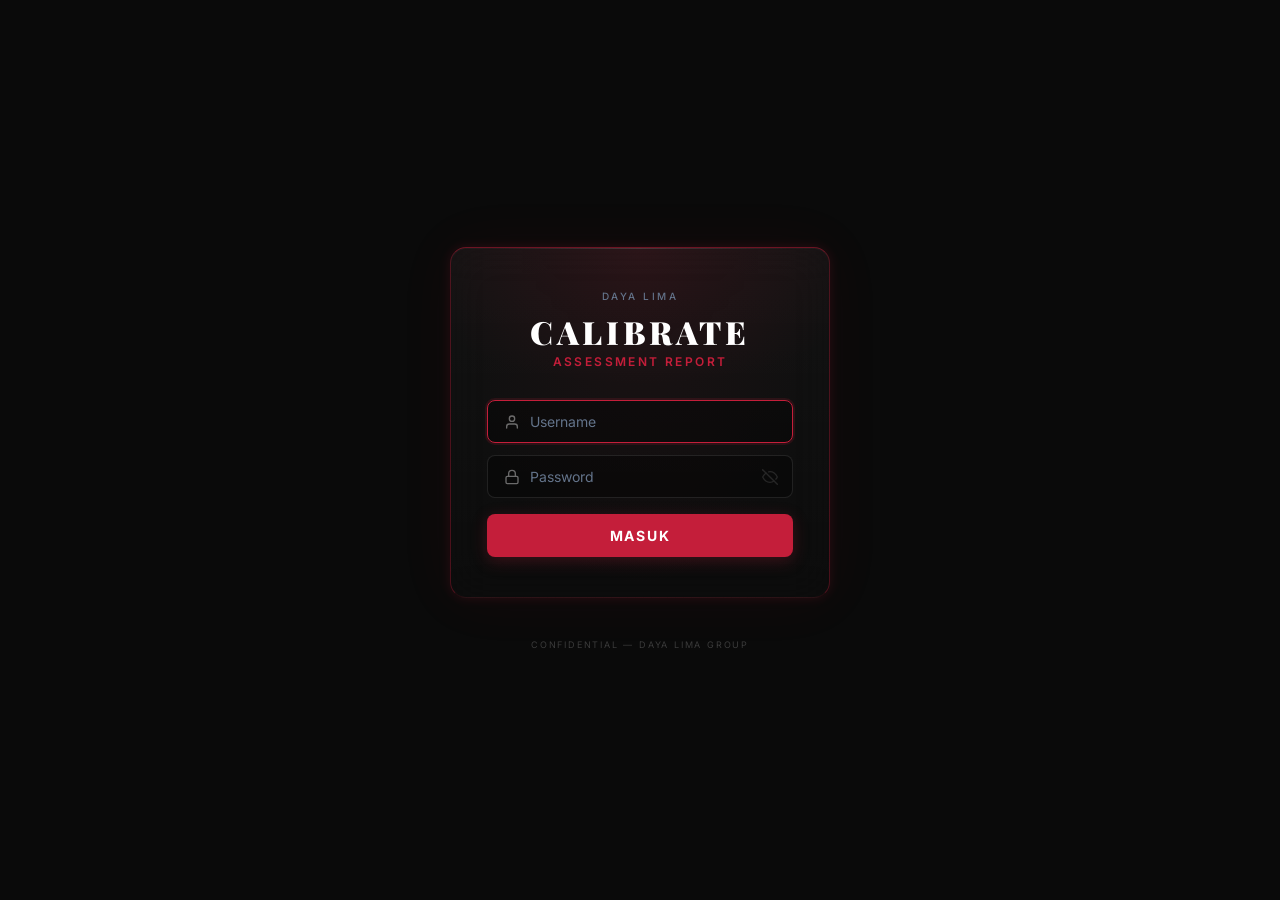
==== commit f19d30e3: "Upgrade login page to glassmorphism design with icon inputs - Layered glass background with linear g" ====
--- a/report.html
+++ b/report.html
@@ -524,78 +524,126 @@
     #bdFilter { order: 4; flex-basis: 100%; max-width: 100%; }
     .header-meta { flex-direction: column; gap: 4px; }
   }
-  /* --- LOGIN OVERLAY — Dark Galaxy Theme --- */
+  /* --- LOGIN OVERLAY — Dark Galaxy Glassmorphism Theme --- */
   .login-overlay {
     position: fixed; inset: 0; z-index: 9999;
     background: #0A0A0A;
     display: flex; align-items: center; justify-content: center;
+    flex-direction: column;
     font-family: var(--font);
   }
   .login-overlay.hidden { display: none; }
   .login-card {
-    background: rgba(10, 10, 10, 0.52);
+    background:
+      linear-gradient(180deg, rgba(255,255,255,0.04) 0%, rgba(255,255,255,0.012) 100%),
+      radial-gradient(ellipse at 50% 0%, rgba(196,30,58,0.06) 0%, transparent 70%);
     backdrop-filter: blur(22px); -webkit-backdrop-filter: blur(22px);
-    border: 1.5px solid rgba(196, 30, 58, 0.55);
-    border-radius: 20px;
-    padding: 48px 40px; width: 100%; max-width: 380px;
-    box-shadow: 0 0 12px rgba(196, 30, 58, 0.15), 0 0 32px rgba(196, 30, 58, 0.06);
+    border: 1.5px solid rgba(196,30,58,0.35);
+    border-top-color: rgba(196,30,58,0.53);
+    border-bottom-color: rgba(196,30,58,0.13);
+    border-radius: 16px;
+    padding: 40px 36px; width: 100%; max-width: 380px;
+    box-shadow:
+      0 0 12px rgba(196,30,58,0.15),
+      0 0 60px rgba(196,30,58,0.06),
+      inset 0 1px 0 rgba(255,255,255,0.03);
     text-align: center;
     position: relative; z-index: 1;
+    overflow: hidden;
     animation: loginGlow 5s ease-in-out infinite;
   }
+  /* Glassmorphism top-edge highlight */
+  .login-card::before {
+    content: '';
+    position: absolute; top: 0; left: 10%; right: 10%; height: 1px;
+    background: linear-gradient(90deg, transparent, rgba(255,255,255,0.12), transparent);
+    z-index: 2;
+  }
+  /* Subtle radial glow behind card */
+  .login-card::after {
+    content: '';
+    position: absolute; top: -40%; left: -20%; right: -20%; bottom: 60%;
+    background: radial-gradient(ellipse at center, rgba(196,30,58,0.08) 0%, transparent 70%);
+    pointer-events: none; z-index: 0;
+  }
   @keyframes loginGlow {
-    0%, 100% { box-shadow: 0 0 12px rgba(196, 30, 58, 0.15), 0 0 32px rgba(196, 30, 58, 0.06); }
-    50% { box-shadow: 0 0 20px rgba(196, 30, 58, 0.32), 0 0 60px rgba(196, 30, 58, 0.14); }
+    0%, 100% { box-shadow: 0 0 12px rgba(196,30,58,0.15), 0 0 60px rgba(196,30,58,0.06), inset 0 1px 0 rgba(255,255,255,0.03); }
+    50% { box-shadow: 0 0 20px rgba(196,30,58,0.28), 0 0 80px rgba(196,30,58,0.10), inset 0 1px 0 rgba(255,255,255,0.05); }
   }
   .login-brand {
     font-size: 10px; font-weight: 500; color: #64748B;
     letter-spacing: 0.25em; text-transform: uppercase;
     margin-bottom: 12px;
+    position: relative; z-index: 1;
   }
   .login-card h2 {
     font-size: 2rem; font-weight: 900; color: #FFFFFF;
     margin: 0 0 4px; letter-spacing: 0.12em; text-transform: uppercase;
     font-family: 'Playfair Display', Georgia, serif;
     line-height: 1;
+    position: relative; z-index: 1;
   }
   .login-card .login-sub {
     font-size: 0.75rem; font-weight: 600; color: #C41E3A;
     letter-spacing: 0.2em; text-transform: uppercase;
     margin-bottom: 28px;
-  }
-  .login-card input {
-    display: block; width: 100%; padding: 12px 16px;
-    border: 1px solid rgba(255, 255, 255, 0.1); border-radius: 8px;
-    font-size: 14px; font-family: var(--font);
+    position: relative; z-index: 1;
+  }
+  .login-card form { position: relative; z-index: 1; }
+  /* Input group — icon + field */
+  .login-input-group {
+    display: flex; align-items: center; gap: 10px;
+    width: 100%; padding: 0 16px;
+    border: 1px solid rgba(255,255,255,0.1); border-radius: 8px;
+    background: rgba(0,0,0,0.35);
     margin-bottom: 12px; box-sizing: border-box;
-    background: rgba(0, 0, 0, 0.35); color: #FFFFFF;
     transition: border-color 0.15s, box-shadow 0.15s;
   }
-  .login-card input::placeholder { color: #64748B; }
-  .login-card input:focus {
-    outline: none; border-color: #C41E3A;
-    box-shadow: 0 0 0 2px rgba(196, 30, 58, 0.15);
-  }
+  .login-input-group:focus-within {
+    border-color: #C41E3A;
+    box-shadow: 0 0 0 2px rgba(196,30,58,0.15);
+  }
+  .login-input-group svg {
+    flex-shrink: 0; opacity: 0.4;
+  }
+  .login-input-group input {
+    flex: 1; border: none; background: transparent;
+    padding: 12px 0; font-size: 14px; font-family: var(--font);
+    color: #FFFFFF; outline: none;
+  }
+  .login-input-group input::placeholder { color: #64748B; }
+  .login-toggle-pass {
+    background: none; border: none; cursor: pointer;
+    padding: 4px; display: flex; align-items: center;
+    opacity: 0.3; transition: opacity 0.15s;
+  }
+  .login-toggle-pass:hover { opacity: 0.6; }
   .login-card .login-btn {
-    width: 100%; padding: 12px;
+    width: 100%; padding: 13px;
     background: #C41E3A; color: #FFFFFF;
     border: none; border-radius: 8px;
     font-size: 0.875rem; font-weight: 700;
-    letter-spacing: 0.1em; text-transform: uppercase;
+    letter-spacing: 0.12em; text-transform: uppercase;
     font-family: var(--font); cursor: pointer;
-    transition: background 0.15s; margin-top: 4px;
-  }
-  .login-card .login-btn:hover { background: #E02040; }
+    transition: background 0.15s, box-shadow 0.15s, transform 0.1s;
+    margin-top: 4px;
+    box-shadow: 0 4px 16px rgba(196,30,58,0.25);
+  }
+  .login-card .login-btn:hover {
+    background: #E02040;
+    box-shadow: 0 6px 24px rgba(196,30,58,0.35);
+  }
   .login-card .login-btn:active { transform: scale(0.99); }
   .login-error {
     color: #EF4444; font-size: 12px;
     margin-top: 12px; display: none; font-weight: 500;
+    position: relative; z-index: 1;
   }
   .login-footer-text {
-    font-size: 10px; color: rgba(255,255,255,0.2);
-    letter-spacing: 0.18em; text-transform: uppercase;
-    position: absolute; bottom: 24px;
-    left: 0; right: 0; text-align: center;
+    font-size: 9px; color: rgba(255,255,255,0.2);
+    letter-spacing: 0.2em; text-transform: uppercase;
+    margin-top: 40px;
+    text-align: center;
     z-index: 1;
   }
 </style>
@@ -609,8 +657,17 @@
     <h2>Calibrate</h2>
     <div class="login-sub">Assessment Report</div>
     <form onsubmit="attemptLogin(event)">
-      <input type="text" id="loginUser" placeholder="Username" autocomplete="off" autofocus>
-      <input type="password" id="loginPass" placeholder="Password" autocomplete="off">
+      <div class="login-input-group">
+        <svg width="16" height="16" viewBox="0 0 24 24" fill="none" stroke="#fff" stroke-width="2" stroke-linecap="round" stroke-linejoin="round"><path d="M20 21v-2a4 4 0 0 0-4-4H8a4 4 0 0 0-4 4v2"/><circle cx="12" cy="7" r="4"/></svg>
+        <input type="text" id="loginUser" placeholder="Username" autocomplete="off" autofocus>
+      </div>
+      <div class="login-input-group">
+        <svg width="16" height="16" viewBox="0 0 24 24" fill="none" stroke="#fff" stroke-width="2" stroke-linecap="round" stroke-linejoin="round"><rect x="3" y="11" width="18" height="11" rx="2" ry="2"/><path d="M7 11V7a5 5 0 0 1 10 0v4"/></svg>
+        <input type="password" id="loginPass" placeholder="Password" autocomplete="off">
+        <button type="button" class="login-toggle-pass" onclick="togglePassVisibility()" aria-label="Toggle password visibility">
+          <svg id="eyeIcon" width="16" height="16" viewBox="0 0 24 24" fill="none" stroke="#fff" stroke-width="2" stroke-linecap="round" stroke-linejoin="round"><path d="M17.94 17.94A10.07 10.07 0 0 1 12 20c-7 0-11-8-11-8a18.45 18.45 0 0 1 5.06-5.94"/><path d="M9.9 4.24A9.12 9.12 0 0 1 12 4c7 0 11 8 11 8a18.5 18.5 0 0 1-2.16 3.19"/><line x1="1" y1="1" x2="23" y2="23"/></svg>
+        </button>
+      </div>
       <button type="submit" class="login-btn">Masuk</button>
     </form>
     <div class="login-error" id="loginError">Username atau password salah.</div>
@@ -656,6 +713,18 @@
 async function sha256(str) {
   const buf = await crypto.subtle.digest('SHA-256', new TextEncoder().encode(str));
   return Array.from(new Uint8Array(buf)).map(b => b.toString(16).padStart(2, '0')).join('');
+}
+
+function togglePassVisibility() {
+  const passInput = document.getElementById('loginPass');
+  const eyeIcon = document.getElementById('eyeIcon');
+  if (passInput.type === 'password') {
+    passInput.type = 'text';
+    eyeIcon.innerHTML = '<path d="M1 12s4-8 11-8 11 8 11 8-4 8-11 8-11-8-11-8z"/><circle cx="12" cy="12" r="3"/>';
+  } else {
+    passInput.type = 'password';
+    eyeIcon.innerHTML = '<path d="M17.94 17.94A10.07 10.07 0 0 1 12 20c-7 0-11-8-11-8a18.45 18.45 0 0 1 5.06-5.94"/><path d="M9.9 4.24A9.12 9.12 0 0 1 12 4c7 0 11 8 11 8a18.5 18.5 0 0 1-2.16 3.19"/><line x1="1" y1="1" x2="23" y2="23"/>';
+  }
 }
 
 async function attemptLogin(e) {
